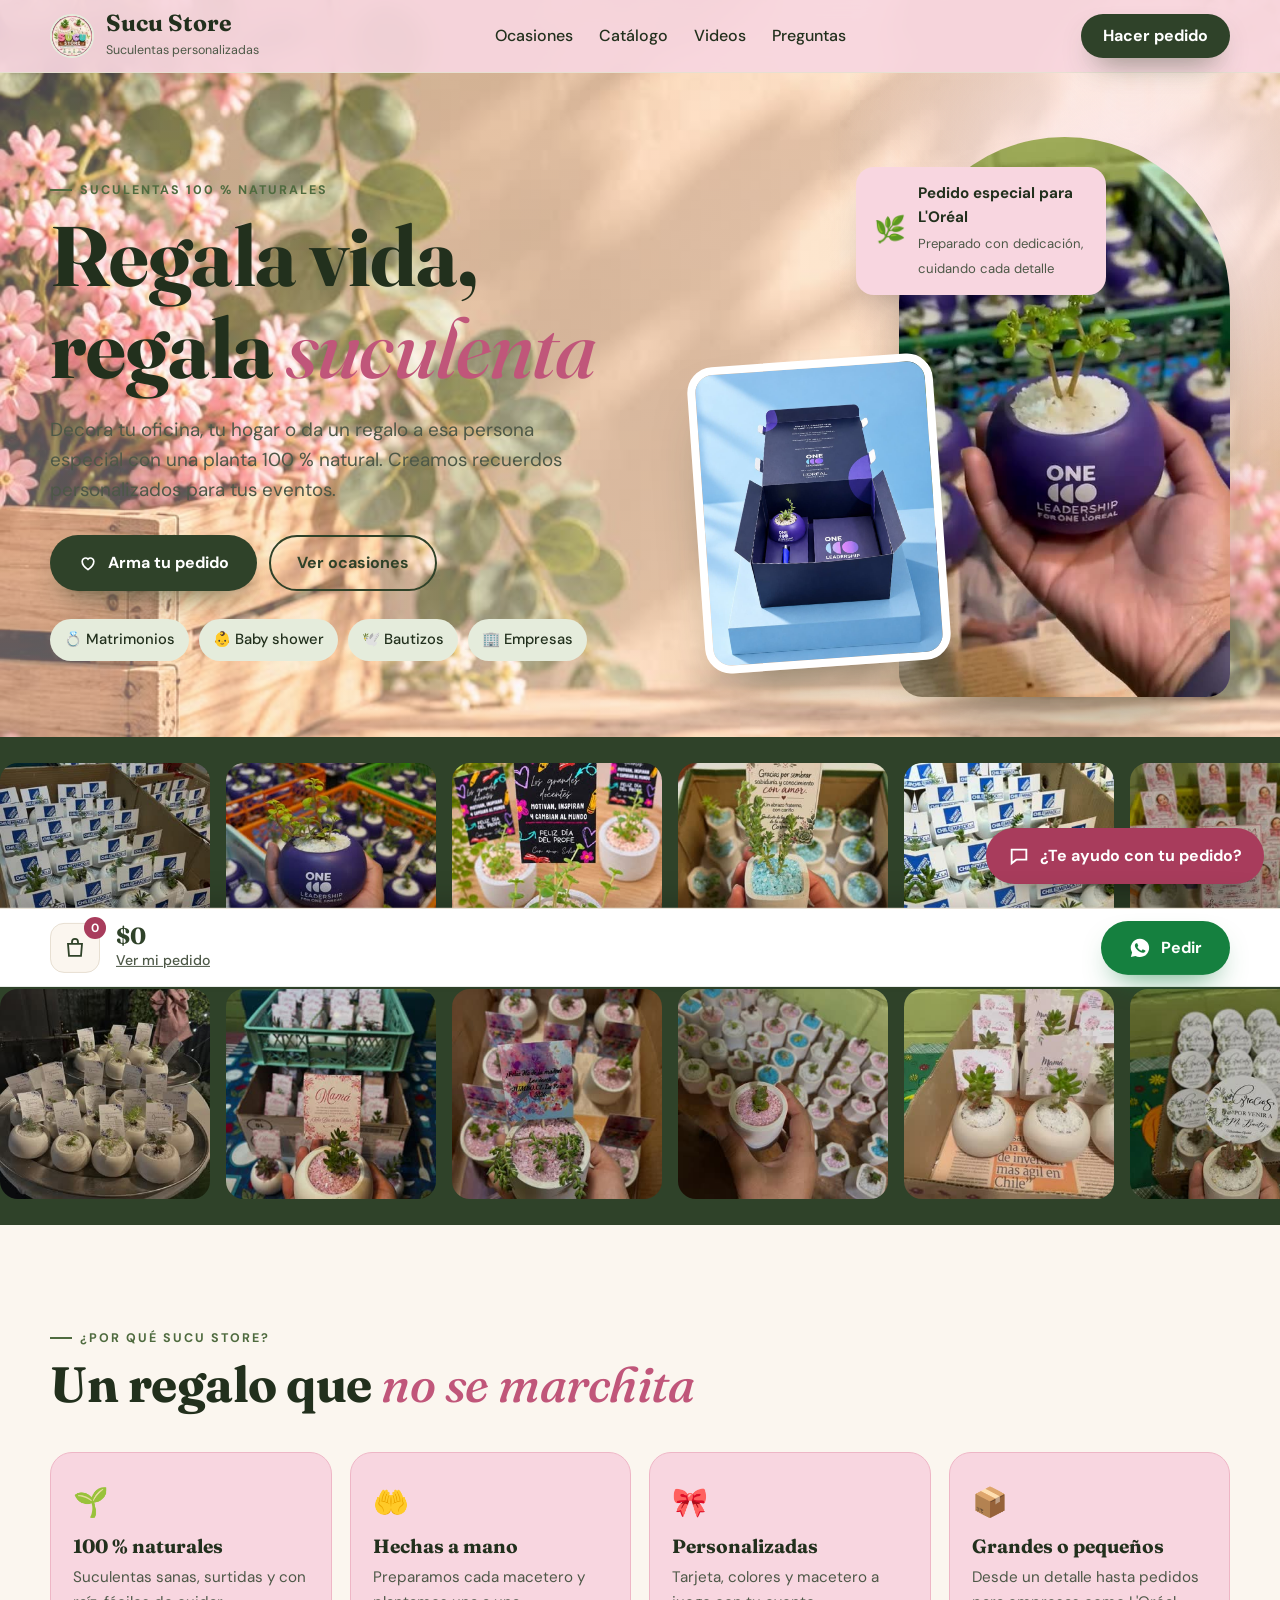
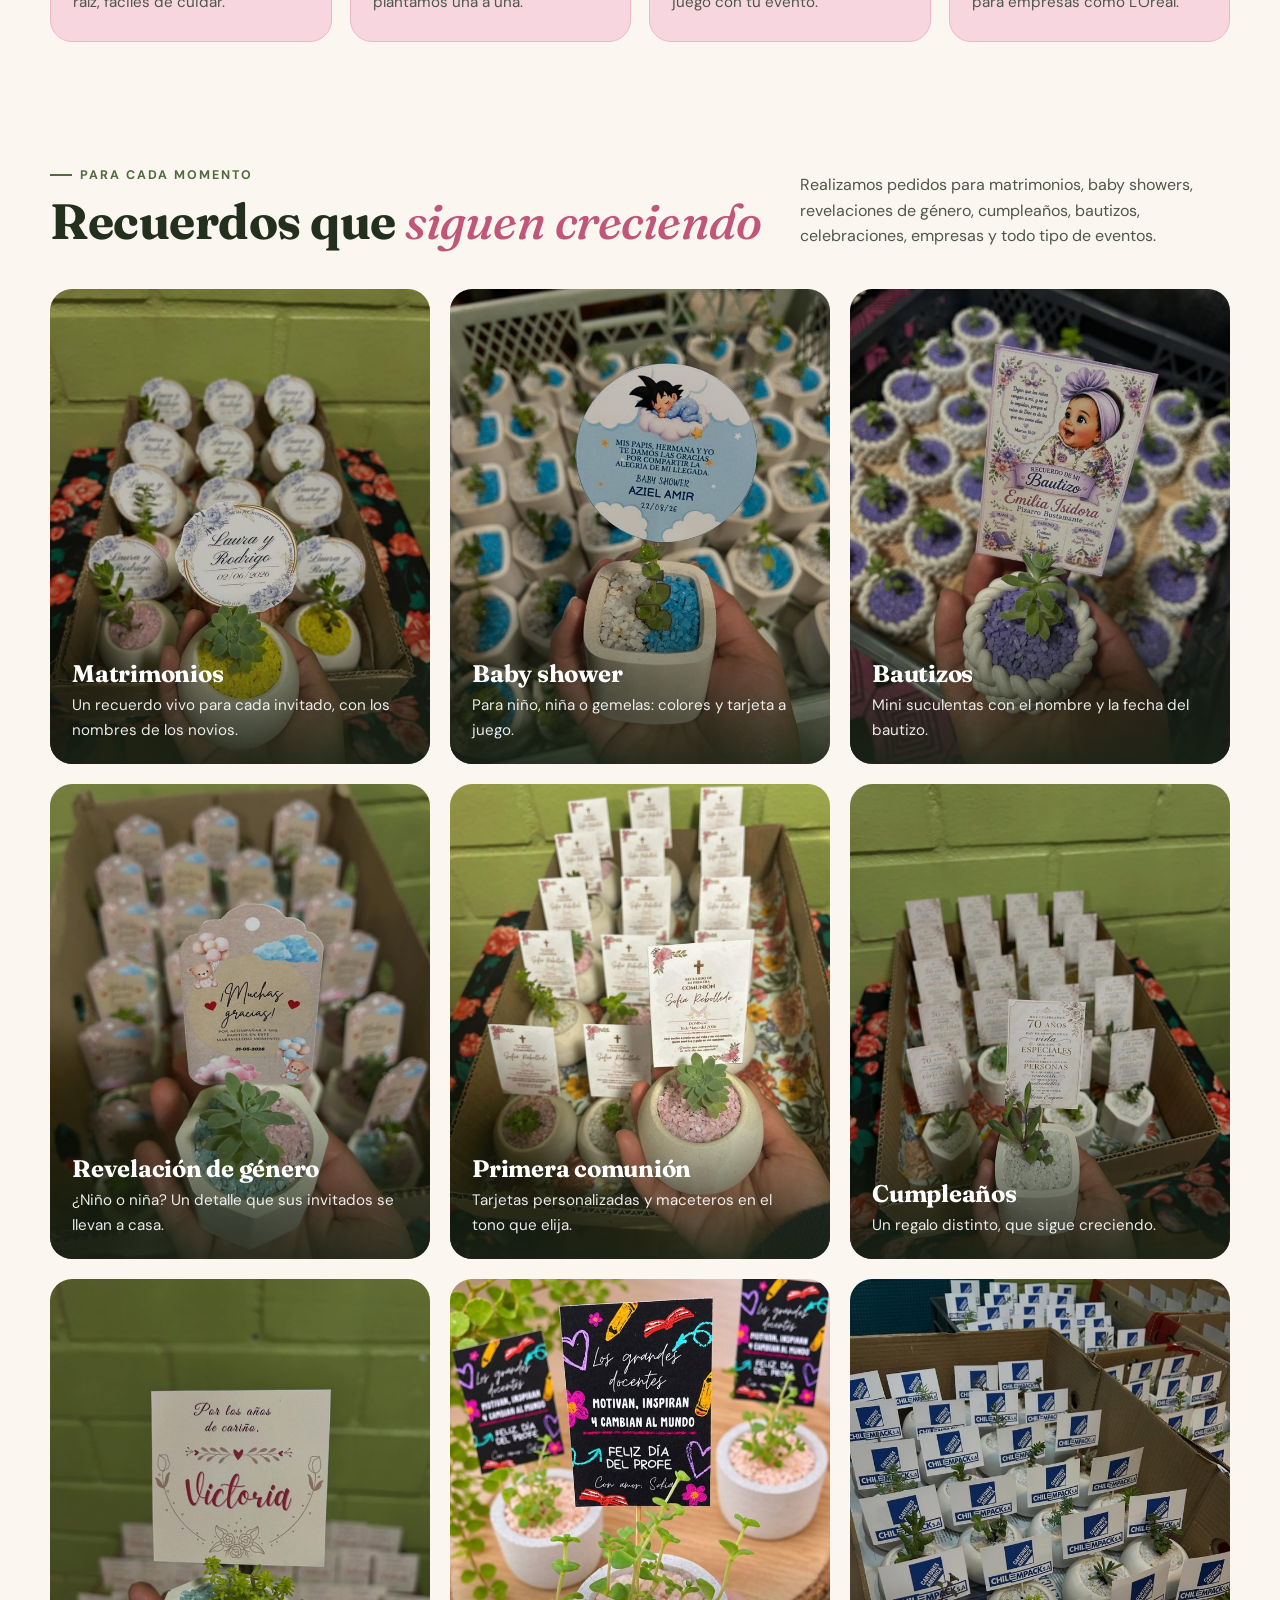
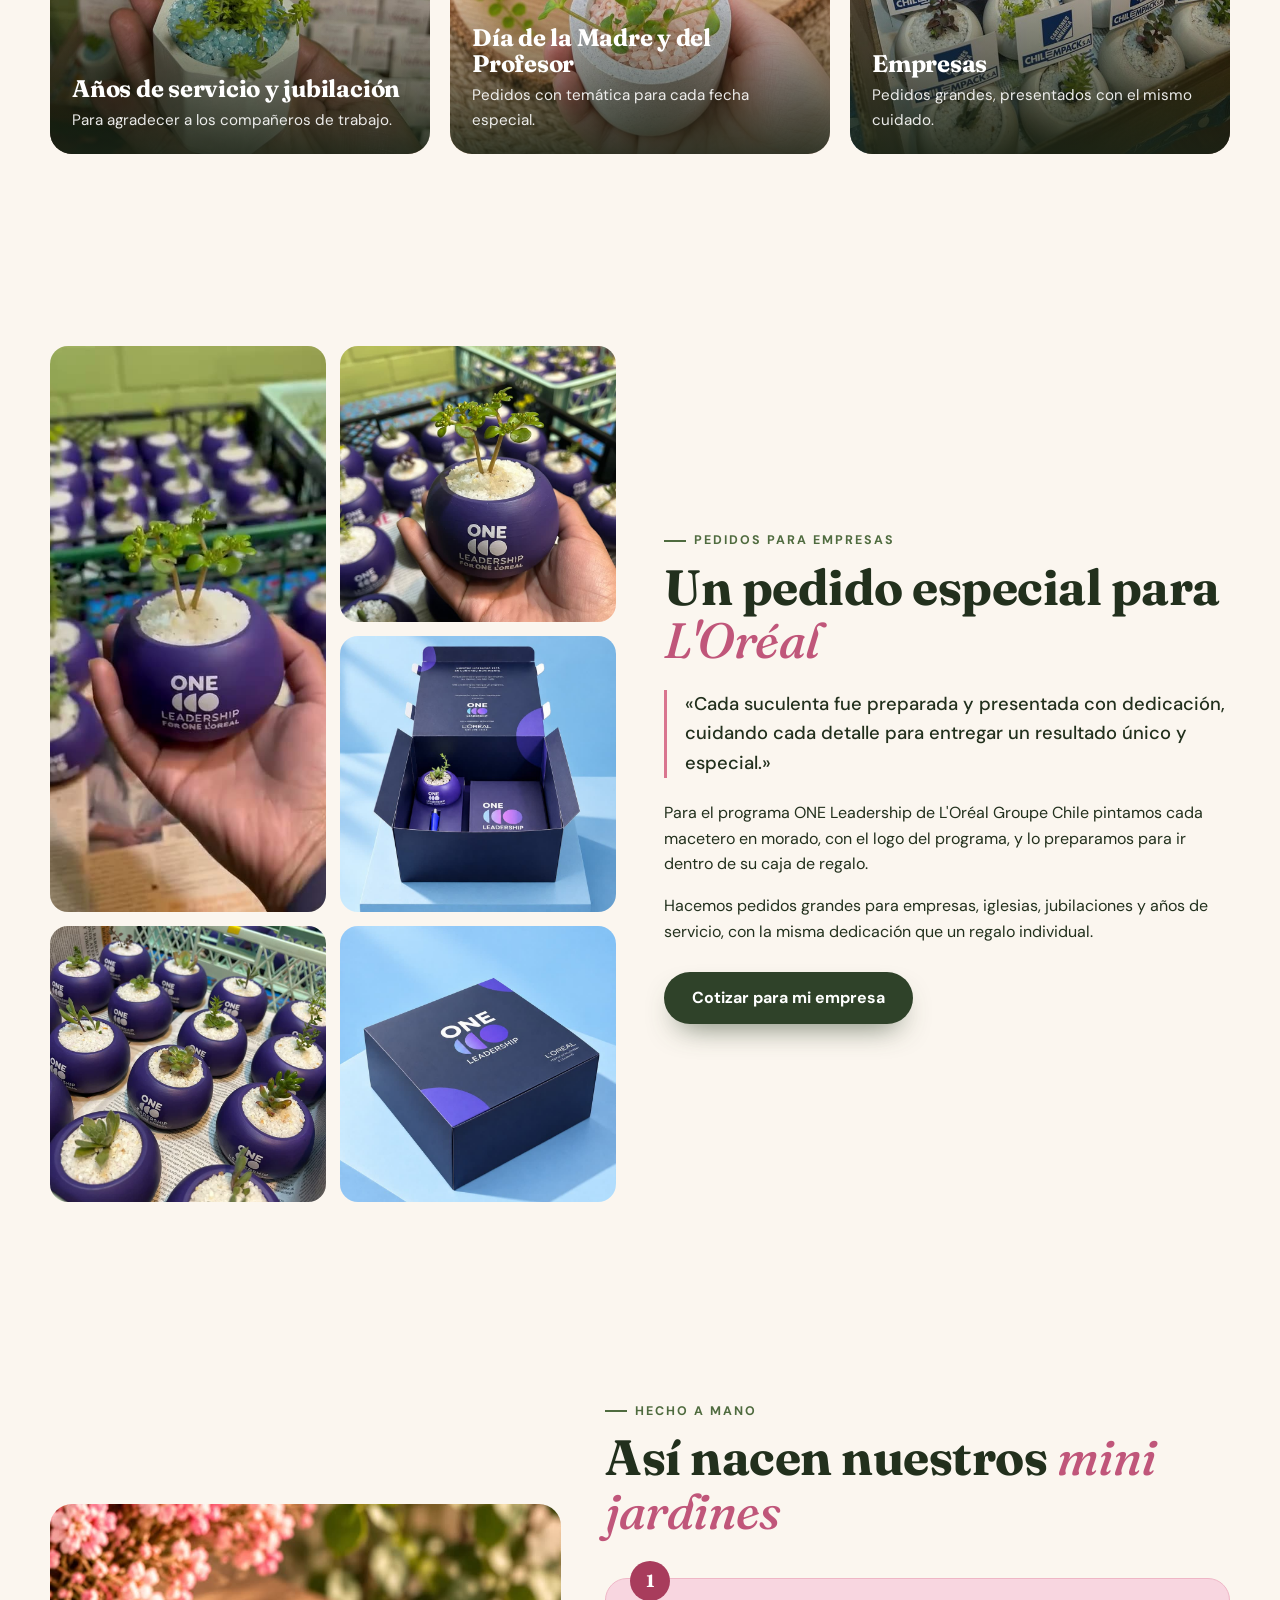
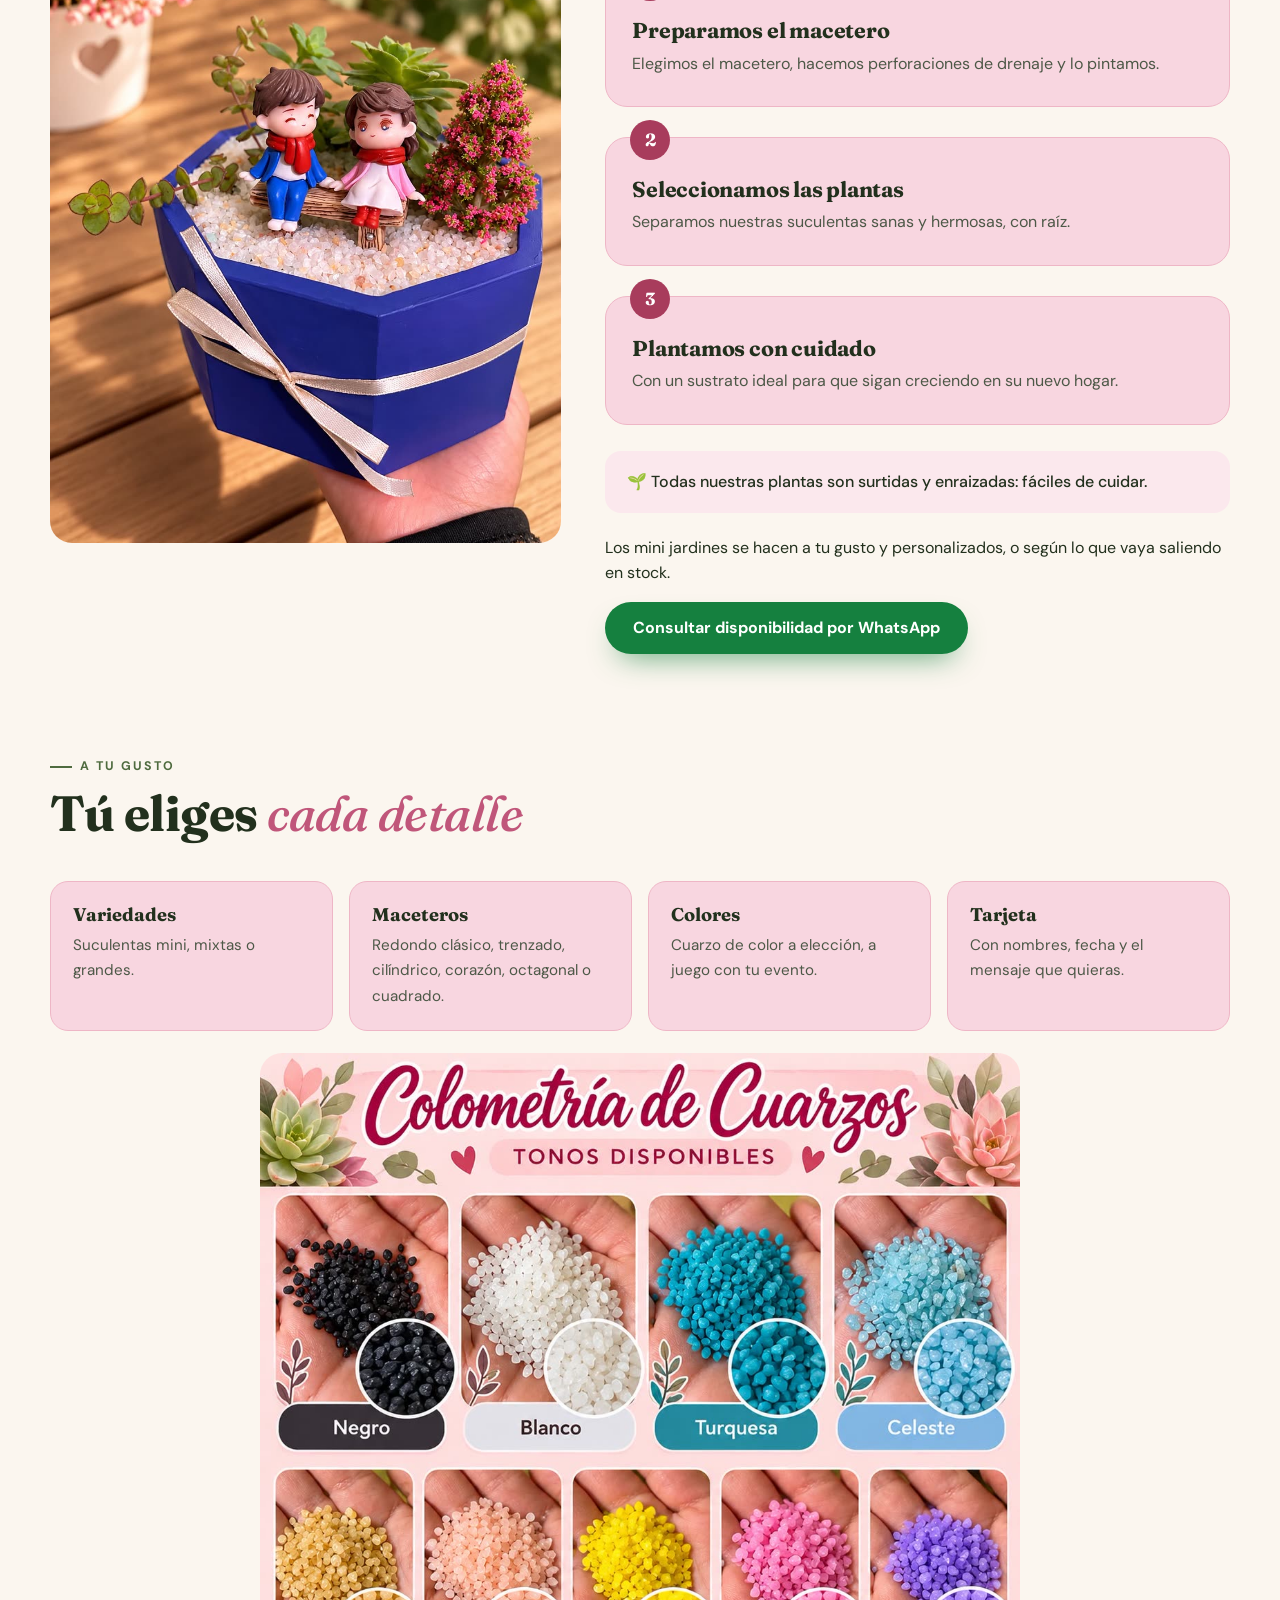
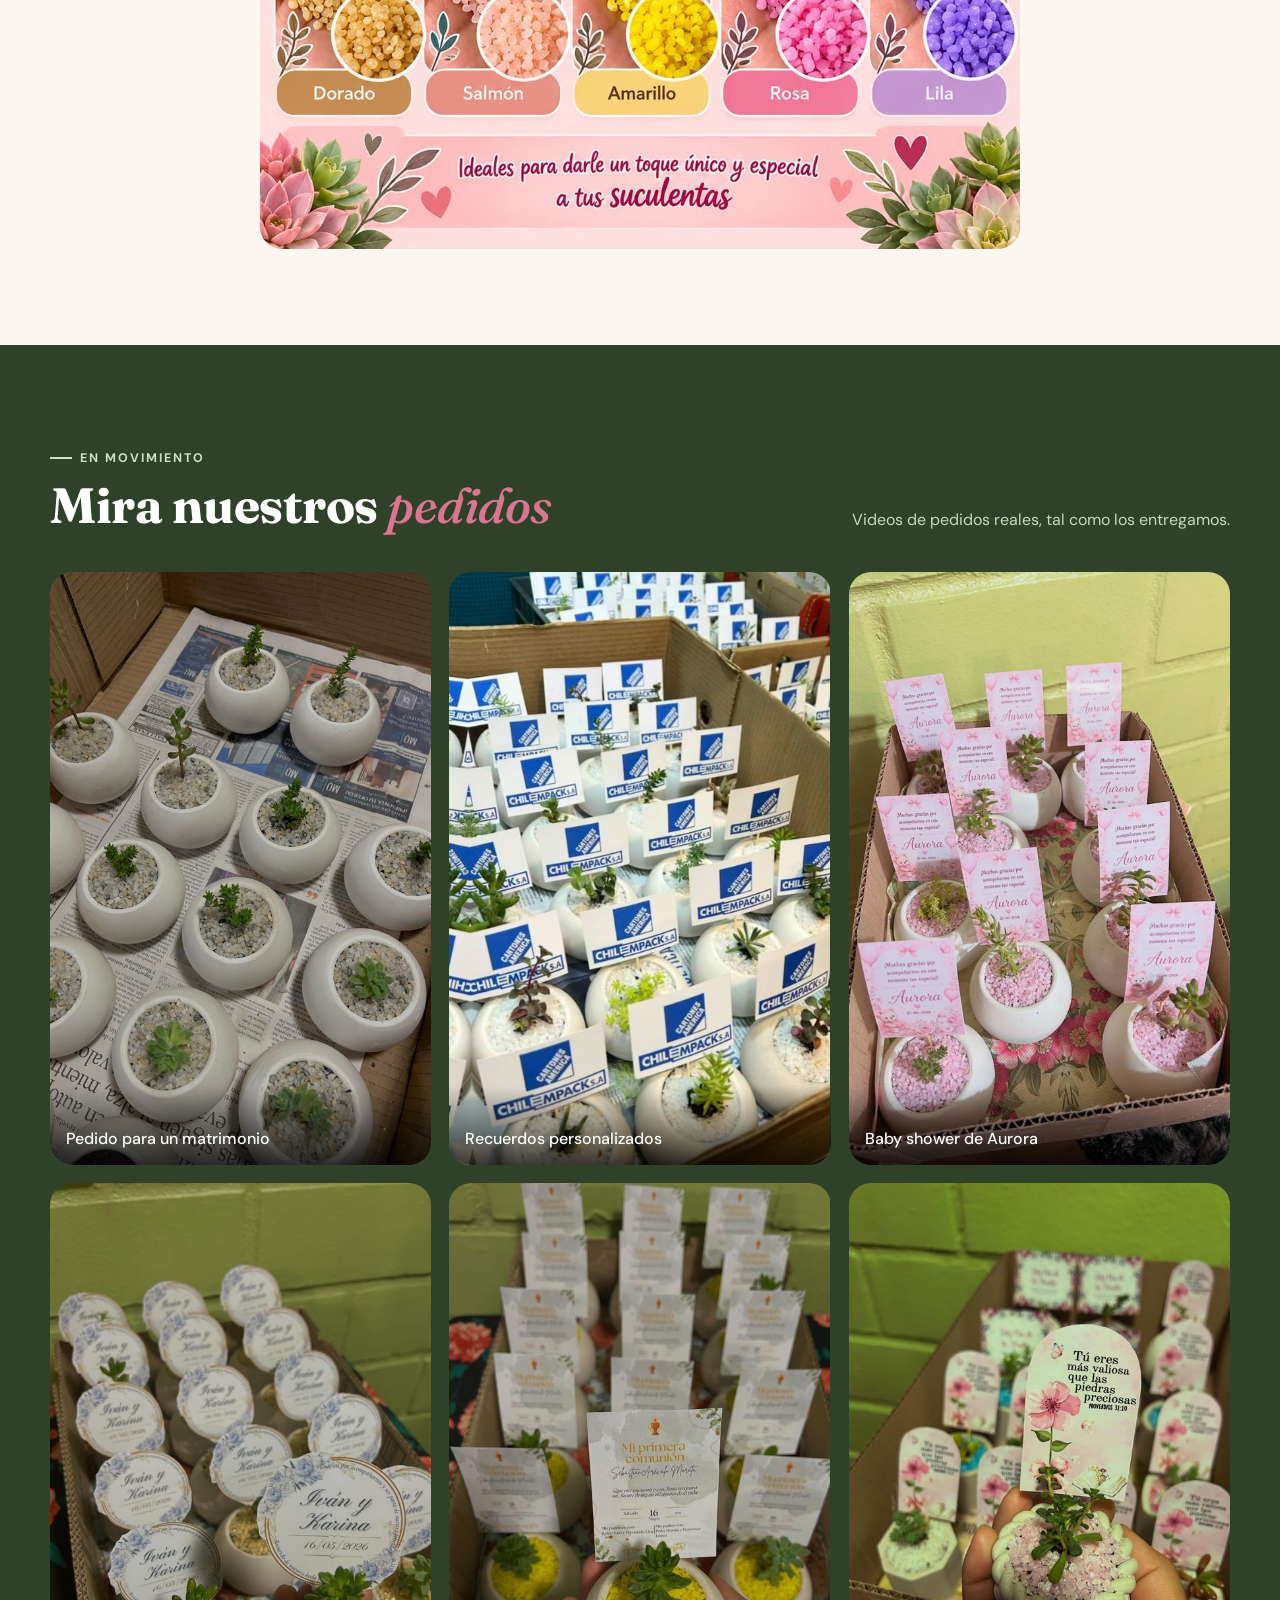
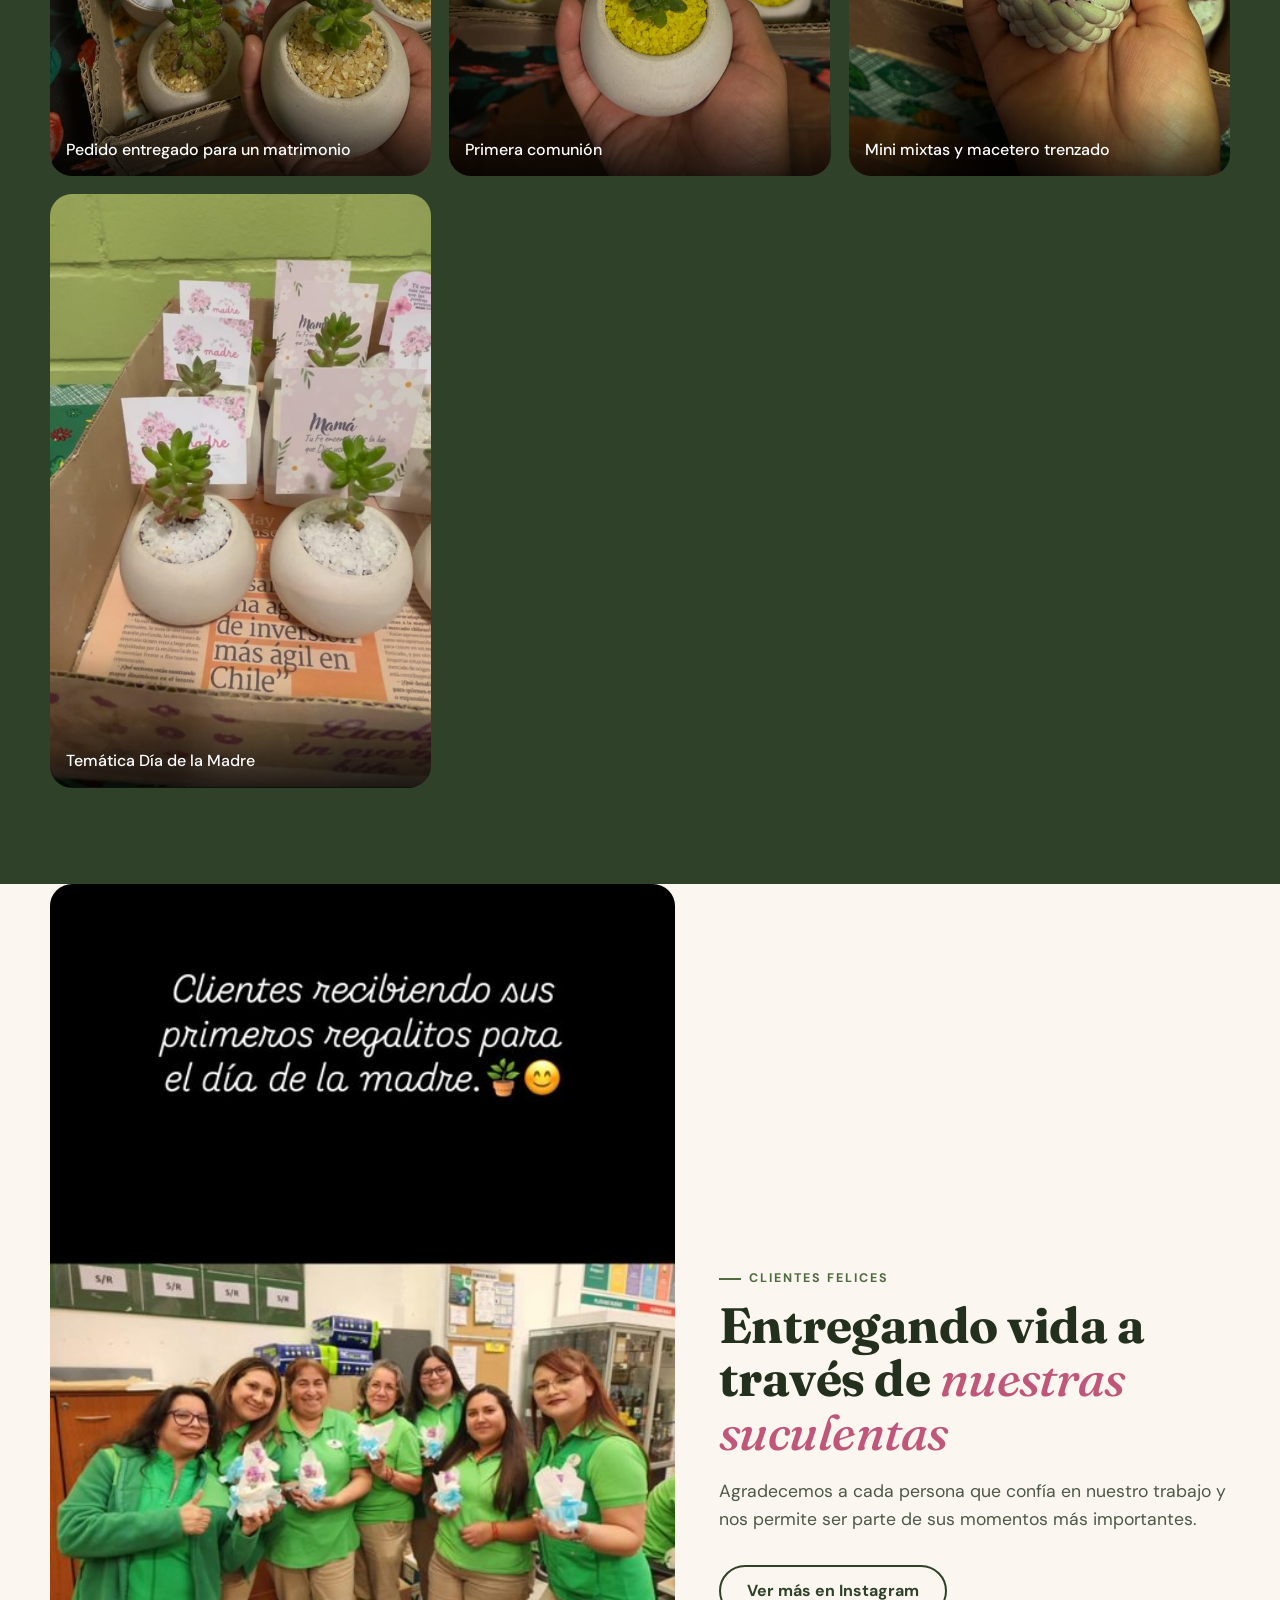
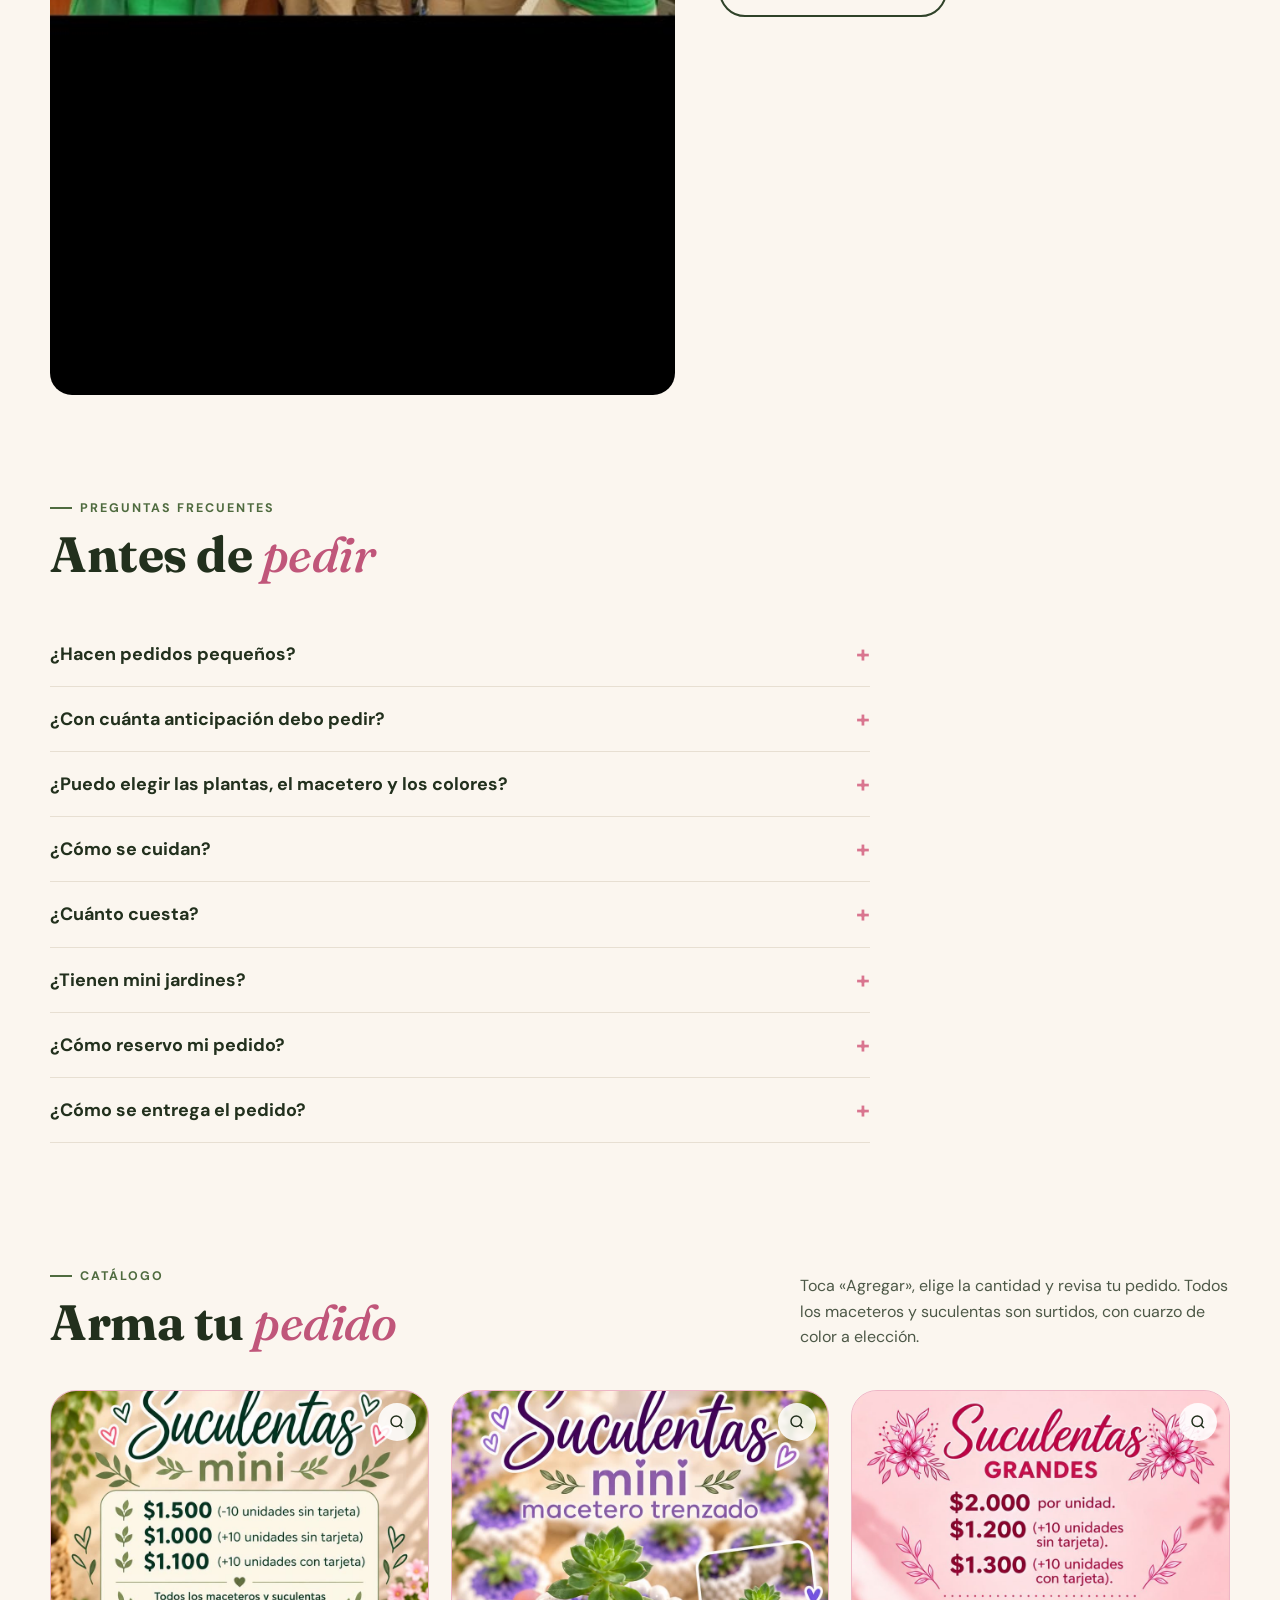
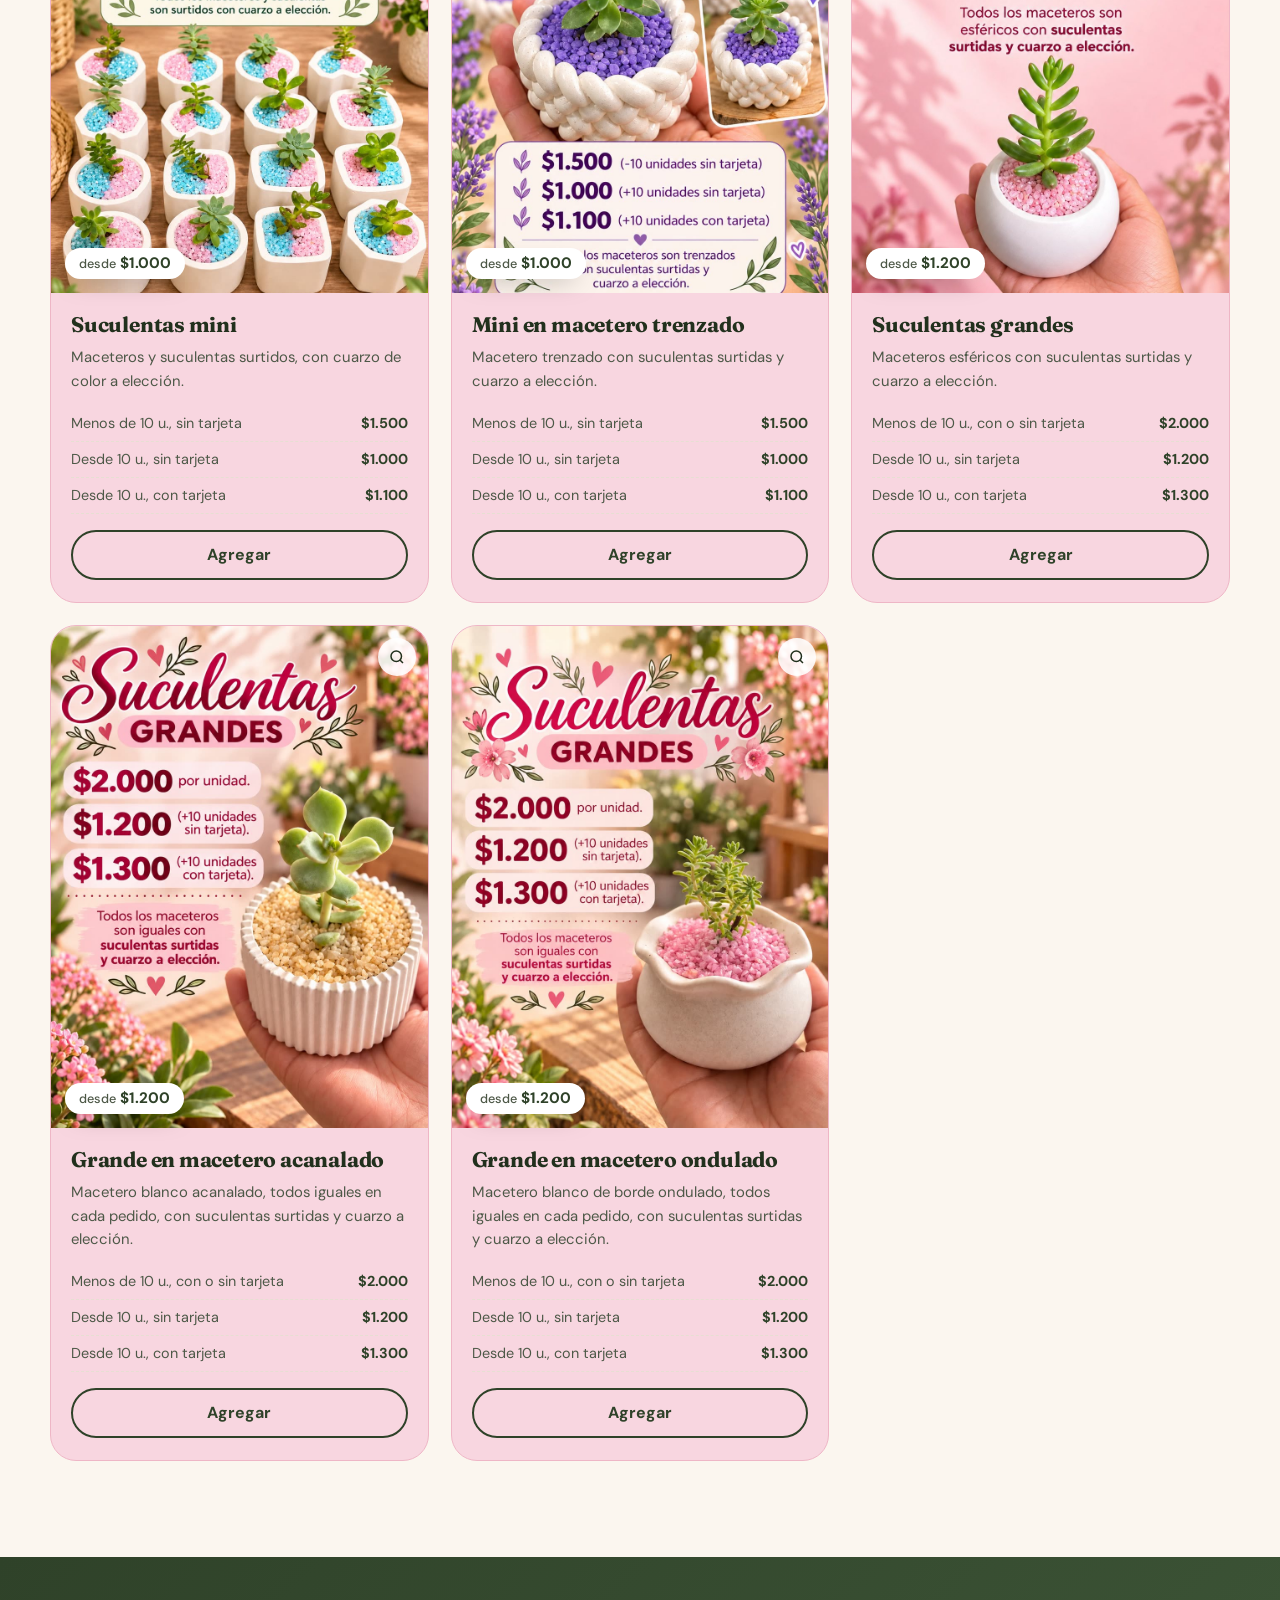
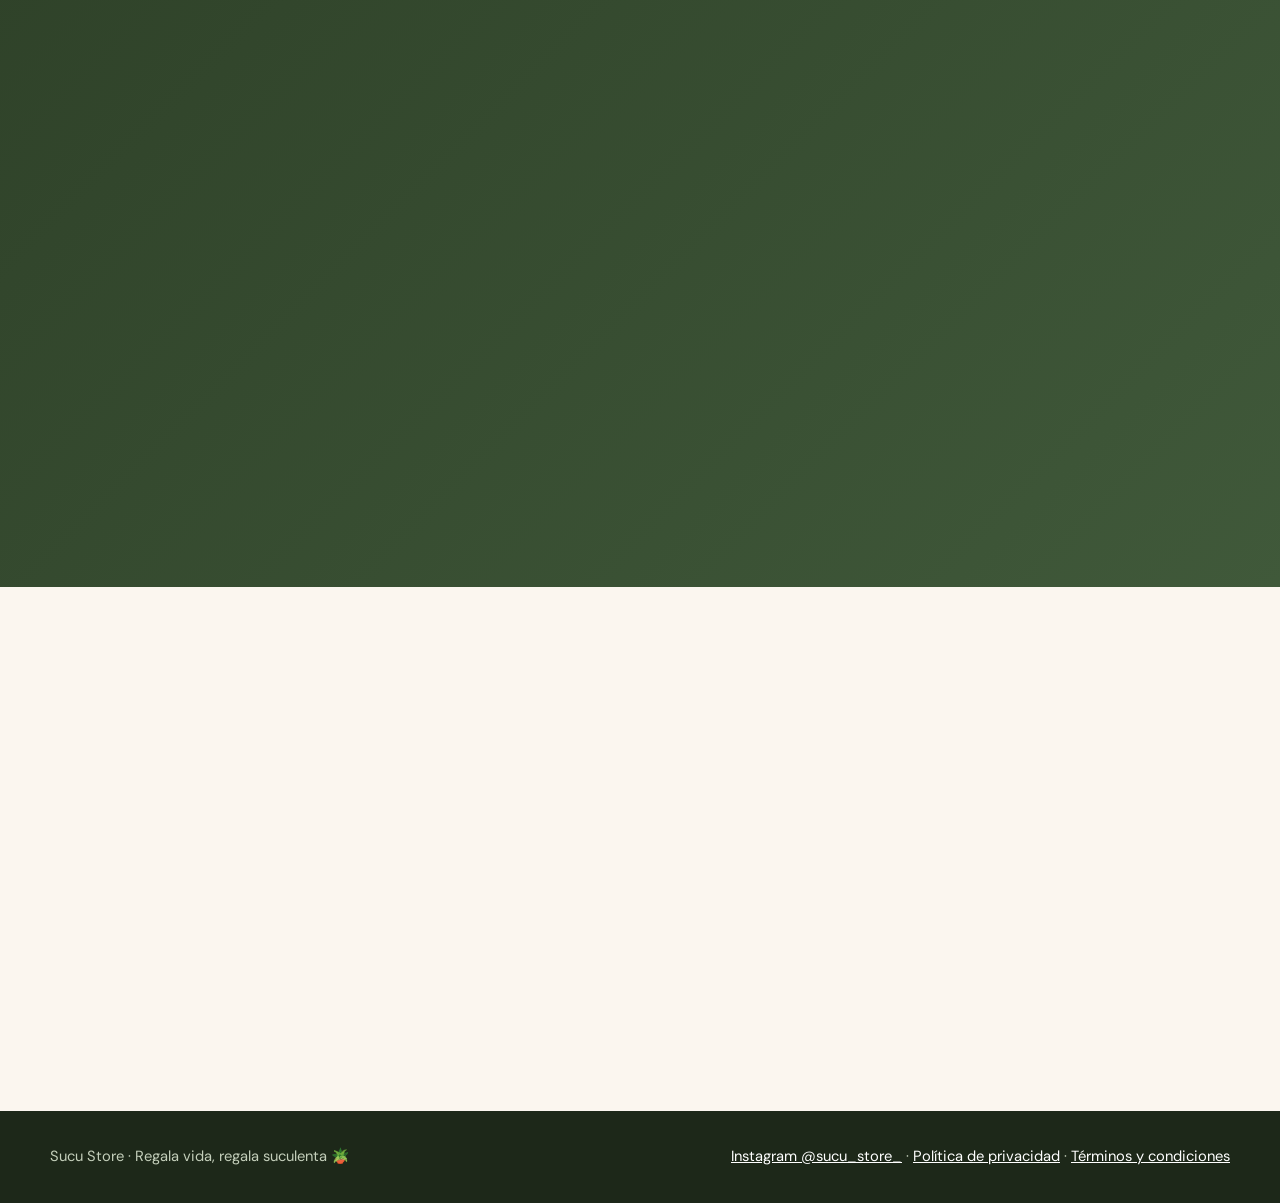
==== index.html @ db745874 "Sucu Store: bajo 10 unidades la tarjeta va incluida (mini $1.500, grandes $2.000) Co-Authored-By: Cl" ====
<!doctype html>
<html lang="es-CL">
<head>
<meta charset="utf-8">
<meta name="viewport" content="width=device-width,initial-scale=1">
<title>Sucu Store · Suculentas personalizadas para regalar y para eventos</title>
<meta name="description" content="Regala vida, regala suculenta. Recuerdos personalizados con suculentas 100 % naturales para matrimonios, baby showers, bautizos, cumpleaños y empresas.">
<meta property="og:title" content="Sucu Store · Regala vida, regala suculenta">
<meta property="og:description" content="Recuerdos personalizados con suculentas 100 % naturales para matrimonios, baby showers, bautizos, cumpleaños y empresas.">
<meta property="og:image" content="https://sucustore.cl/assets/vista-previa.jpg"><meta property="og:image:width" content="1200"><meta property="og:image:height" content="630"><meta property="og:image:alt" content="Sucu Store: suculentas personalizadas para regalar y para eventos"><meta property="og:locale" content="es_CL"><meta property="og:site_name" content="Sucu Store">
<meta property="og:url" content="https://sucustore.cl/">
<meta property="og:type" content="website">
<meta name="twitter:card" content="summary_large_image">
<meta name="theme-color" content="#2f4229">
<link rel="icon" href="favicon.ico" sizes="any"><link rel="icon" type="image/png" sizes="48x48" href="assets/favicon-48.png"><link rel="apple-touch-icon" href="assets/apple-touch-icon.png">
<link rel="canonical" href="https://sucustore.cl/">
<link rel="preconnect" href="https://fonts.googleapis.com"><link rel="preconnect" href="https://fonts.gstatic.com" crossorigin>
<link href="https://fonts.googleapis.com/css2?family=Fraunces:ital,opsz,wght@0,9..144,500;0,9..144,700;1,9..144,500&family=DM+Sans:wght@400;500;700&display=swap" rel="stylesheet">
<link rel="stylesheet" href="assets/asistente.css">
<style>
:root{--bg:#fbf6ef;--surface:#f8d6e0;--text:#22301d;--muted:#4d5847;--accent:#4f6b3f;--line:#e7dfd2;--font:"DM Sans",system-ui,sans-serif;--display:"Fraunces",Georgia,serif;
--verde:#4f6b3f;--verde-osc:#2f4229;--salvia:#e5ecdc;--rosa:#d9758f;--tarjeta:#f8d6e0;--rosa-osc:#a83c5c;--borde-rosa:#eeb6c6;--rosa-cl:#fbe8ed;--crema:#fbf6ef;--r:22px}
*{box-sizing:border-box}html{scroll-behavior:smooth}
body{margin:0;font:400 1rem/1.6 var(--font);color:var(--text);background:var(--bg)}
/* fondo de la página (foto que eligió la dueña, 26-10-2026), aclarado para que se lea el texto */
body::before{content:"";position:fixed;inset:0;z-index:-1;background:linear-gradient(rgba(251,238,242,.28),rgba(251,238,242,.42)),url(assets/fondo.jpg) center/cover no-repeat}
img,video{max-width:100%;display:block}a{color:inherit}
.wrap{width:min(1180px,100% - 36px);margin:0 auto}
h1,h2,h3{font-family:var(--display);font-weight:700;line-height:1.08;margin:0;letter-spacing:-.01em}
h2{font-size:clamp(2rem,4.4vw,3.1rem)}h2 em,h1 em{font-style:italic;font-weight:500;color:#c0567a}.videos h2 em{color:var(--rosa)}
.ojo{display:inline-flex;align-items:center;gap:8px;font:700 .78rem/1 var(--font);letter-spacing:.16em;text-transform:uppercase;color:var(--verde);margin-bottom:14px}
.ojo::before{content:"";width:22px;height:2px;background:currentColor}
.btn{display:inline-flex;align-items:center;justify-content:center;gap:10px;padding:16px 26px;border-radius:999px;font:700 1rem/1 var(--font);text-decoration:none;border:2px solid transparent;cursor:pointer;transition:transform .2s,box-shadow .2s,background .2s}
.btn:hover{transform:translateY(-2px)}
.btn-p{background:var(--verde-osc);color:#fff;box-shadow:0 14px 30px -14px rgba(47,66,41,.8)}.btn-p:hover{background:var(--verde)}
.btn-s{background:transparent;border-color:var(--verde-osc);color:var(--verde-osc)}
.btn svg{width:20px;height:20px}
/* cabecera */
.top{position:sticky;top:0;z-index:50;background:rgba(248,214,224,.92);backdrop-filter:blur(10px);border-bottom:1px solid var(--line)}
.top .wrap{display:flex;align-items:center;justify-content:space-between;height:72px;gap:16px}
.marca{display:flex;align-items:center;gap:12px;text-decoration:none}
.marca img{width:44px;height:44px;border-radius:50%;object-fit:cover;border:2px solid var(--salvia)}
.marca b{font:700 1.45rem/1 var(--display)}.marca span{display:block;font-size:.78rem;color:var(--muted);margin-top:3px}
.top nav{display:flex;gap:26px}.top nav a{text-decoration:none;font-weight:500}.top nav a:hover{color:var(--rosa)}
@media (max-width:900px){.top nav{display:none}}
/* portada */
.hero{padding:64px 0 40px;position:relative;overflow:hidden}
.hero::before{content:"";position:absolute;width:620px;height:620px;right:-160px;top:-180px;border-radius:50%;background:radial-gradient(circle,var(--rosa-cl),transparent 70%)}
.hero .wrap{display:grid;grid-template-columns:1.05fr .95fr;gap:56px;align-items:center;position:relative}
.hero h1{font-size:clamp(2.9rem,6.6vw,5.4rem)}
.hero p.lead{font-size:1.18rem;color:var(--muted);max-width:520px;margin:22px 0 30px}
.acciones{display:flex;flex-wrap:wrap;gap:12px}
.chips{display:flex;flex-wrap:wrap;gap:10px;margin-top:28px}
.chips span{padding:9px 14px;border-radius:999px;background:var(--salvia);font-weight:500;font-size:.92rem}
.collage{position:relative;height:560px}
.collage .v{position:absolute;right:0;top:0;width:62%;height:100%;border-radius:200px 200px 28px 28px;overflow:hidden;box-shadow:0 40px 70px -40px rgba(34,48,29,.7)}
.collage .v video{width:100%;height:100%;object-fit:cover}
.collage .f{position:absolute;left:0;bottom:30px;width:46%;aspect-ratio:4/5;border-radius:26px;overflow:hidden;border:8px solid #fff;box-shadow:0 30px 60px -30px rgba(34,48,29,.6);transform:rotate(-4deg)}
.collage .f img{width:100%;height:100%;object-fit:cover}
.sello{position:absolute;left:30%;top:30px;background:var(--tarjeta);border-radius:18px;padding:14px 18px;box-shadow:0 20px 40px -20px rgba(0,0,0,.35);display:flex;gap:12px;align-items:center;max-width:250px}
.sello i{font-style:normal;font-size:1.6rem}.sello b{display:block;font-size:.95rem}.sello span{font-size:.82rem;color:var(--muted)}
@media (max-width:900px){.hero .wrap{grid-template-columns:1fr}.collage{height:460px}.hero{padding-top:36px}}
/* carruseles en movimiento */
.cinta{padding:26px 0;overflow:hidden;display:grid;gap:16px;background:var(--verde-osc)}
.pista{display:flex;gap:16px;width:max-content;animation:correr 90s linear infinite}
.pista.inv{animation-direction:reverse;animation-duration:110s}
.pista img{width:210px;height:210px;object-fit:cover;border-radius:18px;flex:none}
.cinta:hover .pista{animation-play-state:paused}
@keyframes correr{to{transform:translateX(-50%)}}
@media (prefers-reduced-motion:reduce){.pista{animation:none}}
@media (max-width:600px){.pista img{width:150px;height:150px}}
section{padding:96px 0}
.cab{display:flex;justify-content:space-between;align-items:end;gap:24px;flex-wrap:wrap;margin-bottom:40px}
.cab p{max-width:430px;color:var(--muted);margin:0}
/* ocasiones */
.ocs{display:grid;grid-template-columns:repeat(3,1fr);gap:20px}
.oc{position:relative;border-radius:var(--r);overflow:hidden;aspect-ratio:4/5;background:#ddd}
.oc img{width:100%;height:100%;object-fit:cover;transition:transform .6s}
.oc:hover img{transform:scale(1.06)}
.oc div{position:absolute;inset:auto 0 0 0;padding:70px 22px 22px;background:linear-gradient(transparent,rgba(26,36,22,.88));color:#fff}
.oc h3{font-size:1.5rem}.oc p{margin:6px 0 0;font-size:.95rem;opacity:.9}
@media (max-width:900px){.ocs{grid-template-columns:repeat(2,1fr)}}@media (max-width:560px){.ocs{grid-template-columns:1fr}.oc{aspect-ratio:5/4}}
/* empresa */
.empresa{background:transparent}
.empresa .wrap{display:grid;grid-template-columns:1fr 1fr;gap:48px;align-items:center}
.emp-fotos{display:grid;grid-template-columns:1fr 1fr;gap:14px}
.emp-fotos img,.emp-fotos video{border-radius:18px;aspect-ratio:1;object-fit:cover;width:100%;height:100%;background:#000}
.emp-fotos video{grid-row:span 2;aspect-ratio:auto}
/* abono */
.abono .wrap{display:grid;grid-template-columns:1fr 1fr;gap:44px;align-items:start}
.abono .caja{background:var(--tarjeta);border:1px solid var(--borde-rosa);border-radius:var(--r);padding:26px}
.abono .caja h3{font:700 .8rem/1 var(--font);letter-spacing:.14em;text-transform:uppercase;color:var(--rosa-osc);margin-bottom:12px}
.abono ul{list-style:none;margin:0 0 18px;padding:0}
.abono li{display:flex;justify-content:space-between;gap:12px;flex-wrap:wrap;padding:10px 0;border-bottom:1px dashed var(--line)}
.abono li span{color:var(--muted)}.abono li b{overflow-wrap:anywhere}
.abono .grande{font:500 1.25rem/1.55 var(--font);margin:18px 0}.abono .grande b{color:var(--rosa-osc)}
@media (max-width:900px){.abono .wrap{grid-template-columns:1fr}}
.cuarzos{margin-top:22px;border-radius:var(--r);width:100%;max-width:760px;margin-inline:auto}
.empresa blockquote{margin:22px 0;padding-left:18px;border-left:3px solid var(--rosa);font:500 1.15rem/1.6 var(--font);color:var(--text)}
@media (max-width:900px){.empresa .wrap{grid-template-columns:1fr}}
/* proceso */
.pasos{display:grid;grid-template-columns:repeat(3,1fr);gap:22px;counter-reset:p}
.paso{background:var(--tarjeta);border:1px solid var(--borde-rosa);border-radius:var(--r);padding:30px 26px;position:relative}
.paso::before{counter-increment:p;content:counter(p);position:absolute;top:-18px;left:24px;width:40px;height:40px;border-radius:50%;background:var(--rosa-osc);color:#fff;display:grid;place-items:center;font:700 1.1rem/1 var(--display)}
.paso h3{font-size:1.35rem;margin:10px 0 8px}.paso p{margin:0;color:var(--muted)}
.proceso-g{display:grid;grid-template-columns:.9fr 1.1fr;gap:44px;align-items:center}
.proceso-g img{border-radius:var(--r);width:100%;aspect-ratio:4/5;object-fit:cover}
.pasos.v{grid-template-columns:1fr;gap:30px}
.nota{margin-top:26px;padding:18px 22px;border-radius:16px;background:var(--rosa-cl);font-weight:500}
@media (max-width:900px){.proceso-g{grid-template-columns:1fr}}
/* personaliza */
.pers{display:grid;grid-template-columns:repeat(4,1fr);gap:16px}
.pers div{background:var(--tarjeta);border:1px solid var(--borde-rosa);border-radius:18px;padding:22px}
.pers b{display:block;font:700 1.15rem/1.2 var(--display);margin-bottom:6px}.pers span{color:var(--muted);font-size:.95rem}
@media (max-width:900px){.pers{grid-template-columns:1fr 1fr}}
/* videos */
.videos{background:var(--verde-osc);color:#fff}.videos .ojo{color:#cfe0bf}.videos .cab p{color:#cad6c0}
.vids{display:grid;grid-template-columns:repeat(3,1fr);gap:18px}
.vid{margin:0;border-radius:22px;overflow:hidden;position:relative;background:#000;aspect-ratio:9/14}
.vid video{width:100%;height:100%;object-fit:cover}
.vid figcaption{position:absolute;left:0;right:0;bottom:0;padding:40px 16px 14px;background:linear-gradient(transparent,rgba(0,0,0,.75));font-weight:500}
@media (max-width:900px){.vids{grid-template-columns:repeat(2,1fr)}}
/* catálogo y «Tu pedido» */
.catalogo{padding-top:20px}
.prods{display:grid;grid-template-columns:repeat(3,1fr);gap:22px}
.prod{background:var(--tarjeta);border:1px solid var(--borde-rosa);border-radius:26px;overflow:hidden;display:flex;flex-direction:column;transition:transform .25s,box-shadow .25s}
.prod:hover{transform:translateY(-4px);box-shadow:0 26px 50px -30px rgba(34,48,29,.55)}
.prod .foto{position:relative;background:var(--salvia)}
.prod .foto img{width:100%;aspect-ratio:3/4;}.prod .foto img.ancha{aspect-ratio:4/3}.prod .foto img{object-fit:cover;display:block;cursor:zoom-in}
.prod .desde{position:absolute;left:14px;bottom:14px;background:#fff;color:var(--verde-osc);border-radius:999px;padding:8px 14px;font:700 .95rem/1 var(--font);box-shadow:0 10px 24px -12px rgba(0,0,0,.5)}
.prod .desde small{font-weight:500;color:var(--muted);margin-right:4px}
.prod .lupa{position:absolute;right:12px;top:12px;width:38px;height:38px;border-radius:50%;background:rgba(255,255,255,.88);display:grid;place-items:center;pointer-events:none}
.prod .lupa svg{width:18px;height:18px}
.prod .info{padding:20px 20px 22px;display:flex;flex-direction:column;gap:10px;flex:1}
.prod h3{font-size:1.32rem}.prod p{margin:0;color:var(--muted);font-size:.93rem}
.prod .tabla{list-style:none;margin:2px 0 6px;padding:0;font-size:.9rem}
.prod .tabla li{display:flex;justify-content:space-between;gap:10px;padding:6px 0;border-bottom:1px dashed var(--line)}
.prod .tabla li span{color:var(--muted)}.prod .tabla li b{color:var(--verde-osc);white-space:nowrap}
.prod .accion{margin-top:auto}
.agregar{width:100%;height:50px;border-radius:999px;border:2px solid var(--verde-osc);background:transparent;color:var(--verde-osc);font:700 1rem/1 var(--font);cursor:pointer;transition:background .2s,color .2s}
.agregar:hover{background:var(--verde-osc);color:#fff}
.paso-c{display:flex;align-items:center;justify-content:space-between;height:50px;border-radius:999px;background:var(--verde-osc);color:#fff;padding:0 6px}
.paso-c button{width:38px;height:38px;border-radius:50%;border:0;background:rgba(255,255,255,.14);color:#fff;font:600 1.3rem/1 var(--font);cursor:pointer}
.paso-c button:hover{background:rgba(255,255,255,.26)}
.paso-c input{width:70px;min-width:0;text-align:center;border:0;background:transparent;color:inherit;font:700 1.15rem/1 var(--font)}
.paso-c input::-webkit-inner-spin-button{display:none}
.prod .foto + .foto{border-top:6px solid var(--tarjeta)}
.prod .minis{position:absolute;right:12px;bottom:12px;display:flex;gap:6px}
.prod .minis button{width:42px;height:52px;padding:0;border-radius:8px;overflow:hidden;border:2px solid #fff;cursor:pointer;opacity:.75;background:#fff}
.prod .minis button.si{opacity:1;border-color:var(--rosa)}
.prod .minis img{width:100%;height:100%;object-fit:cover;aspect-ratio:auto;cursor:pointer}
.prod a.consultar{display:flex;align-items:center;justify-content:center;text-decoration:none;text-align:center}
.prod .nota-min{font-size:.8rem;color:var(--muted);text-align:center;margin-top:8px}
/* cómo pedir */
.como{display:grid;grid-template-columns:repeat(3,1fr);gap:20px;margin-top:6px}
.como div{background:rgba(255,255,255,.08);border:1px solid rgba(255,255,255,.16);border-radius:22px;padding:26px}
.como i{font-style:normal;display:grid;place-items:center;width:46px;height:46px;border-radius:50%;background:#f6b8c7;color:var(--verde-osc);font:700 1.2rem/1 var(--display);margin-bottom:14px}
.como b{display:block;font:700 1.25rem/1.2 var(--display);margin-bottom:6px}.como span{color:#d9e4cf}
.pedido .wrap{max-width:1100px}.pedido .cab p{color:#d9e4cf}
.pedido .btn-wa{margin-top:28px}
@media (max-width:800px){.como{grid-template-columns:1fr}}
.btn-wa{background:#15803f;color:#fff;box-shadow:0 14px 30px -14px rgba(21,128,63,.8)}.btn-wa:hover{background:#116a34}.btn-wa svg{width:22px;height:22px}
/* barra inferior */
.barra-carro{position:fixed;left:0;right:0;bottom:0;z-index:70;background:#fff;border-top:1px solid var(--line);box-shadow:0 -16px 40px -24px rgba(0,0,0,.45);transform:translateY(110%);transition:transform .35s}
.barra-carro.si{transform:none}
.barra-carro .wrap{display:flex;align-items:center;gap:16px;padding-top:12px;padding-bottom:12px}
.bolsa{position:relative;width:50px;height:50px;border-radius:14px;border:1px solid var(--line);display:grid;place-items:center;color:var(--verde-osc);background:var(--bg);cursor:pointer}
.bolsa svg{width:24px;height:24px}.bolsa em{position:absolute;top:-7px;right:-7px;min-width:22px;height:22px;padding:0 6px;border-radius:999px;background:var(--rosa-osc);color:#fff;font:700 .75rem/22px var(--font);font-style:normal;text-align:center}
.barra-carro .tot b{display:block;font:700 1.45rem/1 var(--display);color:var(--verde-osc)}
.barra-carro .tot button{border:0;background:none;padding:0;margin-top:4px;color:var(--muted);text-decoration:underline;font:500 .88rem/1 var(--font);cursor:pointer}
.barra-carro .btn-wa{margin-left:auto;padding:14px 26px}
body.con-carro .fab{display:none}body.con-carro #quien-hizo-btn{bottom:92px}body.con-carro footer{padding-bottom:110px}
@media (max-width:700px){body.con-carro #quien-hizo-btn{display:none}}
/* ventana «Tu pedido» */
.mp{position:fixed;inset:0;z-index:100;background:rgba(20,28,17,.55);backdrop-filter:blur(3px);display:none;align-items:center;justify-content:center;padding:16px}
.mp.si{display:flex}
.mp-caja{width:min(560px,100%);max-height:92vh;overflow:auto;background:var(--bg);border-radius:26px;box-shadow:0 40px 90px -30px rgba(0,0,0,.7);animation:sube .3s ease}
@keyframes sube{from{transform:translateY(24px);opacity:0}}
.mp-cab{position:sticky;top:0;z-index:1;display:flex;align-items:center;gap:12px;padding:18px 22px;background:var(--bg);border-bottom:1px solid var(--line)}
.mp-cab img{width:42px;height:42px;border-radius:50%;object-fit:cover}
.mp-cab h3{font-size:1.5rem;flex:1}
.mp-cab button{width:40px;height:40px;border-radius:50%;border:1px solid var(--line);background:#fff;font-size:1.2rem;cursor:pointer;color:var(--text)}
.mp-cuerpo{padding:8px 22px 24px}
.mp-item{display:grid;grid-template-columns:58px 1fr auto;gap:14px;align-items:center;padding:16px 0;border-bottom:1px dashed var(--line)}
.mp-item img{width:58px;height:58px;border-radius:14px;object-fit:cover}
.mp-item b{display:block;font-size:.98rem}.mp-item small{color:var(--muted)}
.mp-item .der{display:grid;justify-items:end;gap:6px}
.mp-item .der strong{font:700 1.05rem/1 var(--display);color:var(--verde-osc)}
.mp-item .paso-c{height:38px;padding:0 4px}.mp-item .paso-c button{width:30px;height:30px;font-size:1.1rem}.mp-item .paso-c input{width:46px;font-size:1rem}
.mp-vaciar{display:block;margin:14px auto 4px;border:0;background:none;color:var(--muted);text-decoration:underline;cursor:pointer;font:500 .9rem/1 var(--font)}
.mp-vacio{text-align:center;padding:30px 10px;color:var(--muted)}.mp-vacio i{display:block;font-size:2.4rem;font-style:normal;margin-bottom:8px}
.mp h4{font:700 1.08rem/1.2 var(--display);margin:22px 0 10px}
.chips-op{display:flex;flex-wrap:wrap;gap:8px}
.chips-op button{border:1px solid var(--line);background:#fff;border-radius:999px;padding:9px 14px;font:500 .9rem/1 var(--font);cursor:pointer;color:var(--text)}
.chips-op button.si{background:var(--verde-osc);border-color:var(--verde-osc);color:#fff}
.interruptor{display:flex;align-items:center;justify-content:space-between;gap:14px;margin-top:18px;padding:16px 18px;border-radius:18px;background:var(--rosa-cl);cursor:pointer}
.interruptor b{display:block}.interruptor small{color:var(--muted)}
.interruptor input{appearance:none;width:50px;height:30px;border-radius:999px;background:#d9cfc3;position:relative;cursor:pointer;flex:none;transition:background .2s}
.interruptor input::after{content:"";position:absolute;top:3px;left:3px;width:24px;height:24px;border-radius:50%;background:#fff;transition:transform .2s}
.interruptor input:checked{background:var(--verde)}.interruptor input:checked::after{transform:translateX(20px)}
.mp-total{display:flex;justify-content:space-between;align-items:center;gap:12px;margin-top:20px;padding:18px 20px;border-radius:18px;border:2px solid var(--verde-osc)}
.mp-total span{font-weight:700}.mp-total b{font:700 1.8rem/1 var(--display);color:var(--verde-osc);text-align:right}
.mp-total b small{display:block;font:600 .8rem/1.4 var(--font);color:var(--muted)}
.mp-aviso{font-size:.86rem;color:var(--muted);margin:12px 0 0}
.mp .btn-wa{width:100%;margin-top:18px;padding:18px;font-size:1.08rem}
@media (max-width:600px){.mp{align-items:flex-end;padding:0}.mp-caja{border-radius:26px 26px 0 0;max-height:94vh}.barra-carro .btn-wa{padding:13px 18px}.barra-carro .tot b{font-size:1.25rem}}
@media (max-width:1000px){.prods{grid-template-columns:repeat(2,1fr)}}@media (max-width:540px){.prods{grid-template-columns:1fr}}
/* clientes */
.felices .wrap{display:grid;grid-template-columns:1.1fr .9fr;gap:44px;align-items:center}
.felices img{border-radius:var(--r);width:100%}
@media (max-width:900px){.felices .wrap{grid-template-columns:1fr}}
/* preguntas */
.faq{max-width:820px}
.faq details{border-bottom:1px solid var(--line);padding:20px 0}
.faq summary{cursor:pointer;list-style:none;display:flex;justify-content:space-between;gap:16px;font:700 1.12rem/1.35 var(--font)}
.faq summary::-webkit-details-marker{display:none}.faq summary::after{content:"+";font-size:1.5rem;color:var(--rosa);line-height:1}.faq details[open] summary::after{content:"–"}
.faq p{color:var(--muted);margin:10px 0 0}
/* pedido */
.pedido{background:linear-gradient(135deg,var(--verde-osc),#40593a);color:#fff}
.pedido .wrap{display:block}
.pedido h2 em{color:#f6b8c7}.pedido .ojo{color:#cfe0bf}.pedido p{color:#d9e4cf}
form.f{background:#fff;color:var(--text);border-radius:26px;padding:30px;display:grid;grid-template-columns:1fr 1fr;gap:14px;box-shadow:0 40px 80px -40px rgba(0,0,0,.6)}
form.f label{display:grid;gap:6px;font-weight:700;font-size:.9rem}
form.f .ancho{grid-column:1/-1}
form.f input,form.f select,form.f textarea{font:inherit;padding:13px 14px;border:1px solid var(--line);border-radius:12px;background:var(--bg);color:var(--text)}
form.f textarea{min-height:90px;resize:vertical}
form.f small{grid-column:1/-1;color:var(--muted)}
@media (max-width:900px){.pedido .wrap{grid-template-columns:1fr}form.f{grid-template-columns:1fr}}
footer{background:#1d2819;color:#c4cfbb;padding:34px 0;font-size:.92rem}
footer .wrap{display:flex;justify-content:space-between;gap:16px;flex-wrap:wrap}footer a{color:#fff}
/* botón del asistente */
.fab{position:fixed;right:16px;bottom:16px;z-index:60;display:inline-flex;align-items:center;gap:10px;min-height:56px;padding:0 22px;border-radius:999px;background:var(--rosa-osc);color:#fff;text-decoration:none;font-weight:700;box-shadow:0 16px 30px -12px rgba(0,0,0,.55)}
.fab svg{width:22px;height:22px;fill:none;stroke:currentColor;stroke-width:2}
.aparece{opacity:0;transform:translateY(26px);transition:opacity .8s,transform .8s}.aparece.si{opacity:1;transform:none}
@media (prefers-reduced-motion:reduce){.aparece{opacity:1;transform:none}}
.porque{padding-bottom:20px}
.motivos{display:grid;grid-template-columns:repeat(4,1fr);gap:18px}
.motivos div{background:var(--tarjeta);border:1px solid var(--borde-rosa);border-radius:var(--r);padding:26px 22px}
.motivos i{font-style:normal;font-size:1.8rem;display:block;margin-bottom:10px}.motivos b{display:block;font:700 1.2rem/1.2 var(--display);margin-bottom:6px}.motivos span{color:var(--muted);font-size:.95rem}
@media (max-width:900px){.motivos{grid-template-columns:1fr 1fr}}@media (max-width:480px){.motivos{grid-template-columns:1fr}}
form.f label.acepto{display:flex;flex-direction:row;align-items:flex-start;gap:10px;font-weight:500}
form.f label.acepto input{width:20px;height:20px;margin:2px 0 0;padding:0;flex:none;accent-color:var(--verde)}
form.f label.acepto a{color:var(--verde)}
.precios{padding-top:20px}
.tarifas{display:grid;grid-template-columns:1fr 1fr;gap:22px}
.tarifas article{display:grid;grid-template-columns:200px 1fr;background:var(--surface);border:1px solid var(--line);border-radius:var(--r);overflow:hidden}
.tarifas img{width:100%;height:100%;object-fit:cover}
.tarifas article>div{padding:24px}.tarifas h3{font-size:1.5rem;margin-bottom:12px}
.tarifas ul{list-style:none;margin:0;padding:0}.tarifas li{display:flex;justify-content:space-between;gap:12px;padding:9px 0;border-bottom:1px dashed var(--line)}
.tarifas li b{font:700 1.25rem/1 var(--display);color:var(--verde-osc);white-space:nowrap}.tarifas li span{color:var(--muted)}
.tarifas p{margin:12px 0 0;font-size:.92rem;color:var(--muted)}
@media (max-width:900px){.tarifas{grid-template-columns:1fr}}@media (max-width:520px){.tarifas article{grid-template-columns:1fr}.tarifas img{aspect-ratio:16/9}}
</style>
</head>
<body>
<header class="top"><div class="wrap">
  <a class="marca" href="#inicio"><img src="assets/logo.jpg" alt="Logo de Sucu Store"><div><b>Sucu Store</b><span>Suculentas personalizadas</span></div></a>
  <nav><a href="#ocasiones">Ocasiones</a><a href="#catalogo">Catálogo</a><a href="#videos">Videos</a><a href="#preguntas">Preguntas</a></nav>
  <a class="btn btn-p" href="#catalogo" style="padding:12px 20px">Hacer pedido</a>
</div></header>

<section class="hero" id="inicio"><div class="wrap">
  <div>
    <span class="ojo">Suculentas 100 % naturales</span>
    <h1>Regala vida, regala <em>suculenta</em></h1>
    <p class="lead">Decora tu oficina, tu hogar o da un regalo a esa persona especial con una planta 100 % natural. Creamos recuerdos personalizados para tus eventos.</p>
    <div class="acciones">
      <a class="btn btn-p" href="#catalogo"><svg viewBox="0 0 24 24" fill="none" stroke="currentColor" stroke-width="2"><path d="M12 20s-7-4.4-7-10a4 4 0 0 1 7-2.6A4 4 0 0 1 19 10c0 5.6-7 10-7 10Z"/></svg>Arma tu pedido</a>
      <a class="btn btn-s" href="#ocasiones">Ver ocasiones</a>
    </div>
    <div class="chips"><span>💍 Matrimonios</span><span>👶 Baby shower</span><span>🕊️ Bautizos</span><span>🏢 Empresas</span></div>
  </div>
  <div class="collage">
    <div class="v"><video src="assets/loreal-portada.mp4" poster="assets/loreal.jpg" autoplay muted loop playsinline aria-label="Video del pedido para L'Oréal"></video></div>
    <div class="f"><img src="assets/loreal-2.jpg" alt="Caja de regalo de L'Oréal con la suculenta en macetero morado"></div>
    <div class="sello"><i>🌿</i><div><b>Pedido especial para L'Oréal</b><span>Preparado con dedicación, cuidando cada detalle</span></div></div>
  </div>
</div></section>

<div class="cinta" aria-label="Algunos de nuestros pedidos">
  <div class="pista"><img src="assets/mini/ig-00.jpg" alt="Pedido de Sucu Store" width="210" height="210" loading="lazy"><img src="assets/mini/ig-01.jpg" alt="Pedido de Sucu Store" width="210" height="210" loading="lazy"><img src="assets/mini/ig-02.jpg" alt="Pedido de Sucu Store" width="210" height="210" loading="lazy"><img src="assets/mini/ig-03.jpg" alt="Pedido de Sucu Store" width="210" height="210" loading="lazy"><img src="assets/mini/ig-05.jpg" alt="Pedido de Sucu Store" width="210" height="210" loading="lazy"><img src="assets/mini/ig-06.jpg" alt="Pedido de Sucu Store" width="210" height="210" loading="lazy"><img src="assets/mini/ig-07.jpg" alt="Pedido de Sucu Store" width="210" height="210" loading="lazy"><img src="assets/mini/ig-08.jpg" alt="Pedido de Sucu Store" width="210" height="210" loading="lazy"><img src="assets/mini/ig-09.jpg" alt="Pedido de Sucu Store" width="210" height="210" loading="lazy"><img src="assets/mini/ig-10.jpg" alt="Pedido de Sucu Store" width="210" height="210" loading="lazy"><img src="assets/mini/ig-11.jpg" alt="Pedido de Sucu Store" width="210" height="210" loading="lazy"><img src="assets/mini/ig-12.jpg" alt="Pedido de Sucu Store" width="210" height="210" loading="lazy"><img src="assets/mini/ig-13.jpg" alt="Pedido de Sucu Store" width="210" height="210" loading="lazy"><img src="assets/mini/ig-14.jpg" alt="Pedido de Sucu Store" width="210" height="210" loading="lazy"><img src="assets/mini/ig-15.jpg" alt="Pedido de Sucu Store" width="210" height="210" loading="lazy"><img src="assets/mini/ig-16.jpg" alt="Pedido de Sucu Store" width="210" height="210" loading="lazy"><img src="assets/mini/ig-17.jpg" alt="Pedido de Sucu Store" width="210" height="210" loading="lazy"><img src="assets/mini/ig-18.jpg" alt="Pedido de Sucu Store" width="210" height="210" loading="lazy"><img src="assets/mini/ig-19.jpg" alt="Pedido de Sucu Store" width="210" height="210" loading="lazy"><img src="assets/mini/ig-20.jpg" alt="Pedido de Sucu Store" width="210" height="210" loading="lazy"><img src="assets/mini/ig-21.jpg" alt="Pedido de Sucu Store" width="210" height="210" loading="lazy"><img src="assets/mini/ig-22.jpg" alt="Pedido de Sucu Store" width="210" height="210" loading="lazy"><img src="assets/mini/ig-23.jpg" alt="Pedido de Sucu Store" width="210" height="210" loading="lazy"><img src="assets/mini/ig-24.jpg" alt="Pedido de Sucu Store" width="210" height="210" loading="lazy"><img src="assets/mini/ig-25.jpg" alt="Pedido de Sucu Store" width="210" height="210" loading="lazy"><img src="assets/mini/ig-26.jpg" alt="Pedido de Sucu Store" width="210" height="210" loading="lazy"><img src="assets/mini/ig-27.jpg" alt="Pedido de Sucu Store" width="210" height="210" loading="lazy"><img src="assets/mini/ig-28.jpg" alt="Pedido de Sucu Store" width="210" height="210" loading="lazy"><img src="assets/mini/ig-29.jpg" alt="Pedido de Sucu Store" width="210" height="210" loading="lazy"><img src="assets/mini/ig-30.jpg" alt="Pedido de Sucu Store" width="210" height="210" loading="lazy"><img src="assets/mini/ig-31.jpg" alt="Pedido de Sucu Store" width="210" height="210" loading="lazy"><img src="assets/mini/ig-32.jpg" alt="Pedido de Sucu Store" width="210" height="210" loading="lazy"><img src="assets/mini/ig-33.jpg" alt="Pedido de Sucu Store" width="210" height="210" loading="lazy"><img src="assets/mini/ig-00.jpg" alt="Pedido de Sucu Store" width="210" height="210" loading="lazy"><img src="assets/mini/ig-01.jpg" alt="Pedido de Sucu Store" width="210" height="210" loading="lazy"><img src="assets/mini/ig-02.jpg" alt="Pedido de Sucu Store" width="210" height="210" loading="lazy"><img src="assets/mini/ig-03.jpg" alt="Pedido de Sucu Store" width="210" height="210" loading="lazy"><img src="assets/mini/ig-05.jpg" alt="Pedido de Sucu Store" width="210" height="210" loading="lazy"><img src="assets/mini/ig-06.jpg" alt="Pedido de Sucu Store" width="210" height="210" loading="lazy"><img src="assets/mini/ig-07.jpg" alt="Pedido de Sucu Store" width="210" height="210" loading="lazy"><img src="assets/mini/ig-08.jpg" alt="Pedido de Sucu Store" width="210" height="210" loading="lazy"><img src="assets/mini/ig-09.jpg" alt="Pedido de Sucu Store" width="210" height="210" loading="lazy"><img src="assets/mini/ig-10.jpg" alt="Pedido de Sucu Store" width="210" height="210" loading="lazy"><img src="assets/mini/ig-11.jpg" alt="Pedido de Sucu Store" width="210" height="210" loading="lazy"><img src="assets/mini/ig-12.jpg" alt="Pedido de Sucu Store" width="210" height="210" loading="lazy"><img src="assets/mini/ig-13.jpg" alt="Pedido de Sucu Store" width="210" height="210" loading="lazy"><img src="assets/mini/ig-14.jpg" alt="Pedido de Sucu Store" width="210" height="210" loading="lazy"><img src="assets/mini/ig-15.jpg" alt="Pedido de Sucu Store" width="210" height="210" loading="lazy"><img src="assets/mini/ig-16.jpg" alt="Pedido de Sucu Store" width="210" height="210" loading="lazy"><img src="assets/mini/ig-17.jpg" alt="Pedido de Sucu Store" width="210" height="210" loading="lazy"><img src="assets/mini/ig-18.jpg" alt="Pedido de Sucu Store" width="210" height="210" loading="lazy"><img src="assets/mini/ig-19.jpg" alt="Pedido de Sucu Store" width="210" height="210" loading="lazy"><img src="assets/mini/ig-20.jpg" alt="Pedido de Sucu Store" width="210" height="210" loading="lazy"><img src="assets/mini/ig-21.jpg" alt="Pedido de Sucu Store" width="210" height="210" loading="lazy"><img src="assets/mini/ig-22.jpg" alt="Pedido de Sucu Store" width="210" height="210" loading="lazy"><img src="assets/mini/ig-23.jpg" alt="Pedido de Sucu Store" width="210" height="210" loading="lazy"><img src="assets/mini/ig-24.jpg" alt="Pedido de Sucu Store" width="210" height="210" loading="lazy"><img src="assets/mini/ig-25.jpg" alt="Pedido de Sucu Store" width="210" height="210" loading="lazy"><img src="assets/mini/ig-26.jpg" alt="Pedido de Sucu Store" width="210" height="210" loading="lazy"><img src="assets/mini/ig-27.jpg" alt="Pedido de Sucu Store" width="210" height="210" loading="lazy"><img src="assets/mini/ig-28.jpg" alt="Pedido de Sucu Store" width="210" height="210" loading="lazy"><img src="assets/mini/ig-29.jpg" alt="Pedido de Sucu Store" width="210" height="210" loading="lazy"><img src="assets/mini/ig-30.jpg" alt="Pedido de Sucu Store" width="210" height="210" loading="lazy"><img src="assets/mini/ig-31.jpg" alt="Pedido de Sucu Store" width="210" height="210" loading="lazy"><img src="assets/mini/ig-32.jpg" alt="Pedido de Sucu Store" width="210" height="210" loading="lazy"><img src="assets/mini/ig-33.jpg" alt="Pedido de Sucu Store" width="210" height="210" loading="lazy"></div>
  <div class="pista inv"><img src="assets/mini/ig-33.jpg" alt="Pedido de Sucu Store" width="210" height="210" loading="lazy"><img src="assets/mini/ig-32.jpg" alt="Pedido de Sucu Store" width="210" height="210" loading="lazy"><img src="assets/mini/ig-31.jpg" alt="Pedido de Sucu Store" width="210" height="210" loading="lazy"><img src="assets/mini/ig-30.jpg" alt="Pedido de Sucu Store" width="210" height="210" loading="lazy"><img src="assets/mini/ig-29.jpg" alt="Pedido de Sucu Store" width="210" height="210" loading="lazy"><img src="assets/mini/ig-28.jpg" alt="Pedido de Sucu Store" width="210" height="210" loading="lazy"><img src="assets/mini/ig-27.jpg" alt="Pedido de Sucu Store" width="210" height="210" loading="lazy"><img src="assets/mini/ig-26.jpg" alt="Pedido de Sucu Store" width="210" height="210" loading="lazy"><img src="assets/mini/ig-25.jpg" alt="Pedido de Sucu Store" width="210" height="210" loading="lazy"><img src="assets/mini/ig-24.jpg" alt="Pedido de Sucu Store" width="210" height="210" loading="lazy"><img src="assets/mini/ig-23.jpg" alt="Pedido de Sucu Store" width="210" height="210" loading="lazy"><img src="assets/mini/ig-22.jpg" alt="Pedido de Sucu Store" width="210" height="210" loading="lazy"><img src="assets/mini/ig-21.jpg" alt="Pedido de Sucu Store" width="210" height="210" loading="lazy"><img src="assets/mini/ig-20.jpg" alt="Pedido de Sucu Store" width="210" height="210" loading="lazy"><img src="assets/mini/ig-19.jpg" alt="Pedido de Sucu Store" width="210" height="210" loading="lazy"><img src="assets/mini/ig-18.jpg" alt="Pedido de Sucu Store" width="210" height="210" loading="lazy"><img src="assets/mini/ig-17.jpg" alt="Pedido de Sucu Store" width="210" height="210" loading="lazy"><img src="assets/mini/ig-16.jpg" alt="Pedido de Sucu Store" width="210" height="210" loading="lazy"><img src="assets/mini/ig-15.jpg" alt="Pedido de Sucu Store" width="210" height="210" loading="lazy"><img src="assets/mini/ig-14.jpg" alt="Pedido de Sucu Store" width="210" height="210" loading="lazy"><img src="assets/mini/ig-13.jpg" alt="Pedido de Sucu Store" width="210" height="210" loading="lazy"><img src="assets/mini/ig-12.jpg" alt="Pedido de Sucu Store" width="210" height="210" loading="lazy"><img src="assets/mini/ig-11.jpg" alt="Pedido de Sucu Store" width="210" height="210" loading="lazy"><img src="assets/mini/ig-10.jpg" alt="Pedido de Sucu Store" width="210" height="210" loading="lazy"><img src="assets/mini/ig-09.jpg" alt="Pedido de Sucu Store" width="210" height="210" loading="lazy"><img src="assets/mini/ig-08.jpg" alt="Pedido de Sucu Store" width="210" height="210" loading="lazy"><img src="assets/mini/ig-07.jpg" alt="Pedido de Sucu Store" width="210" height="210" loading="lazy"><img src="assets/mini/ig-06.jpg" alt="Pedido de Sucu Store" width="210" height="210" loading="lazy"><img src="assets/mini/ig-05.jpg" alt="Pedido de Sucu Store" width="210" height="210" loading="lazy"><img src="assets/mini/ig-03.jpg" alt="Pedido de Sucu Store" width="210" height="210" loading="lazy"><img src="assets/mini/ig-02.jpg" alt="Pedido de Sucu Store" width="210" height="210" loading="lazy"><img src="assets/mini/ig-01.jpg" alt="Pedido de Sucu Store" width="210" height="210" loading="lazy"><img src="assets/mini/ig-00.jpg" alt="Pedido de Sucu Store" width="210" height="210" loading="lazy"><img src="assets/mini/ig-33.jpg" alt="Pedido de Sucu Store" width="210" height="210" loading="lazy"><img src="assets/mini/ig-32.jpg" alt="Pedido de Sucu Store" width="210" height="210" loading="lazy"><img src="assets/mini/ig-31.jpg" alt="Pedido de Sucu Store" width="210" height="210" loading="lazy"><img src="assets/mini/ig-30.jpg" alt="Pedido de Sucu Store" width="210" height="210" loading="lazy"><img src="assets/mini/ig-29.jpg" alt="Pedido de Sucu Store" width="210" height="210" loading="lazy"><img src="assets/mini/ig-28.jpg" alt="Pedido de Sucu Store" width="210" height="210" loading="lazy"><img src="assets/mini/ig-27.jpg" alt="Pedido de Sucu Store" width="210" height="210" loading="lazy"><img src="assets/mini/ig-26.jpg" alt="Pedido de Sucu Store" width="210" height="210" loading="lazy"><img src="assets/mini/ig-25.jpg" alt="Pedido de Sucu Store" width="210" height="210" loading="lazy"><img src="assets/mini/ig-24.jpg" alt="Pedido de Sucu Store" width="210" height="210" loading="lazy"><img src="assets/mini/ig-23.jpg" alt="Pedido de Sucu Store" width="210" height="210" loading="lazy"><img src="assets/mini/ig-22.jpg" alt="Pedido de Sucu Store" width="210" height="210" loading="lazy"><img src="assets/mini/ig-21.jpg" alt="Pedido de Sucu Store" width="210" height="210" loading="lazy"><img src="assets/mini/ig-20.jpg" alt="Pedido de Sucu Store" width="210" height="210" loading="lazy"><img src="assets/mini/ig-19.jpg" alt="Pedido de Sucu Store" width="210" height="210" loading="lazy"><img src="assets/mini/ig-18.jpg" alt="Pedido de Sucu Store" width="210" height="210" loading="lazy"><img src="assets/mini/ig-17.jpg" alt="Pedido de Sucu Store" width="210" height="210" loading="lazy"><img src="assets/mini/ig-16.jpg" alt="Pedido de Sucu Store" width="210" height="210" loading="lazy"><img src="assets/mini/ig-15.jpg" alt="Pedido de Sucu Store" width="210" height="210" loading="lazy"><img src="assets/mini/ig-14.jpg" alt="Pedido de Sucu Store" width="210" height="210" loading="lazy"><img src="assets/mini/ig-13.jpg" alt="Pedido de Sucu Store" width="210" height="210" loading="lazy"><img src="assets/mini/ig-12.jpg" alt="Pedido de Sucu Store" width="210" height="210" loading="lazy"><img src="assets/mini/ig-11.jpg" alt="Pedido de Sucu Store" width="210" height="210" loading="lazy"><img src="assets/mini/ig-10.jpg" alt="Pedido de Sucu Store" width="210" height="210" loading="lazy"><img src="assets/mini/ig-09.jpg" alt="Pedido de Sucu Store" width="210" height="210" loading="lazy"><img src="assets/mini/ig-08.jpg" alt="Pedido de Sucu Store" width="210" height="210" loading="lazy"><img src="assets/mini/ig-07.jpg" alt="Pedido de Sucu Store" width="210" height="210" loading="lazy"><img src="assets/mini/ig-06.jpg" alt="Pedido de Sucu Store" width="210" height="210" loading="lazy"><img src="assets/mini/ig-05.jpg" alt="Pedido de Sucu Store" width="210" height="210" loading="lazy"><img src="assets/mini/ig-03.jpg" alt="Pedido de Sucu Store" width="210" height="210" loading="lazy"><img src="assets/mini/ig-02.jpg" alt="Pedido de Sucu Store" width="210" height="210" loading="lazy"><img src="assets/mini/ig-01.jpg" alt="Pedido de Sucu Store" width="210" height="210" loading="lazy"><img src="assets/mini/ig-00.jpg" alt="Pedido de Sucu Store" width="210" height="210" loading="lazy"></div>
</div>

<section class="porque"><div class="wrap">
  <div class="cab aparece"><div><span class="ojo">¿Por qué Sucu Store?</span><h2>Un regalo que <em>no se marchita</em></h2></div></div>
  <div class="motivos aparece">
    <div><i>🌱</i><b>100 % naturales</b><span>Suculentas sanas, surtidas y con raíz, fáciles de cuidar.</span></div>
    <div><i>🤲</i><b>Hechas a mano</b><span>Preparamos cada macetero y plantamos una a una.</span></div>
    <div><i>🎀</i><b>Personalizadas</b><span>Tarjeta, colores y macetero a juego con tu evento.</span></div>
    <div><i>📦</i><b>Grandes o pequeños</b><span>Desde un detalle hasta pedidos para empresas como L'Oréal.</span></div>
  </div>
</div></section>

<section id="ocasiones"><div class="wrap">
  <div class="cab aparece"><div><span class="ojo">Para cada momento</span><h2>Recuerdos que <em>siguen creciendo</em></h2></div><p>Realizamos pedidos para matrimonios, baby showers, revelaciones de género, cumpleaños, bautizos, celebraciones, empresas y todo tipo de eventos.</p></div>
  <div class="ocs aparece"><article class="oc"><img src="assets/ig-19.jpg" alt="Suculentas para Matrimonios" loading="lazy"><div><h3>Matrimonios</h3><p>Un recuerdo vivo para cada invitado, con los nombres de los novios.</p></div></article><article class="oc"><img src="assets/ig-09.jpg" alt="Suculentas para Baby shower" loading="lazy"><div><h3>Baby shower</h3><p>Para niño, niña o gemelas: colores y tarjeta a juego.</p></div></article><article class="oc"><img src="assets/ig-08.jpg" alt="Suculentas para Bautizos" loading="lazy"><div><h3>Bautizos</h3><p>Mini suculentas con el nombre y la fecha del bautizo.</p></div></article><article class="oc"><img src="assets/ig-16.jpg" alt="Suculentas para Revelación de género" loading="lazy"><div><h3>Revelación de género</h3><p>¿Niño o niña? Un detalle que sus invitados se llevan a casa.</p></div></article><article class="oc"><img src="assets/ig-17.jpg" alt="Suculentas para Primera comunión" loading="lazy"><div><h3>Primera comunión</h3><p>Tarjetas personalizadas y maceteros en el tono que elija.</p></div></article><article class="oc"><img src="assets/ig-18.jpg" alt="Suculentas para Cumpleaños" loading="lazy"><div><h3>Cumpleaños</h3><p>Un regalo distinto, que sigue creciendo.</p></div></article><article class="oc"><img src="assets/ig-15.jpg" alt="Suculentas para Años de servicio y jubilación" loading="lazy"><div><h3>Años de servicio y jubilación</h3><p>Para agradecer a los compañeros de trabajo.</p></div></article><article class="oc"><img src="assets/ig-02.jpg" alt="Suculentas para Día de la Madre y del Profesor" loading="lazy"><div><h3>Día de la Madre y del Profesor</h3><p>Pedidos con temática para cada fecha especial.</p></div></article><article class="oc"><img src="assets/ig-00.jpg" alt="Suculentas para Empresas" loading="lazy"><div><h3>Empresas</h3><p>Pedidos grandes, presentados con el mismo cuidado.</p></div></article></div>
</div></section>

<section class="empresa"><div class="wrap">
  <div class="emp-fotos aparece">
    <video src="assets/loreal.mp4" poster="assets/loreal.jpg" muted loop playsinline preload="none" aria-label="Video del pedido para L'Oréal"></video>
    <img src="assets/loreal-4.jpg" alt="Macetero morado con el logo ONE Leadership de L'Oréal" loading="lazy">
    <img src="assets/loreal-2.jpg" alt="Caja de regalo de L'Oréal con la suculenta, un cuaderno y un lápiz" loading="lazy">
    <img src="assets/loreal-1.jpg" alt="Maceteros morados del pedido para L'Oréal" loading="lazy">
    <img src="assets/loreal-3.jpg" alt="Caja ONE Leadership de L'Oréal" loading="lazy">
  </div>
  <div class="aparece">
    <span class="ojo">Pedidos para empresas</span>
    <h2>Un pedido especial para <em>L'Oréal</em></h2>
    <blockquote>«Cada suculenta fue preparada y presentada con dedicación, cuidando cada detalle para entregar un resultado único y especial.»</blockquote>
    <p>Para el programa ONE Leadership de L'Oréal Groupe Chile pintamos cada macetero en morado, con el logo del programa, y lo preparamos para ir dentro de su caja de regalo.</p>
    <p>Hacemos pedidos grandes para empresas, iglesias, jubilaciones y años de servicio, con la misma dedicación que un regalo individual.</p>
    <a class="btn btn-p" href="#pedido" style="margin-top:12px">Cotizar para mi empresa</a>
  </div>
</div></section>

<section><div class="wrap proceso-g">
  <img class="aparece" src="assets/jardin-pareja.jpg" alt="Mini jardín de suculentas en macetero azul, con dos muñequitos en una banca" loading="lazy">
  <div class="aparece">
    <span class="ojo">Hecho a mano</span>
    <h2>Así nacen nuestros <em>mini jardines</em></h2>
    <div class="pasos v" style="margin-top:40px">
      <div class="paso"><h3>Preparamos el macetero</h3><p>Elegimos el macetero, hacemos perforaciones de drenaje y lo pintamos.</p></div>
      <div class="paso"><h3>Seleccionamos las plantas</h3><p>Separamos nuestras suculentas sanas y hermosas, con raíz.</p></div>
      <div class="paso"><h3>Plantamos con cuidado</h3><p>Con un sustrato ideal para que sigan creciendo en su nuevo hogar.</p></div>
    </div>
    <div class="nota">🌱 Todas nuestras plantas son surtidas y enraizadas: fáciles de cuidar.</div>
    <p style="margin-top:22px">Los mini jardines se hacen a tu gusto y personalizados, o según lo que vaya saliendo en stock.</p>
    <a class="btn btn-wa" href="https://wa.me/56982474576?text=Hola%20Sucu%20Store%20%F0%9F%AA%B4%2C%20vi%20su%20p%C3%A1gina%20web%20y%20quiero%20consultar%20la%20disponibilidad%20de%20mini%20jardines." target="_blank" rel="noopener">Consultar disponibilidad por WhatsApp</a>
  </div>
</div></section>

<section style="padding-top:0"><div class="wrap">
  <div class="cab aparece"><div><span class="ojo">A tu gusto</span><h2>Tú eliges <em>cada detalle</em></h2></div></div>
  <div class="pers aparece">
    <div><b>Variedades</b><span>Suculentas mini, mixtas o grandes.</span></div>
    <div><b>Maceteros</b><span>Redondo clásico, trenzado, cilíndrico, corazón, octagonal o cuadrado.</span></div>
    <div><b>Colores</b><span>Cuarzo de color a elección, a juego con tu evento.</span></div>
    <div><b>Tarjeta</b><span>Con nombres, fecha y el mensaje que quieras.</span></div>
  </div>
  <img class="cuarzos aparece" src="assets/cuarzos.jpg" alt="Colores de cuarzo disponibles: negro, blanco, turquesa, celeste, dorado, salmón, amarillo, rosa y lila" loading="lazy">
</div></section>

<section class="videos" id="videos"><div class="wrap">
  <div class="cab aparece"><div><span class="ojo">En movimiento</span><h2>Mira nuestros <em>pedidos</em></h2></div><p>Videos de pedidos reales, tal como los entregamos.</p></div>
  <div class="vids"><figure class="vid"><video src="assets/ig-07.mp4" poster="assets/ig-07.jpg" muted loop playsinline preload="none"></video><figcaption>Pedido para un matrimonio</figcaption></figure><figure class="vid"><video src="assets/ig-05.mp4" poster="assets/ig-05.jpg" muted loop playsinline preload="none"></video><figcaption>Recuerdos personalizados</figcaption></figure><figure class="vid"><video src="assets/ig-13.mp4" poster="assets/ig-13.jpg" muted loop playsinline preload="none"></video><figcaption>Baby shower de Aurora</figcaption></figure><figure class="vid"><video src="assets/ig-20.mp4" poster="assets/ig-20.jpg" muted loop playsinline preload="none"></video><figcaption>Pedido entregado para un matrimonio</figcaption></figure><figure class="vid"><video src="assets/ig-21.mp4" poster="assets/ig-21.jpg" muted loop playsinline preload="none"></video><figcaption>Primera comunión</figcaption></figure><figure class="vid"><video src="assets/ig-24.mp4" poster="assets/ig-24.jpg" muted loop playsinline preload="none"></video><figcaption>Mini mixtas y macetero trenzado</figcaption></figure><figure class="vid"><video src="assets/ig-29.mp4" poster="assets/ig-29.jpg" muted loop playsinline preload="none"></video><figcaption>Temática Día de la Madre</figcaption></figure></div>
</div></section>

<section class="felices" style="padding-top:0"><div class="wrap">
  <img class="aparece" src="assets/ig-22.jpg" alt="Clientas felices con sus suculentas" loading="lazy">
  <div class="aparece"><span class="ojo">Clientes felices</span><h2>Entregando vida a través de <em>nuestras suculentas</em></h2>
  <p style="color:var(--muted);font-size:1.1rem">Agradecemos a cada persona que confía en nuestro trabajo y nos permite ser parte de sus momentos más importantes.</p>
  <a class="btn btn-s" href="https://www.instagram.com/sucu_store_/" target="_blank" rel="noopener" style="margin-top:14px">Ver más en Instagram</a></div>
</div></section>

<section id="preguntas" style="padding-top:0"><div class="wrap">
  <div class="cab aparece"><div><span class="ojo">Preguntas frecuentes</span><h2>Antes de <em>pedir</em></h2></div></div>
  <div class="faq aparece"><details><summary>¿Hacen pedidos pequeños?</summary><p>Sí. También hacemos pedidos pequeños y suculentas al detalle: consúltanos por la cantidad que necesitas.</p></details><details><summary>¿Con cuánta anticipación debo pedir?</summary><p>Para pedidos de 5 a 50 unidades basta con pedir con algunos días de anticipación; si son más de 50 unidades, idealmente con una semana de anticipación. Según la cantidad de pedidos que tengamos, podemos hacer excepciones: consúltanos.</p></details><details><summary>¿Puedo elegir las plantas, el macetero y los colores?</summary><p>Sí. Puedes elegir entre distintas variedades de suculentas, maceteros, colores y detalles, adaptando cada recuerdo a la ocasión y a tu gusto.</p></details><details><summary>¿Cómo se cuidan?</summary><p>Todas nuestras plantas son surtidas y enraizadas, fáciles de cuidar. Siguen creciendo si las riegas los días correspondientes y las dejas un ratito al sol.</p></details><details><summary>¿Cuánto cuesta?</summary><p>Las suculentas mini cuestan $1.500 c/u en pedidos de menos de 10 (con o sin tarjeta), y $1.000 desde 10 unidades ($1.100 con tarjeta). Las grandes cuestan $2.000 c/u en pedidos de menos de 10 (con o sin tarjeta), y $1.200 desde 10 unidades ($1.300 con tarjeta). Arma tu pedido en el catálogo y te respondemos por WhatsApp.</p></details><details><summary>¿Tienen mini jardines?</summary><p>Sí. Los hacemos a tu gusto y personalizados, o según lo que vaya saliendo en stock. Consulta la disponibilidad por WhatsApp.</p></details><details><summary>¿Cómo reservo mi pedido?</summary><p>Como cada pedido es totalmente personalizado, para agendarlo pedimos un abono del 50 % del monto total. Así aseguramos tu pedido en nuestra agenda, y te enviamos fotos y videos de los avances.</p></details><details><summary>¿Cómo se entrega el pedido?</summary><p>Puedes retirar tu pedido en nuestro domicilio, recibirlo gratis en el metro Las Mercedes o pedir envío a tu dirección, con un recargo adicional según la comuna que te informamos antes de confirmar.</p></details></div>
</div></section>

<section class="catalogo" id="catalogo"><div class="wrap">
  <div class="cab aparece"><div><span class="ojo">Catálogo</span><h2>Arma tu <em>pedido</em></h2></div><p>Toca «Agregar», elige la cantidad y revisa tu pedido. Todos los maceteros y suculentas son surtidos, con cuarzo de color a elección.</p></div>
  <div class="prods aparece"><article class="prod" data-k="mini"><div class="foto"><img src="assets/cat-mini.jpg" alt="Suculentas mini: ver en grande" loading="lazy"><span class="lupa"><svg viewBox="0 0 24 24" fill="none" stroke="currentColor" stroke-width="2"><circle cx="11" cy="11" r="7"/><path d="m20 20-4-4"/></svg></span><span class="desde"><small>desde</small>$1.000</span></div><div class="info"><h3>Suculentas mini</h3><p>Maceteros y suculentas surtidos, con cuarzo de color a elección.</p><ul class="tabla"><li><span>Menos de 10 u., sin tarjeta</span><b>$1.500</b></li><li><span>Desde 10 u., sin tarjeta</span><b>$1.000</b></li><li><span>Desde 10 u., con tarjeta</span><b>$1.100</b></li></ul><div class="accion"><button class="agregar" type="button">Agregar</button></div></div></article><article class="prod" data-k="trenzado"><div class="foto"><img src="assets/cat-trenzado.jpg" alt="Mini en macetero trenzado: ver en grande" loading="lazy"><span class="lupa"><svg viewBox="0 0 24 24" fill="none" stroke="currentColor" stroke-width="2"><circle cx="11" cy="11" r="7"/><path d="m20 20-4-4"/></svg></span><span class="desde"><small>desde</small>$1.000</span></div><div class="info"><h3>Mini en macetero trenzado</h3><p>Macetero trenzado con suculentas surtidas y cuarzo a elección.</p><ul class="tabla"><li><span>Menos de 10 u., sin tarjeta</span><b>$1.500</b></li><li><span>Desde 10 u., sin tarjeta</span><b>$1.000</b></li><li><span>Desde 10 u., con tarjeta</span><b>$1.100</b></li></ul><div class="accion"><button class="agregar" type="button">Agregar</button></div></div></article><article class="prod" data-k="grandes"><div class="foto"><img src="assets/cat-grandes.jpg" alt="Suculentas grandes: ver en grande" loading="lazy"><span class="lupa"><svg viewBox="0 0 24 24" fill="none" stroke="currentColor" stroke-width="2"><circle cx="11" cy="11" r="7"/><path d="m20 20-4-4"/></svg></span><span class="desde"><small>desde</small>$1.200</span></div><div class="info"><h3>Suculentas grandes</h3><p>Maceteros esféricos con suculentas surtidas y cuarzo a elección.</p><ul class="tabla"><li><span>Menos de 10 u., con o sin tarjeta</span><b>$2.000</b></li><li><span>Desde 10 u., sin tarjeta</span><b>$1.200</b></li><li><span>Desde 10 u., con tarjeta</span><b>$1.300</b></li></ul><div class="accion"><button class="agregar" type="button">Agregar</button></div></div></article><article class="prod" data-k="acanalado"><div class="foto"><img src="assets/cat-grandes-2.jpg" alt="Grande en macetero acanalado: ver en grande" loading="lazy"><span class="lupa"><svg viewBox="0 0 24 24" fill="none" stroke="currentColor" stroke-width="2"><circle cx="11" cy="11" r="7"/><path d="m20 20-4-4"/></svg></span><span class="desde"><small>desde</small>$1.200</span></div><div class="info"><h3>Grande en macetero acanalado</h3><p>Macetero blanco acanalado, todos iguales en cada pedido, con suculentas surtidas y cuarzo a elección.</p><ul class="tabla"><li><span>Menos de 10 u., con o sin tarjeta</span><b>$2.000</b></li><li><span>Desde 10 u., sin tarjeta</span><b>$1.200</b></li><li><span>Desde 10 u., con tarjeta</span><b>$1.300</b></li></ul><div class="accion"><button class="agregar" type="button">Agregar</button></div></div></article><article class="prod" data-k="ondulado"><div class="foto"><img src="assets/cat-grandes-3.jpg" alt="Grande en macetero ondulado: ver en grande" loading="lazy"><span class="lupa"><svg viewBox="0 0 24 24" fill="none" stroke="currentColor" stroke-width="2"><circle cx="11" cy="11" r="7"/><path d="m20 20-4-4"/></svg></span><span class="desde"><small>desde</small>$1.200</span></div><div class="info"><h3>Grande en macetero ondulado</h3><p>Macetero blanco de borde ondulado, todos iguales en cada pedido, con suculentas surtidas y cuarzo a elección.</p><ul class="tabla"><li><span>Menos de 10 u., con o sin tarjeta</span><b>$2.000</b></li><li><span>Desde 10 u., sin tarjeta</span><b>$1.200</b></li><li><span>Desde 10 u., con tarjeta</span><b>$1.300</b></li></ul><div class="accion"><button class="agregar" type="button">Agregar</button></div></div></article></div>
</div></section>

<section class="pedido" id="pedido"><div class="wrap">
  <div class="cab aparece"><div><span class="ojo">Así de fácil</span><h2>Tu pedido en <em>3 pasos</em></h2></div><p>Sin formularios: tu pedido llega escrito a nuestro WhatsApp y coordinamos contigo los detalles.</p></div>
  <div class="como aparece">
    <div><i>1</i><b>Elige tus suculentas</b><span>Toca «Agregar» en el catálogo y ajusta la cantidad.</span></div>
    <div><i>2</i><b>Revisa tu pedido</b><span>Ve el total al instante, con o sin tarjeta personalizada.</span></div>
    <div><i>3</i><b>Envíalo por WhatsApp</b><span>Te respondemos para coordinar colores, tarjeta y entrega, y lo agendas con el 50&nbsp;% de abono.</span></div>
  </div>
  <button class="btn btn-wa aparece" type="button" data-abrir><svg viewBox="0 0 24 24" aria-hidden="true"><path fill="currentColor" d="M12 2a10 10 0 0 0-8.6 15.1L2 22l5-1.3A10 10 0 1 0 12 2Zm5.3 14.1c-.2.6-1.3 1.2-1.8 1.2-.5.1-1 .1-3.3-.8-2.8-1.1-4.5-3.9-4.7-4.1-.1-.2-1.1-1.5-1.1-2.9s.7-2 1-2.3c.2-.3.5-.3.7-.3h.5c.2 0 .4 0 .6.5l.8 2c.1.2.1.3 0 .5l-.3.5-.4.4c-.1.1-.3.3-.1.6.2.3.8 1.3 1.7 2.1 1.2 1 2.1 1.3 2.4 1.5.3.1.5.1.6-.1l.9-1.1c.2-.3.4-.2.6-.1l1.9.9c.3.1.5.2.5.3.1.2.1.6-.1 1.2Z"/></svg>Ver mi pedido</button>
</div></section>

<section class="abono" id="abono" style="padding-top:0"><div class="wrap">
  <div class="aparece">
    <span class="ojo">Agenda tu pedido</span>
    <h2>Asegura tu fecha <em>con un abono</em></h2>
    <p class="grande">Para agendar tu pedido de suculentas pedimos un <b>abono del 50&nbsp;%</b> del monto total, ya que es un trabajo totalmente personalizado. Así aseguramos tu pedido en nuestra agenda.</p>
    <div class="nota">📸 Te enviamos fotos y videos de los avances de tu pedido, para tu confianza y tranquilidad.</div>
  </div>
  <div class="caja aparece">
    <h3>Datos para el abono</h3>
    <ul><li><span>Titular</span><b>Dafny Haydée Cerda Cancino</b></li><li><span>RUT</span><b>20.136.933-9</b></li><li><span>Medio de pago</span><b>Mercado Pago</b></li><li><span>Tipo de cuenta</span><b>Cuenta Vista</b></li><li><span>Número de cuenta</span><b>1005200398</b></li><li><span>Correo</span><b>dafnyhaydeecc@gmail.com</b></li></ul>
    <button class="btn btn-s" type="button" id="copiar-abono" data-t="Titular: Dafny Haydée Cerda Cancino
RUT: 20.136.933-9
Medio de pago: Mercado Pago
Tipo de cuenta: Cuenta Vista
Número de cuenta: 1005200398
Correo: dafnyhaydeecc@gmail.com">Copiar datos</button>
  </div>
</div></section>

<div class="barra-carro" id="c-barra" aria-live="polite"><div class="wrap">
  <button class="bolsa" type="button" data-abrir aria-label="Ver mi pedido"><svg viewBox="0 0 24 24" aria-hidden="true" fill="none" stroke="currentColor" stroke-width="1.8"><path d="M5 8h14l-1 12H6L5 8Z"/><path d="M9 8V6a3 3 0 0 1 6 0v2"/></svg><em id="c-n">0</em></button>
  <div class="tot"><b id="c-barra-t">$0</b><button type="button" data-abrir>Ver mi pedido</button></div>
  <button class="btn btn-wa" type="button" data-abrir><svg viewBox="0 0 24 24" aria-hidden="true"><path fill="currentColor" d="M12 2a10 10 0 0 0-8.6 15.1L2 22l5-1.3A10 10 0 1 0 12 2Zm5.3 14.1c-.2.6-1.3 1.2-1.8 1.2-.5.1-1 .1-3.3-.8-2.8-1.1-4.5-3.9-4.7-4.1-.1-.2-1.1-1.5-1.1-2.9s.7-2 1-2.3c.2-.3.5-.3.7-.3h.5c.2 0 .4 0 .6.5l.8 2c.1.2.1.3 0 .5l-.3.5-.4.4c-.1.1-.3.3-.1.6.2.3.8 1.3 1.7 2.1 1.2 1 2.1 1.3 2.4 1.5.3.1.5.1.6-.1l.9-1.1c.2-.3.4-.2.6-.1l1.9.9c.3.1.5.2.5.3.1.2.1.6-.1 1.2Z"/></svg>Pedir</button>
</div></div>

<div class="mp" id="mp" role="dialog" aria-modal="true" aria-labelledby="mp-t"><div class="mp-caja">
  <div class="mp-cab"><img src="assets/logo.jpg" alt=""><h3 id="mp-t">Tu pedido</h3><button type="button" id="mp-x" aria-label="Cerrar">✕</button></div>
  <div class="mp-cuerpo">
    <div id="mp-lista"></div>
    <div id="mp-resto">
      <button class="mp-vaciar" type="button" id="mp-vaciar">Vaciar pedido</button>
      <label class="interruptor"><span><b>Con tarjeta personalizada</b><small>+$100 por unidad en pedidos de 10 o más; con menos de 10 va incluida</small></span><input type="checkbox" id="c-tarjeta"></label>
      <h4>¿Para qué ocasión? <small style="font:500 .85rem var(--font);color:var(--muted)">(opcional)</small></h4>
      <div class="chips-op" id="mp-ocasion"><button type="button">Matrimonio</button><button type="button">Baby shower</button><button type="button">Bautizo</button><button type="button">Cumpleaños</button><button type="button">Empresa</button><button type="button">Regalo</button></div>
      <h4>Color del cuarzo <small style="font:500 .85rem var(--font);color:var(--muted)">(opcional, puedes elegir varios)</small></h4>
      <div class="chips-op" id="mp-cuarzo"><button type="button">Negro</button><button type="button">Blanco</button><button type="button">Turquesa</button><button type="button">Celeste</button><button type="button">Dorado</button><button type="button">Salmón</button><button type="button">Amarillo</button><button type="button">Rosa</button><button type="button">Lila</button></div>
      <div class="mp-total"><span>Total estimado</span><b id="c-total">$0</b></div>
      <p class="mp-aviso">Fecha, texto de la tarjeta y entrega los coordinamos contigo por WhatsApp. El pedido se agenda con un abono del 50&nbsp;%.</p>
      <button class="btn btn-wa" type="button" id="c-enviar"><svg viewBox="0 0 24 24" aria-hidden="true"><path fill="currentColor" d="M12 2a10 10 0 0 0-8.6 15.1L2 22l5-1.3A10 10 0 1 0 12 2Zm5.3 14.1c-.2.6-1.3 1.2-1.8 1.2-.5.1-1 .1-3.3-.8-2.8-1.1-4.5-3.9-4.7-4.1-.1-.2-1.1-1.5-1.1-2.9s.7-2 1-2.3c.2-.3.5-.3.7-.3h.5c.2 0 .4 0 .6.5l.8 2c.1.2.1.3 0 .5l-.3.5-.4.4c-.1.1-.3.3-.1.6.2.3.8 1.3 1.7 2.1 1.2 1 2.1 1.3 2.4 1.5.3.1.5.1.6-.1l.9-1.1c.2-.3.4-.2.6-.1l1.9.9c.3.1.5.2.5.3.1.2.1.6-.1 1.2Z"/></svg>Enviar pedido por WhatsApp</button>
    </div>
  </div>
</div></div>

<footer><div class="wrap"><span>Sucu Store · Regala vida, regala suculenta 🪴</span><span><a href="https://www.instagram.com/sucu_store_/" target="_blank" rel="noopener">Instagram @sucu_store_</a> · <a href="privacidad.html">Política de privacidad</a> · <a href="terminos.html">Términos y condiciones</a></span></div></footer>

<a class="fab" href="https://wa.me/56982474576?text=Hola%20Sucu%20Store%2C%20vi%20su%20p%C3%A1gina%20web%20y%20quiero%20cotizar%20un%20pedido%20de%20suculentas%20%F0%9F%AA%B4" target="_blank" rel="noopener"><svg viewBox="0 0 24 24" aria-hidden="true"><path d="M4 5h16v11H9l-5 4V5Z"/></svg><span class="fab-txt">¿Cotizamos tu pedido?</span></a>

<script>window.ASISTENTE = {"negocio": "Sucu Store", "persona": "Sucu Store", "wa": "56982474576", "ig": "sucu_store_", "boton": "¿Te ayudo con tu pedido?", "saludo": "¡Hola! Soy el asistente de Sucu Store 🪴 ¿Para qué ocasión buscas tus suculentas?", "cuando": [{"t": "Este mes", "m": "El evento es este mes."}, {"t": "En 1 a 3 meses", "m": "El evento es en 1 a 3 meses."}, {"t": "Más adelante", "m": "El evento es más adelante."}, {"t": "Solo quiero cotizar", "m": "Por ahora solo quiero cotizar."}], "servicios": [{"n": "Matrimonio", "info": "Recuerdos con los nombres de los novios y la fecha, en el macetero y los colores que elijas.", "opts": [], "kw": "matrimonio|boda|novios|casamiento"}, {"n": "Baby shower o bautizo", "info": "Mini suculentas con tarjeta personalizada, en los colores del evento.", "opts": [], "kw": "baby|shower|bautizo|bebe|guagua|revelacion|genero"}, {"n": "Cumpleaños o regalo", "info": "Un regalo 100 % natural que sigue creciendo. También hacemos pedidos pequeños.", "opts": [], "kw": "cumple|regalo|aniversario|mama|madre|profesor"}, {"n": "Empresa o evento", "info": "Pedidos grandes para empresas, jubilaciones y celebraciones, como el que preparamos para L'Oréal.", "opts": [], "kw": "empresa|evento|jubilacion|servicio|corporativ|iglesia|comunion"}], "faq": [{"pri": true, "kw": "precio|valor|cuanto|costo|cobra|sale|cotiz", "r": "Mini (también en macetero trenzado): $1.500 c/u si son menos de 10, con o sin tarjeta; desde 10, $1.000 sin tarjeta o $1.100 con tarjeta. Grandes: $2.000 c/u si son menos de 10, con o sin tarjeta; desde 10, $1.200 sin tarjeta o $1.300 con tarjeta. Cuéntame la ocasión y te dejo el mensaje listo para cotizar."}, {"pri": true, "kw": "jardin|jardines", "r": "Los mini jardines se hacen a tu gusto y personalizados, o según lo que vaya saliendo en stock. Consúltanos la disponibilidad por WhatsApp."}, {"kw": "abono|reserva|reservar|agendar|transferencia|pago|pagar", "r": "Para agendar tu pedido pedimos un abono del 50 % del total, porque cada pedido es personalizado. Si anulas el pedido, te devolvemos el abono. Los datos están en la sección «Agenda tu pedido» de esta página."}, {"kw": "color|colores|cuarzo", "r": "El cuarzo puede ser negro, blanco, turquesa, celeste, dorado, salmón, amarillo, rosa o lila. Puedes elegirlo al armar tu pedido."}, {"kw": "pequeno|pocas|una sola|detalle|unidad", "r": "Sí, también hacemos pedidos pequeños y suculentas al detalle."}, {"kw": "cuidado|cuidar|regar|riego|sol|agua", "r": "Son surtidas y enraizadas, fáciles de cuidar: riégalas los días correspondientes y déjalas un ratito al sol."}, {"kw": "anticipacion|cuando pedir|plazo|demora|tiempo", "r": "De 5 a 50 unidades, con algunos días de anticipación; más de 50, idealmente con una semana. Según la demanda podemos hacer excepciones."}, {"kw": "entrega|despacho|envio|retiro|donde", "r": "Puedes retirar en nuestro domicilio, recibirlo gratis en el metro Las Mercedes o pedir envío con recargo según la comuna."}]};</script>
<script src="assets/asistente.js" defer></script>
<script>
const WA = "56982474576", P = [{"k": "mini", "n": "Suculentas mini", "img": "cat-mini", "p": {"unidad": 1500, "sin": 1000, "con": 1100}, "ini": 1, "paso": 1, "min": 1}, {"k": "trenzado", "n": "Mini en macetero trenzado", "img": "cat-trenzado", "p": {"unidad": 1500, "sin": 1000, "con": 1100}, "ini": 1, "paso": 1, "min": 1}, {"k": "grandes", "n": "Suculentas grandes", "img": "cat-grandes", "p": {"unidad": 2000, "sin": 1200, "con": 1300}, "ini": 1, "paso": 1, "min": 1}, {"k": "acanalado", "n": "Grande en macetero acanalado", "img": "cat-grandes-2", "p": {"unidad": 2000, "sin": 1200, "con": 1300}, "ini": 1, "paso": 1, "min": 1}, {"k": "ondulado", "n": "Grande en macetero ondulado", "img": "cat-grandes-3", "p": {"unidad": 2000, "sin": 1200, "con": 1300}, "ini": 1, "paso": 1, "min": 1}];
const $ = id => document.getElementById(id), clp = n => '$' + n.toLocaleString('es-CL');
const cant = {}; P.forEach(x => cant[x.k] = 0); let ocasion = '';
/* precio por línea según la cantidad y la tarjeta (catálogo de Sucu Store) */
function linea(x, q, t) {
  if (!x.p) return {sub: null, txt: 'precio a cotizar'};
  if (q >= 10) { const u = t ? x.p.con : x.p.sin; return {sub: u * q, txt: q + ' × ' + clp(u)}; }
  /* bajo 10 unidades el precio por unidad ya incluye la tarjeta (confirmado por la dueña el 26-10-2026) */
  if (x.p.unidad) return {sub: x.p.unidad * q, txt: q + ' × ' + clp(x.p.unidad)};
  return {sub: null, txt: 'menos de 10: precio a confirmar'};
}
const fijar = (k, q) => { const x = P.find(y => y.k === k); q = Math.min(9999, Math.max(0, q | 0)); if (q && q < x.min) q = cant[k] > q ? 0 : x.min; cant[k] = q; pintar(); };
const contador = (k, q, cls = '') => `<div class="paso-c ${cls}" data-k="${k}"><button type="button" data-d="-1" aria-label="Quitar">−</button><input type="number" min="0" max="9999" step="1" value="${q}" inputmode="numeric" aria-label="Cantidad"><button type="button" data-d="1" aria-label="Agregar">+</button></div>`;
function calcular() {
  const t = $('c-tarjeta').checked; let total = 0, pend = false, n = 0;
  const filas = P.filter(x => cant[x.k]).map(x => { const l = linea(x, cant[x.k], t); n += cant[x.k]; if (l.sub == null || l.extra) pend = true; if (l.sub != null) total += l.sub; return {x, l}; });
  return {t, total, pend, n, filas};
}
function pintar() {
  const c = calcular();
  document.querySelectorAll('.prod:not([data-consulta])').forEach(el => {
    const k = el.dataset.k, q = cant[k], acc = el.querySelector('.accion');
    if (!q && !acc.querySelector('.agregar')) acc.innerHTML = '<button class="agregar" type="button">Agregar</button>';
    else if (q && !acc.querySelector('.paso-c')) acc.innerHTML = contador(k, q);
    else if (q) acc.querySelector('input').value = q;
  });
  const totTxt = clp(c.total) + (c.pend ? ' + por confirmar' : '');
  $('c-n').textContent = c.n; $('c-barra-t').textContent = totTxt;
  $('c-barra').classList.toggle('si', c.n > 0); document.body.classList.toggle('con-carro', c.n > 0);
  $('c-total').innerHTML = clp(c.total) + (c.pend ? '<small>+ por confirmar</small>' : '');
  $('mp-resto').hidden = !c.n;
  $('mp-lista').innerHTML = c.n ? c.filas.map(({x, l}) => `<div class="mp-item"><img src="assets/${x.img}.jpg" alt=""><div><b>${x.n}</b><small>${l.txt}</small></div><div class="der"><strong>${l.sub == null ? '—' : clp(l.sub)}</strong>${contador(x.k, cant[x.k])}</div></div>`).join('')
    : '<div class="mp-vacio"><i>🪴</i>Aún no agregas suculentas.<br>Elige las tuyas en el catálogo.</div>';
}
/* un solo manejador para «Agregar», − / + y los números escritos (catálogo y ventana) */
document.addEventListener('click', e => {
  const mi = e.target.closest('.minis button'); if (mi) { const f = mi.closest('.foto'); f.querySelector(':scope > img').src = 'assets/' + mi.dataset.img + '.jpg';
    f.querySelectorAll('.minis button').forEach(b => b.classList.toggle('si', b === mi)); return; }
  const ag = e.target.closest('button.agregar'); if (ag) { const k = ag.closest('.prod').dataset.k; fijar(k, P.find(y => y.k === k).ini); return; }
  const b = e.target.closest('.paso-c button'); if (b) { const k = b.parentNode.dataset.k, x = P.find(y => y.k === k); fijar(k, cant[k] + (+b.dataset.d) * x.paso); return; }
  if (e.target.closest('[data-abrir]')) abrir();
});
/* el cambio llega al salir del campo: se aplica después, para no reemplazar el campo mientras pierde el foco */
document.addEventListener('change', e => { const i = e.target.closest('.paso-c input'); if (i) { const k = i.parentNode.dataset.k, v = parseInt(i.value) || 0; setTimeout(() => fijar(k, v)); } });
const mp = $('mp'); let antes = null;
function abrir() { antes = document.activeElement; pintar(); mp.classList.add('si'); document.body.style.overflow = 'hidden'; $('mp-x').focus(); }
function cerrar() { mp.classList.remove('si'); document.body.style.overflow = ''; antes && antes.focus && antes.focus(); }
$('mp-x').onclick = cerrar; mp.onclick = e => { if (e.target === mp) cerrar(); };
document.addEventListener('keydown', e => { if (e.key === 'Escape' && mp.classList.contains('si')) cerrar(); });
$('mp-vaciar').onclick = () => { P.forEach(x => cant[x.k] = 0); pintar(); };
$('c-tarjeta').onchange = pintar;
$('mp-ocasion').onclick = e => { const b = e.target.closest('button'); if (!b) return; const ya = b.classList.contains('si');
  document.querySelectorAll('#mp-ocasion button').forEach(x => x.classList.remove('si')); if (!ya) b.classList.add('si'); ocasion = ya ? '' : b.textContent; };
$('mp-cuarzo').onclick = e => { const b = e.target.closest('button'); if (b) b.classList.toggle('si'); };
const cuarzos = () => [...document.querySelectorAll('#mp-cuarzo button.si')].map(b => b.textContent);
$('copiar-abono').onclick = e => { const b = e.currentTarget, t = b.dataset.t, listo = () => { b.textContent = '¡Datos copiados!'; setTimeout(() => b.textContent = 'Copiar datos', 2200); };
  (navigator.clipboard ? navigator.clipboard.writeText(t) : Promise.reject()).then(listo).catch(() => { const a = document.createElement('textarea'); a.value = t; document.body.appendChild(a); a.select(); try { document.execCommand('copy'); listo(); } catch (_) {} a.remove(); }); };
$('c-enviar').onclick = () => {
  const c = calcular(); if (!c.n) return;
  const items = c.filas.map(({x, l}) => `• ${x.n}: ${cant[x.k]} u. (${l.txt})` + (l.sub == null ? '' : ` = ${clp(l.sub)}`)).join('\n');
  const msg = `Hola Sucu Store 🪴, quiero hacer este pedido desde su página web:\n${items}\n• Tarjeta personalizada: ${c.t ? 'sí' : 'no'}` + (ocasion ? `\n• Ocasión: ${ocasion}` : '') + (cuarzos().length ? `\n• Color del cuarzo: ${cuarzos().join(', ')}` : '') +
    `\n*Total estimado: ${clp(c.total)}${c.pend ? ' + por confirmar' : ''}*\n\nMi nombre es: `;
  window.open('https://wa.me/' + WA + '?text=' + encodeURIComponent(msg), '_blank', 'noopener');
};
/* ver el afiche en grande */
const z = document.createElement('div'); z.className = 'zoom'; z.innerHTML = '<img alt="">'; document.body.appendChild(z);
z.onclick = () => z.classList.remove('si');
document.querySelectorAll('.prod .foto > img').forEach(i => i.onclick = () => { z.firstChild.src = i.src; z.firstChild.alt = i.alt; z.classList.add('si'); });
pintar();
/* animaciones al bajar y videos que se reproducen solos al verse */
const io = new IntersectionObserver(es => es.forEach(x => { if (x.isIntersecting) { x.target.classList.add('si'); io.unobserve(x.target); } }), {threshold: .12});
document.querySelectorAll('.aparece').forEach(el => io.observe(el));
const vio = new IntersectionObserver(es => es.forEach(x => { const vd = x.target; if (x.isIntersecting) { vd.preload = 'auto'; vd.play().catch(()=>{}); } else vd.pause(); }), {threshold: .4});
document.querySelectorAll('.vid video, .emp-fotos video').forEach(vd => vio.observe(vd));
</script>
</body>
</html>
---- assets/asistente.css ----
/* Asistente de reservas — hereda los colores y la tipografía de la página (--bg, --surface, --text, --muted, --accent, --line, --font) */
.asis{--asis-ink:var(--asis-tone,color-mix(in srgb,var(--accent) 62%,#1a1208));position:fixed;right:18px;bottom:82px;z-index:61;width:min(390px,calc(100vw - 24px));max-height:min(580px,calc(100dvh - 106px));display:flex;flex-direction:column;background:var(--bg);color:var(--text);font-family:var(--font);border:1px solid var(--line);border-radius:var(--asis-radius,10px);box-shadow:0 2px 6px rgba(0,0,0,.06),0 22px 48px -12px rgba(0,0,0,.28);opacity:0;transform:translateY(14px) scale(.98);transform-origin:bottom right}
.asis[hidden]{display:none}
@media (prefers-reduced-motion:no-preference){.asis{transition:opacity .28s cubic-bezier(.16,1,.3,1),transform .28s cubic-bezier(.16,1,.3,1)}}
.asis.is-open{opacity:1;transform:none}
.asis ::selection{background:color-mix(in srgb,var(--accent) 30%,transparent)}
.asis-head{display:flex;justify-content:space-between;align-items:flex-start;gap:12px;padding:16px 16px 13px 20px;border-bottom:1px solid var(--line)}
.asis-head strong{display:block;font-family:var(--display,var(--font));font-weight:600;font-size:1.2rem;line-height:1.4}
.asis-head span{display:block;margin-top:3px;font-size:.78rem;line-height:1.4;color:var(--muted)}
.asis-x{flex:none;width:44px;height:44px;display:grid;place-items:center;background:none;border:0;border-radius:50%;color:var(--muted);cursor:pointer}
.asis-x:hover{background:var(--surface);color:var(--text)}
.asis-x svg,.asis-form svg{width:18px;height:18px;fill:none;stroke:currentColor;stroke-width:1.8;stroke-linecap:round;stroke-linejoin:round}
.asis-log{flex:1 1 auto;min-height:120px;overflow-y:auto;padding:18px 20px 6px;scrollbar-width:thin;scrollbar-color:var(--line) transparent}
.asis-log p{margin:0 0 12px;font-size:.98rem;line-height:1.5}
.asis-log .a{max-width:34ch}
.asis-log .asis-dots{color:var(--muted);letter-spacing:.3em}
.asis-log .me{margin-left:auto;width:fit-content;max-width:88%;text-align:right;font-style:italic;color:var(--asis-ink);border-bottom:1px solid var(--accent);padding-bottom:2px}
.asis-log .quote{padding:12px 14px;background:var(--surface);border:1px solid var(--line);border-radius:var(--asis-radius,6px);font-size:.92rem;color:var(--text)}
.asis-opts{display:flex;flex-wrap:wrap;gap:8px;padding:4px 20px 14px}
.asis-opts:empty{display:none}
.asis-chip{font:inherit;font-size:.92rem;line-height:1.4;min-height:44px;display:inline-flex;align-items:center;padding:9px 15px;background:transparent;color:var(--asis-ink);border:1px solid var(--accent);border-radius:var(--asis-radius,6px);cursor:pointer;text-decoration:none;transition:background .15s ease,color .15s ease}
.asis-chip:hover{background:color-mix(in srgb,var(--accent) 14%,transparent)}
.asis-chip.is-primary{background:var(--asis-ink);border-color:var(--asis-ink);color:var(--asis-on,#fff);font-weight:600}
.asis-chip.is-primary:hover{filter:brightness(1.12);background:var(--asis-ink)}
.asis-form{display:flex;gap:8px;padding:12px 14px 14px 20px;border-top:1px solid var(--line)}
.asis-form input{flex:1;min-width:0;font:inherit;font-size:16px;color:var(--text);background:transparent;border:0;border-bottom:1px solid var(--line);padding:8px 2px;border-radius:0;caret-color:var(--accent)}
.asis-form input::placeholder{color:var(--muted)}
.asis-form input:focus{outline:none;border-bottom-color:var(--accent)}
.asis-form button{flex:none;width:44px;height:44px;display:grid;place-items:center;background:var(--asis-ink);color:var(--asis-on,#fff);border:0;border-radius:50%;cursor:pointer}
.asis-form button:hover{filter:brightness(1.12)}
.asis :focus-visible,.fab:focus-visible{outline:2px solid var(--asis-ink,var(--accent));outline-offset:2px}
.asis-sr{position:absolute;width:1px;height:1px;overflow:hidden;clip:rect(0 0 0 0);white-space:nowrap}
@media (max-width:560px){.asis{right:10px;left:10px;width:auto;bottom:78px}.fab .fab-txt{display:inline}}
.asis-direct{display:inline-flex;align-items:center;min-height:32px;margin-top:2px;font-size:.82rem;color:var(--asis-ink);text-decoration:underline;text-underline-offset:3px}
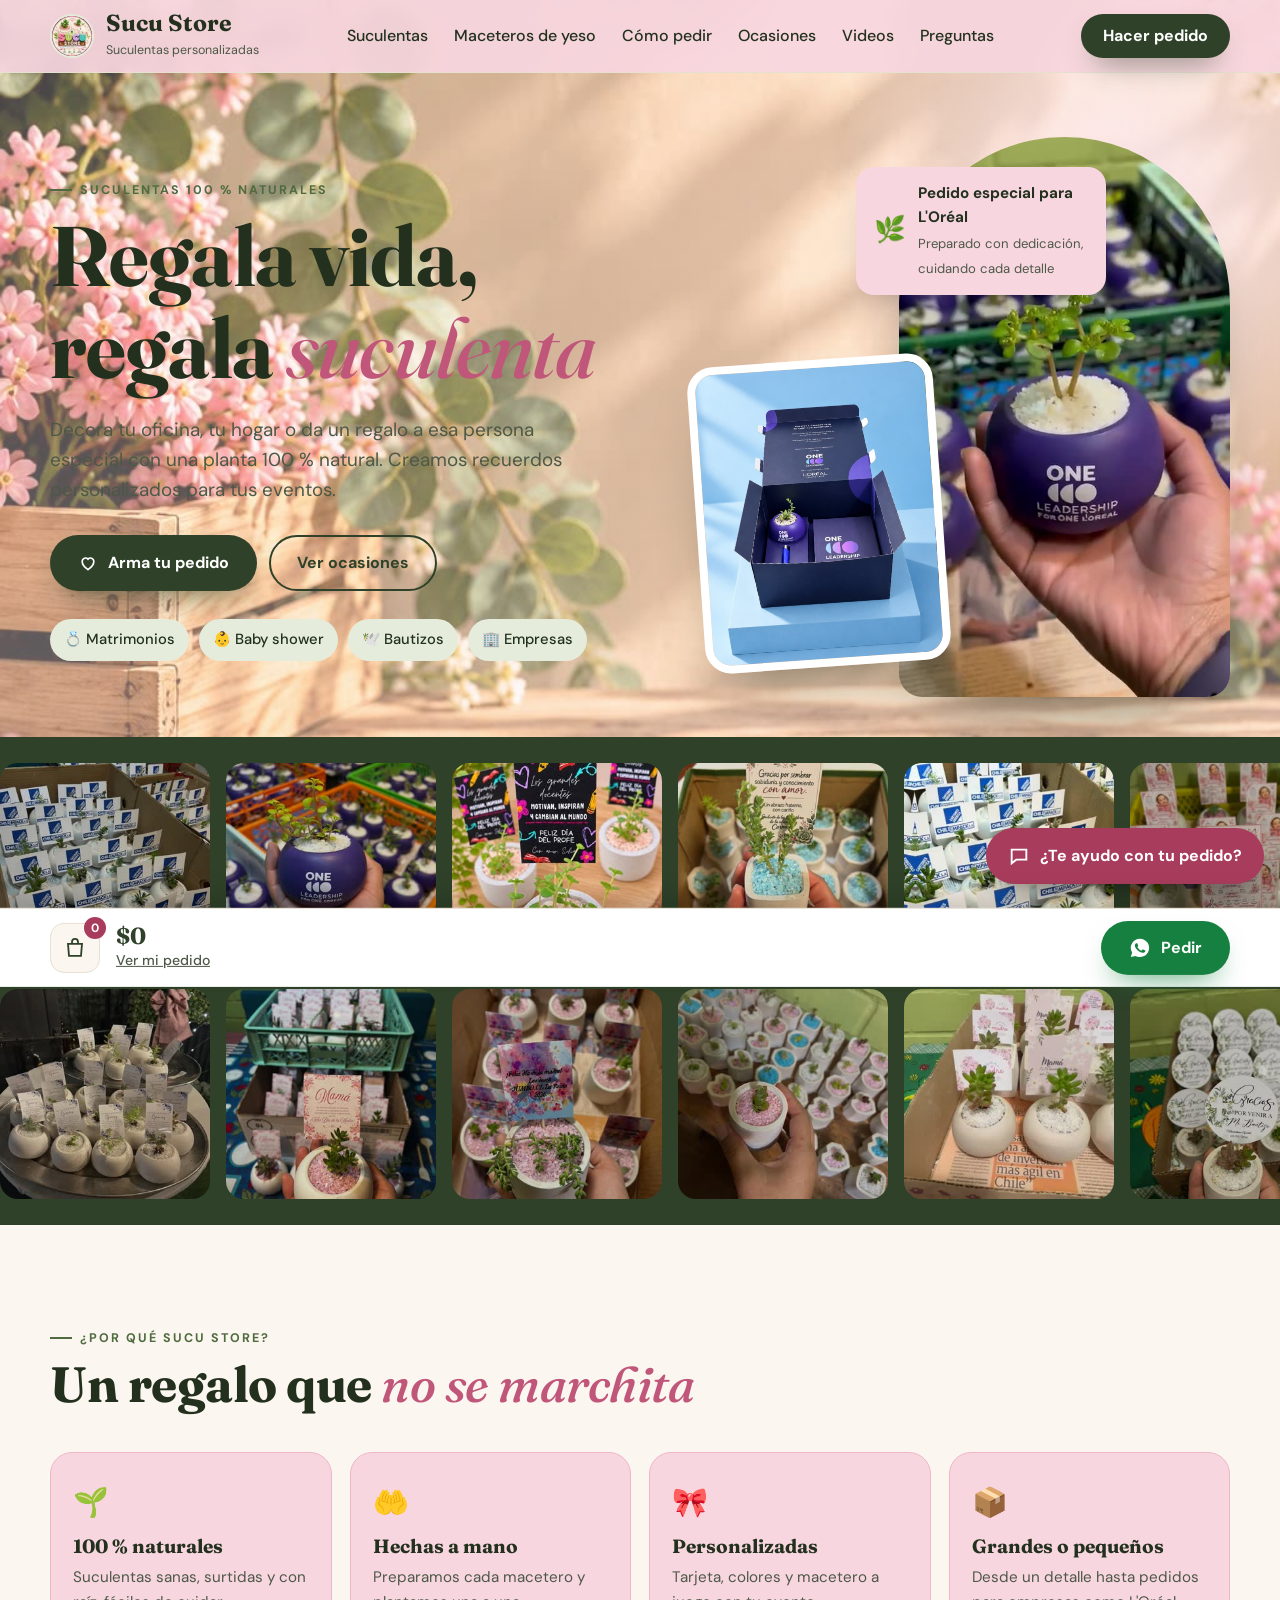
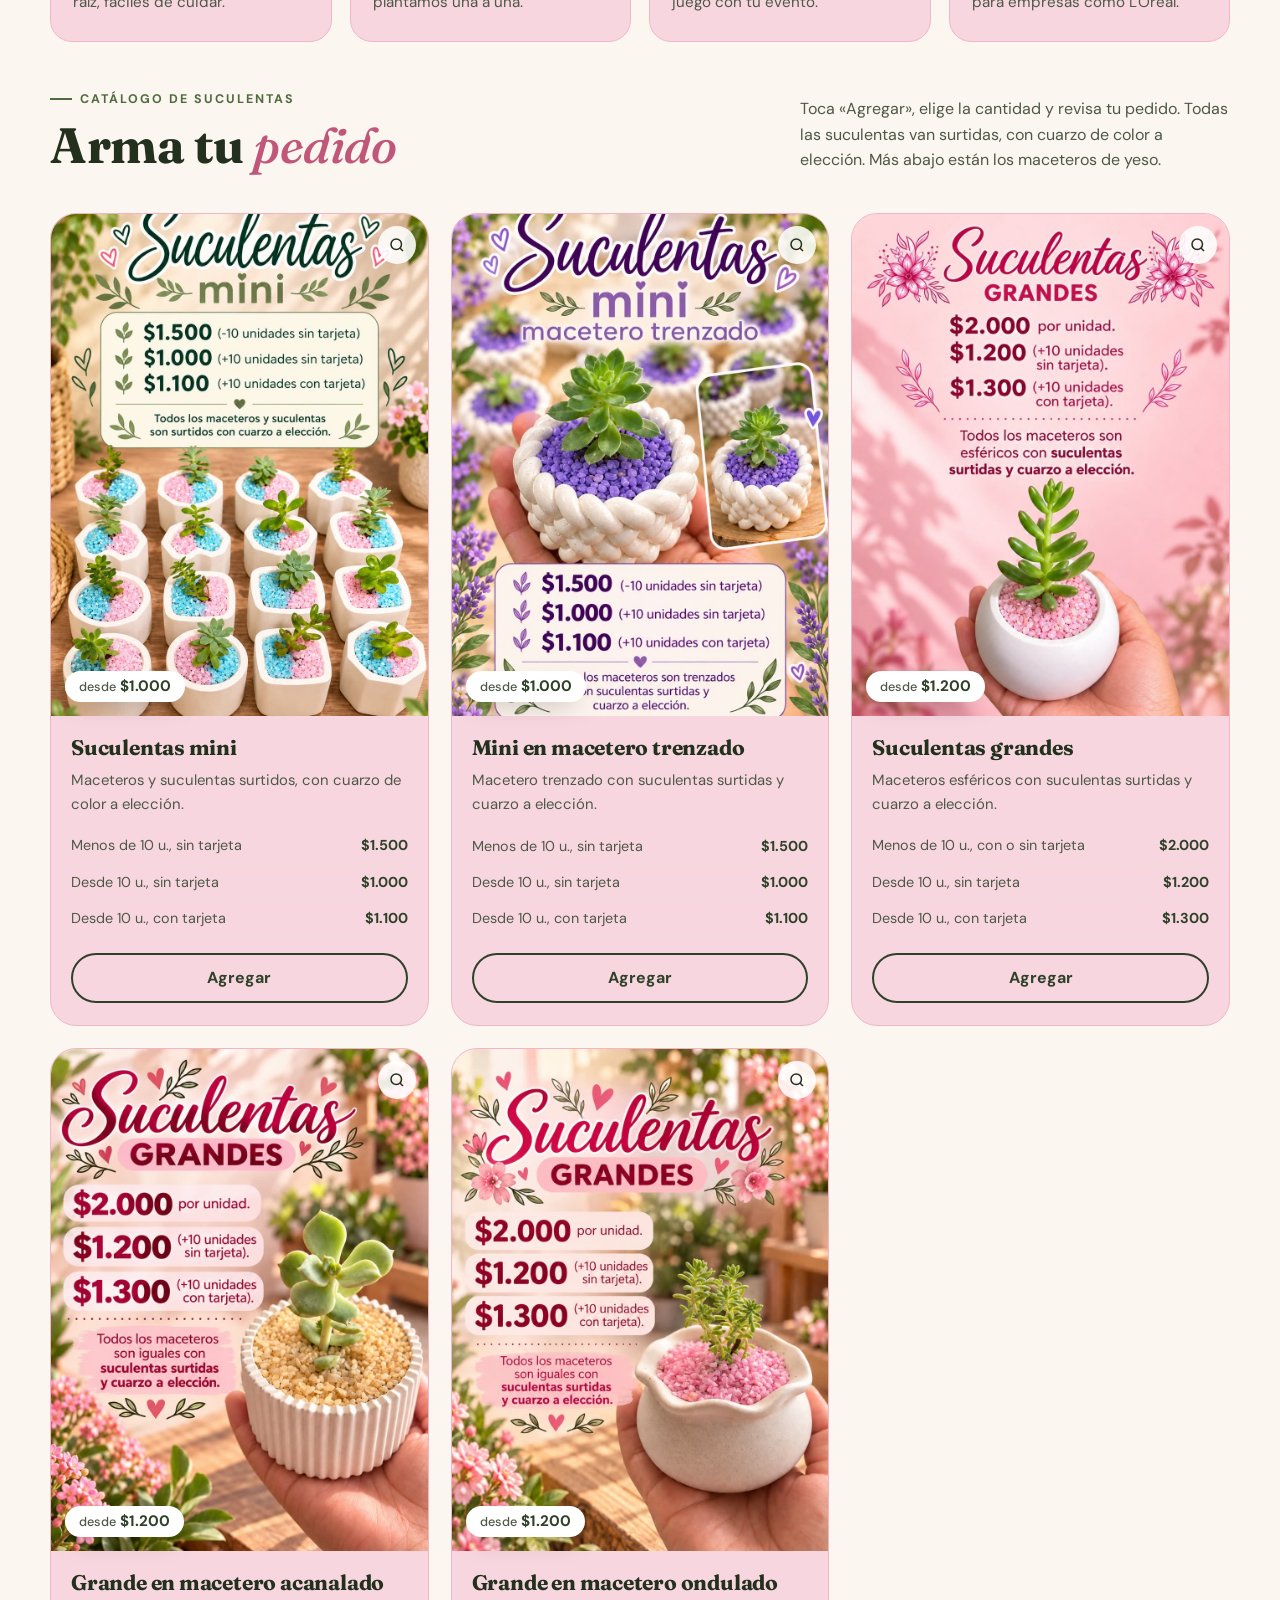
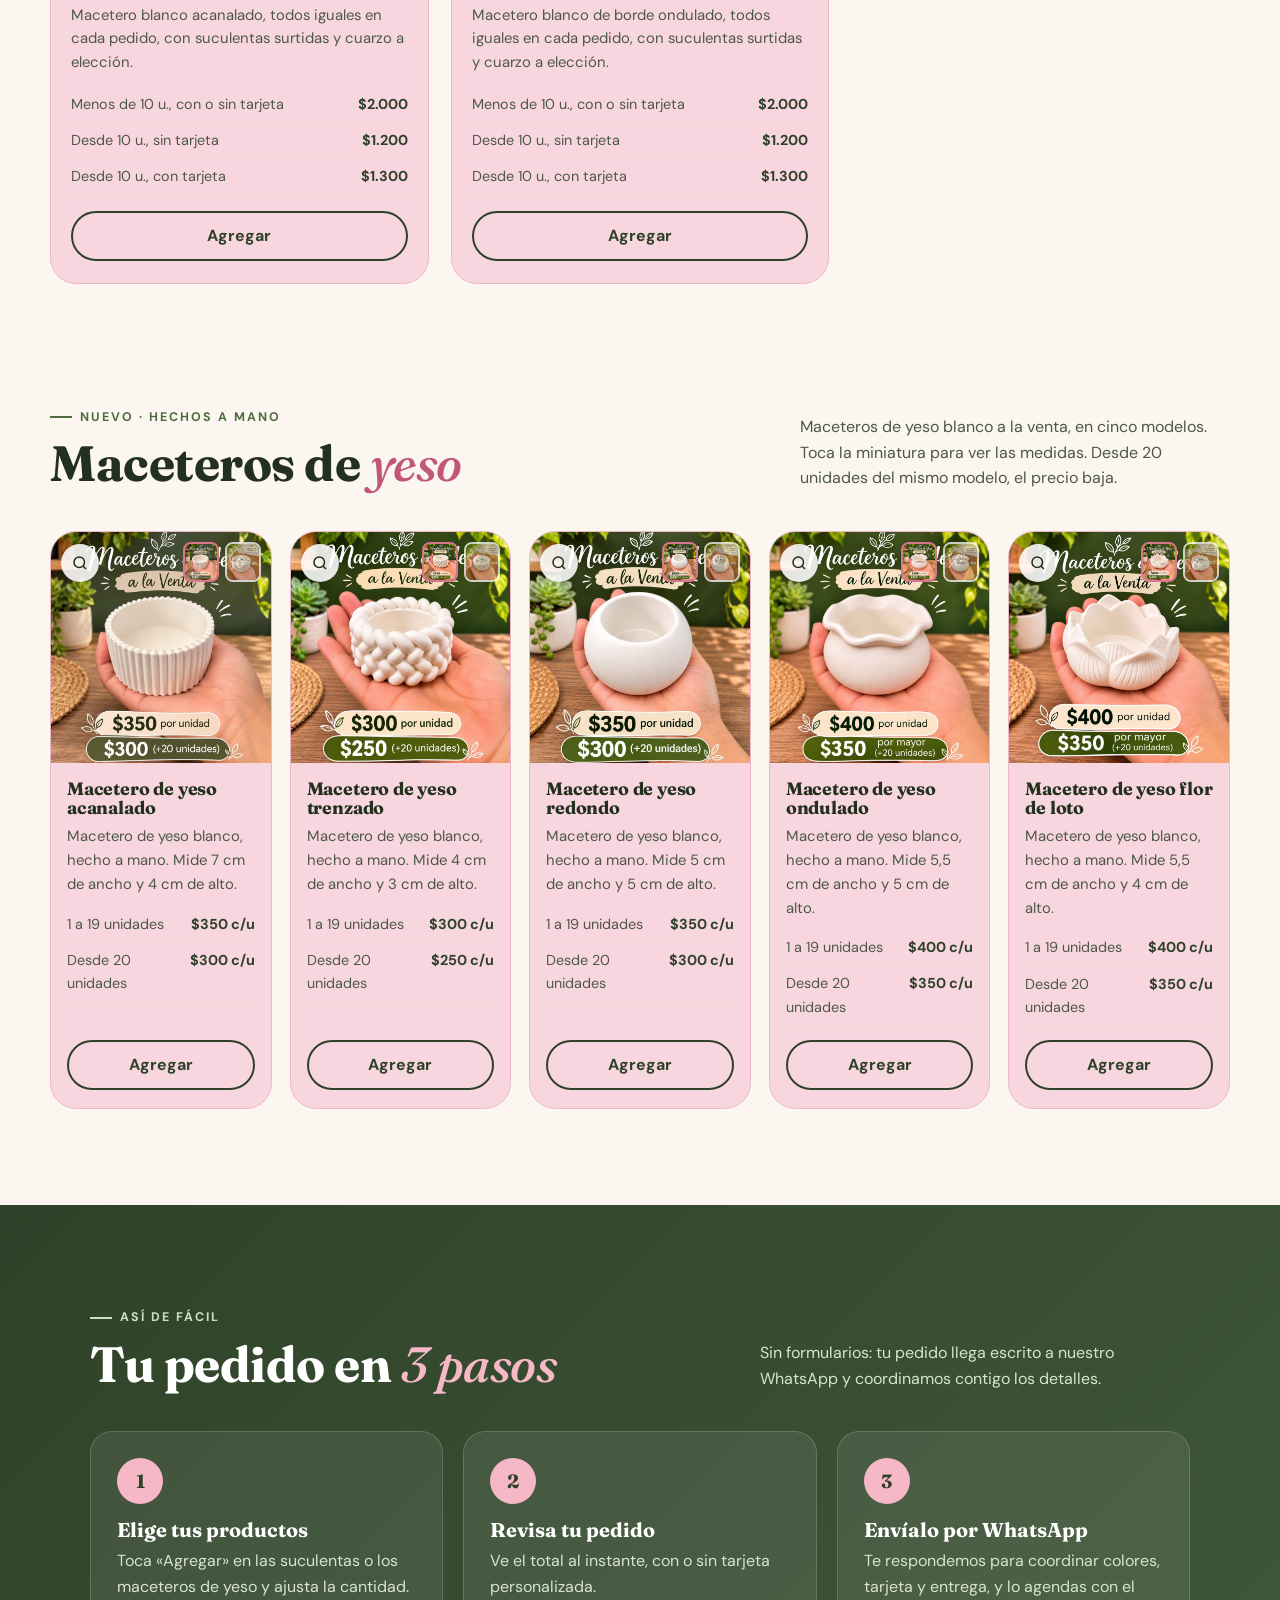
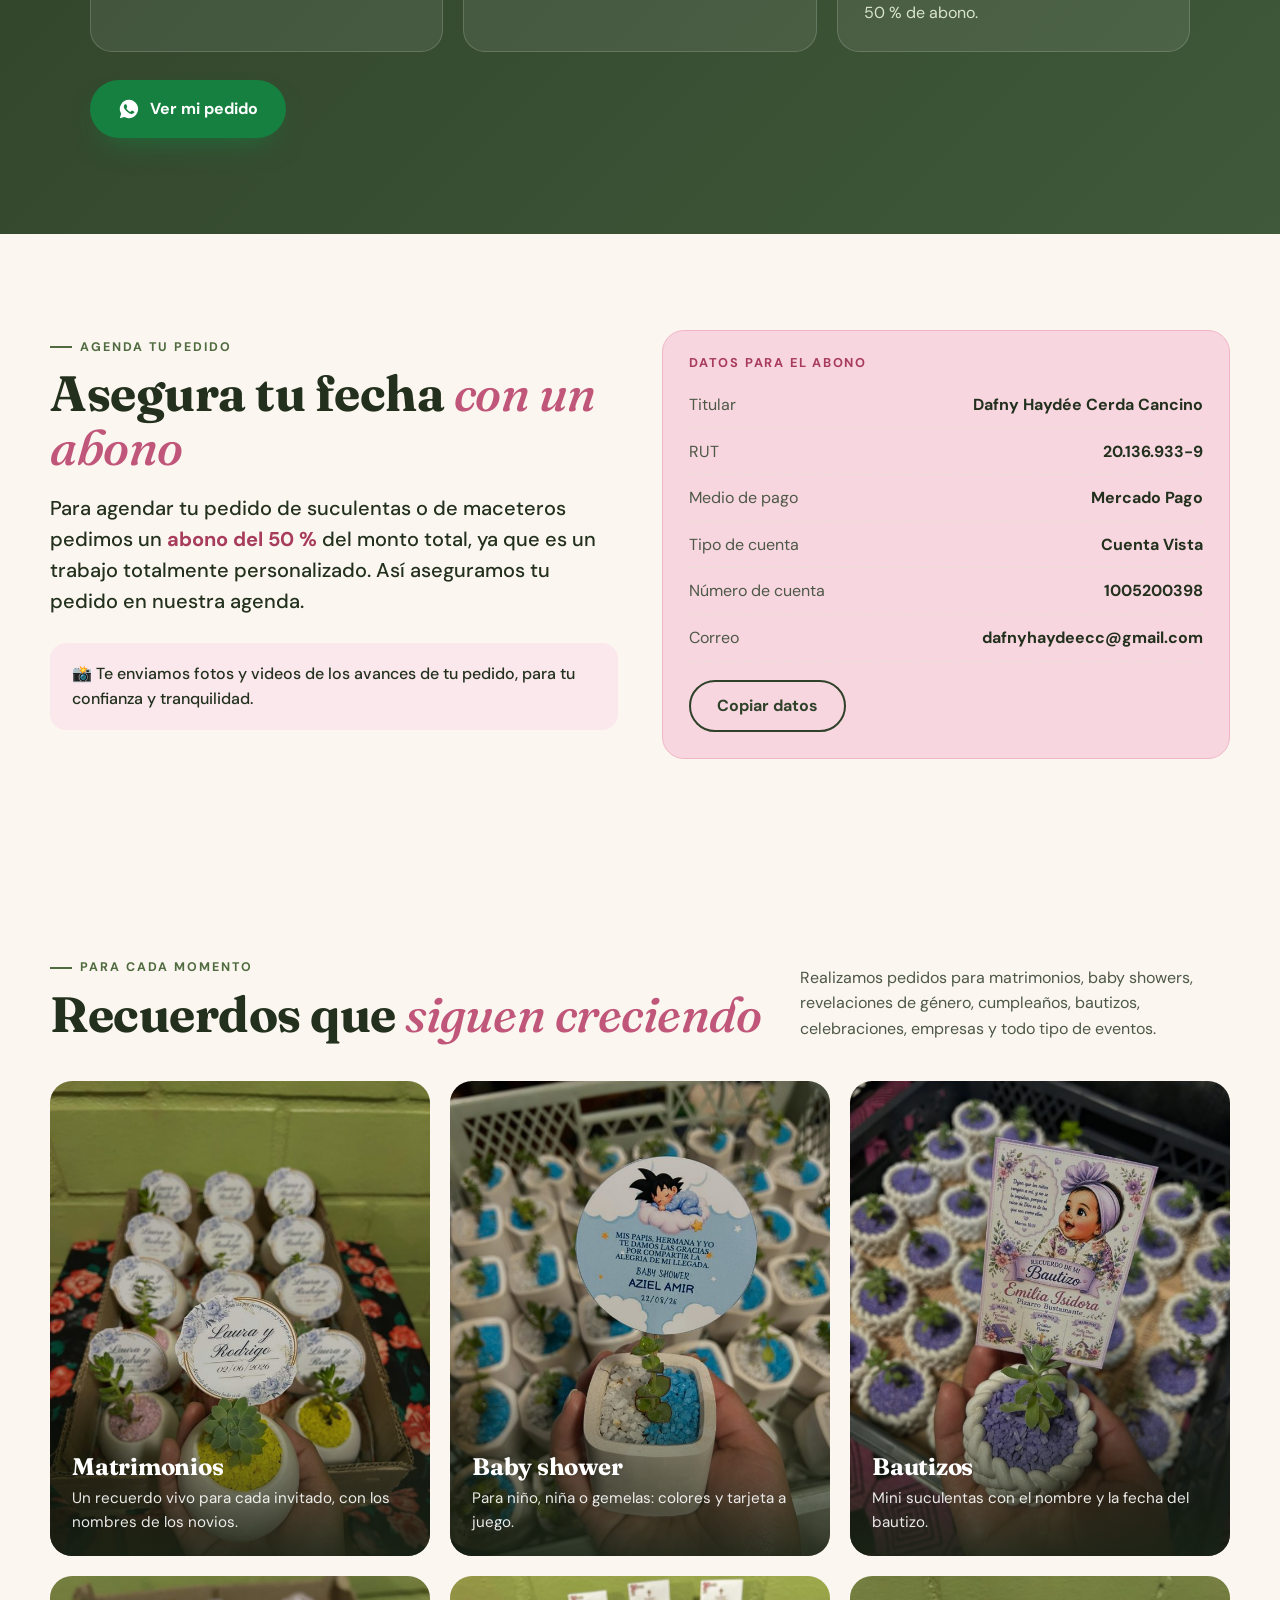
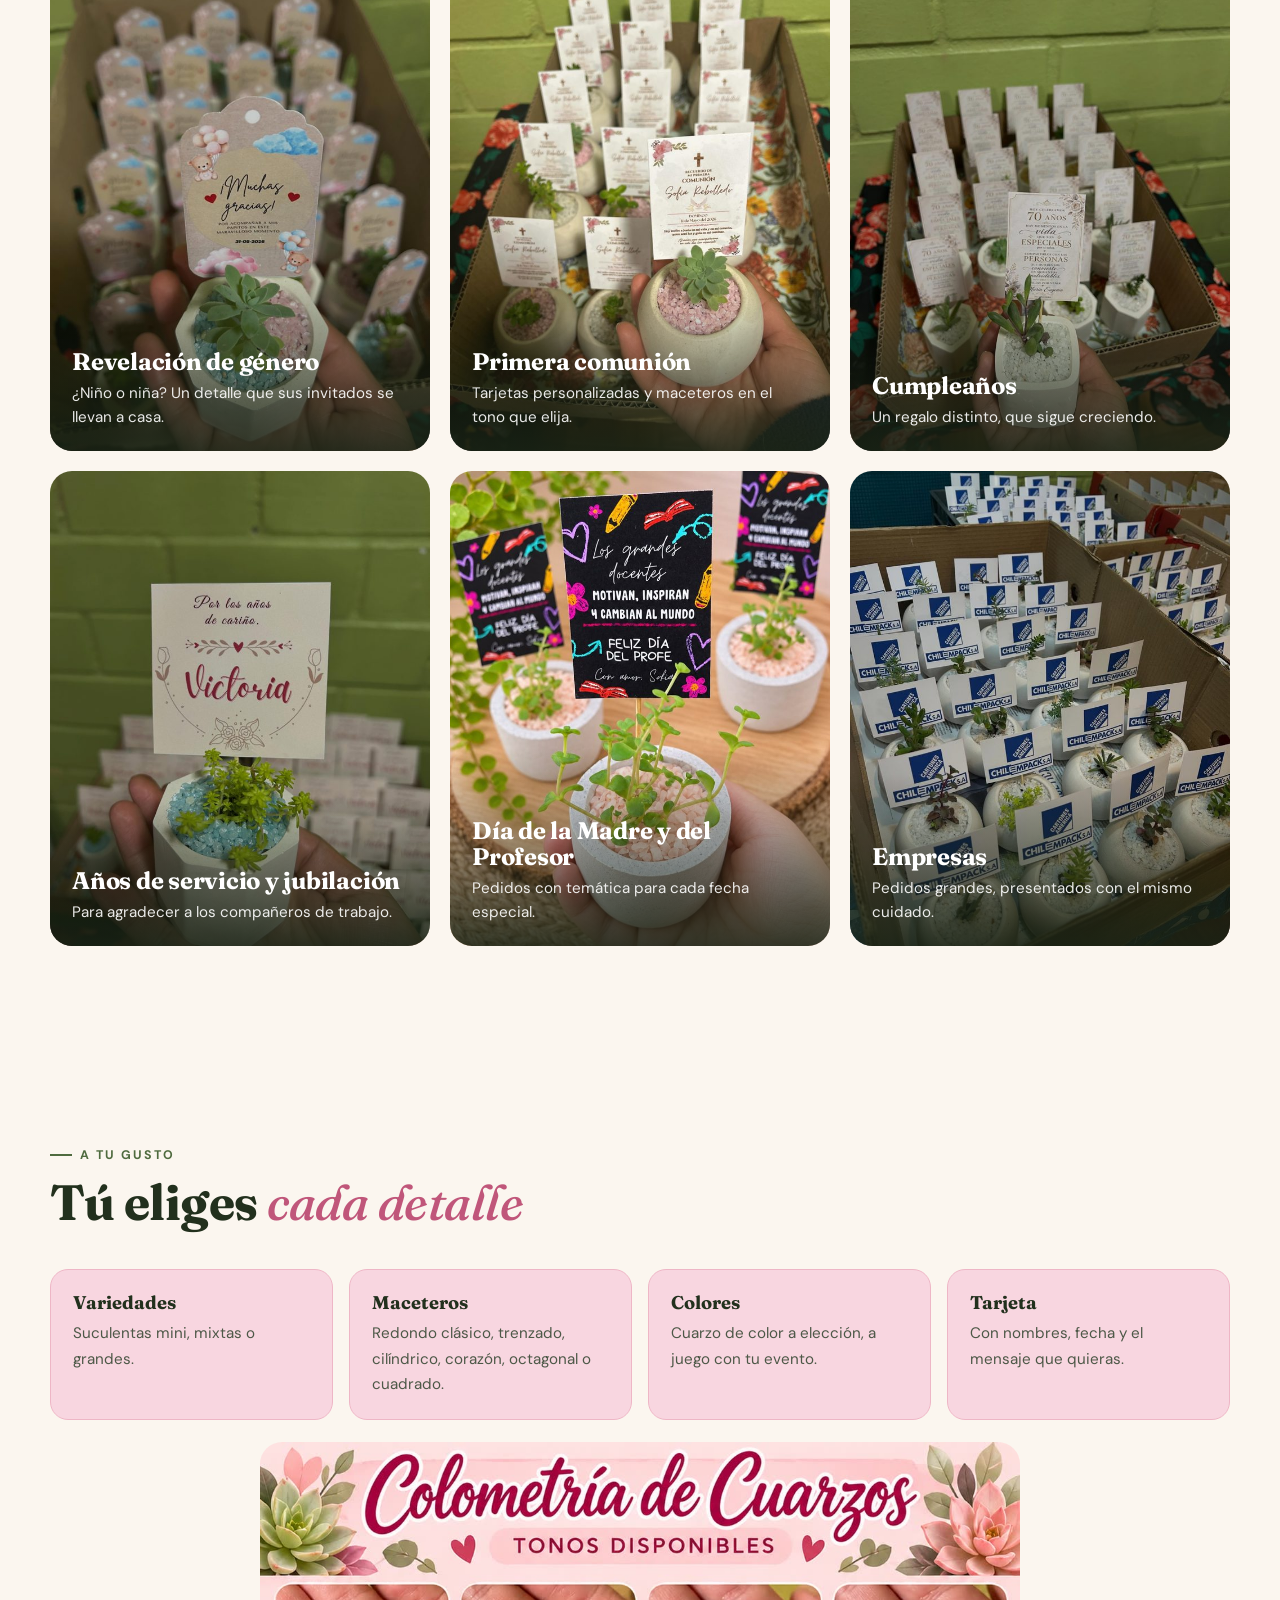
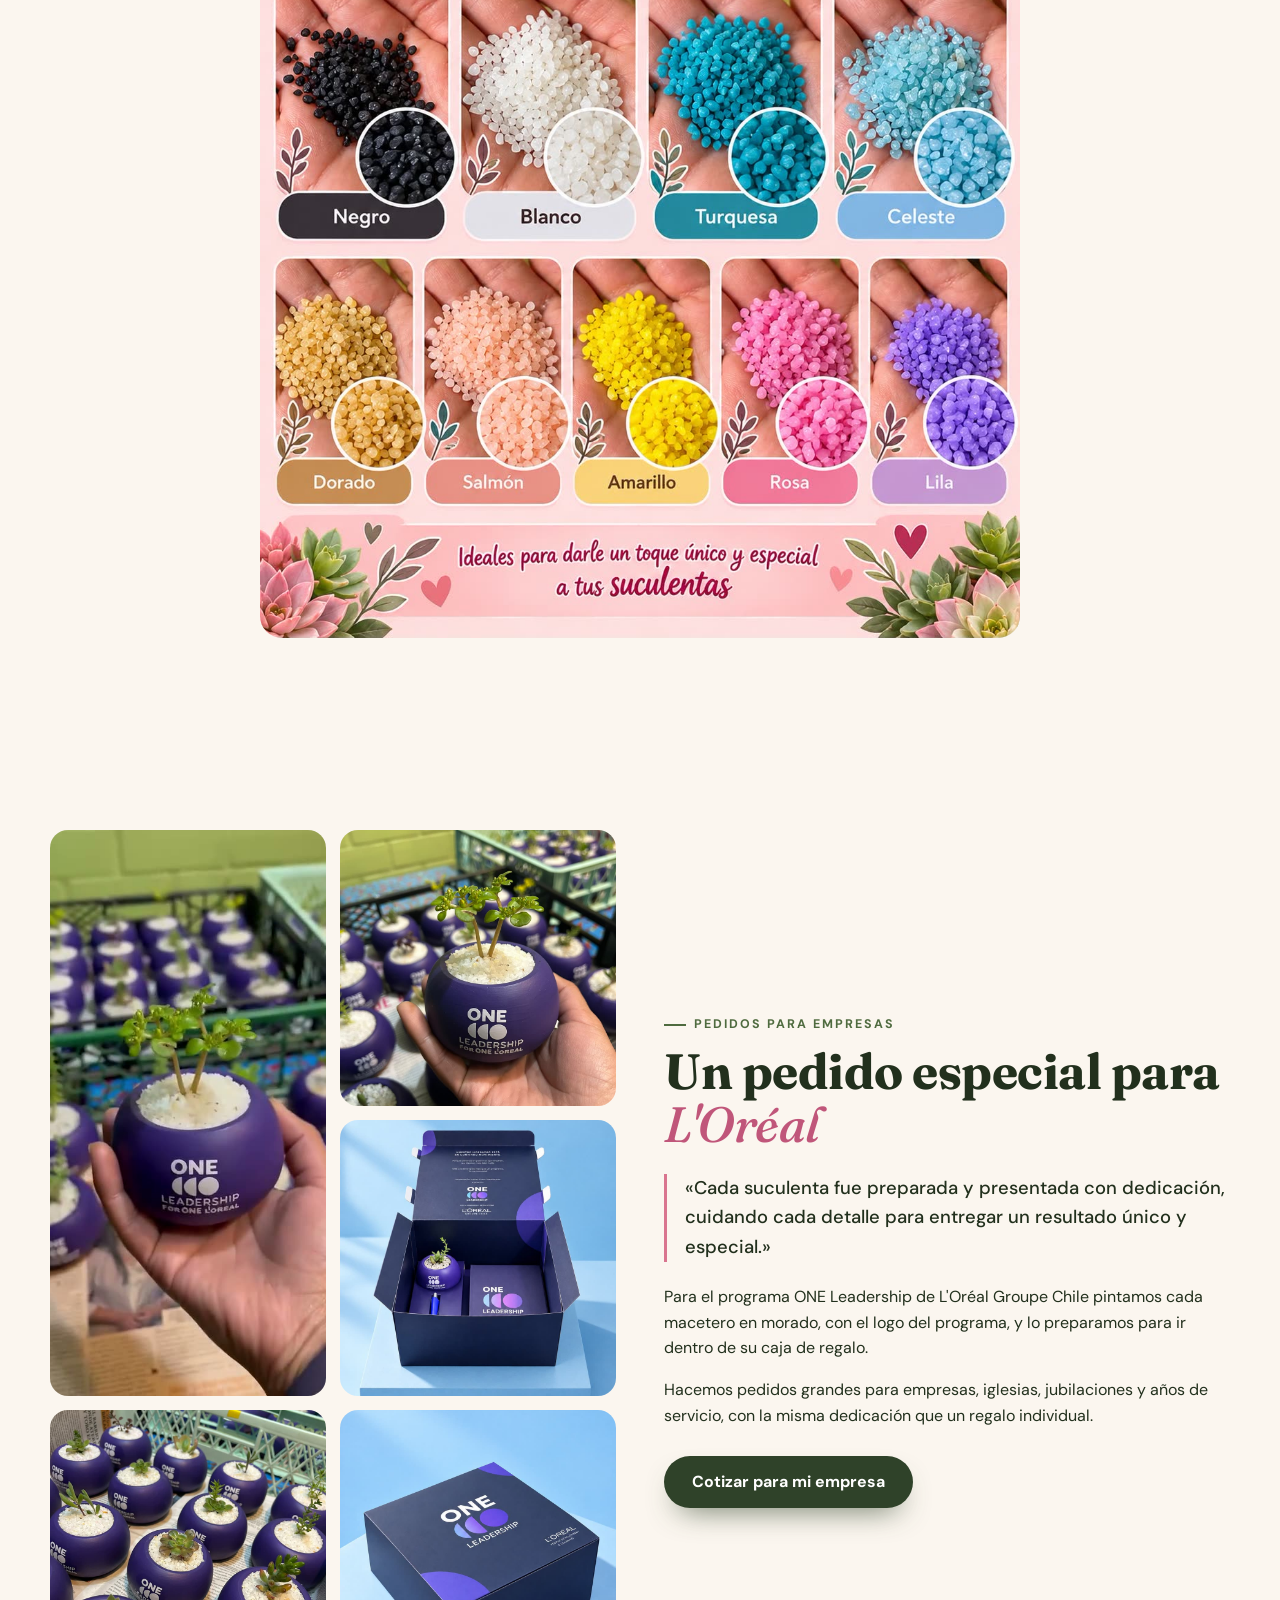
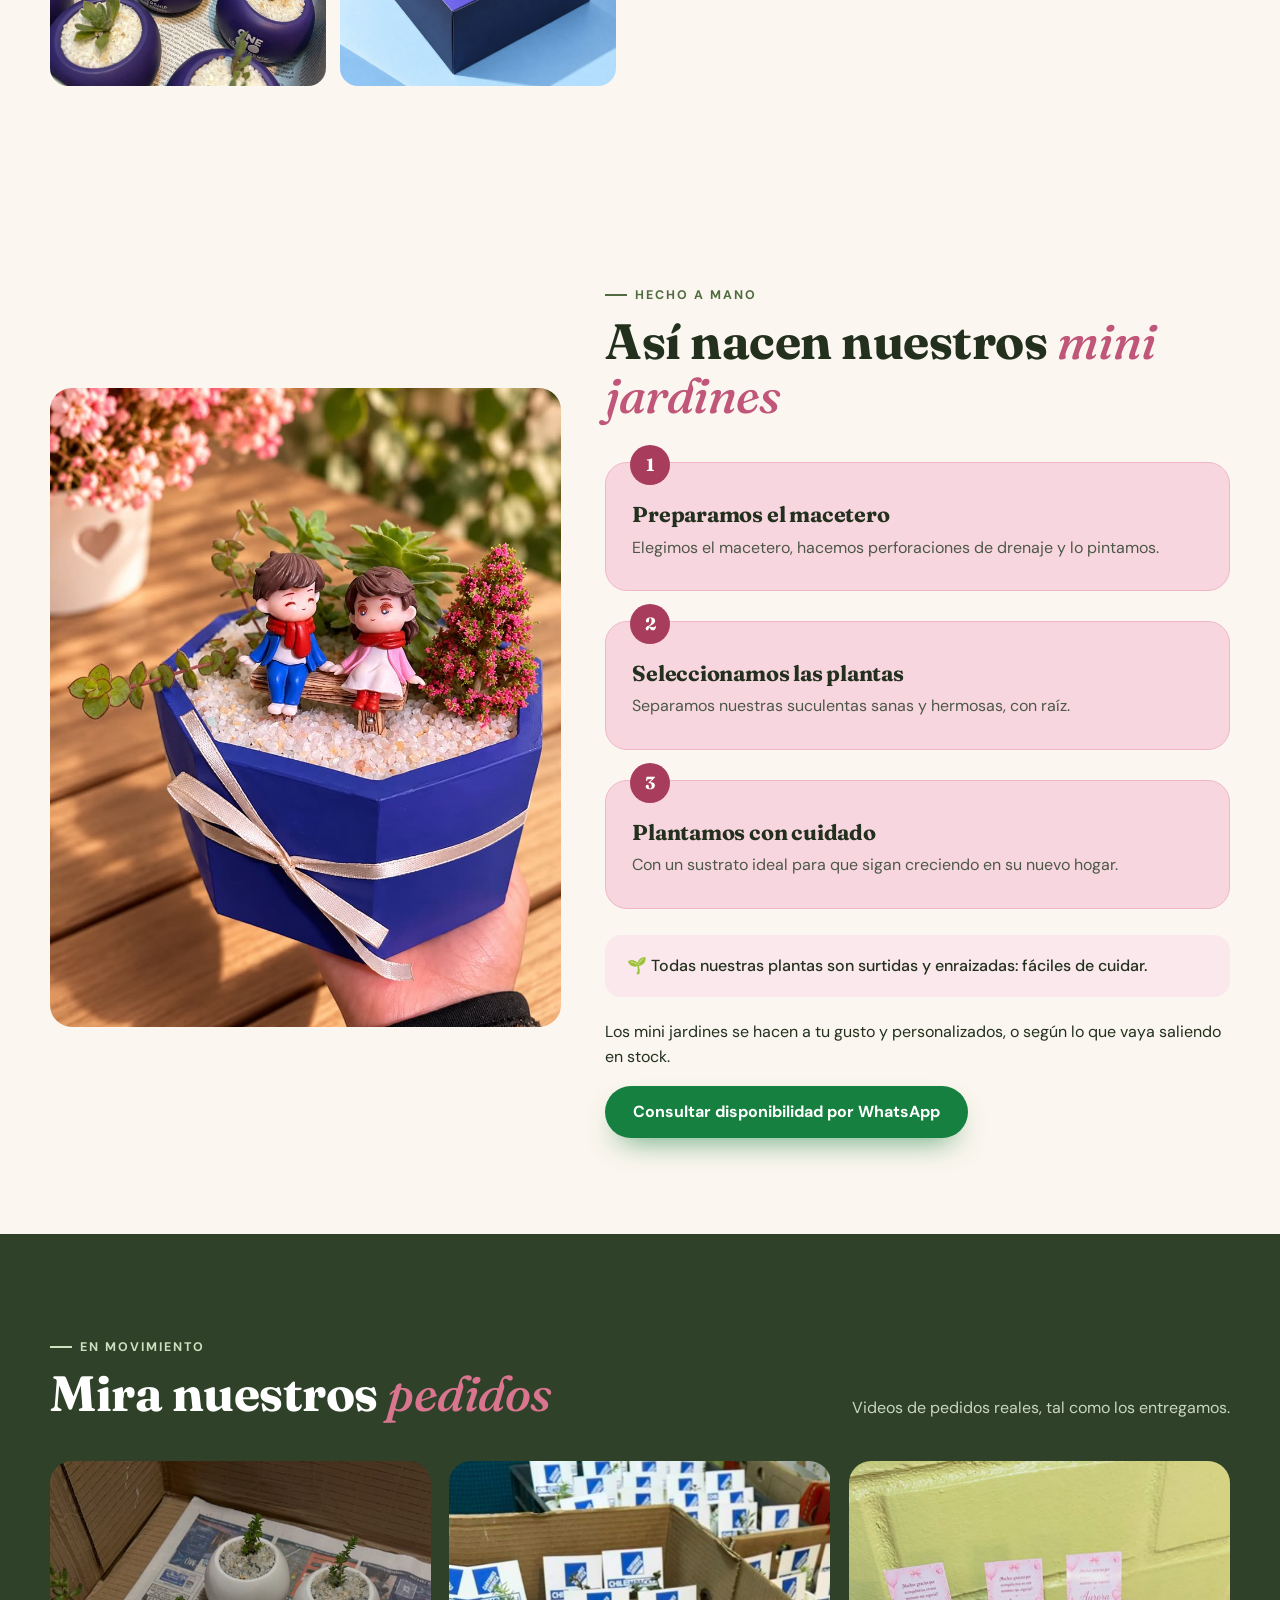
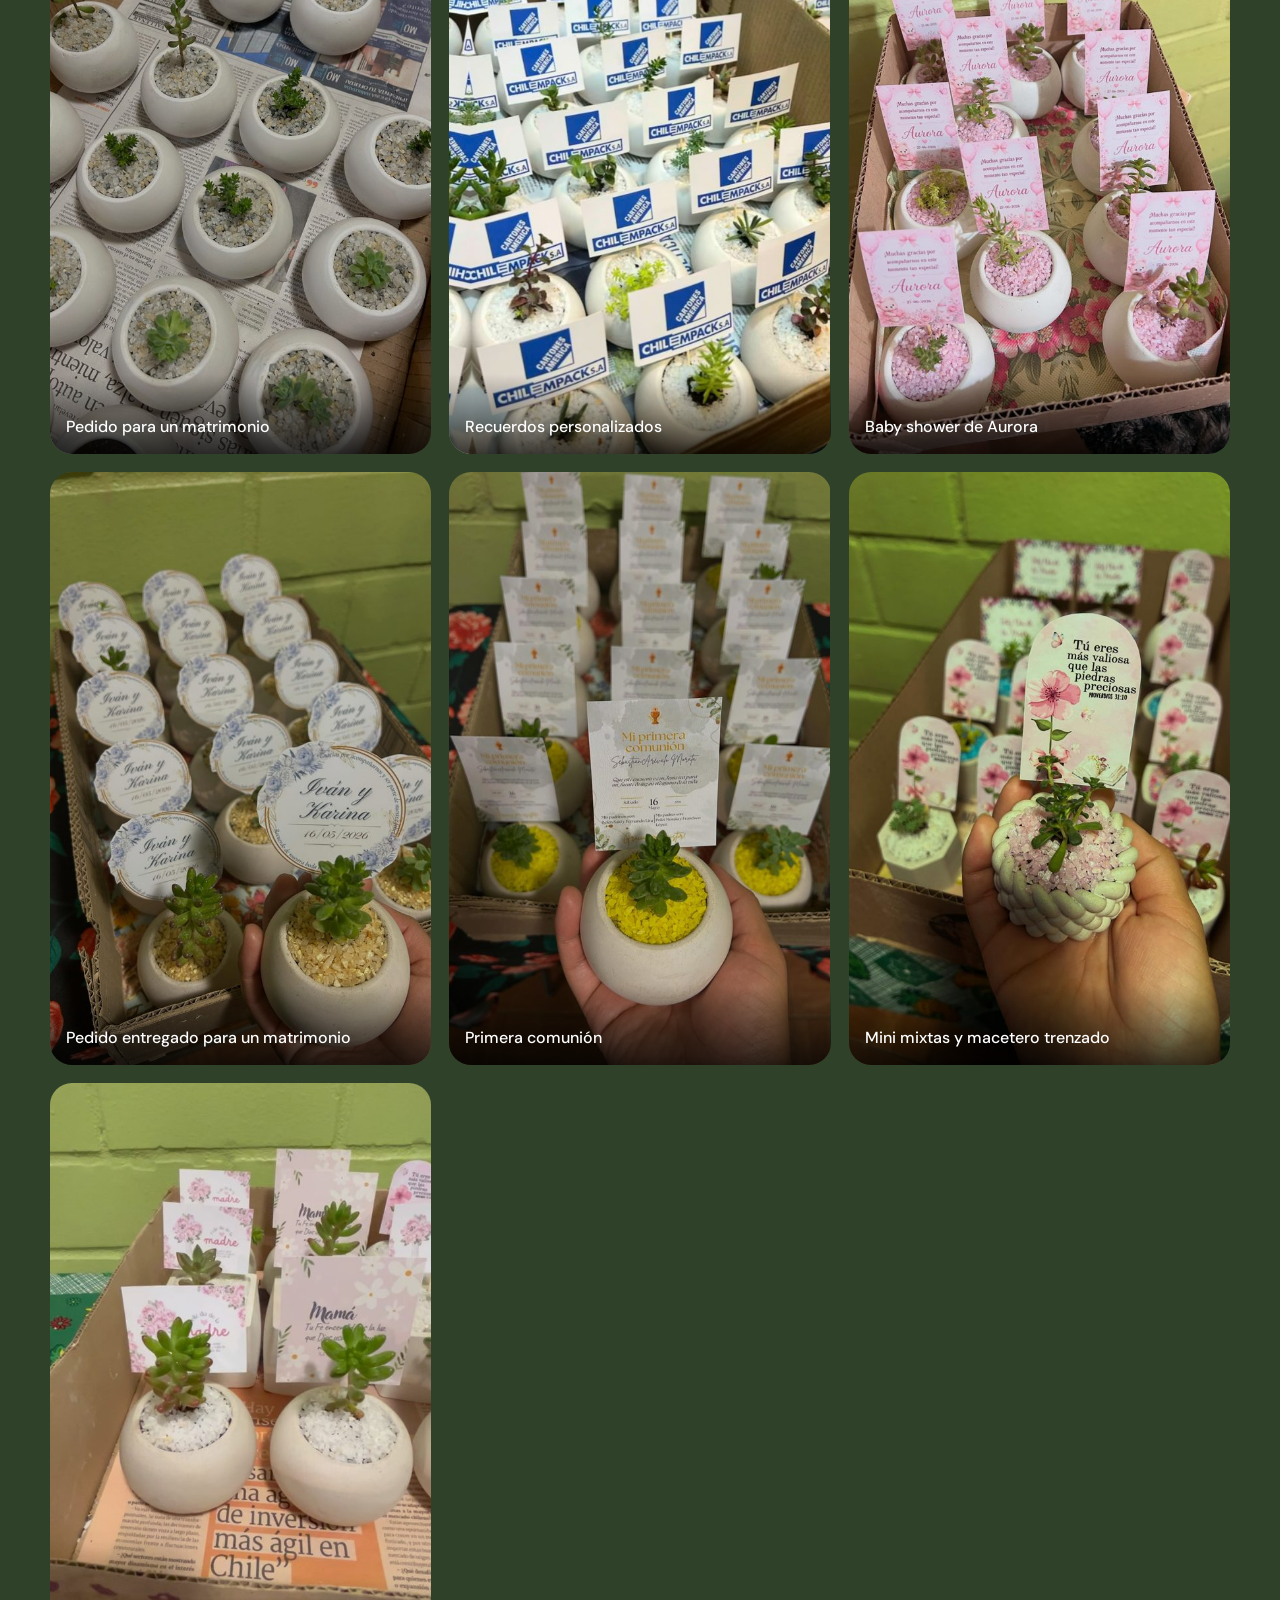
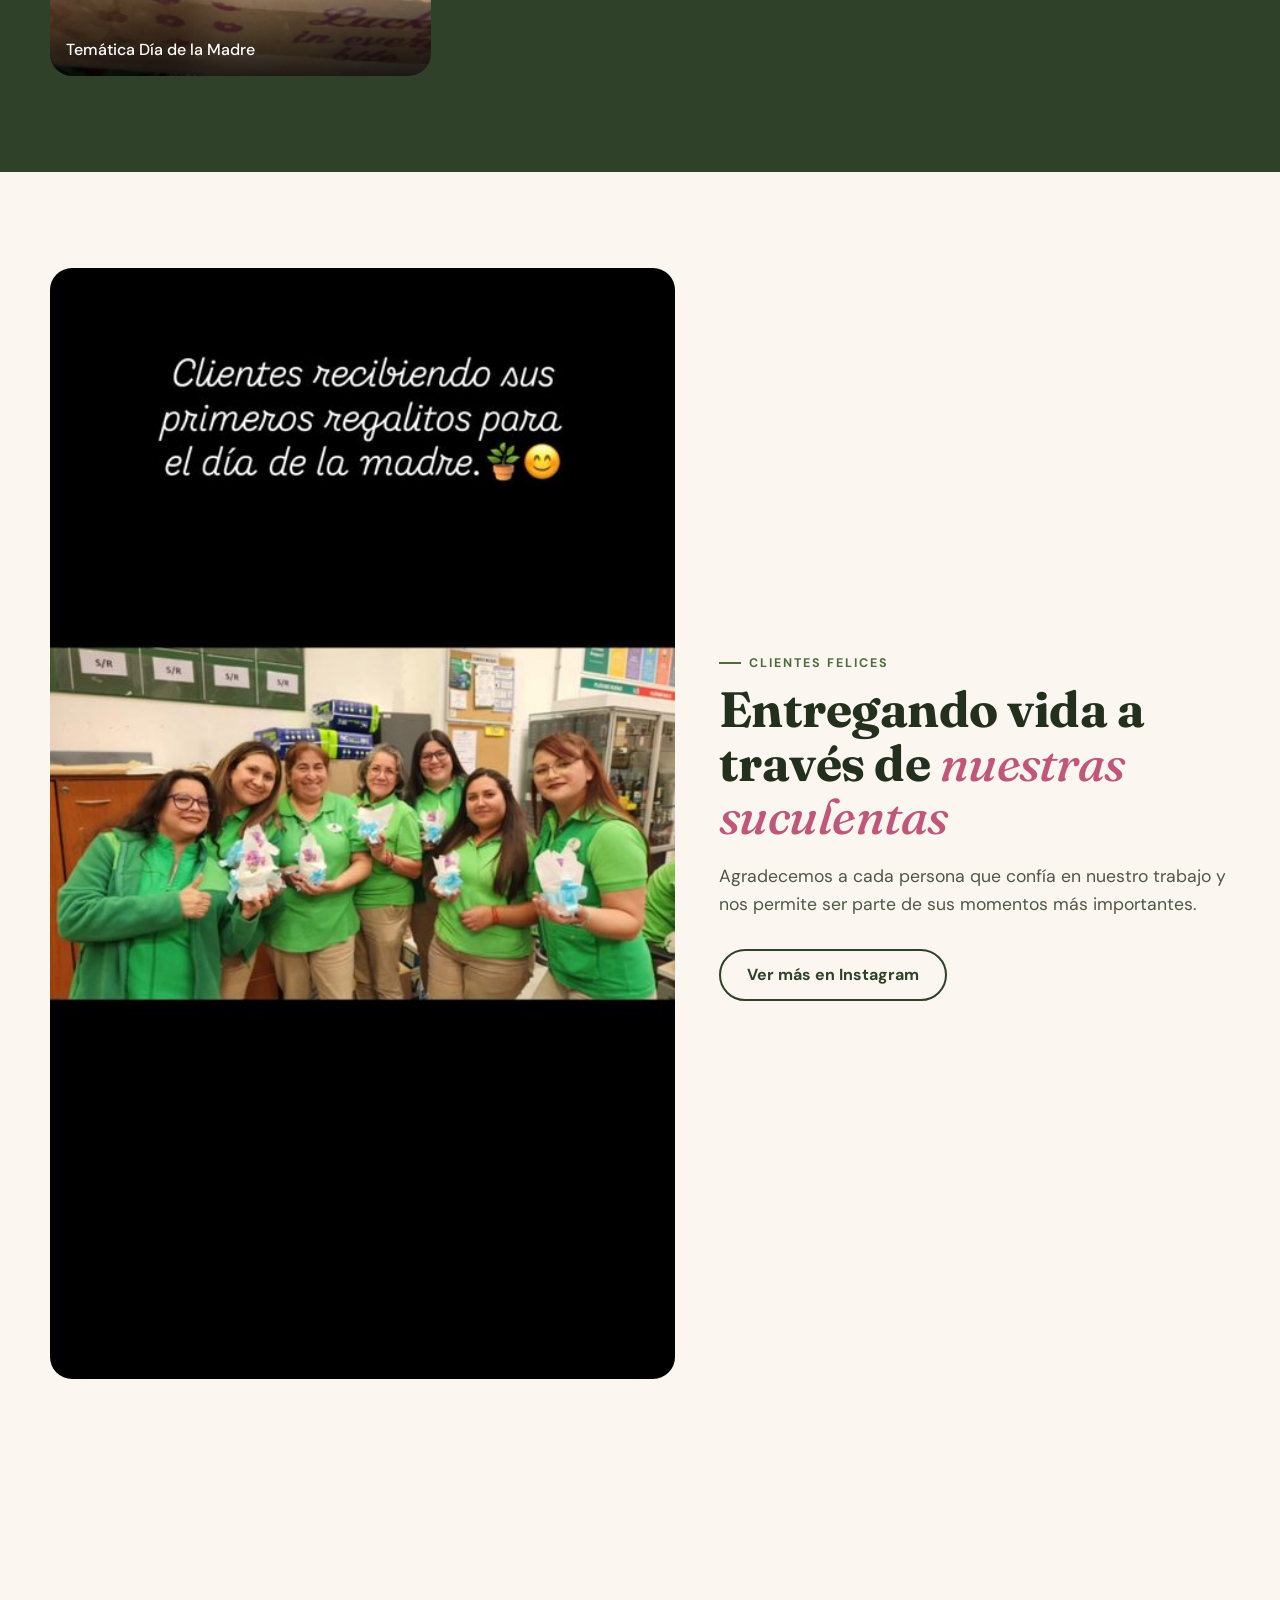
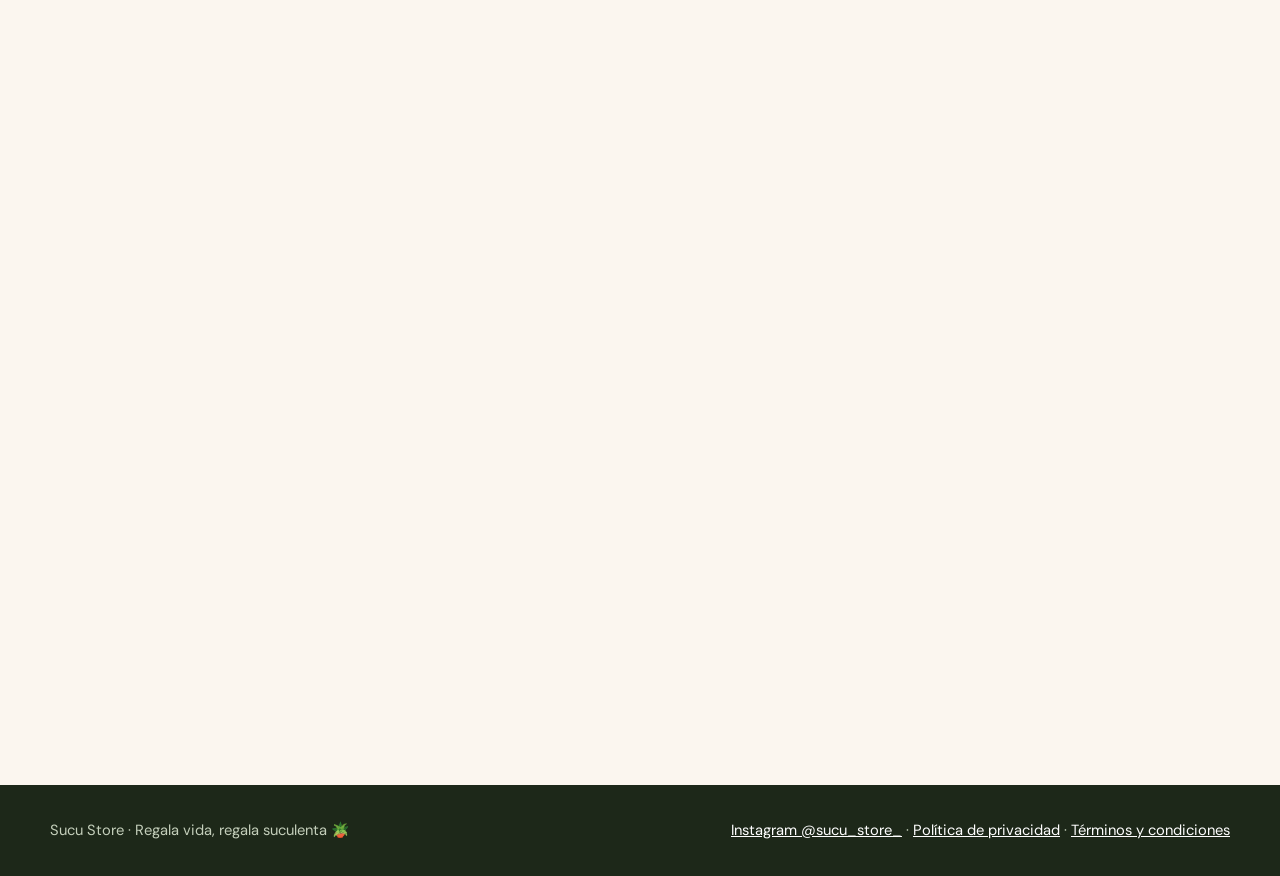
==== commit 8bcb3898: "Sucu Store: maceteros de yeso (5 modelos con precio por mayor desde 20 u.), menú para celular y secc" ====
--- a/index.html
+++ b/index.html
@@ -42,7 +42,24 @@
 .marca img{width:44px;height:44px;border-radius:50%;object-fit:cover;border:2px solid var(--salvia)}
 .marca b{font:700 1.45rem/1 var(--display)}.marca span{display:block;font-size:.78rem;color:var(--muted);margin-top:3px}
 .top nav{display:flex;gap:26px}.top nav a{text-decoration:none;font-weight:500}.top nav a:hover{color:var(--rosa)}
-@media (max-width:900px){.top nav{display:none}}
+[hidden]{display:none!important}
+.pedir-top{padding:12px 20px;white-space:nowrap}.marca b{white-space:nowrap}
+.hamb{display:none;width:46px;height:46px;border-radius:14px;border:1px solid var(--borde-rosa);background:#fff;cursor:pointer;padding:0;flex:none;align-content:center;justify-items:center;gap:5px}
+.hamb span{display:block;width:20px;height:2px;border-radius:2px;background:var(--verde-osc);transition:transform .25s,opacity .25s}
+.hamb[aria-expanded="true"] span:nth-child(1){transform:translateY(7px) rotate(45deg)}.hamb[aria-expanded="true"] span:nth-child(2){opacity:0}.hamb[aria-expanded="true"] span:nth-child(3){transform:translateY(-7px) rotate(-45deg)}
+section[id]{scroll-margin-top:84px}
+@media (max-width:1100px){.top nav{gap:18px;font-size:.95rem}}
+/* celular: menú desplegable bajo la cabecera */
+@media (max-width:900px){
+  .hamb{display:grid}
+  .top .wrap{height:64px;gap:10px}.marca img{width:40px;height:40px}.marca b{font-size:1.25rem}
+  .pedir-top{margin-left:auto;padding:11px 16px;font-size:.92rem}
+  .top nav{display:none;position:absolute;left:0;right:0;top:100%;flex-direction:column;gap:0;background:var(--bg);border-bottom:1px solid var(--line);box-shadow:0 24px 40px -24px rgba(0,0,0,.45);padding:6px max(16px,env(safe-area-inset-right,0px)) 14px max(16px,env(safe-area-inset-left,0px))}
+  .top nav.si{display:flex}
+  .top nav a{padding:15px 4px;border-bottom:1px solid var(--line);font-size:1.05rem;font-weight:700}
+  .top nav a:last-child{border-bottom:0}
+}
+@media (max-width:420px){.marca span{display:none}.marca{gap:8px}.marca b{font-size:1.15rem}.pedir-top{padding:10px 13px;font-size:.86rem}}
 /* portada */
 .hero{padding:64px 0 40px;position:relative;overflow:hidden}
 .hero::before{content:"";position:absolute;width:620px;height:620px;right:-160px;top:-180px;border-radius:50%;background:radial-gradient(circle,var(--rosa-cl),transparent 70%)}
@@ -205,6 +222,35 @@
 .mp .btn-wa{width:100%;margin-top:18px;padding:18px;font-size:1.08rem}
 @media (max-width:600px){.mp{align-items:flex-end;padding:0}.mp-caja{border-radius:26px 26px 0 0;max-height:94vh}.barra-carro .btn-wa{padding:13px 18px}.barra-carro .tot b{font-size:1.25rem}}
 @media (max-width:1000px){.prods{grid-template-columns:repeat(2,1fr)}}@media (max-width:540px){.prods{grid-template-columns:1fr}}
+/* maceteros de yeso: tarjetas más chicas, dos por fila en el celular */
+.maceteros{padding-top:20px}
+.prods.yeso-g{grid-template-columns:repeat(5,1fr);gap:18px}
+.yeso-g .prod .foto img{aspect-ratio:1/1.05}
+.yeso-g .prod h3{font-size:1.12rem}.yeso-g .prod .info{padding:16px 16px 18px;gap:8px}
+.yeso-g .prod .minis button{width:36px;height:40px}
+/* el afiche ya muestra el precio: sin etiqueta «desde» y miniaturas arriba para no taparlo */
+.yeso-g .prod .desde{display:none}.yeso-g .prod .minis{top:10px;bottom:auto;right:10px}.yeso-g .prod .lupa{left:10px;right:auto}
+@media (max-width:1100px){.prods.yeso-g{grid-template-columns:repeat(3,1fr)}}
+@media (max-width:700px){.prods.yeso-g{grid-template-columns:repeat(2,1fr);gap:12px}
+  .yeso-g .prod{border-radius:20px}.yeso-g .prod .info{padding:12px 12px 14px}.yeso-g .prod h3{font-size:1rem}.yeso-g .prod p{font-size:.82rem}
+  .yeso-g .prod .tabla{font-size:.8rem}.yeso-g .prod .tabla li{flex-direction:column;gap:0;padding:5px 0}
+  .yeso-g .prod .desde{left:8px;bottom:8px;padding:6px 10px;font-size:.82rem}.yeso-g .prod .lupa{display:none}
+  .yeso-g .prod .minis{right:6px;top:6px}.yeso-g .prod .minis button{width:28px;height:32px}
+  .yeso-g .agregar,.yeso-g .paso-c{height:44px}.yeso-g .paso-c button{width:32px;height:32px}.yeso-g .paso-c input{width:44px}}
+.desliza{display:none}
+/* celular: secciones largas en fila que se desliza, para que la página no sea tan larga */
+@media (max-width:700px){
+  section{padding:64px 0}
+  .ocs,.vids{display:flex;overflow-x:auto;scroll-snap-type:x mandatory;gap:14px;padding-bottom:10px;margin-inline:calc(-1*max(16px,env(safe-area-inset-left,0px)));padding-inline:max(16px,env(safe-area-inset-left,0px));scrollbar-width:none}
+  .ocs::-webkit-scrollbar,.vids::-webkit-scrollbar{display:none}
+  .oc{flex:0 0 78%;aspect-ratio:4/5;scroll-snap-align:center}
+  .vid{flex:0 0 66%;scroll-snap-align:center}
+  .desliza{display:block;font-size:.85rem;color:var(--muted);margin-top:-24px;margin-bottom:14px}.videos .desliza{color:#cad6c0}
+  .motivos{grid-template-columns:1fr 1fr;gap:12px}.motivos div{padding:18px 16px}.motivos b{font-size:1.05rem}.motivos span{font-size:.86rem}
+  .collage{height:380px}.sello{left:auto;right:8px;top:auto;bottom:0;max-width:230px}
+  .pers{grid-template-columns:1fr 1fr;gap:12px}.pers div{padding:16px}
+  .emp-fotos img:nth-of-type(n+3){display:none}
+}
 /* clientes */
 .felices .wrap{display:grid;grid-template-columns:1.1fr .9fr;gap:44px;align-items:center}
 .felices img{border-radius:var(--r);width:100%}
@@ -255,8 +301,9 @@
 <body>
 <header class="top"><div class="wrap">
   <a class="marca" href="#inicio"><img src="assets/logo.jpg" alt="Logo de Sucu Store"><div><b>Sucu Store</b><span>Suculentas personalizadas</span></div></a>
-  <nav><a href="#ocasiones">Ocasiones</a><a href="#catalogo">Catálogo</a><a href="#videos">Videos</a><a href="#preguntas">Preguntas</a></nav>
-  <a class="btn btn-p" href="#catalogo" style="padding:12px 20px">Hacer pedido</a>
+  <nav id="menu" aria-label="Secciones"><a href="#catalogo">Suculentas</a><a href="#maceteros">Maceteros de yeso</a><a href="#pedido">Cómo pedir</a><a href="#ocasiones">Ocasiones</a><a href="#videos">Videos</a><a href="#preguntas">Preguntas</a></nav>
+  <a class="btn btn-p pedir-top" href="#catalogo">Hacer pedido</a>
+  <button class="hamb" type="button" id="hamb" aria-expanded="false" aria-controls="menu" aria-label="Abrir menú"><span></span><span></span><span></span></button>
 </div></header>
 
 <section class="hero" id="inicio"><div class="wrap">
@@ -292,9 +339,60 @@
   </div>
 </div></section>
 
+<section class="catalogo" id="catalogo"><div class="wrap">
+  <div class="cab aparece"><div><span class="ojo">Catálogo de suculentas</span><h2>Arma tu <em>pedido</em></h2></div><p>Toca «Agregar», elige la cantidad y revisa tu pedido. Todas las suculentas van surtidas, con cuarzo de color a elección. Más abajo están los maceteros de yeso.</p></div>
+  <div class="prods aparece"><article class="prod" data-k="mini"><div class="foto"><img src="assets/cat-mini.jpg" alt="Suculentas mini: ver en grande" loading="lazy"><span class="lupa"><svg viewBox="0 0 24 24" fill="none" stroke="currentColor" stroke-width="2"><circle cx="11" cy="11" r="7"/><path d="m20 20-4-4"/></svg></span><span class="desde"><small>desde</small>$1.000</span></div><div class="info"><h3>Suculentas mini</h3><p>Maceteros y suculentas surtidos, con cuarzo de color a elección.</p><ul class="tabla"><li><span>Menos de 10 u., sin tarjeta</span><b>$1.500</b></li><li><span>Desde 10 u., sin tarjeta</span><b>$1.000</b></li><li><span>Desde 10 u., con tarjeta</span><b>$1.100</b></li></ul><div class="accion"><button class="agregar" type="button">Agregar</button></div></div></article><article class="prod" data-k="trenzado"><div class="foto"><img src="assets/cat-trenzado.jpg" alt="Mini en macetero trenzado: ver en grande" loading="lazy"><span class="lupa"><svg viewBox="0 0 24 24" fill="none" stroke="currentColor" stroke-width="2"><circle cx="11" cy="11" r="7"/><path d="m20 20-4-4"/></svg></span><span class="desde"><small>desde</small>$1.000</span></div><div class="info"><h3>Mini en macetero trenzado</h3><p>Macetero trenzado con suculentas surtidas y cuarzo a elección.</p><ul class="tabla"><li><span>Menos de 10 u., sin tarjeta</span><b>$1.500</b></li><li><span>Desde 10 u., sin tarjeta</span><b>$1.000</b></li><li><span>Desde 10 u., con tarjeta</span><b>$1.100</b></li></ul><div class="accion"><button class="agregar" type="button">Agregar</button></div></div></article><article class="prod" data-k="grandes"><div class="foto"><img src="assets/cat-grandes.jpg" alt="Suculentas grandes: ver en grande" loading="lazy"><span class="lupa"><svg viewBox="0 0 24 24" fill="none" stroke="currentColor" stroke-width="2"><circle cx="11" cy="11" r="7"/><path d="m20 20-4-4"/></svg></span><span class="desde"><small>desde</small>$1.200</span></div><div class="info"><h3>Suculentas grandes</h3><p>Maceteros esféricos con suculentas surtidas y cuarzo a elección.</p><ul class="tabla"><li><span>Menos de 10 u., con o sin tarjeta</span><b>$2.000</b></li><li><span>Desde 10 u., sin tarjeta</span><b>$1.200</b></li><li><span>Desde 10 u., con tarjeta</span><b>$1.300</b></li></ul><div class="accion"><button class="agregar" type="button">Agregar</button></div></div></article><article class="prod" data-k="acanalado"><div class="foto"><img src="assets/cat-grandes-2.jpg" alt="Grande en macetero acanalado: ver en grande" loading="lazy"><span class="lupa"><svg viewBox="0 0 24 24" fill="none" stroke="currentColor" stroke-width="2"><circle cx="11" cy="11" r="7"/><path d="m20 20-4-4"/></svg></span><span class="desde"><small>desde</small>$1.200</span></div><div class="info"><h3>Grande en macetero acanalado</h3><p>Macetero blanco acanalado, todos iguales en cada pedido, con suculentas surtidas y cuarzo a elección.</p><ul class="tabla"><li><span>Menos de 10 u., con o sin tarjeta</span><b>$2.000</b></li><li><span>Desde 10 u., sin tarjeta</span><b>$1.200</b></li><li><span>Desde 10 u., con tarjeta</span><b>$1.300</b></li></ul><div class="accion"><button class="agregar" type="button">Agregar</button></div></div></article><article class="prod" data-k="ondulado"><div class="foto"><img src="assets/cat-grandes-3.jpg" alt="Grande en macetero ondulado: ver en grande" loading="lazy"><span class="lupa"><svg viewBox="0 0 24 24" fill="none" stroke="currentColor" stroke-width="2"><circle cx="11" cy="11" r="7"/><path d="m20 20-4-4"/></svg></span><span class="desde"><small>desde</small>$1.200</span></div><div class="info"><h3>Grande en macetero ondulado</h3><p>Macetero blanco de borde ondulado, todos iguales en cada pedido, con suculentas surtidas y cuarzo a elección.</p><ul class="tabla"><li><span>Menos de 10 u., con o sin tarjeta</span><b>$2.000</b></li><li><span>Desde 10 u., sin tarjeta</span><b>$1.200</b></li><li><span>Desde 10 u., con tarjeta</span><b>$1.300</b></li></ul><div class="accion"><button class="agregar" type="button">Agregar</button></div></div></article></div>
+</div></section>
+
+<section class="maceteros" id="maceteros"><div class="wrap">
+  <div class="cab aparece"><div><span class="ojo">Nuevo · Hechos a mano</span><h2>Maceteros de <em>yeso</em></h2></div><p>Maceteros de yeso blanco a la venta, en cinco modelos. Toca la miniatura para ver las medidas. Desde 20 unidades del mismo modelo, el precio baja.</p></div>
+  <div class="prods yeso-g aparece"><article class="prod" data-k="yeso-acanalado"><div class="foto"><img src="assets/yeso-acanalado.jpg" alt="Macetero de yeso acanalado: ver en grande" loading="lazy"><span class="lupa"><svg viewBox="0 0 24 24" fill="none" stroke="currentColor" stroke-width="2"><circle cx="11" cy="11" r="7"/><path d="m20 20-4-4"/></svg></span><span class="desde"><small>desde</small>$300</span><div class="minis"><button type="button" data-img="yeso-acanalado" class="si" aria-label="Ver afiche 1"><img src="assets/yeso-acanalado.jpg" alt="" loading="lazy"></button><button type="button" data-img="yeso-acanalado-medidas" aria-label="Ver afiche 2"><img src="assets/yeso-acanalado-medidas.jpg" alt="" loading="lazy"></button></div></div><div class="info"><h3>Macetero de yeso acanalado</h3><p>Macetero de yeso blanco, hecho a mano. Mide 7 cm de ancho y 4 cm de alto.</p><ul class="tabla"><li><span>1 a 19 unidades</span><b>$350 c/u</b></li><li><span>Desde 20 unidades</span><b>$300 c/u</b></li></ul><div class="accion"><button class="agregar" type="button">Agregar</button></div></div></article><article class="prod" data-k="yeso-trenzado"><div class="foto"><img src="assets/yeso-trenzado.jpg" alt="Macetero de yeso trenzado: ver en grande" loading="lazy"><span class="lupa"><svg viewBox="0 0 24 24" fill="none" stroke="currentColor" stroke-width="2"><circle cx="11" cy="11" r="7"/><path d="m20 20-4-4"/></svg></span><span class="desde"><small>desde</small>$250</span><div class="minis"><button type="button" data-img="yeso-trenzado" class="si" aria-label="Ver afiche 1"><img src="assets/yeso-trenzado.jpg" alt="" loading="lazy"></button><button type="button" data-img="yeso-trenzado-medidas" aria-label="Ver afiche 2"><img src="assets/yeso-trenzado-medidas.jpg" alt="" loading="lazy"></button></div></div><div class="info"><h3>Macetero de yeso trenzado</h3><p>Macetero de yeso blanco, hecho a mano. Mide 4 cm de ancho y 3 cm de alto.</p><ul class="tabla"><li><span>1 a 19 unidades</span><b>$300 c/u</b></li><li><span>Desde 20 unidades</span><b>$250 c/u</b></li></ul><div class="accion"><button class="agregar" type="button">Agregar</button></div></div></article><article class="prod" data-k="yeso-redondo"><div class="foto"><img src="assets/yeso-redondo.jpg" alt="Macetero de yeso redondo: ver en grande" loading="lazy"><span class="lupa"><svg viewBox="0 0 24 24" fill="none" stroke="currentColor" stroke-width="2"><circle cx="11" cy="11" r="7"/><path d="m20 20-4-4"/></svg></span><span class="desde"><small>desde</small>$300</span><div class="minis"><button type="button" data-img="yeso-redondo" class="si" aria-label="Ver afiche 1"><img src="assets/yeso-redondo.jpg" alt="" loading="lazy"></button><button type="button" data-img="yeso-redondo-medidas" aria-label="Ver afiche 2"><img src="assets/yeso-redondo-medidas.jpg" alt="" loading="lazy"></button></div></div><div class="info"><h3>Macetero de yeso redondo</h3><p>Macetero de yeso blanco, hecho a mano. Mide 5 cm de ancho y 5 cm de alto.</p><ul class="tabla"><li><span>1 a 19 unidades</span><b>$350 c/u</b></li><li><span>Desde 20 unidades</span><b>$300 c/u</b></li></ul><div class="accion"><button class="agregar" type="button">Agregar</button></div></div></article><article class="prod" data-k="yeso-ondulado"><div class="foto"><img src="assets/yeso-ondulado.jpg" alt="Macetero de yeso ondulado: ver en grande" loading="lazy"><span class="lupa"><svg viewBox="0 0 24 24" fill="none" stroke="currentColor" stroke-width="2"><circle cx="11" cy="11" r="7"/><path d="m20 20-4-4"/></svg></span><span class="desde"><small>desde</small>$350</span><div class="minis"><button type="button" data-img="yeso-ondulado" class="si" aria-label="Ver afiche 1"><img src="assets/yeso-ondulado.jpg" alt="" loading="lazy"></button><button type="button" data-img="yeso-ondulado-medidas" aria-label="Ver afiche 2"><img src="assets/yeso-ondulado-medidas.jpg" alt="" loading="lazy"></button></div></div><div class="info"><h3>Macetero de yeso ondulado</h3><p>Macetero de yeso blanco, hecho a mano. Mide 5,5 cm de ancho y 5 cm de alto.</p><ul class="tabla"><li><span>1 a 19 unidades</span><b>$400 c/u</b></li><li><span>Desde 20 unidades</span><b>$350 c/u</b></li></ul><div class="accion"><button class="agregar" type="button">Agregar</button></div></div></article><article class="prod" data-k="yeso-loto"><div class="foto"><img src="assets/yeso-loto.jpg" alt="Macetero de yeso flor de loto: ver en grande" loading="lazy"><span class="lupa"><svg viewBox="0 0 24 24" fill="none" stroke="currentColor" stroke-width="2"><circle cx="11" cy="11" r="7"/><path d="m20 20-4-4"/></svg></span><span class="desde"><small>desde</small>$350</span><div class="minis"><button type="button" data-img="yeso-loto" class="si" aria-label="Ver afiche 1"><img src="assets/yeso-loto.jpg" alt="" loading="lazy"></button><button type="button" data-img="yeso-loto-medidas" aria-label="Ver afiche 2"><img src="assets/yeso-loto-medidas.jpg" alt="" loading="lazy"></button></div></div><div class="info"><h3>Macetero de yeso flor de loto</h3><p>Macetero de yeso blanco, hecho a mano. Mide 5,5 cm de ancho y 4 cm de alto.</p><ul class="tabla"><li><span>1 a 19 unidades</span><b>$400 c/u</b></li><li><span>Desde 20 unidades</span><b>$350 c/u</b></li></ul><div class="accion"><button class="agregar" type="button">Agregar</button></div></div></article></div>
+</div></section>
+
+<section class="pedido" id="pedido"><div class="wrap">
+  <div class="cab aparece"><div><span class="ojo">Así de fácil</span><h2>Tu pedido en <em>3 pasos</em></h2></div><p>Sin formularios: tu pedido llega escrito a nuestro WhatsApp y coordinamos contigo los detalles.</p></div>
+  <div class="como aparece">
+    <div><i>1</i><b>Elige tus productos</b><span>Toca «Agregar» en las suculentas o los maceteros de yeso y ajusta la cantidad.</span></div>
+    <div><i>2</i><b>Revisa tu pedido</b><span>Ve el total al instante, con o sin tarjeta personalizada.</span></div>
+    <div><i>3</i><b>Envíalo por WhatsApp</b><span>Te respondemos para coordinar colores, tarjeta y entrega, y lo agendas con el 50&nbsp;% de abono.</span></div>
+  </div>
+  <button class="btn btn-wa aparece" type="button" data-abrir><svg viewBox="0 0 24 24" aria-hidden="true"><path fill="currentColor" d="M12 2a10 10 0 0 0-8.6 15.1L2 22l5-1.3A10 10 0 1 0 12 2Zm5.3 14.1c-.2.6-1.3 1.2-1.8 1.2-.5.1-1 .1-3.3-.8-2.8-1.1-4.5-3.9-4.7-4.1-.1-.2-1.1-1.5-1.1-2.9s.7-2 1-2.3c.2-.3.5-.3.7-.3h.5c.2 0 .4 0 .6.5l.8 2c.1.2.1.3 0 .5l-.3.5-.4.4c-.1.1-.3.3-.1.6.2.3.8 1.3 1.7 2.1 1.2 1 2.1 1.3 2.4 1.5.3.1.5.1.6-.1l.9-1.1c.2-.3.4-.2.6-.1l1.9.9c.3.1.5.2.5.3.1.2.1.6-.1 1.2Z"/></svg>Ver mi pedido</button>
+</div></section>
+
+<section class="abono" id="abono"><div class="wrap">
+  <div class="aparece">
+    <span class="ojo">Agenda tu pedido</span>
+    <h2>Asegura tu fecha <em>con un abono</em></h2>
+    <p class="grande">Para agendar tu pedido de suculentas o de maceteros pedimos un <b>abono del 50&nbsp;%</b> del monto total, ya que es un trabajo totalmente personalizado. Así aseguramos tu pedido en nuestra agenda.</p>
+    <div class="nota">📸 Te enviamos fotos y videos de los avances de tu pedido, para tu confianza y tranquilidad.</div>
+  </div>
+  <div class="caja aparece">
+    <h3>Datos para el abono</h3>
+    <ul><li><span>Titular</span><b>Dafny Haydée Cerda Cancino</b></li><li><span>RUT</span><b>20.136.933-9</b></li><li><span>Medio de pago</span><b>Mercado Pago</b></li><li><span>Tipo de cuenta</span><b>Cuenta Vista</b></li><li><span>Número de cuenta</span><b>1005200398</b></li><li><span>Correo</span><b>dafnyhaydeecc@gmail.com</b></li></ul>
+    <button class="btn btn-s" type="button" id="copiar-abono" data-t="Titular: Dafny Haydée Cerda Cancino
+RUT: 20.136.933-9
+Medio de pago: Mercado Pago
+Tipo de cuenta: Cuenta Vista
+Número de cuenta: 1005200398
+Correo: dafnyhaydeecc@gmail.com">Copiar datos</button>
+  </div>
+</div></section>
+
 <section id="ocasiones"><div class="wrap">
   <div class="cab aparece"><div><span class="ojo">Para cada momento</span><h2>Recuerdos que <em>siguen creciendo</em></h2></div><p>Realizamos pedidos para matrimonios, baby showers, revelaciones de género, cumpleaños, bautizos, celebraciones, empresas y todo tipo de eventos.</p></div>
+  <span class="desliza">Desliza para ver más →</span>
   <div class="ocs aparece"><article class="oc"><img src="assets/ig-19.jpg" alt="Suculentas para Matrimonios" loading="lazy"><div><h3>Matrimonios</h3><p>Un recuerdo vivo para cada invitado, con los nombres de los novios.</p></div></article><article class="oc"><img src="assets/ig-09.jpg" alt="Suculentas para Baby shower" loading="lazy"><div><h3>Baby shower</h3><p>Para niño, niña o gemelas: colores y tarjeta a juego.</p></div></article><article class="oc"><img src="assets/ig-08.jpg" alt="Suculentas para Bautizos" loading="lazy"><div><h3>Bautizos</h3><p>Mini suculentas con el nombre y la fecha del bautizo.</p></div></article><article class="oc"><img src="assets/ig-16.jpg" alt="Suculentas para Revelación de género" loading="lazy"><div><h3>Revelación de género</h3><p>¿Niño o niña? Un detalle que sus invitados se llevan a casa.</p></div></article><article class="oc"><img src="assets/ig-17.jpg" alt="Suculentas para Primera comunión" loading="lazy"><div><h3>Primera comunión</h3><p>Tarjetas personalizadas y maceteros en el tono que elija.</p></div></article><article class="oc"><img src="assets/ig-18.jpg" alt="Suculentas para Cumpleaños" loading="lazy"><div><h3>Cumpleaños</h3><p>Un regalo distinto, que sigue creciendo.</p></div></article><article class="oc"><img src="assets/ig-15.jpg" alt="Suculentas para Años de servicio y jubilación" loading="lazy"><div><h3>Años de servicio y jubilación</h3><p>Para agradecer a los compañeros de trabajo.</p></div></article><article class="oc"><img src="assets/ig-02.jpg" alt="Suculentas para Día de la Madre y del Profesor" loading="lazy"><div><h3>Día de la Madre y del Profesor</h3><p>Pedidos con temática para cada fecha especial.</p></div></article><article class="oc"><img src="assets/ig-00.jpg" alt="Suculentas para Empresas" loading="lazy"><div><h3>Empresas</h3><p>Pedidos grandes, presentados con el mismo cuidado.</p></div></article></div>
+</div></section>
+
+<section class="personaliza"><div class="wrap">
+  <div class="cab aparece"><div><span class="ojo">A tu gusto</span><h2>Tú eliges <em>cada detalle</em></h2></div></div>
+  <div class="pers aparece">
+    <div><b>Variedades</b><span>Suculentas mini, mixtas o grandes.</span></div>
+    <div><b>Maceteros</b><span>Redondo clásico, trenzado, cilíndrico, corazón, octagonal o cuadrado.</span></div>
+    <div><b>Colores</b><span>Cuarzo de color a elección, a juego con tu evento.</span></div>
+    <div><b>Tarjeta</b><span>Con nombres, fecha y el mensaje que quieras.</span></div>
+  </div>
+  <img class="cuarzos aparece" src="assets/cuarzos.jpg" alt="Colores de cuarzo disponibles: negro, blanco, turquesa, celeste, dorado, salmón, amarillo, rosa y lila" loading="lazy">
 </div></section>
 
 <section class="empresa"><div class="wrap">
@@ -331,66 +429,22 @@
   </div>
 </div></section>
 
-<section style="padding-top:0"><div class="wrap">
-  <div class="cab aparece"><div><span class="ojo">A tu gusto</span><h2>Tú eliges <em>cada detalle</em></h2></div></div>
-  <div class="pers aparece">
-    <div><b>Variedades</b><span>Suculentas mini, mixtas o grandes.</span></div>
-    <div><b>Maceteros</b><span>Redondo clásico, trenzado, cilíndrico, corazón, octagonal o cuadrado.</span></div>
-    <div><b>Colores</b><span>Cuarzo de color a elección, a juego con tu evento.</span></div>
-    <div><b>Tarjeta</b><span>Con nombres, fecha y el mensaje que quieras.</span></div>
-  </div>
-  <img class="cuarzos aparece" src="assets/cuarzos.jpg" alt="Colores de cuarzo disponibles: negro, blanco, turquesa, celeste, dorado, salmón, amarillo, rosa y lila" loading="lazy">
-</div></section>
-
 <section class="videos" id="videos"><div class="wrap">
   <div class="cab aparece"><div><span class="ojo">En movimiento</span><h2>Mira nuestros <em>pedidos</em></h2></div><p>Videos de pedidos reales, tal como los entregamos.</p></div>
+  <span class="desliza">Desliza para ver más →</span>
   <div class="vids"><figure class="vid"><video src="assets/ig-07.mp4" poster="assets/ig-07.jpg" muted loop playsinline preload="none"></video><figcaption>Pedido para un matrimonio</figcaption></figure><figure class="vid"><video src="assets/ig-05.mp4" poster="assets/ig-05.jpg" muted loop playsinline preload="none"></video><figcaption>Recuerdos personalizados</figcaption></figure><figure class="vid"><video src="assets/ig-13.mp4" poster="assets/ig-13.jpg" muted loop playsinline preload="none"></video><figcaption>Baby shower de Aurora</figcaption></figure><figure class="vid"><video src="assets/ig-20.mp4" poster="assets/ig-20.jpg" muted loop playsinline preload="none"></video><figcaption>Pedido entregado para un matrimonio</figcaption></figure><figure class="vid"><video src="assets/ig-21.mp4" poster="assets/ig-21.jpg" muted loop playsinline preload="none"></video><figcaption>Primera comunión</figcaption></figure><figure class="vid"><video src="assets/ig-24.mp4" poster="assets/ig-24.jpg" muted loop playsinline preload="none"></video><figcaption>Mini mixtas y macetero trenzado</figcaption></figure><figure class="vid"><video src="assets/ig-29.mp4" poster="assets/ig-29.jpg" muted loop playsinline preload="none"></video><figcaption>Temática Día de la Madre</figcaption></figure></div>
 </div></section>
 
-<section class="felices" style="padding-top:0"><div class="wrap">
+<section class="felices"><div class="wrap">
   <img class="aparece" src="assets/ig-22.jpg" alt="Clientas felices con sus suculentas" loading="lazy">
   <div class="aparece"><span class="ojo">Clientes felices</span><h2>Entregando vida a través de <em>nuestras suculentas</em></h2>
   <p style="color:var(--muted);font-size:1.1rem">Agradecemos a cada persona que confía en nuestro trabajo y nos permite ser parte de sus momentos más importantes.</p>
   <a class="btn btn-s" href="https://www.instagram.com/sucu_store_/" target="_blank" rel="noopener" style="margin-top:14px">Ver más en Instagram</a></div>
 </div></section>
 
-<section id="preguntas" style="padding-top:0"><div class="wrap">
+<section id="preguntas"><div class="wrap">
   <div class="cab aparece"><div><span class="ojo">Preguntas frecuentes</span><h2>Antes de <em>pedir</em></h2></div></div>
-  <div class="faq aparece"><details><summary>¿Hacen pedidos pequeños?</summary><p>Sí. También hacemos pedidos pequeños y suculentas al detalle: consúltanos por la cantidad que necesitas.</p></details><details><summary>¿Con cuánta anticipación debo pedir?</summary><p>Para pedidos de 5 a 50 unidades basta con pedir con algunos días de anticipación; si son más de 50 unidades, idealmente con una semana de anticipación. Según la cantidad de pedidos que tengamos, podemos hacer excepciones: consúltanos.</p></details><details><summary>¿Puedo elegir las plantas, el macetero y los colores?</summary><p>Sí. Puedes elegir entre distintas variedades de suculentas, maceteros, colores y detalles, adaptando cada recuerdo a la ocasión y a tu gusto.</p></details><details><summary>¿Cómo se cuidan?</summary><p>Todas nuestras plantas son surtidas y enraizadas, fáciles de cuidar. Siguen creciendo si las riegas los días correspondientes y las dejas un ratito al sol.</p></details><details><summary>¿Cuánto cuesta?</summary><p>Las suculentas mini cuestan $1.500 c/u en pedidos de menos de 10 (con o sin tarjeta), y $1.000 desde 10 unidades ($1.100 con tarjeta). Las grandes cuestan $2.000 c/u en pedidos de menos de 10 (con o sin tarjeta), y $1.200 desde 10 unidades ($1.300 con tarjeta). Arma tu pedido en el catálogo y te respondemos por WhatsApp.</p></details><details><summary>¿Tienen mini jardines?</summary><p>Sí. Los hacemos a tu gusto y personalizados, o según lo que vaya saliendo en stock. Consulta la disponibilidad por WhatsApp.</p></details><details><summary>¿Cómo reservo mi pedido?</summary><p>Como cada pedido es totalmente personalizado, para agendarlo pedimos un abono del 50 % del monto total. Así aseguramos tu pedido en nuestra agenda, y te enviamos fotos y videos de los avances.</p></details><details><summary>¿Cómo se entrega el pedido?</summary><p>Puedes retirar tu pedido en nuestro domicilio, recibirlo gratis en el metro Las Mercedes o pedir envío a tu dirección, con un recargo adicional según la comuna que te informamos antes de confirmar.</p></details></div>
-</div></section>
-
-<section class="catalogo" id="catalogo"><div class="wrap">
-  <div class="cab aparece"><div><span class="ojo">Catálogo</span><h2>Arma tu <em>pedido</em></h2></div><p>Toca «Agregar», elige la cantidad y revisa tu pedido. Todos los maceteros y suculentas son surtidos, con cuarzo de color a elección.</p></div>
-  <div class="prods aparece"><article class="prod" data-k="mini"><div class="foto"><img src="assets/cat-mini.jpg" alt="Suculentas mini: ver en grande" loading="lazy"><span class="lupa"><svg viewBox="0 0 24 24" fill="none" stroke="currentColor" stroke-width="2"><circle cx="11" cy="11" r="7"/><path d="m20 20-4-4"/></svg></span><span class="desde"><small>desde</small>$1.000</span></div><div class="info"><h3>Suculentas mini</h3><p>Maceteros y suculentas surtidos, con cuarzo de color a elección.</p><ul class="tabla"><li><span>Menos de 10 u., sin tarjeta</span><b>$1.500</b></li><li><span>Desde 10 u., sin tarjeta</span><b>$1.000</b></li><li><span>Desde 10 u., con tarjeta</span><b>$1.100</b></li></ul><div class="accion"><button class="agregar" type="button">Agregar</button></div></div></article><article class="prod" data-k="trenzado"><div class="foto"><img src="assets/cat-trenzado.jpg" alt="Mini en macetero trenzado: ver en grande" loading="lazy"><span class="lupa"><svg viewBox="0 0 24 24" fill="none" stroke="currentColor" stroke-width="2"><circle cx="11" cy="11" r="7"/><path d="m20 20-4-4"/></svg></span><span class="desde"><small>desde</small>$1.000</span></div><div class="info"><h3>Mini en macetero trenzado</h3><p>Macetero trenzado con suculentas surtidas y cuarzo a elección.</p><ul class="tabla"><li><span>Menos de 10 u., sin tarjeta</span><b>$1.500</b></li><li><span>Desde 10 u., sin tarjeta</span><b>$1.000</b></li><li><span>Desde 10 u., con tarjeta</span><b>$1.100</b></li></ul><div class="accion"><button class="agregar" type="button">Agregar</button></div></div></article><article class="prod" data-k="grandes"><div class="foto"><img src="assets/cat-grandes.jpg" alt="Suculentas grandes: ver en grande" loading="lazy"><span class="lupa"><svg viewBox="0 0 24 24" fill="none" stroke="currentColor" stroke-width="2"><circle cx="11" cy="11" r="7"/><path d="m20 20-4-4"/></svg></span><span class="desde"><small>desde</small>$1.200</span></div><div class="info"><h3>Suculentas grandes</h3><p>Maceteros esféricos con suculentas surtidas y cuarzo a elección.</p><ul class="tabla"><li><span>Menos de 10 u., con o sin tarjeta</span><b>$2.000</b></li><li><span>Desde 10 u., sin tarjeta</span><b>$1.200</b></li><li><span>Desde 10 u., con tarjeta</span><b>$1.300</b></li></ul><div class="accion"><button class="agregar" type="button">Agregar</button></div></div></article><article class="prod" data-k="acanalado"><div class="foto"><img src="assets/cat-grandes-2.jpg" alt="Grande en macetero acanalado: ver en grande" loading="lazy"><span class="lupa"><svg viewBox="0 0 24 24" fill="none" stroke="currentColor" stroke-width="2"><circle cx="11" cy="11" r="7"/><path d="m20 20-4-4"/></svg></span><span class="desde"><small>desde</small>$1.200</span></div><div class="info"><h3>Grande en macetero acanalado</h3><p>Macetero blanco acanalado, todos iguales en cada pedido, con suculentas surtidas y cuarzo a elección.</p><ul class="tabla"><li><span>Menos de 10 u., con o sin tarjeta</span><b>$2.000</b></li><li><span>Desde 10 u., sin tarjeta</span><b>$1.200</b></li><li><span>Desde 10 u., con tarjeta</span><b>$1.300</b></li></ul><div class="accion"><button class="agregar" type="button">Agregar</button></div></div></article><article class="prod" data-k="ondulado"><div class="foto"><img src="assets/cat-grandes-3.jpg" alt="Grande en macetero ondulado: ver en grande" loading="lazy"><span class="lupa"><svg viewBox="0 0 24 24" fill="none" stroke="currentColor" stroke-width="2"><circle cx="11" cy="11" r="7"/><path d="m20 20-4-4"/></svg></span><span class="desde"><small>desde</small>$1.200</span></div><div class="info"><h3>Grande en macetero ondulado</h3><p>Macetero blanco de borde ondulado, todos iguales en cada pedido, con suculentas surtidas y cuarzo a elección.</p><ul class="tabla"><li><span>Menos de 10 u., con o sin tarjeta</span><b>$2.000</b></li><li><span>Desde 10 u., sin tarjeta</span><b>$1.200</b></li><li><span>Desde 10 u., con tarjeta</span><b>$1.300</b></li></ul><div class="accion"><button class="agregar" type="button">Agregar</button></div></div></article></div>
-</div></section>
-
-<section class="pedido" id="pedido"><div class="wrap">
-  <div class="cab aparece"><div><span class="ojo">Así de fácil</span><h2>Tu pedido en <em>3 pasos</em></h2></div><p>Sin formularios: tu pedido llega escrito a nuestro WhatsApp y coordinamos contigo los detalles.</p></div>
-  <div class="como aparece">
-    <div><i>1</i><b>Elige tus suculentas</b><span>Toca «Agregar» en el catálogo y ajusta la cantidad.</span></div>
-    <div><i>2</i><b>Revisa tu pedido</b><span>Ve el total al instante, con o sin tarjeta personalizada.</span></div>
-    <div><i>3</i><b>Envíalo por WhatsApp</b><span>Te respondemos para coordinar colores, tarjeta y entrega, y lo agendas con el 50&nbsp;% de abono.</span></div>
-  </div>
-  <button class="btn btn-wa aparece" type="button" data-abrir><svg viewBox="0 0 24 24" aria-hidden="true"><path fill="currentColor" d="M12 2a10 10 0 0 0-8.6 15.1L2 22l5-1.3A10 10 0 1 0 12 2Zm5.3 14.1c-.2.6-1.3 1.2-1.8 1.2-.5.1-1 .1-3.3-.8-2.8-1.1-4.5-3.9-4.7-4.1-.1-.2-1.1-1.5-1.1-2.9s.7-2 1-2.3c.2-.3.5-.3.7-.3h.5c.2 0 .4 0 .6.5l.8 2c.1.2.1.3 0 .5l-.3.5-.4.4c-.1.1-.3.3-.1.6.2.3.8 1.3 1.7 2.1 1.2 1 2.1 1.3 2.4 1.5.3.1.5.1.6-.1l.9-1.1c.2-.3.4-.2.6-.1l1.9.9c.3.1.5.2.5.3.1.2.1.6-.1 1.2Z"/></svg>Ver mi pedido</button>
-</div></section>
-
-<section class="abono" id="abono" style="padding-top:0"><div class="wrap">
-  <div class="aparece">
-    <span class="ojo">Agenda tu pedido</span>
-    <h2>Asegura tu fecha <em>con un abono</em></h2>
-    <p class="grande">Para agendar tu pedido de suculentas pedimos un <b>abono del 50&nbsp;%</b> del monto total, ya que es un trabajo totalmente personalizado. Así aseguramos tu pedido en nuestra agenda.</p>
-    <div class="nota">📸 Te enviamos fotos y videos de los avances de tu pedido, para tu confianza y tranquilidad.</div>
-  </div>
-  <div class="caja aparece">
-    <h3>Datos para el abono</h3>
-    <ul><li><span>Titular</span><b>Dafny Haydée Cerda Cancino</b></li><li><span>RUT</span><b>20.136.933-9</b></li><li><span>Medio de pago</span><b>Mercado Pago</b></li><li><span>Tipo de cuenta</span><b>Cuenta Vista</b></li><li><span>Número de cuenta</span><b>1005200398</b></li><li><span>Correo</span><b>dafnyhaydeecc@gmail.com</b></li></ul>
-    <button class="btn btn-s" type="button" id="copiar-abono" data-t="Titular: Dafny Haydée Cerda Cancino
-RUT: 20.136.933-9
-Medio de pago: Mercado Pago
-Tipo de cuenta: Cuenta Vista
-Número de cuenta: 1005200398
-Correo: dafnyhaydeecc@gmail.com">Copiar datos</button>
-  </div>
+  <div class="faq aparece"><details><summary>¿Hacen pedidos pequeños?</summary><p>Sí. También hacemos pedidos pequeños y suculentas al detalle: consúltanos por la cantidad que necesitas.</p></details><details><summary>¿Con cuánta anticipación debo pedir?</summary><p>Para pedidos de 5 a 50 unidades basta con pedir con algunos días de anticipación; si son más de 50 unidades, idealmente con una semana de anticipación. Según la cantidad de pedidos que tengamos, podemos hacer excepciones: consúltanos.</p></details><details><summary>¿Puedo elegir las plantas, el macetero y los colores?</summary><p>Sí. Puedes elegir entre distintas variedades de suculentas, maceteros, colores y detalles, adaptando cada recuerdo a la ocasión y a tu gusto.</p></details><details><summary>¿Cómo se cuidan?</summary><p>Todas nuestras plantas son surtidas y enraizadas, fáciles de cuidar. Siguen creciendo si las riegas los días correspondientes y las dejas un ratito al sol.</p></details><details><summary>¿Cuánto cuesta?</summary><p>Las suculentas mini cuestan $1.500 c/u en pedidos de menos de 10 (con o sin tarjeta), y $1.000 desde 10 unidades ($1.100 con tarjeta). Las grandes cuestan $2.000 c/u en pedidos de menos de 10 (con o sin tarjeta), y $1.200 desde 10 unidades ($1.300 con tarjeta). Arma tu pedido en el catálogo y te respondemos por WhatsApp.</p></details><details><summary>¿Venden maceteros de yeso solos?</summary><p>Sí. Tenemos maceteros de yeso blanco hechos a mano: acanalado, trenzado, redondo, ondulado y flor de loto. Cuestan entre $300 y $400 por unidad, y desde 20 unidades bajan a entre $250 y $350. Puedes agregarlos al pedido en la sección «Maceteros de yeso».</p></details><details><summary>¿Tienen mini jardines?</summary><p>Sí. Los hacemos a tu gusto y personalizados, o según lo que vaya saliendo en stock. Consulta la disponibilidad por WhatsApp.</p></details><details><summary>¿Cómo reservo mi pedido?</summary><p>Como cada pedido es totalmente personalizado, para agendarlo (de suculentas o de maceteros) pedimos un abono del 50 % del monto total. Así aseguramos tu pedido en nuestra agenda, y te enviamos fotos y videos de los avances.</p></details><details><summary>¿Cómo se entrega el pedido?</summary><p>Puedes retirar tu pedido en nuestro domicilio, recibirlo gratis en el metro Las Mercedes o pedir envío a tu dirección, con un recargo adicional según la comuna que te informamos antes de confirmar.</p></details></div>
 </div></section>
 
 <div class="barra-carro" id="c-barra" aria-live="polite"><div class="wrap">
@@ -405,13 +459,13 @@
     <div id="mp-lista"></div>
     <div id="mp-resto">
       <button class="mp-vaciar" type="button" id="mp-vaciar">Vaciar pedido</button>
-      <label class="interruptor"><span><b>Con tarjeta personalizada</b><small>+$100 por unidad en pedidos de 10 o más; con menos de 10 va incluida</small></span><input type="checkbox" id="c-tarjeta"></label>
+      <label class="interruptor solo-suc"><span><b>Con tarjeta personalizada</b><small>+$100 por unidad en pedidos de 10 o más; con menos de 10 va incluida</small></span><input type="checkbox" id="c-tarjeta"></label>
       <h4>¿Para qué ocasión? <small style="font:500 .85rem var(--font);color:var(--muted)">(opcional)</small></h4>
       <div class="chips-op" id="mp-ocasion"><button type="button">Matrimonio</button><button type="button">Baby shower</button><button type="button">Bautizo</button><button type="button">Cumpleaños</button><button type="button">Empresa</button><button type="button">Regalo</button></div>
-      <h4>Color del cuarzo <small style="font:500 .85rem var(--font);color:var(--muted)">(opcional, puedes elegir varios)</small></h4>
-      <div class="chips-op" id="mp-cuarzo"><button type="button">Negro</button><button type="button">Blanco</button><button type="button">Turquesa</button><button type="button">Celeste</button><button type="button">Dorado</button><button type="button">Salmón</button><button type="button">Amarillo</button><button type="button">Rosa</button><button type="button">Lila</button></div>
+      <h4 class="solo-suc">Color del cuarzo <small style="font:500 .85rem var(--font);color:var(--muted)">(opcional, puedes elegir varios)</small></h4>
+      <div class="chips-op solo-suc" id="mp-cuarzo"><button type="button">Negro</button><button type="button">Blanco</button><button type="button">Turquesa</button><button type="button">Celeste</button><button type="button">Dorado</button><button type="button">Salmón</button><button type="button">Amarillo</button><button type="button">Rosa</button><button type="button">Lila</button></div>
       <div class="mp-total"><span>Total estimado</span><b id="c-total">$0</b></div>
-      <p class="mp-aviso">Fecha, texto de la tarjeta y entrega los coordinamos contigo por WhatsApp. El pedido se agenda con un abono del 50&nbsp;%.</p>
+      <p class="mp-aviso">Fecha, detalles y entrega los coordinamos contigo por WhatsApp. El pedido se agenda con un abono del 50&nbsp;%.</p>
       <button class="btn btn-wa" type="button" id="c-enviar"><svg viewBox="0 0 24 24" aria-hidden="true"><path fill="currentColor" d="M12 2a10 10 0 0 0-8.6 15.1L2 22l5-1.3A10 10 0 1 0 12 2Zm5.3 14.1c-.2.6-1.3 1.2-1.8 1.2-.5.1-1 .1-3.3-.8-2.8-1.1-4.5-3.9-4.7-4.1-.1-.2-1.1-1.5-1.1-2.9s.7-2 1-2.3c.2-.3.5-.3.7-.3h.5c.2 0 .4 0 .6.5l.8 2c.1.2.1.3 0 .5l-.3.5-.4.4c-.1.1-.3.3-.1.6.2.3.8 1.3 1.7 2.1 1.2 1 2.1 1.3 2.4 1.5.3.1.5.1.6-.1l.9-1.1c.2-.3.4-.2.6-.1l1.9.9c.3.1.5.2.5.3.1.2.1.6-.1 1.2Z"/></svg>Enviar pedido por WhatsApp</button>
     </div>
   </div>
@@ -421,15 +475,17 @@
 
 <a class="fab" href="https://wa.me/56982474576?text=Hola%20Sucu%20Store%2C%20vi%20su%20p%C3%A1gina%20web%20y%20quiero%20cotizar%20un%20pedido%20de%20suculentas%20%F0%9F%AA%B4" target="_blank" rel="noopener"><svg viewBox="0 0 24 24" aria-hidden="true"><path d="M4 5h16v11H9l-5 4V5Z"/></svg><span class="fab-txt">¿Cotizamos tu pedido?</span></a>
 
-<script>window.ASISTENTE = {"negocio": "Sucu Store", "persona": "Sucu Store", "wa": "56982474576", "ig": "sucu_store_", "boton": "¿Te ayudo con tu pedido?", "saludo": "¡Hola! Soy el asistente de Sucu Store 🪴 ¿Para qué ocasión buscas tus suculentas?", "cuando": [{"t": "Este mes", "m": "El evento es este mes."}, {"t": "En 1 a 3 meses", "m": "El evento es en 1 a 3 meses."}, {"t": "Más adelante", "m": "El evento es más adelante."}, {"t": "Solo quiero cotizar", "m": "Por ahora solo quiero cotizar."}], "servicios": [{"n": "Matrimonio", "info": "Recuerdos con los nombres de los novios y la fecha, en el macetero y los colores que elijas.", "opts": [], "kw": "matrimonio|boda|novios|casamiento"}, {"n": "Baby shower o bautizo", "info": "Mini suculentas con tarjeta personalizada, en los colores del evento.", "opts": [], "kw": "baby|shower|bautizo|bebe|guagua|revelacion|genero"}, {"n": "Cumpleaños o regalo", "info": "Un regalo 100 % natural que sigue creciendo. También hacemos pedidos pequeños.", "opts": [], "kw": "cumple|regalo|aniversario|mama|madre|profesor"}, {"n": "Empresa o evento", "info": "Pedidos grandes para empresas, jubilaciones y celebraciones, como el que preparamos para L'Oréal.", "opts": [], "kw": "empresa|evento|jubilacion|servicio|corporativ|iglesia|comunion"}], "faq": [{"pri": true, "kw": "precio|valor|cuanto|costo|cobra|sale|cotiz", "r": "Mini (también en macetero trenzado): $1.500 c/u si son menos de 10, con o sin tarjeta; desde 10, $1.000 sin tarjeta o $1.100 con tarjeta. Grandes: $2.000 c/u si son menos de 10, con o sin tarjeta; desde 10, $1.200 sin tarjeta o $1.300 con tarjeta. Cuéntame la ocasión y te dejo el mensaje listo para cotizar."}, {"pri": true, "kw": "jardin|jardines", "r": "Los mini jardines se hacen a tu gusto y personalizados, o según lo que vaya saliendo en stock. Consúltanos la disponibilidad por WhatsApp."}, {"kw": "abono|reserva|reservar|agendar|transferencia|pago|pagar", "r": "Para agendar tu pedido pedimos un abono del 50 % del total, porque cada pedido es personalizado. Si anulas el pedido, te devolvemos el abono. Los datos están en la sección «Agenda tu pedido» de esta página."}, {"kw": "color|colores|cuarzo", "r": "El cuarzo puede ser negro, blanco, turquesa, celeste, dorado, salmón, amarillo, rosa o lila. Puedes elegirlo al armar tu pedido."}, {"kw": "pequeno|pocas|una sola|detalle|unidad", "r": "Sí, también hacemos pedidos pequeños y suculentas al detalle."}, {"kw": "cuidado|cuidar|regar|riego|sol|agua", "r": "Son surtidas y enraizadas, fáciles de cuidar: riégalas los días correspondientes y déjalas un ratito al sol."}, {"kw": "anticipacion|cuando pedir|plazo|demora|tiempo", "r": "De 5 a 50 unidades, con algunos días de anticipación; más de 50, idealmente con una semana. Según la demanda podemos hacer excepciones."}, {"kw": "entrega|despacho|envio|retiro|donde", "r": "Puedes retirar en nuestro domicilio, recibirlo gratis en el metro Las Mercedes o pedir envío con recargo según la comuna."}]};</script>
+<script>window.ASISTENTE = {"negocio": "Sucu Store", "persona": "Sucu Store", "wa": "56982474576", "ig": "sucu_store_", "boton": "¿Te ayudo con tu pedido?", "saludo": "¡Hola! Soy el asistente de Sucu Store 🪴 ¿Para qué ocasión buscas tus suculentas?", "cuando": [{"t": "Este mes", "m": "El evento es este mes."}, {"t": "En 1 a 3 meses", "m": "El evento es en 1 a 3 meses."}, {"t": "Más adelante", "m": "El evento es más adelante."}, {"t": "Solo quiero cotizar", "m": "Por ahora solo quiero cotizar."}], "servicios": [{"n": "Matrimonio", "info": "Recuerdos con los nombres de los novios y la fecha, en el macetero y los colores que elijas.", "opts": [], "kw": "matrimonio|boda|novios|casamiento"}, {"n": "Baby shower o bautizo", "info": "Mini suculentas con tarjeta personalizada, en los colores del evento.", "opts": [], "kw": "baby|shower|bautizo|bebe|guagua|revelacion|genero"}, {"n": "Cumpleaños o regalo", "info": "Un regalo 100 % natural que sigue creciendo. También hacemos pedidos pequeños.", "opts": [], "kw": "cumple|regalo|aniversario|mama|madre|profesor"}, {"n": "Empresa o evento", "info": "Pedidos grandes para empresas, jubilaciones y celebraciones, como el que preparamos para L'Oréal.", "opts": [], "kw": "empresa|evento|jubilacion|servicio|corporativ|iglesia|comunion"}], "faq": [{"pri": true, "kw": "precio|valor|cuanto|costo|cobra|sale|cotiz", "r": "Mini (también en macetero trenzado): $1.500 c/u si son menos de 10, con o sin tarjeta; desde 10, $1.000 sin tarjeta o $1.100 con tarjeta. Grandes: $2.000 c/u si son menos de 10, con o sin tarjeta; desde 10, $1.200 sin tarjeta o $1.300 con tarjeta. Cuéntame la ocasión y te dejo el mensaje listo para cotizar."}, {"pri": true, "kw": "yeso|macetero solo|maceteros solos|macetero de yeso|maceteros de yeso", "r": "Los maceteros de yeso blanco cuestan: acanalado $350 (desde 20 u., $300), trenzado $300 (desde 20 u., $250), redondo $350 (desde 20 u., $300), ondulado $400 (desde 20 u., $350) y flor de loto $400 (desde 20 u., $350). Puedes agregarlos al pedido en la sección «Maceteros de yeso»."}, {"pri": true, "kw": "jardin|jardines", "r": "Los mini jardines se hacen a tu gusto y personalizados, o según lo que vaya saliendo en stock. Consúltanos la disponibilidad por WhatsApp."}, {"kw": "abono|reserva|reservar|agendar|transferencia|pago|pagar", "r": "Para agendar tu pedido pedimos un abono del 50 % del total, porque cada pedido es personalizado. Si anulas el pedido, te devolvemos el abono. Los datos están en la sección «Agenda tu pedido» de esta página."}, {"kw": "color|colores|cuarzo", "r": "El cuarzo puede ser negro, blanco, turquesa, celeste, dorado, salmón, amarillo, rosa o lila. Puedes elegirlo al armar tu pedido."}, {"kw": "pequeno|pocas|una sola|detalle|unidad", "r": "Sí, también hacemos pedidos pequeños y suculentas al detalle."}, {"kw": "cuidado|cuidar|regar|riego|sol|agua", "r": "Son surtidas y enraizadas, fáciles de cuidar: riégalas los días correspondientes y déjalas un ratito al sol."}, {"kw": "anticipacion|cuando pedir|plazo|demora|tiempo", "r": "De 5 a 50 unidades, con algunos días de anticipación; más de 50, idealmente con una semana. Según la demanda podemos hacer excepciones."}, {"kw": "entrega|despacho|envio|retiro|donde", "r": "Puedes retirar en nuestro domicilio, recibirlo gratis en el metro Las Mercedes o pedir envío con recargo según la comuna."}]};</script>
 <script src="assets/asistente.js" defer></script>
 <script>
-const WA = "56982474576", P = [{"k": "mini", "n": "Suculentas mini", "img": "cat-mini", "p": {"unidad": 1500, "sin": 1000, "con": 1100}, "ini": 1, "paso": 1, "min": 1}, {"k": "trenzado", "n": "Mini en macetero trenzado", "img": "cat-trenzado", "p": {"unidad": 1500, "sin": 1000, "con": 1100}, "ini": 1, "paso": 1, "min": 1}, {"k": "grandes", "n": "Suculentas grandes", "img": "cat-grandes", "p": {"unidad": 2000, "sin": 1200, "con": 1300}, "ini": 1, "paso": 1, "min": 1}, {"k": "acanalado", "n": "Grande en macetero acanalado", "img": "cat-grandes-2", "p": {"unidad": 2000, "sin": 1200, "con": 1300}, "ini": 1, "paso": 1, "min": 1}, {"k": "ondulado", "n": "Grande en macetero ondulado", "img": "cat-grandes-3", "p": {"unidad": 2000, "sin": 1200, "con": 1300}, "ini": 1, "paso": 1, "min": 1}];
+const WA = "56982474576", P = [{"k": "mini", "n": "Suculentas mini", "img": "cat-mini", "p": {"unidad": 1500, "sin": 1000, "con": 1100}, "ini": 1, "paso": 1, "min": 1, "yeso": null}, {"k": "trenzado", "n": "Mini en macetero trenzado", "img": "cat-trenzado", "p": {"unidad": 1500, "sin": 1000, "con": 1100}, "ini": 1, "paso": 1, "min": 1, "yeso": null}, {"k": "grandes", "n": "Suculentas grandes", "img": "cat-grandes", "p": {"unidad": 2000, "sin": 1200, "con": 1300}, "ini": 1, "paso": 1, "min": 1, "yeso": null}, {"k": "acanalado", "n": "Grande en macetero acanalado", "img": "cat-grandes-2", "p": {"unidad": 2000, "sin": 1200, "con": 1300}, "ini": 1, "paso": 1, "min": 1, "yeso": null}, {"k": "ondulado", "n": "Grande en macetero ondulado", "img": "cat-grandes-3", "p": {"unidad": 2000, "sin": 1200, "con": 1300}, "ini": 1, "paso": 1, "min": 1, "yeso": null}, {"k": "yeso-acanalado", "n": "Macetero de yeso acanalado", "img": "yeso-acanalado", "p": {"unidad": 350, "mayor": 300, "umbral": 20}, "ini": 1, "paso": 1, "min": 1, "yeso": true}, {"k": "yeso-trenzado", "n": "Macetero de yeso trenzado", "img": "yeso-trenzado", "p": {"unidad": 300, "mayor": 250, "umbral": 20}, "ini": 1, "paso": 1, "min": 1, "yeso": true}, {"k": "yeso-redondo", "n": "Macetero de yeso redondo", "img": "yeso-redondo", "p": {"unidad": 350, "mayor": 300, "umbral": 20}, "ini": 1, "paso": 1, "min": 1, "yeso": true}, {"k": "yeso-ondulado", "n": "Macetero de yeso ondulado", "img": "yeso-ondulado", "p": {"unidad": 400, "mayor": 350, "umbral": 20}, "ini": 1, "paso": 1, "min": 1, "yeso": true}, {"k": "yeso-loto", "n": "Macetero de yeso flor de loto", "img": "yeso-loto", "p": {"unidad": 400, "mayor": 350, "umbral": 20}, "ini": 1, "paso": 1, "min": 1, "yeso": true}];
 const $ = id => document.getElementById(id), clp = n => '$' + n.toLocaleString('es-CL');
 const cant = {}; P.forEach(x => cant[x.k] = 0); let ocasion = '';
 /* precio por línea según la cantidad y la tarjeta (catálogo de Sucu Store) */
 function linea(x, q, t) {
   if (!x.p) return {sub: null, txt: 'precio a cotizar'};
+  /* maceteros de yeso: precio por unidad, y precio por mayor desde 20 unidades (afiches de la dueña, 22-11-2026) */
+  if (x.p.mayor) { const u = q >= x.p.umbral ? x.p.mayor : x.p.unidad; return {sub: u * q, txt: q + ' × ' + clp(u) + (q >= x.p.umbral ? ' (por mayor)' : '')}; }
   if (q >= 10) { const u = t ? x.p.con : x.p.sin; return {sub: u * q, txt: q + ' × ' + clp(u)}; }
   /* bajo 10 unidades el precio por unidad ya incluye la tarjeta (confirmado por la dueña el 26-10-2026) */
   if (x.p.unidad) return {sub: x.p.unidad * q, txt: q + ' × ' + clp(x.p.unidad)};
@@ -440,7 +496,7 @@
 function calcular() {
   const t = $('c-tarjeta').checked; let total = 0, pend = false, n = 0;
   const filas = P.filter(x => cant[x.k]).map(x => { const l = linea(x, cant[x.k], t); n += cant[x.k]; if (l.sub == null || l.extra) pend = true; if (l.sub != null) total += l.sub; return {x, l}; });
-  return {t, total, pend, n, filas};
+  return {t, total, pend, n, filas, suc: filas.some(f => !f.x.yeso)};
 }
 function pintar() {
   const c = calcular();
@@ -455,8 +511,10 @@
   $('c-barra').classList.toggle('si', c.n > 0); document.body.classList.toggle('con-carro', c.n > 0);
   $('c-total').innerHTML = clp(c.total) + (c.pend ? '<small>+ por confirmar</small>' : '');
   $('mp-resto').hidden = !c.n;
+  /* tarjeta y cuarzo son solo para suculentas */
+  document.querySelectorAll('.solo-suc').forEach(el => el.hidden = !c.suc);
   $('mp-lista').innerHTML = c.n ? c.filas.map(({x, l}) => `<div class="mp-item"><img src="assets/${x.img}.jpg" alt=""><div><b>${x.n}</b><small>${l.txt}</small></div><div class="der"><strong>${l.sub == null ? '—' : clp(l.sub)}</strong>${contador(x.k, cant[x.k])}</div></div>`).join('')
-    : '<div class="mp-vacio"><i>🪴</i>Aún no agregas suculentas.<br>Elige las tuyas en el catálogo.</div>';
+    : '<div class="mp-vacio"><i>🪴</i>Aún no agregas productos.<br>Elige suculentas o maceteros en el catálogo.</div>';
 }
 /* un solo manejador para «Agregar», − / + y los números escritos (catálogo y ventana) */
 document.addEventListener('click', e => {
@@ -484,7 +542,7 @@
 $('c-enviar').onclick = () => {
   const c = calcular(); if (!c.n) return;
   const items = c.filas.map(({x, l}) => `• ${x.n}: ${cant[x.k]} u. (${l.txt})` + (l.sub == null ? '' : ` = ${clp(l.sub)}`)).join('\n');
-  const msg = `Hola Sucu Store 🪴, quiero hacer este pedido desde su página web:\n${items}\n• Tarjeta personalizada: ${c.t ? 'sí' : 'no'}` + (ocasion ? `\n• Ocasión: ${ocasion}` : '') + (cuarzos().length ? `\n• Color del cuarzo: ${cuarzos().join(', ')}` : '') +
+  const msg = `Hola Sucu Store 🪴, quiero hacer este pedido desde su página web:\n${items}` + (c.suc ? `\n• Tarjeta personalizada: ${c.t ? 'sí' : 'no'}` : '') + (ocasion ? `\n• Ocasión: ${ocasion}` : '') + (c.suc && cuarzos().length ? `\n• Color del cuarzo: ${cuarzos().join(', ')}` : '') +
     `\n*Total estimado: ${clp(c.total)}${c.pend ? ' + por confirmar' : ''}*\n\nMi nombre es: `;
   window.open('https://wa.me/' + WA + '?text=' + encodeURIComponent(msg), '_blank', 'noopener');
 };
@@ -492,6 +550,13 @@
 const z = document.createElement('div'); z.className = 'zoom'; z.innerHTML = '<img alt="">'; document.body.appendChild(z);
 z.onclick = () => z.classList.remove('si');
 document.querySelectorAll('.prod .foto > img').forEach(i => i.onclick = () => { z.firstChild.src = i.src; z.firstChild.alt = i.alt; z.classList.add('si'); });
+/* menú del celular: se cierra al elegir una sección, con Escape o al tocar fuera */
+const menu = $('menu'), hamb = $('hamb');
+const menuSi = v => { menu.classList.toggle('si', v); hamb.setAttribute('aria-expanded', v); hamb.setAttribute('aria-label', v ? 'Cerrar menú' : 'Abrir menú'); };
+hamb.onclick = () => menuSi(!menu.classList.contains('si'));
+menu.onclick = e => { if (e.target.closest('a')) menuSi(false); };
+document.addEventListener('click', e => { if (menu.classList.contains('si') && !e.target.closest('.top')) menuSi(false); });
+document.addEventListener('keydown', e => { if (e.key === 'Escape' && menu.classList.contains('si')) { menuSi(false); hamb.focus(); } });
 pintar();
 /* animaciones al bajar y videos que se reproducen solos al verse */
 const io = new IntersectionObserver(es => es.forEach(x => { if (x.isIntersecting) { x.target.classList.add('si'); io.unobserve(x.target); } }), {threshold: .12});
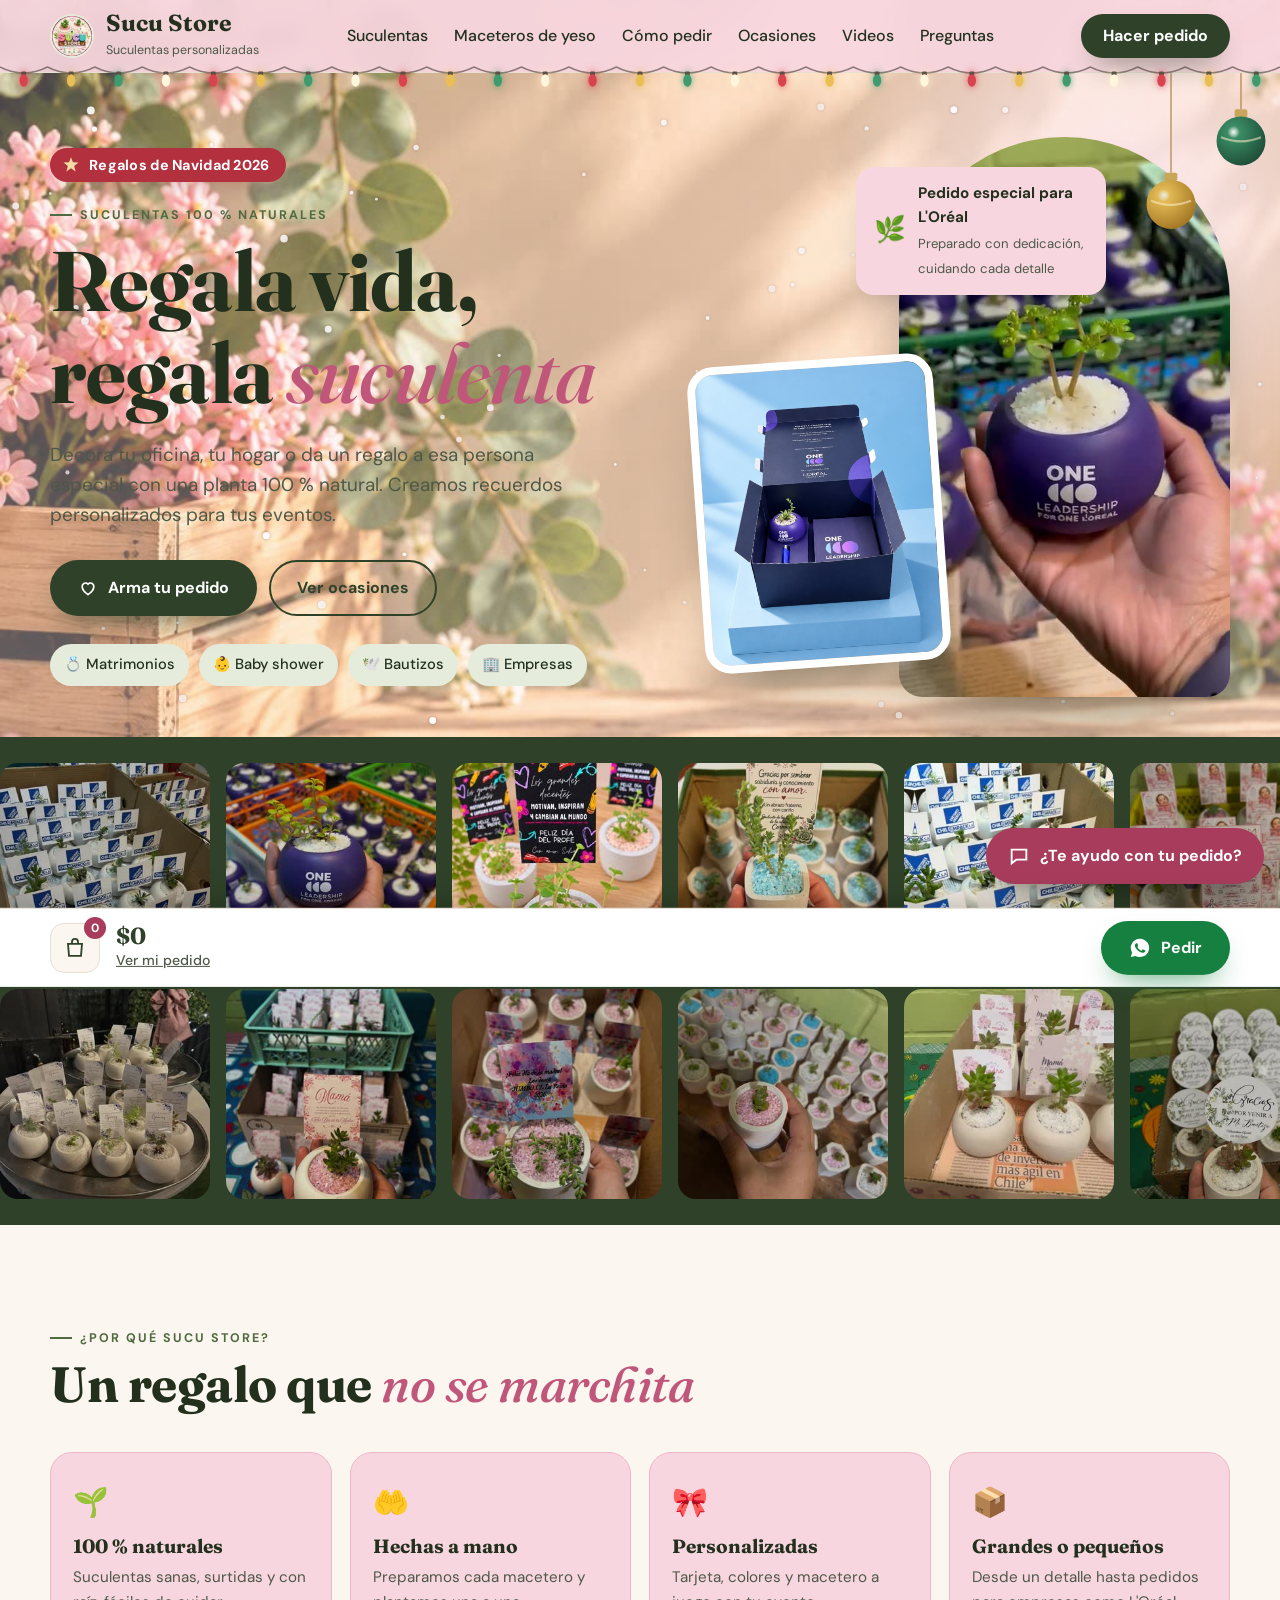
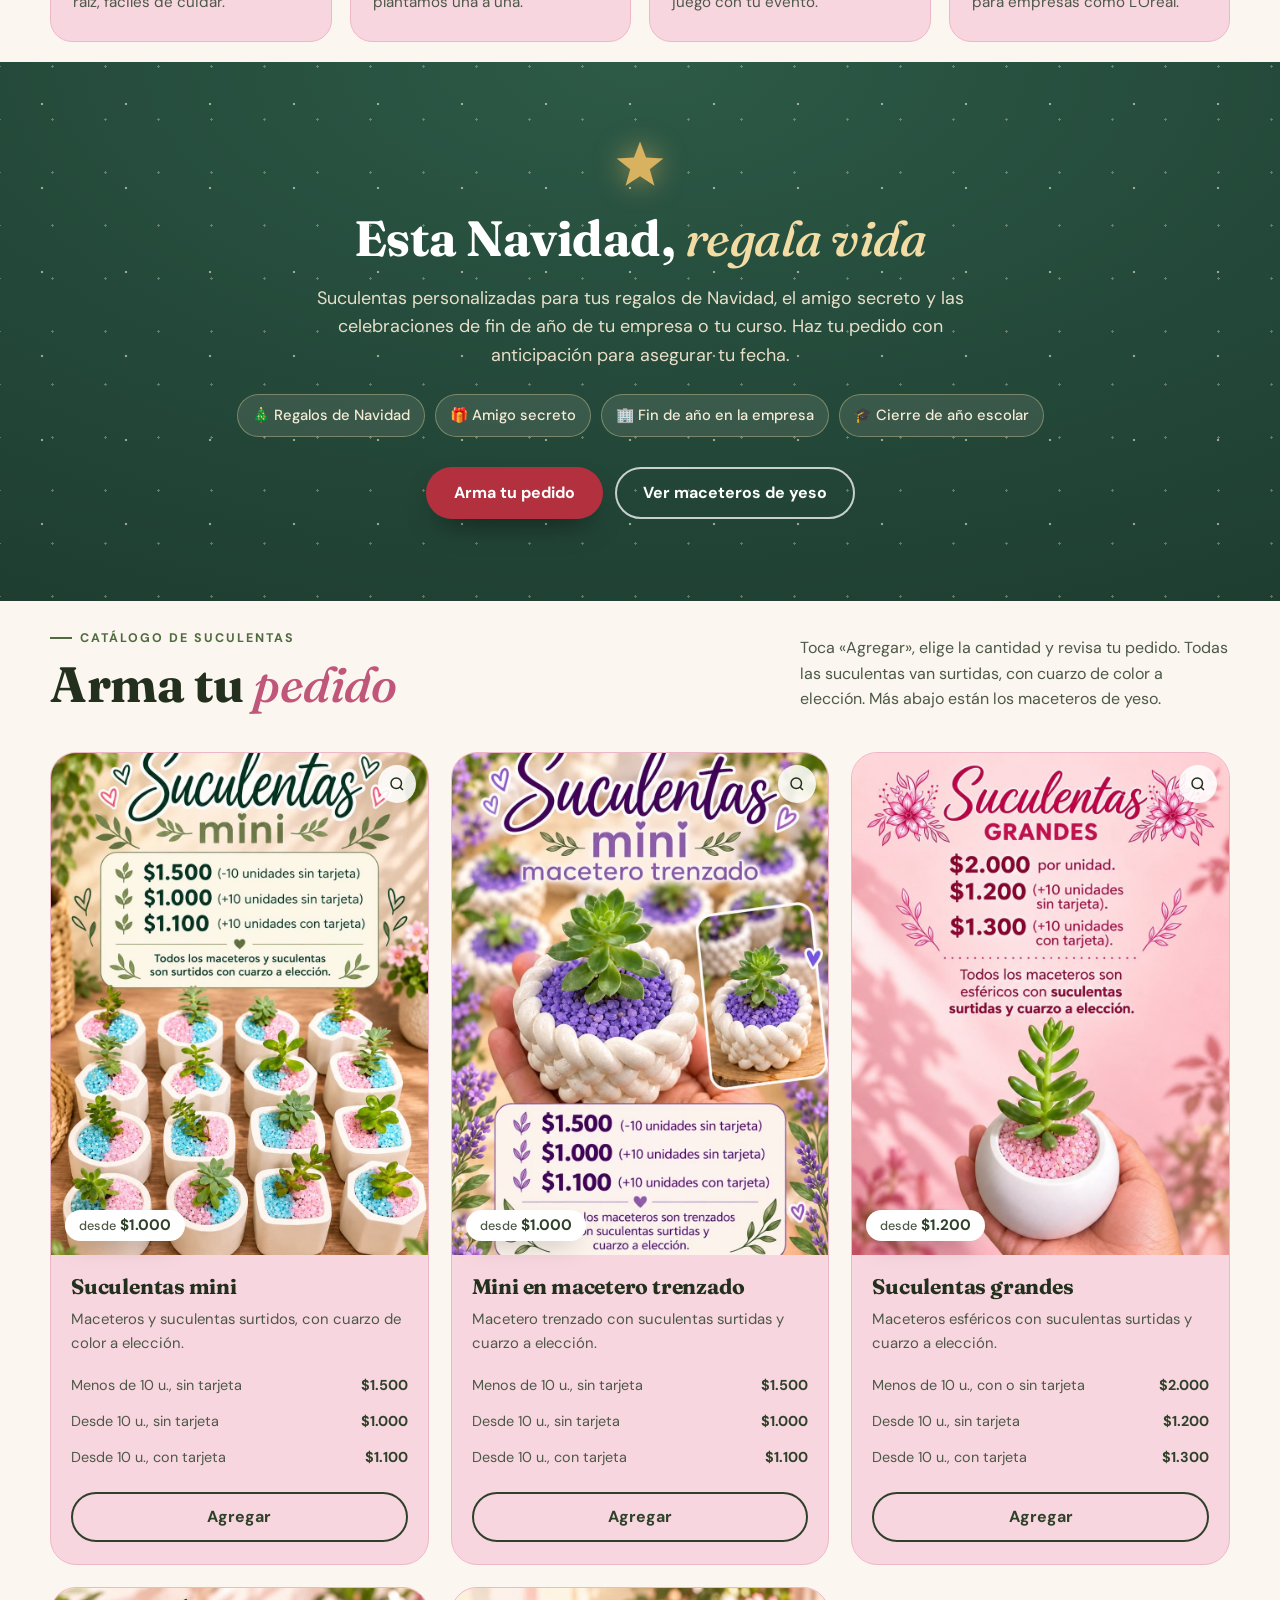
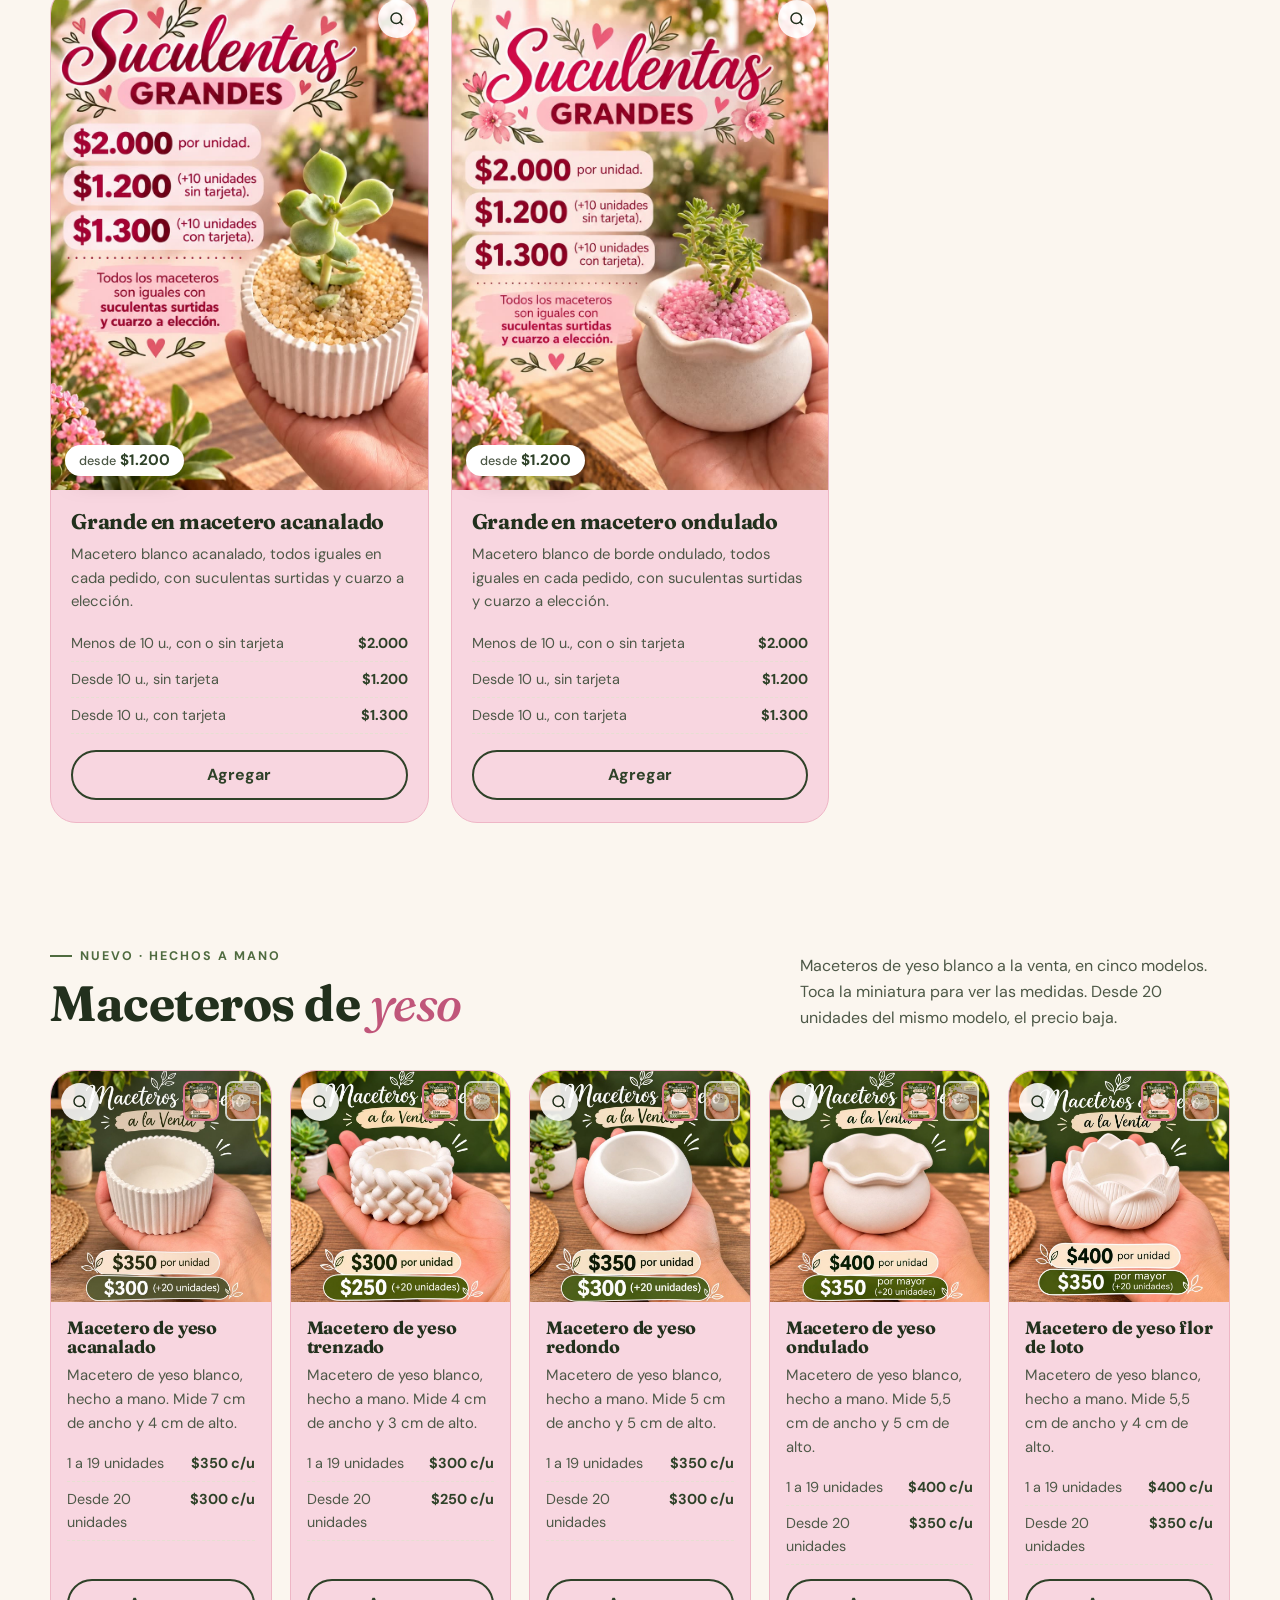
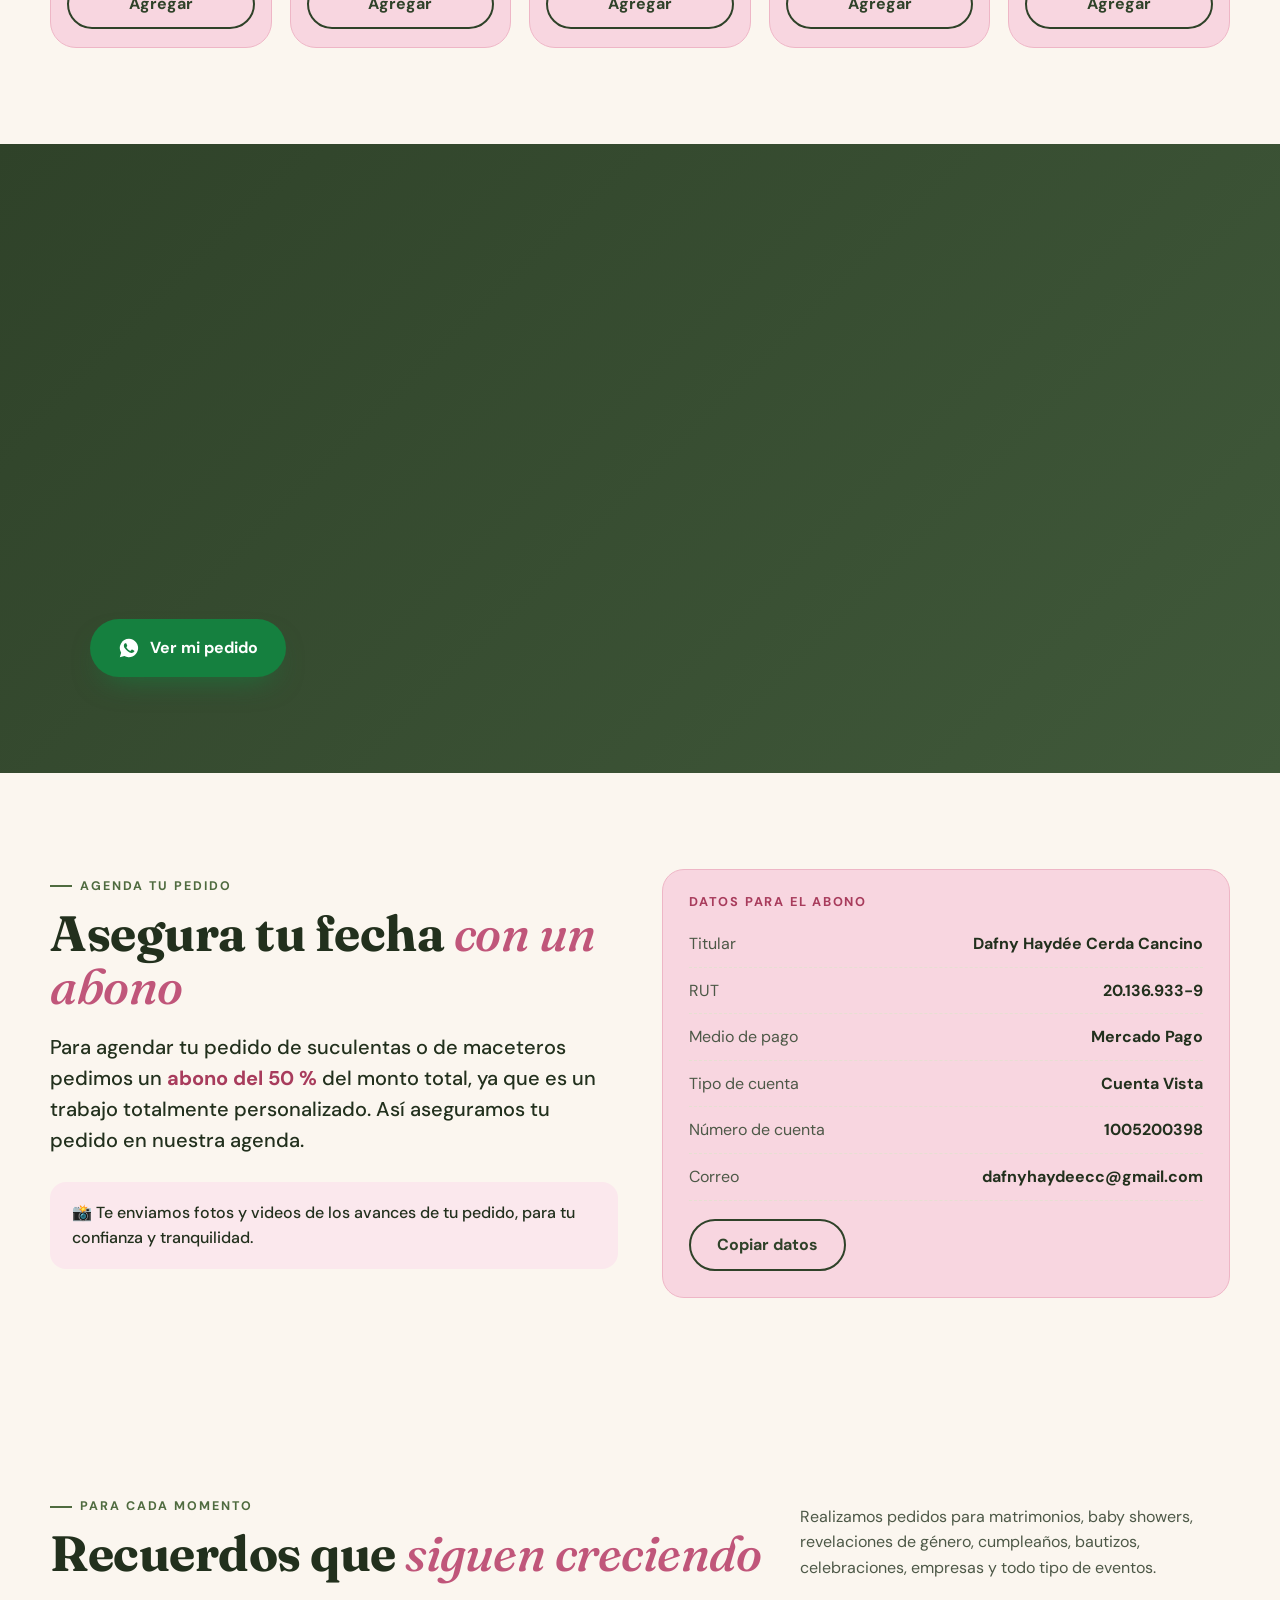
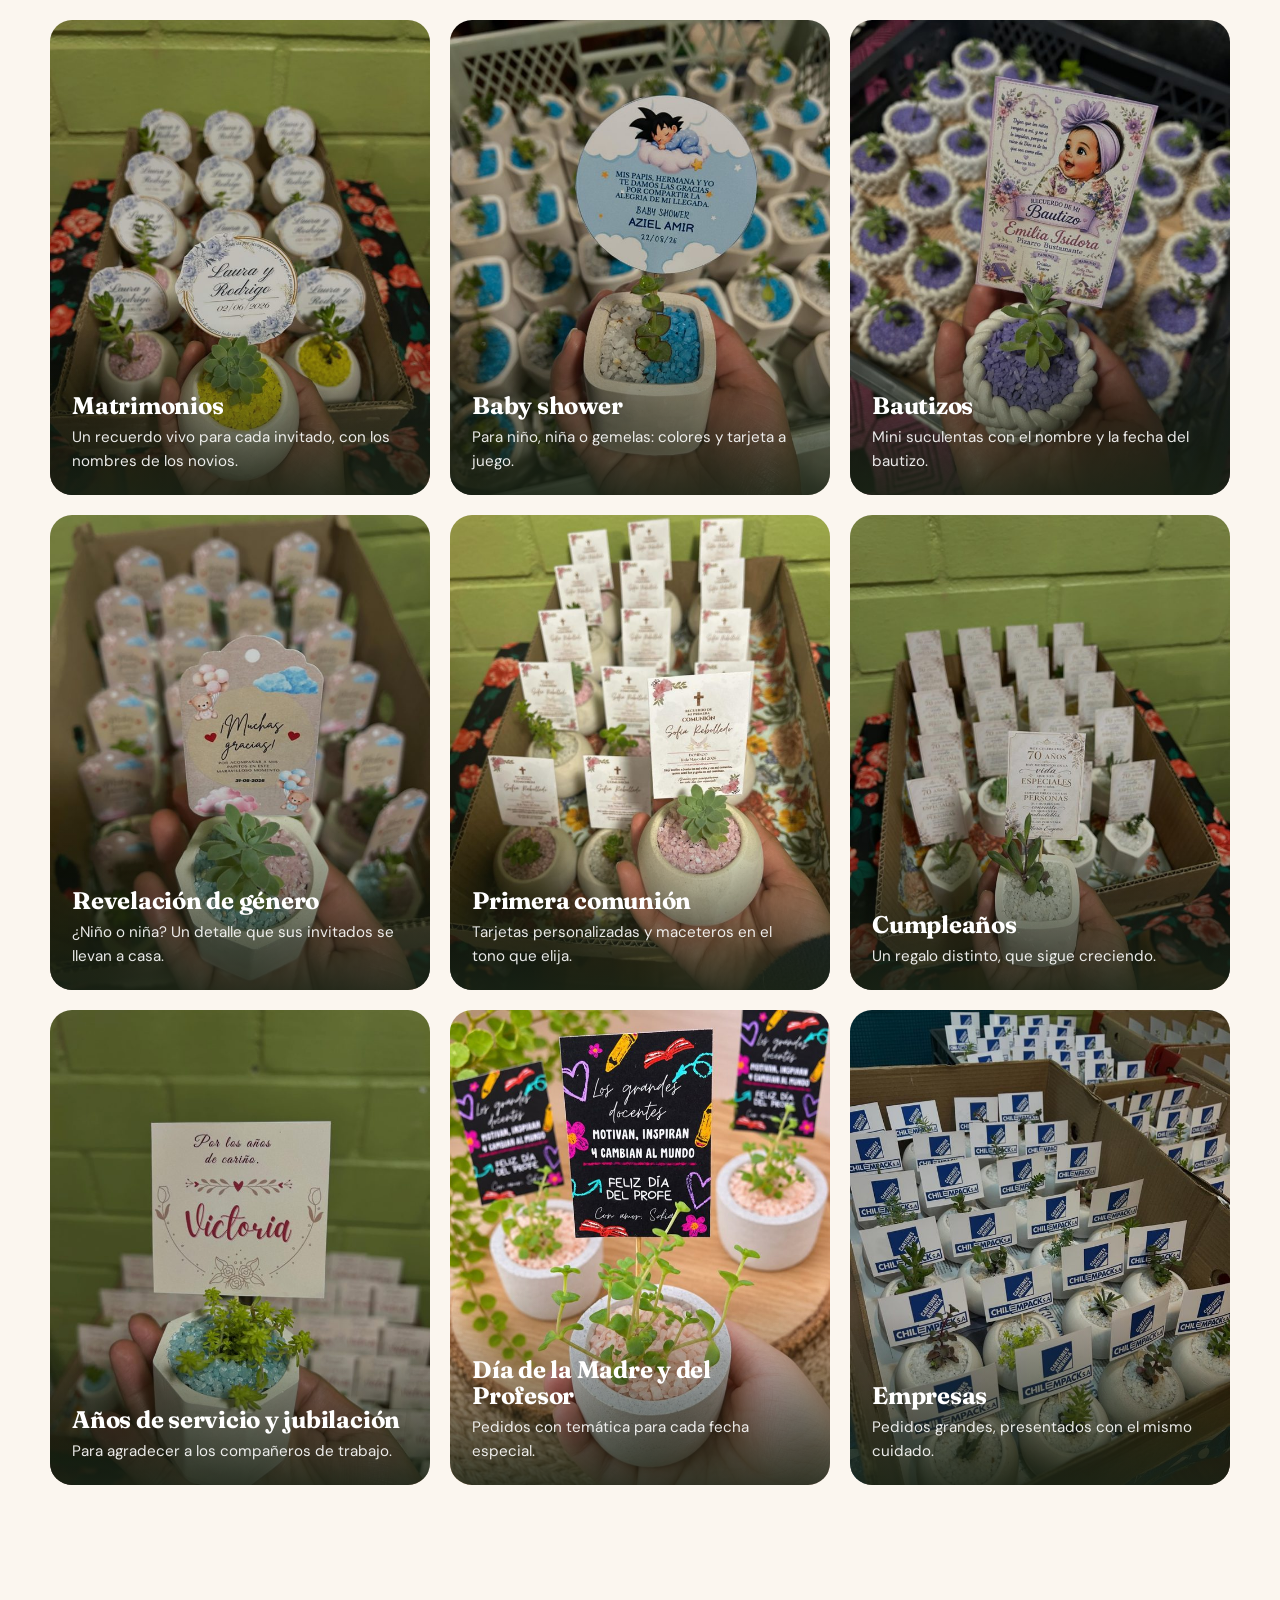
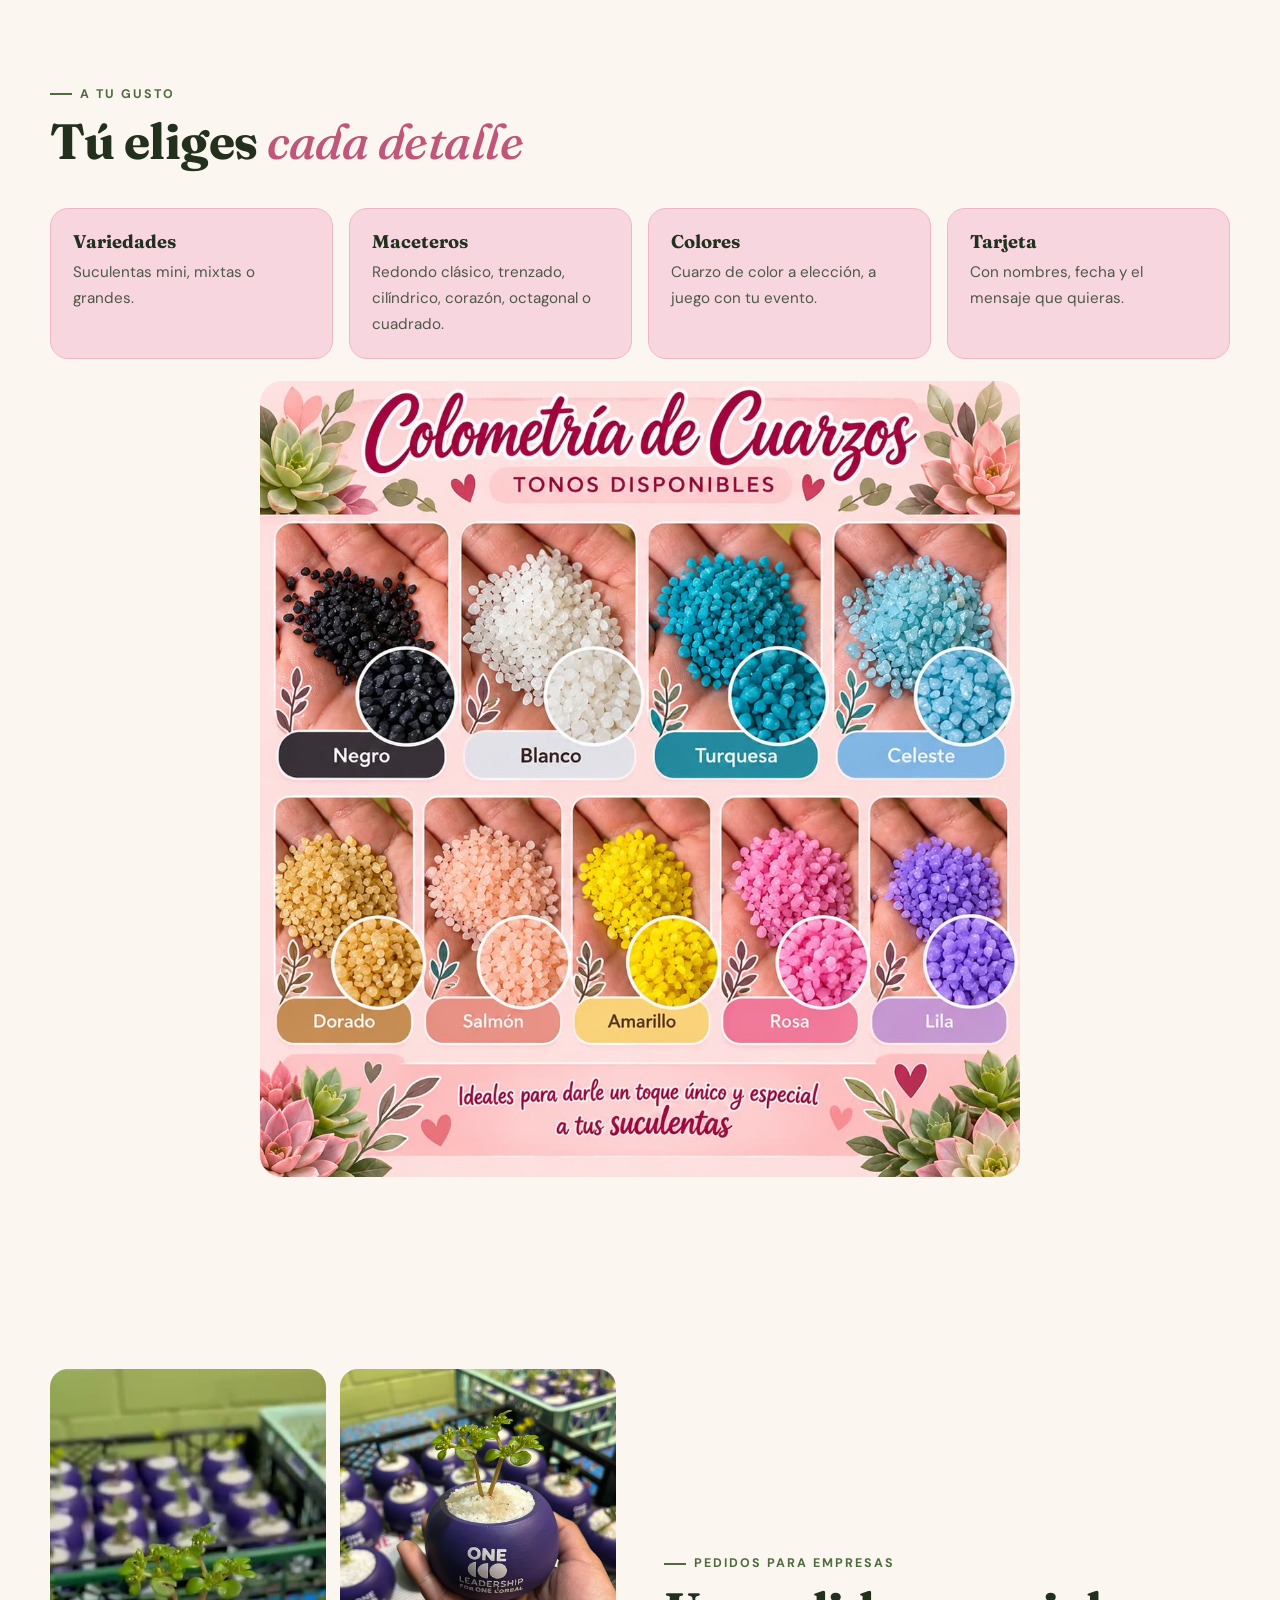
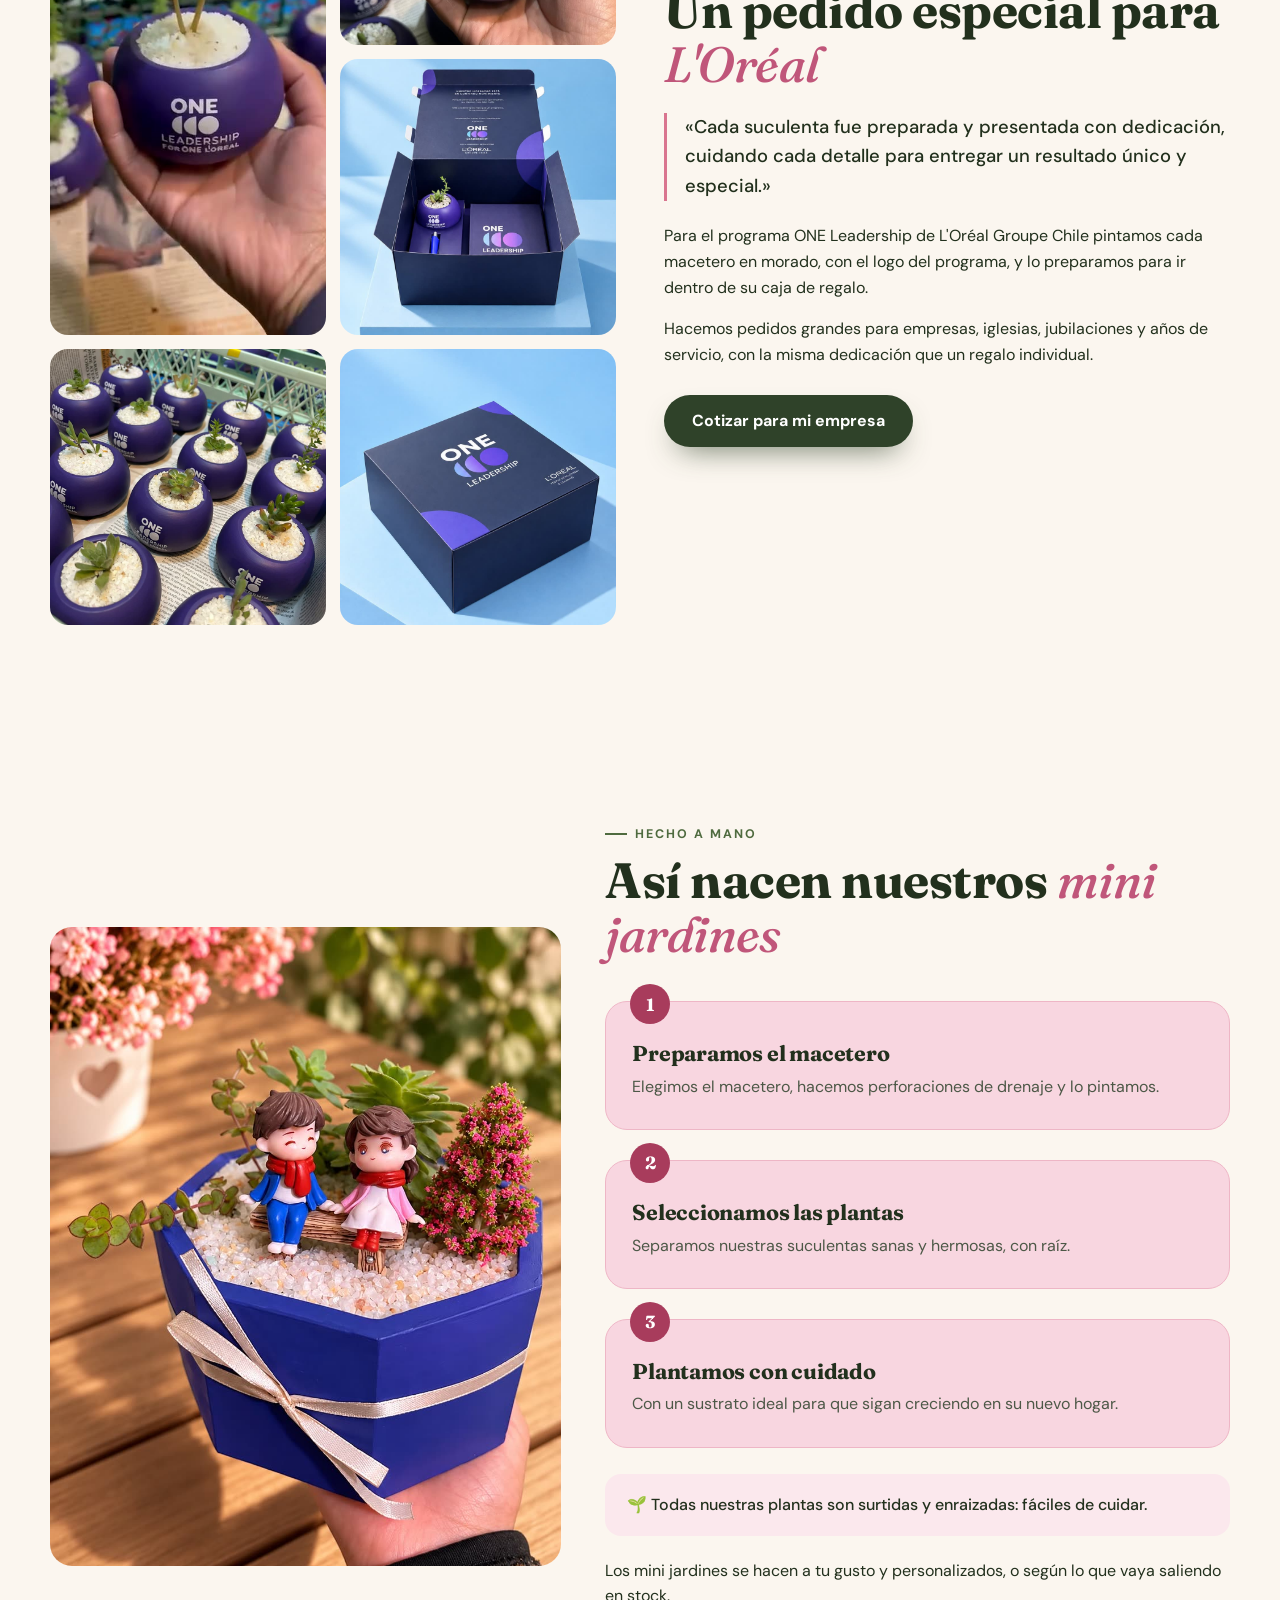
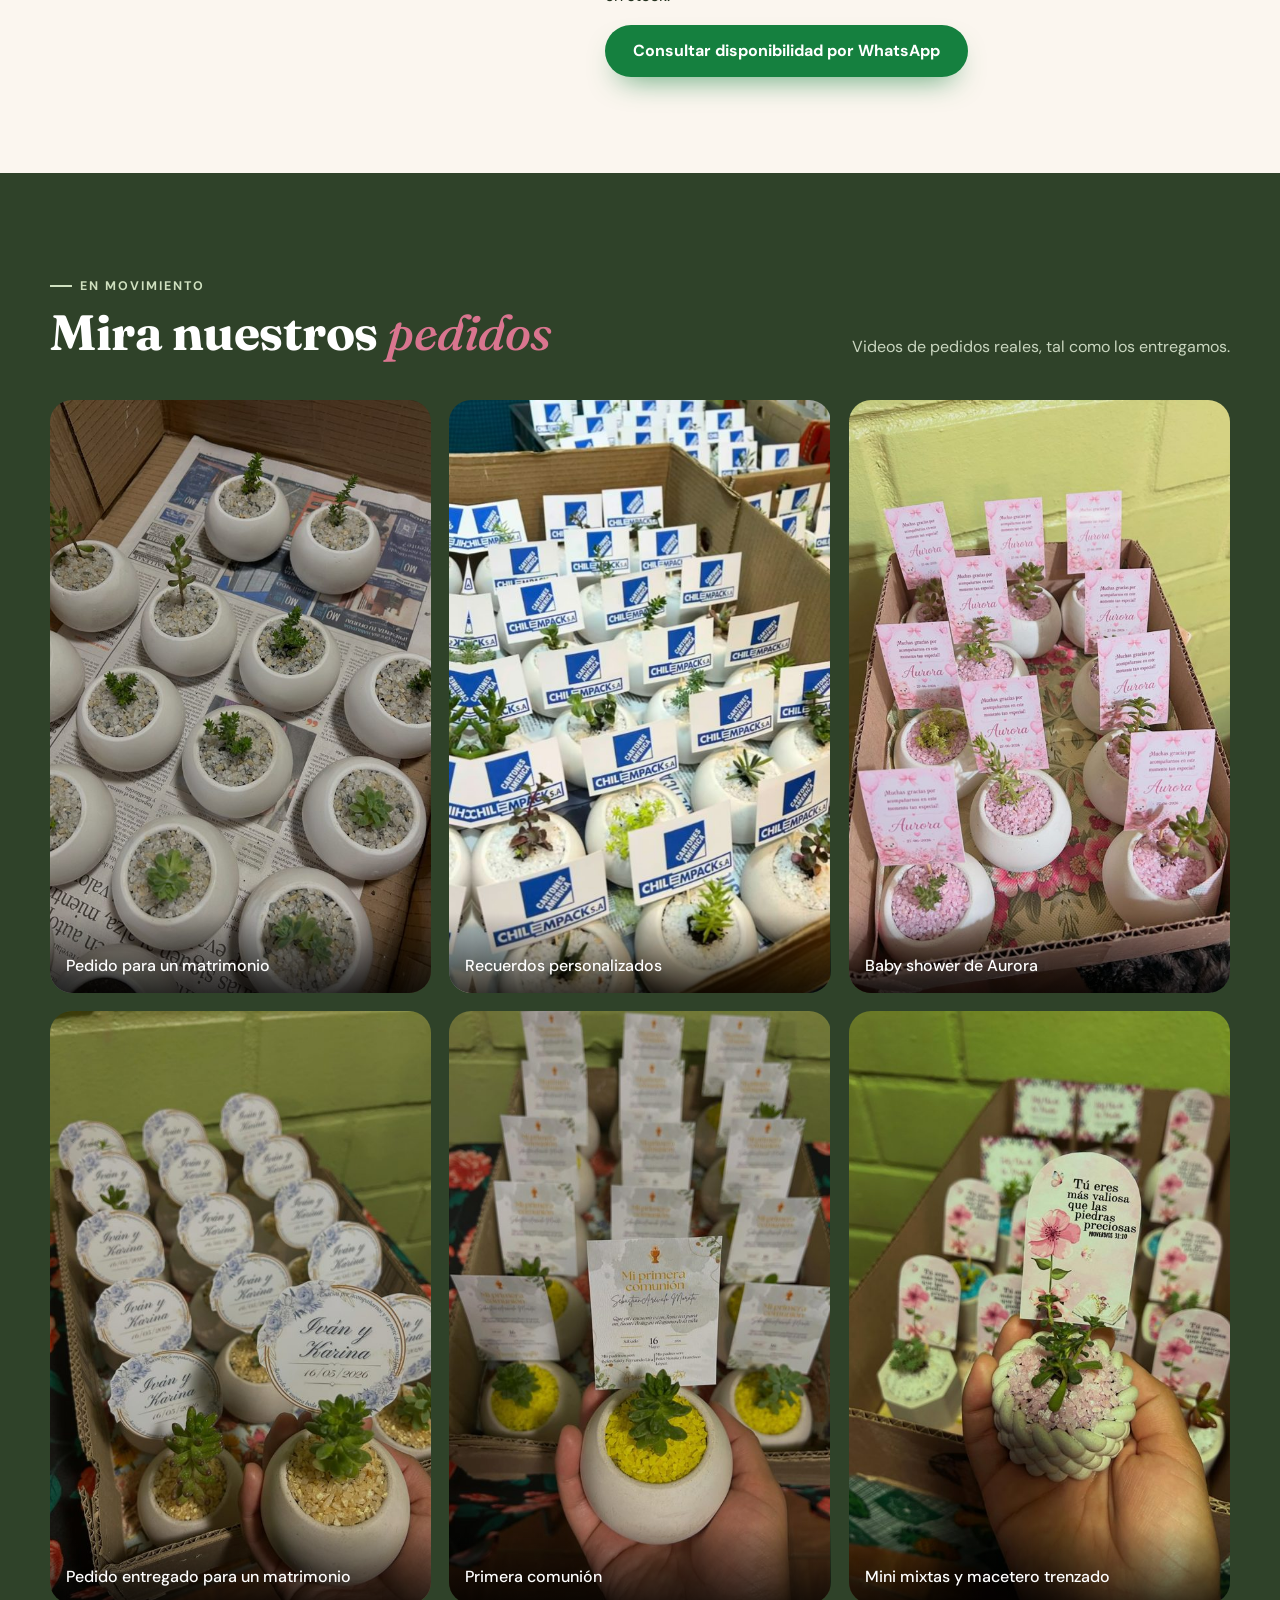
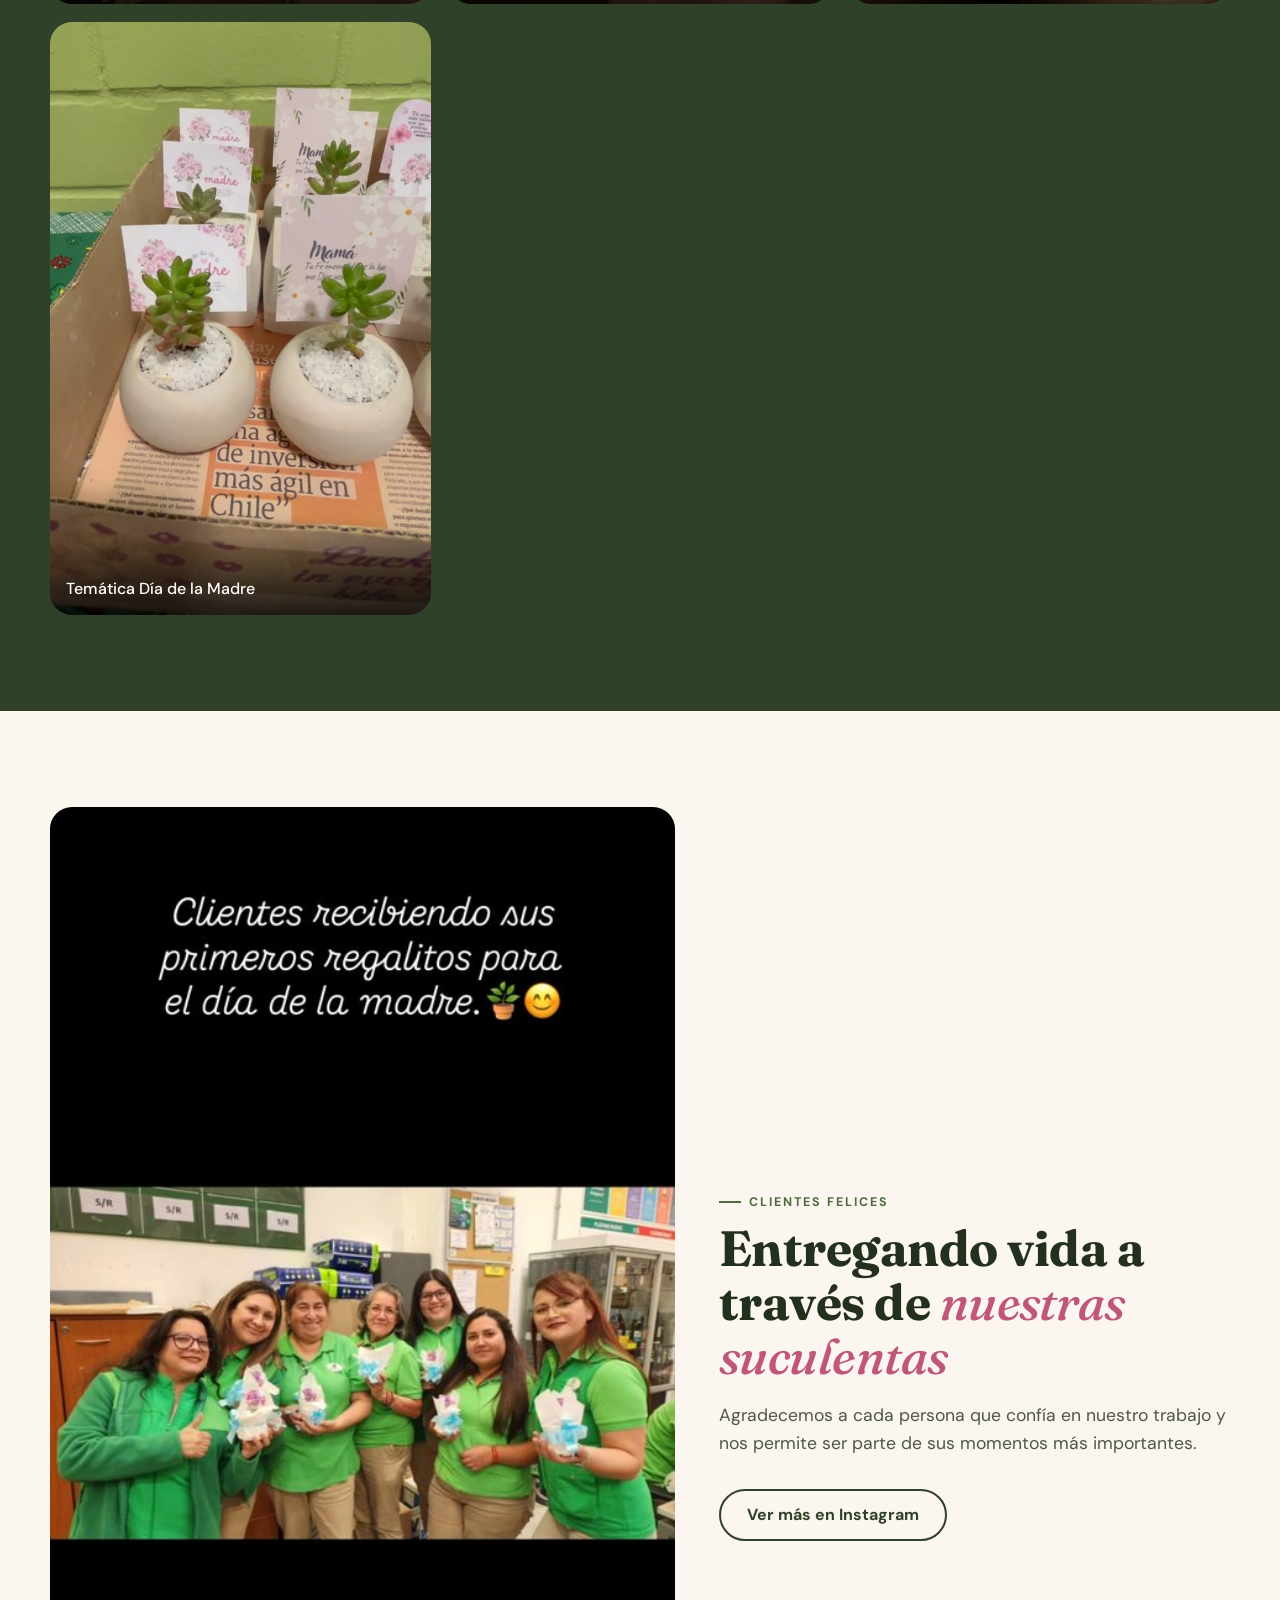
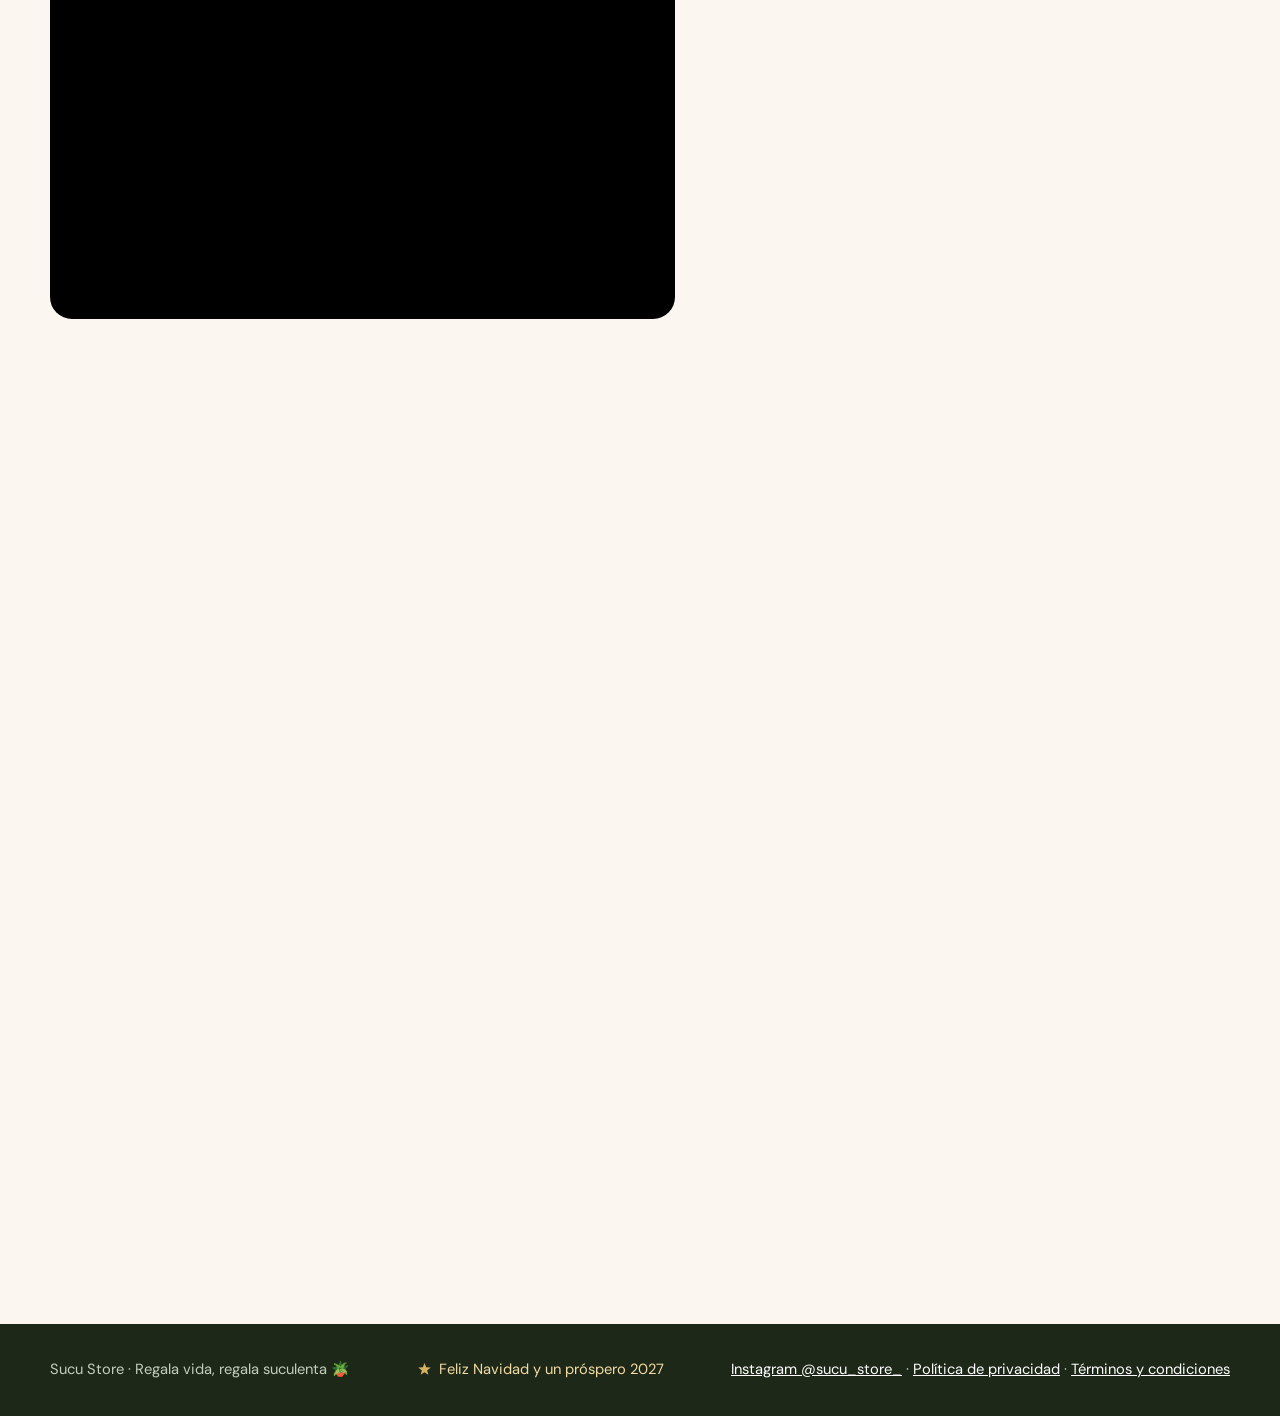
==== commit e3202368: "Sucu Store: diseño de Navidad (guirnalda, nieve, adornos, banda «Esta Navidad, regala vida»), se apa" ====
--- a/index.html
+++ b/index.html
@@ -17,6 +17,7 @@
 <link rel="preconnect" href="https://fonts.googleapis.com"><link rel="preconnect" href="https://fonts.gstatic.com" crossorigin>
 <link href="https://fonts.googleapis.com/css2?family=Fraunces:ital,opsz,wght@0,9..144,500;0,9..144,700;1,9..144,500&family=DM+Sans:wght@400;500;700&display=swap" rel="stylesheet">
 <link rel="stylesheet" href="assets/asistente.css">
+<link rel="stylesheet" href="assets/navidad.css?v=20261122">
 <style>
 :root{--bg:#fbf6ef;--surface:#f8d6e0;--text:#22301d;--muted:#4d5847;--accent:#4f6b3f;--line:#e7dfd2;--font:"DM Sans",system-ui,sans-serif;--display:"Fraunces",Georgia,serif;
 --verde:#4f6b3f;--verde-osc:#2f4229;--salvia:#e5ecdc;--rosa:#d9758f;--tarjeta:#f8d6e0;--rosa-osc:#a83c5c;--borde-rosa:#eeb6c6;--rosa-cl:#fbe8ed;--crema:#fbf6ef;--r:22px}
@@ -477,6 +478,8 @@
 
 <script>window.ASISTENTE = {"negocio": "Sucu Store", "persona": "Sucu Store", "wa": "56982474576", "ig": "sucu_store_", "boton": "¿Te ayudo con tu pedido?", "saludo": "¡Hola! Soy el asistente de Sucu Store 🪴 ¿Para qué ocasión buscas tus suculentas?", "cuando": [{"t": "Este mes", "m": "El evento es este mes."}, {"t": "En 1 a 3 meses", "m": "El evento es en 1 a 3 meses."}, {"t": "Más adelante", "m": "El evento es más adelante."}, {"t": "Solo quiero cotizar", "m": "Por ahora solo quiero cotizar."}], "servicios": [{"n": "Matrimonio", "info": "Recuerdos con los nombres de los novios y la fecha, en el macetero y los colores que elijas.", "opts": [], "kw": "matrimonio|boda|novios|casamiento"}, {"n": "Baby shower o bautizo", "info": "Mini suculentas con tarjeta personalizada, en los colores del evento.", "opts": [], "kw": "baby|shower|bautizo|bebe|guagua|revelacion|genero"}, {"n": "Cumpleaños o regalo", "info": "Un regalo 100 % natural que sigue creciendo. También hacemos pedidos pequeños.", "opts": [], "kw": "cumple|regalo|aniversario|mama|madre|profesor"}, {"n": "Empresa o evento", "info": "Pedidos grandes para empresas, jubilaciones y celebraciones, como el que preparamos para L'Oréal.", "opts": [], "kw": "empresa|evento|jubilacion|servicio|corporativ|iglesia|comunion"}], "faq": [{"pri": true, "kw": "precio|valor|cuanto|costo|cobra|sale|cotiz", "r": "Mini (también en macetero trenzado): $1.500 c/u si son menos de 10, con o sin tarjeta; desde 10, $1.000 sin tarjeta o $1.100 con tarjeta. Grandes: $2.000 c/u si son menos de 10, con o sin tarjeta; desde 10, $1.200 sin tarjeta o $1.300 con tarjeta. Cuéntame la ocasión y te dejo el mensaje listo para cotizar."}, {"pri": true, "kw": "yeso|macetero solo|maceteros solos|macetero de yeso|maceteros de yeso", "r": "Los maceteros de yeso blanco cuestan: acanalado $350 (desde 20 u., $300), trenzado $300 (desde 20 u., $250), redondo $350 (desde 20 u., $300), ondulado $400 (desde 20 u., $350) y flor de loto $400 (desde 20 u., $350). Puedes agregarlos al pedido en la sección «Maceteros de yeso»."}, {"pri": true, "kw": "jardin|jardines", "r": "Los mini jardines se hacen a tu gusto y personalizados, o según lo que vaya saliendo en stock. Consúltanos la disponibilidad por WhatsApp."}, {"kw": "abono|reserva|reservar|agendar|transferencia|pago|pagar", "r": "Para agendar tu pedido pedimos un abono del 50 % del total, porque cada pedido es personalizado. Si anulas el pedido, te devolvemos el abono. Los datos están en la sección «Agenda tu pedido» de esta página."}, {"kw": "color|colores|cuarzo", "r": "El cuarzo puede ser negro, blanco, turquesa, celeste, dorado, salmón, amarillo, rosa o lila. Puedes elegirlo al armar tu pedido."}, {"kw": "pequeno|pocas|una sola|detalle|unidad", "r": "Sí, también hacemos pedidos pequeños y suculentas al detalle."}, {"kw": "cuidado|cuidar|regar|riego|sol|agua", "r": "Son surtidas y enraizadas, fáciles de cuidar: riégalas los días correspondientes y déjalas un ratito al sol."}, {"kw": "anticipacion|cuando pedir|plazo|demora|tiempo", "r": "De 5 a 50 unidades, con algunos días de anticipación; más de 50, idealmente con una semana. Según la demanda podemos hacer excepciones."}, {"kw": "entrega|despacho|envio|retiro|donde", "r": "Puedes retirar en nuestro domicilio, recibirlo gratis en el metro Las Mercedes o pedir envío con recargo según la comuna."}]};</script>
 <script src="assets/asistente.js" defer></script>
+<!-- temporada navideña: se apaga sola el 07-01-2027 -->
+<script src="assets/navidad.js?v=20261122" defer></script>
 <script>
 const WA = "56982474576", P = [{"k": "mini", "n": "Suculentas mini", "img": "cat-mini", "p": {"unidad": 1500, "sin": 1000, "con": 1100}, "ini": 1, "paso": 1, "min": 1, "yeso": null}, {"k": "trenzado", "n": "Mini en macetero trenzado", "img": "cat-trenzado", "p": {"unidad": 1500, "sin": 1000, "con": 1100}, "ini": 1, "paso": 1, "min": 1, "yeso": null}, {"k": "grandes", "n": "Suculentas grandes", "img": "cat-grandes", "p": {"unidad": 2000, "sin": 1200, "con": 1300}, "ini": 1, "paso": 1, "min": 1, "yeso": null}, {"k": "acanalado", "n": "Grande en macetero acanalado", "img": "cat-grandes-2", "p": {"unidad": 2000, "sin": 1200, "con": 1300}, "ini": 1, "paso": 1, "min": 1, "yeso": null}, {"k": "ondulado", "n": "Grande en macetero ondulado", "img": "cat-grandes-3", "p": {"unidad": 2000, "sin": 1200, "con": 1300}, "ini": 1, "paso": 1, "min": 1, "yeso": null}, {"k": "yeso-acanalado", "n": "Macetero de yeso acanalado", "img": "yeso-acanalado", "p": {"unidad": 350, "mayor": 300, "umbral": 20}, "ini": 1, "paso": 1, "min": 1, "yeso": true}, {"k": "yeso-trenzado", "n": "Macetero de yeso trenzado", "img": "yeso-trenzado", "p": {"unidad": 300, "mayor": 250, "umbral": 20}, "ini": 1, "paso": 1, "min": 1, "yeso": true}, {"k": "yeso-redondo", "n": "Macetero de yeso redondo", "img": "yeso-redondo", "p": {"unidad": 350, "mayor": 300, "umbral": 20}, "ini": 1, "paso": 1, "min": 1, "yeso": true}, {"k": "yeso-ondulado", "n": "Macetero de yeso ondulado", "img": "yeso-ondulado", "p": {"unidad": 400, "mayor": 350, "umbral": 20}, "ini": 1, "paso": 1, "min": 1, "yeso": true}, {"k": "yeso-loto", "n": "Macetero de yeso flor de loto", "img": "yeso-loto", "p": {"unidad": 400, "mayor": 350, "umbral": 20}, "ini": 1, "paso": 1, "min": 1, "yeso": true}];
 const $ = id => document.getElementById(id), clp = n => '$' + n.toLocaleString('es-CL');
--- a/assets/navidad.css
+++ b/assets/navidad.css
@@ -0,0 +1,76 @@
+/* Temporada navideña de Sucu Store (la dueña lo aprobó el 22-11-2026).
+   Todo vive bajo html.navidad: navidad.js pone esa clase solo hasta el 06-01-2027.
+   Pasada la fecha la página vuelve sola a su diseño de siempre. Para verla fuera de fecha: ?navidad=1 */
+:root{--nv-pino:#24493a;--nv-pino-2:#1b382c;--nv-rojo:#b3313f;--nv-rojo-2:#8c2532;--nv-oro:#d9b25f;--nv-oro-2:#f2dca4}
+
+/* Guirnalda de luces bajo la cabecera */
+.nv-guirnalda{position:absolute;left:0;right:0;bottom:-19px;height:26px;pointer-events:none;z-index:2}
+.nv-guirnalda svg{width:100%;height:26px;overflow:visible;display:block}
+.nv-guirnalda .cable{fill:none;stroke:#3b3027;stroke-width:1.4;opacity:.55}
+.nv-guirnalda .foco{transform-box:fill-box;transform-origin:center top;animation:nv-foco 2.4s ease-in-out infinite}
+.nv-guirnalda .f1{fill:#d8434e;filter:drop-shadow(0 0 4px rgba(216,67,78,.85))}
+.nv-guirnalda .f2{fill:#e9be55;filter:drop-shadow(0 0 4px rgba(233,190,85,.9))}
+.nv-guirnalda .f3{fill:#3f9a6e;filter:drop-shadow(0 0 4px rgba(63,154,110,.85))}
+.nv-guirnalda .f4{fill:#fff6dc;filter:drop-shadow(0 0 5px rgba(255,240,200,.95))}
+.nv-guirnalda .casquillo{fill:#5d5046}
+@keyframes nv-foco{0%,100%{opacity:1}50%{opacity:.38}}
+.navidad .top nav{z-index:3}
+
+/* Portada: nieve, adornos colgando y sello de temporada */
+.nv-nieve{position:absolute;inset:0;width:100%;height:100%;pointer-events:none;z-index:1}
+.navidad .hero .wrap{z-index:2}
+.nv-adornos{position:absolute;top:0;right:3%;display:flex;gap:26px;pointer-events:none;z-index:3}
+.nv-adorno{display:block;transform-origin:50% 0;animation:nv-vaiven 5.5s ease-in-out infinite}
+.nv-adorno:nth-child(2){animation-duration:6.4s;animation-delay:-2s}
+.nv-adorno:nth-child(3){animation-duration:4.9s;animation-delay:-1s}
+.nv-adorno svg{width:58px;height:auto;overflow:visible;display:block}
+@keyframes nv-vaiven{0%,100%{transform:rotate(3.5deg)}50%{transform:rotate(-3.5deg)}}
+.nv-sello{display:inline-flex;align-items:center;gap:9px;margin-bottom:16px;padding:8px 16px 8px 12px;border-radius:999px;
+  background:var(--nv-rojo);color:#fff;font:700 .9rem/1 var(--font);letter-spacing:.02em;box-shadow:0 10px 22px -14px rgba(140,37,50,.9)}
+.nv-sello svg{width:18px;height:18px;color:var(--nv-oro-2);animation:nv-brillo 2.6s ease-in-out infinite}
+@keyframes nv-brillo{0%,100%{transform:scale(1) rotate(0);opacity:1}50%{transform:scale(.82) rotate(18deg);opacity:.75}}
+
+/* Botones principales con destello dorado */
+.navidad .hero .btn-p,.navidad .nv-saludo .btn-p{position:relative;overflow:hidden}
+.navidad .hero .btn-p::after,.navidad .nv-saludo .btn-p::after{content:"";position:absolute;top:0;bottom:0;left:-60%;width:40%;
+  background:linear-gradient(100deg,transparent,rgba(255,255,255,.7),transparent);transform:skewX(-20deg);animation:nv-destello 4.5s ease-in-out infinite}
+@keyframes nv-destello{0%,62%{left:-60%}100%{left:130%}}
+
+/* Banda «Esta Navidad, regala vida» antes del catálogo */
+.nv-saludo{position:relative;overflow:hidden;background:radial-gradient(120% 140% at 50% 0%,#2d5a47 0%,var(--nv-pino) 45%,var(--nv-pino-2) 100%);color:#f6ecd6;padding:76px 0 82px;text-align:center}
+.nv-saludo .wrap{position:relative;z-index:1}
+.nv-saludo .estrella-grande{width:56px;height:56px;margin:0 auto 18px;color:var(--nv-oro);filter:drop-shadow(0 0 14px rgba(217,178,95,.7));animation:nv-brillo 3.2s ease-in-out infinite;display:block}
+.nv-saludo h2{color:#fff;text-wrap:balance}
+.nv-saludo h2 em{color:var(--nv-oro-2)}
+.nv-saludo p{margin:18px auto 0;max-width:56ch;font-size:1.12rem;color:#e9dfc9}
+.nv-saludo .ideas{display:flex;flex-wrap:wrap;justify-content:center;gap:10px;margin-top:24px}
+.nv-saludo .ideas span{padding:9px 14px;border-radius:999px;background:rgba(255,246,220,.1);border:1px solid rgba(242,220,164,.35);font-weight:500;font-size:.92rem}
+.nv-saludo .acciones{justify-content:center;margin-top:30px}
+.nv-saludo .btn-p{background:var(--nv-rojo);box-shadow:0 14px 30px -14px rgba(0,0,0,.6)}.nv-saludo .btn-p:hover{background:var(--nv-rojo-2)}
+.nv-saludo .btn-s{border-color:rgba(255,255,255,.75);color:#fff}.nv-saludo .btn-s:hover{background:#fff;color:var(--nv-pino-2)}
+.nv-saludo .puntos{position:absolute;inset:0;pointer-events:none;z-index:0;
+  background-image:radial-gradient(circle,rgba(255,246,220,.55) 1.2px,transparent 1.6px),radial-gradient(circle,rgba(255,246,220,.3) 1px,transparent 1.4px);
+  background-size:84px 84px,53px 53px;background-position:0 0,26px 31px;animation:nv-caer 26s linear infinite}
+@keyframes nv-caer{to{background-position:0 840px,26px 561px}}
+
+/* Pie */
+.nv-pie-saludo{display:inline-flex;align-items:center;gap:7px;color:var(--nv-oro-2)}
+.nv-pie-saludo svg{width:15px;height:15px;color:var(--nv-oro)}
+
+/* escritorio: dos adornos en el margen derecho, sin tapar el recuadro de L'Oréal */
+@media (min-width:901px){.nv-adornos{right:10px;gap:12px}.nv-adorno:nth-child(1){display:none}}
+@media (max-width:600px){.nv-saludo .ideas{gap:8px}.nv-saludo .ideas span{font-size:.84rem;padding:8px 12px}}
+@media (max-width:900px){
+  .nv-adornos{right:2%;gap:14px}
+  .nv-adorno svg{width:42px}
+  .nv-adorno:nth-child(3){display:none}
+  .nv-saludo{padding:60px 0 64px}
+}
+@media (max-width:600px){
+  .nv-adorno:nth-child(2){display:none}
+  .nv-adorno svg{width:34px}
+}
+@media (prefers-reduced-motion:reduce){
+  .navidad *,.navidad *::before,.navidad *::after{animation:none!important}
+  .navidad .hero .btn-p::after,.navidad .nv-saludo .btn-p::after{display:none}
+}
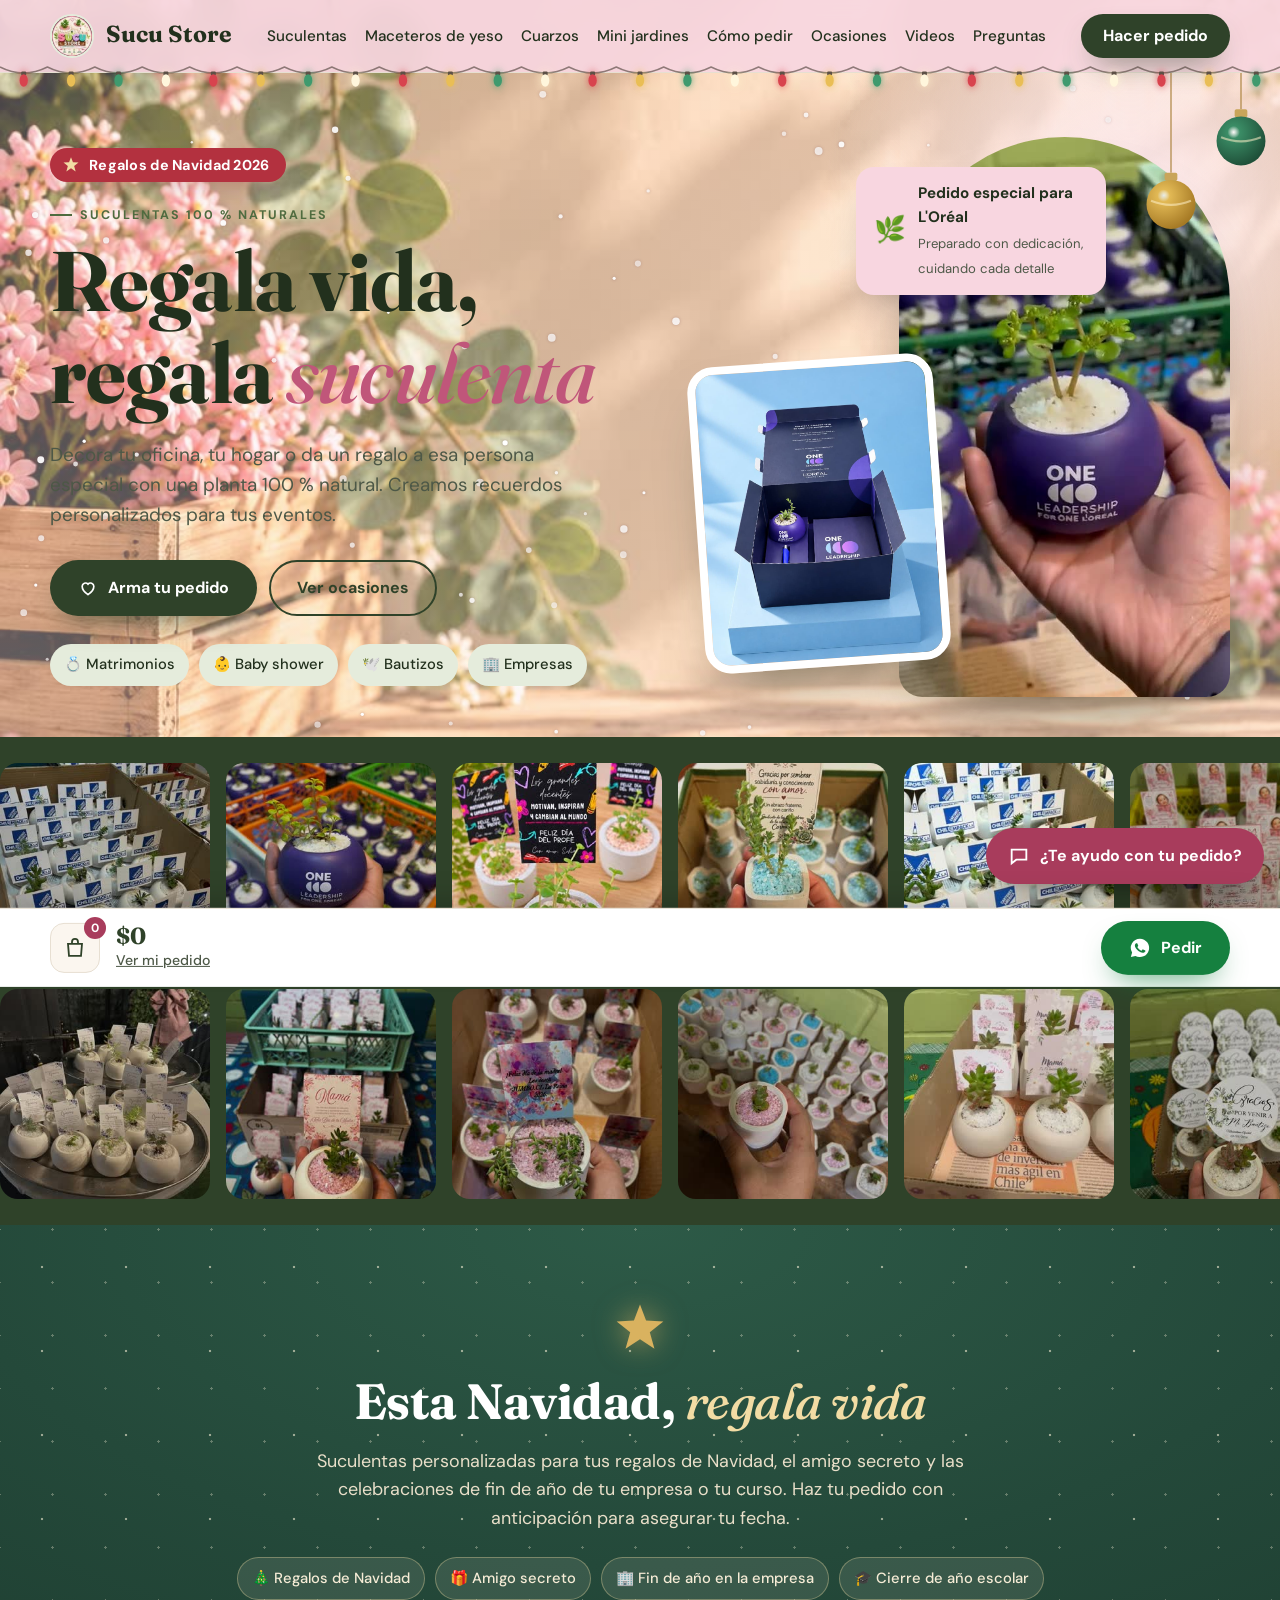
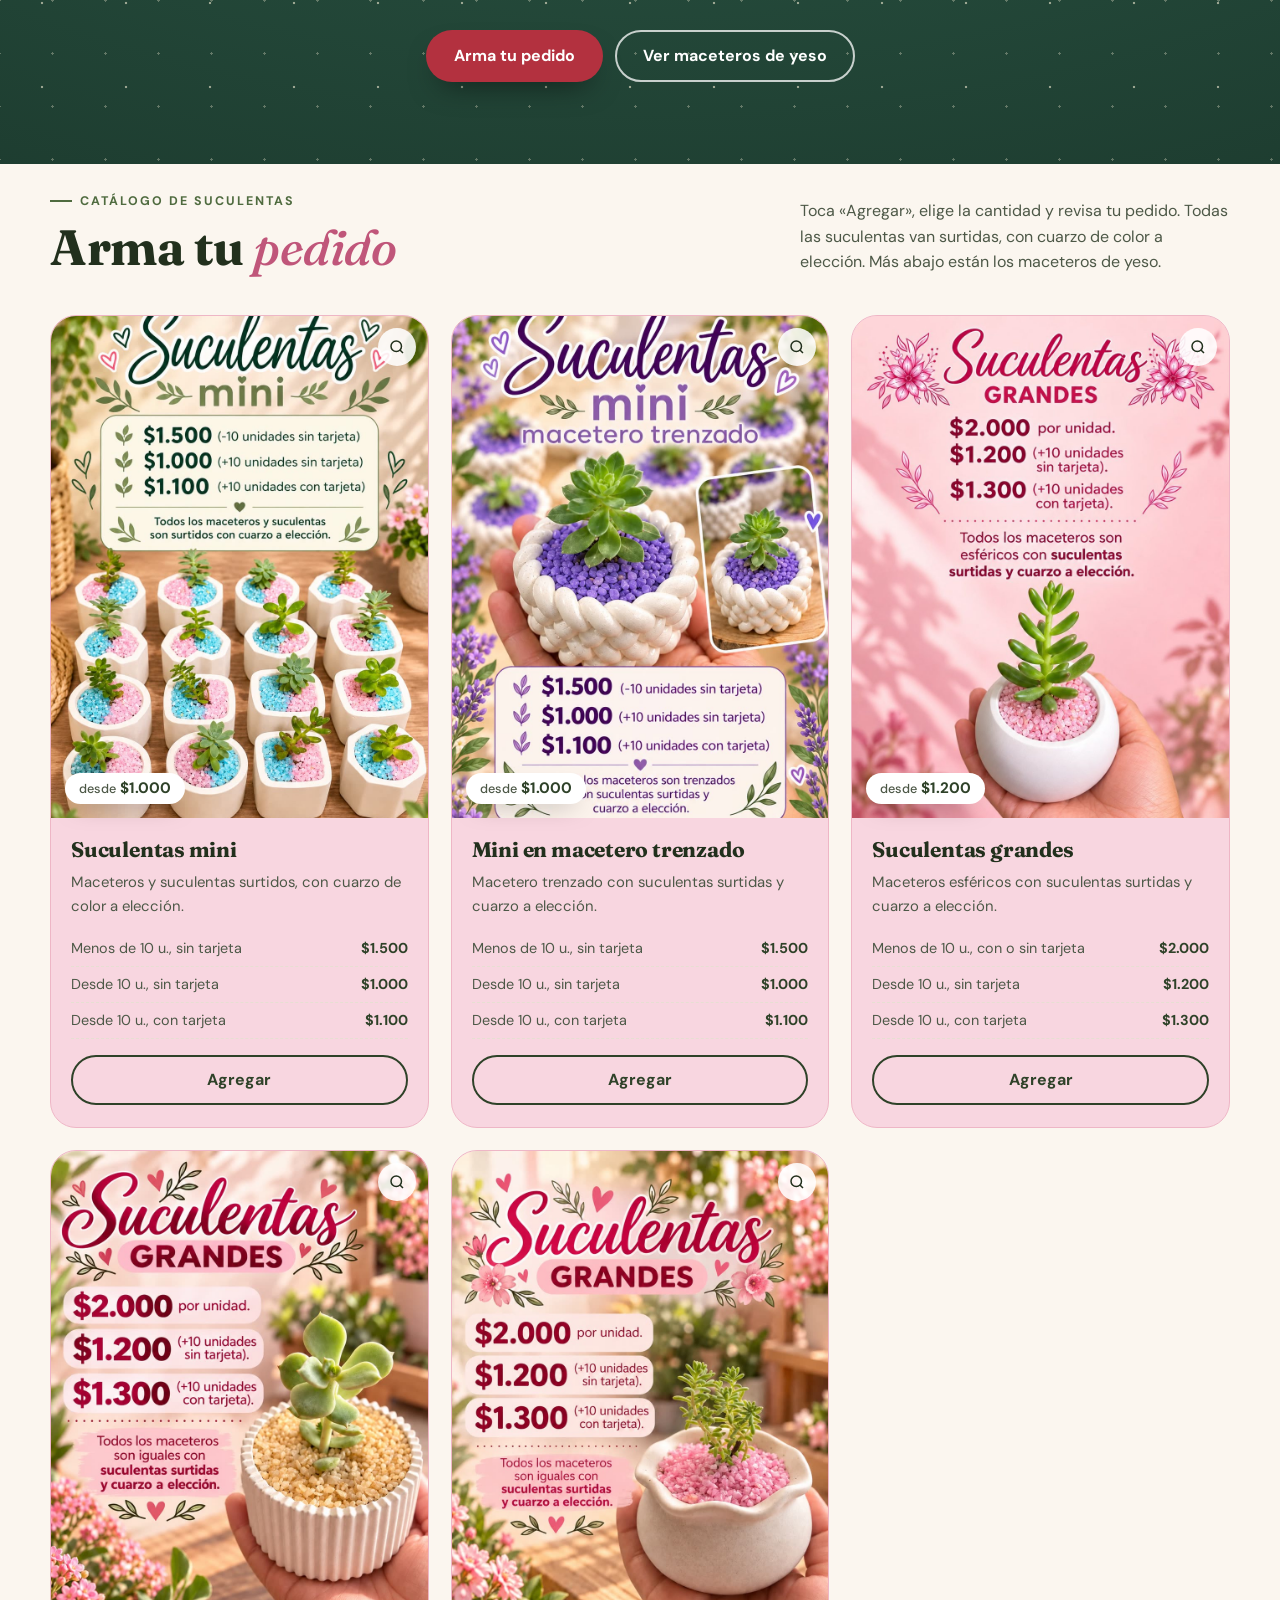
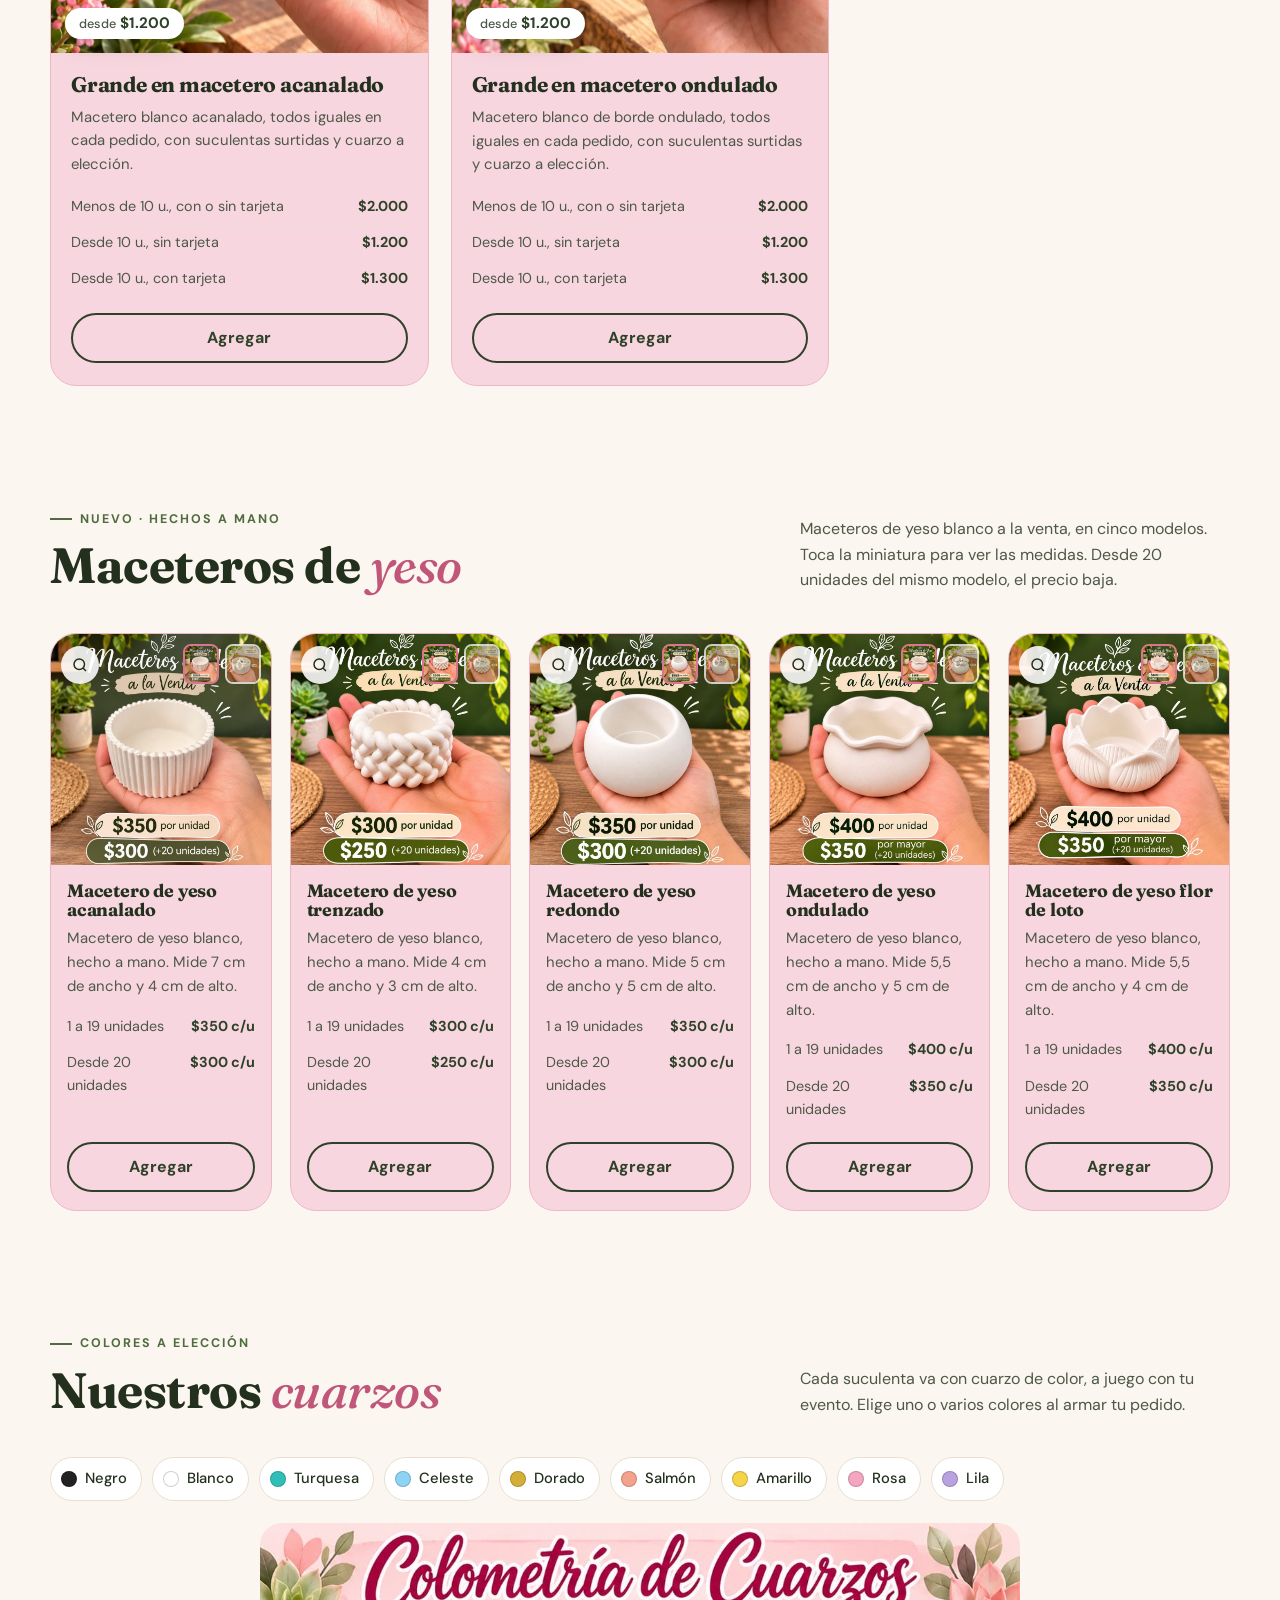
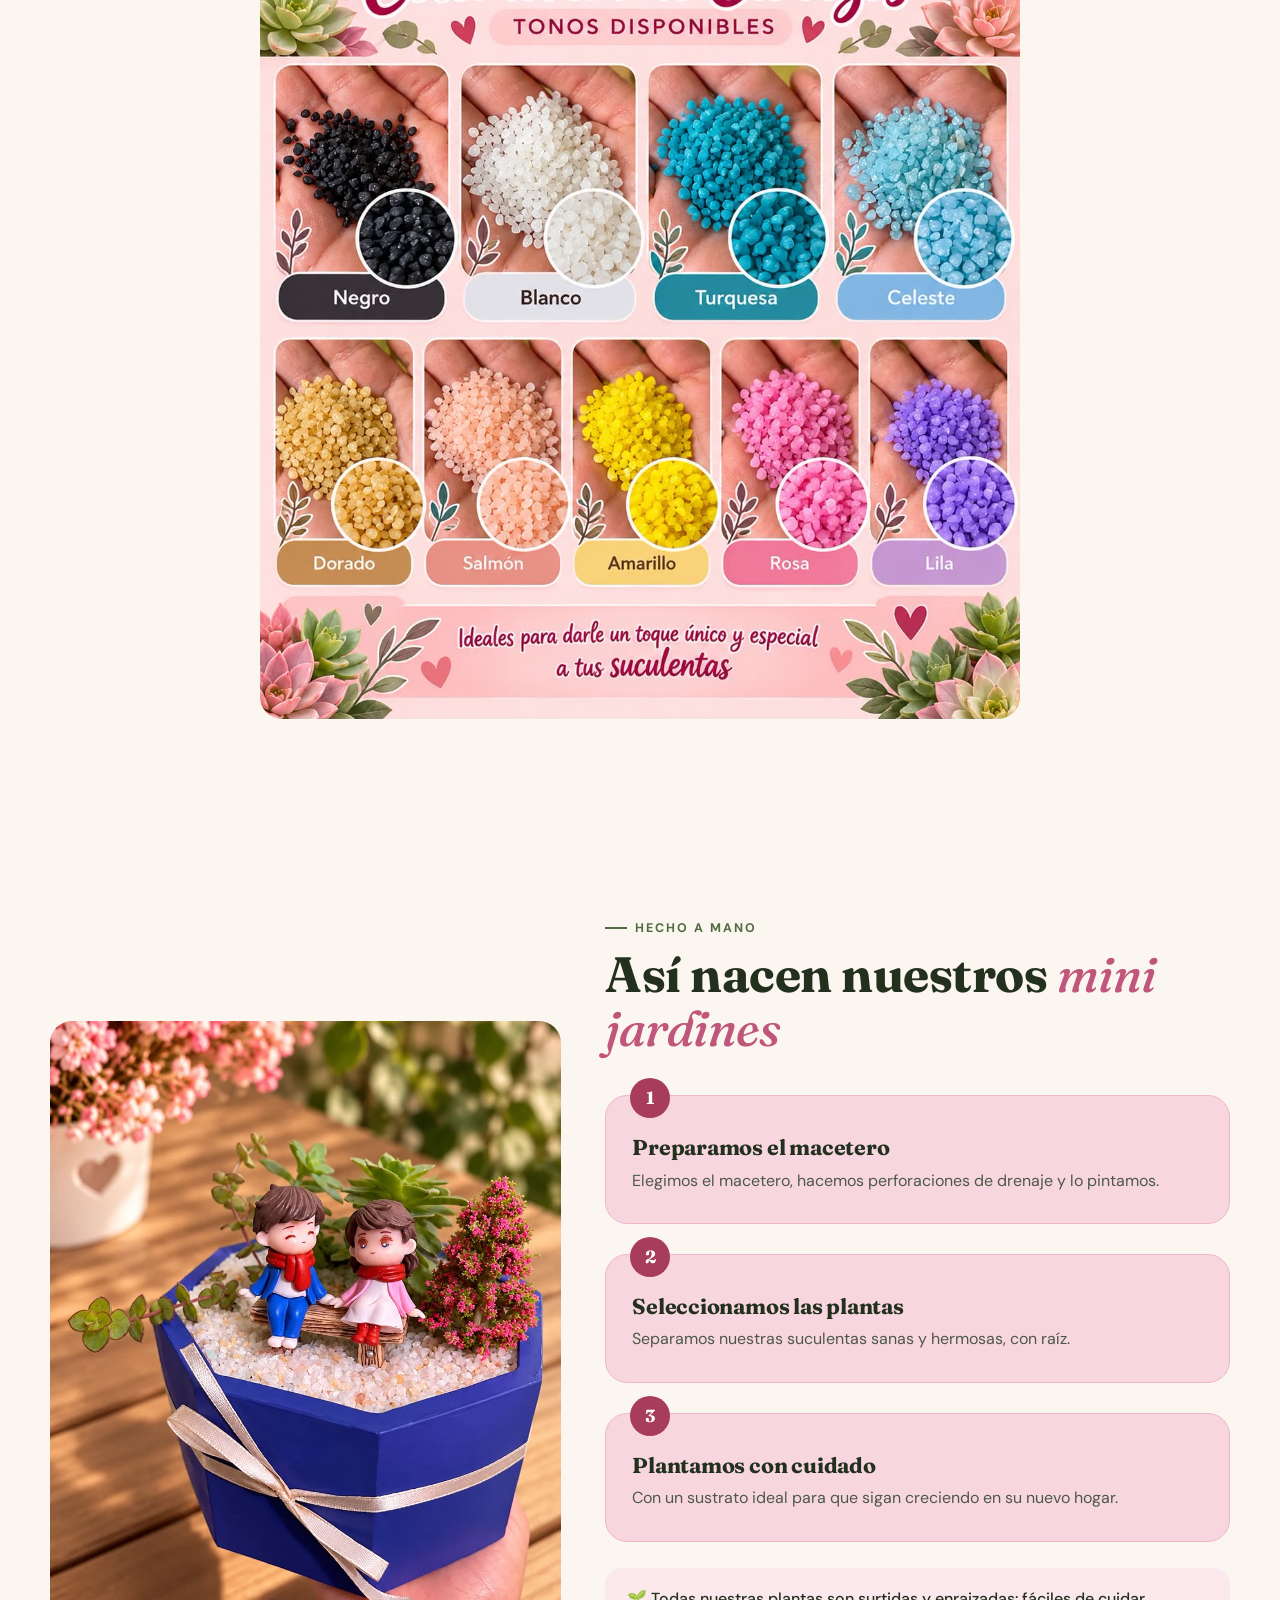
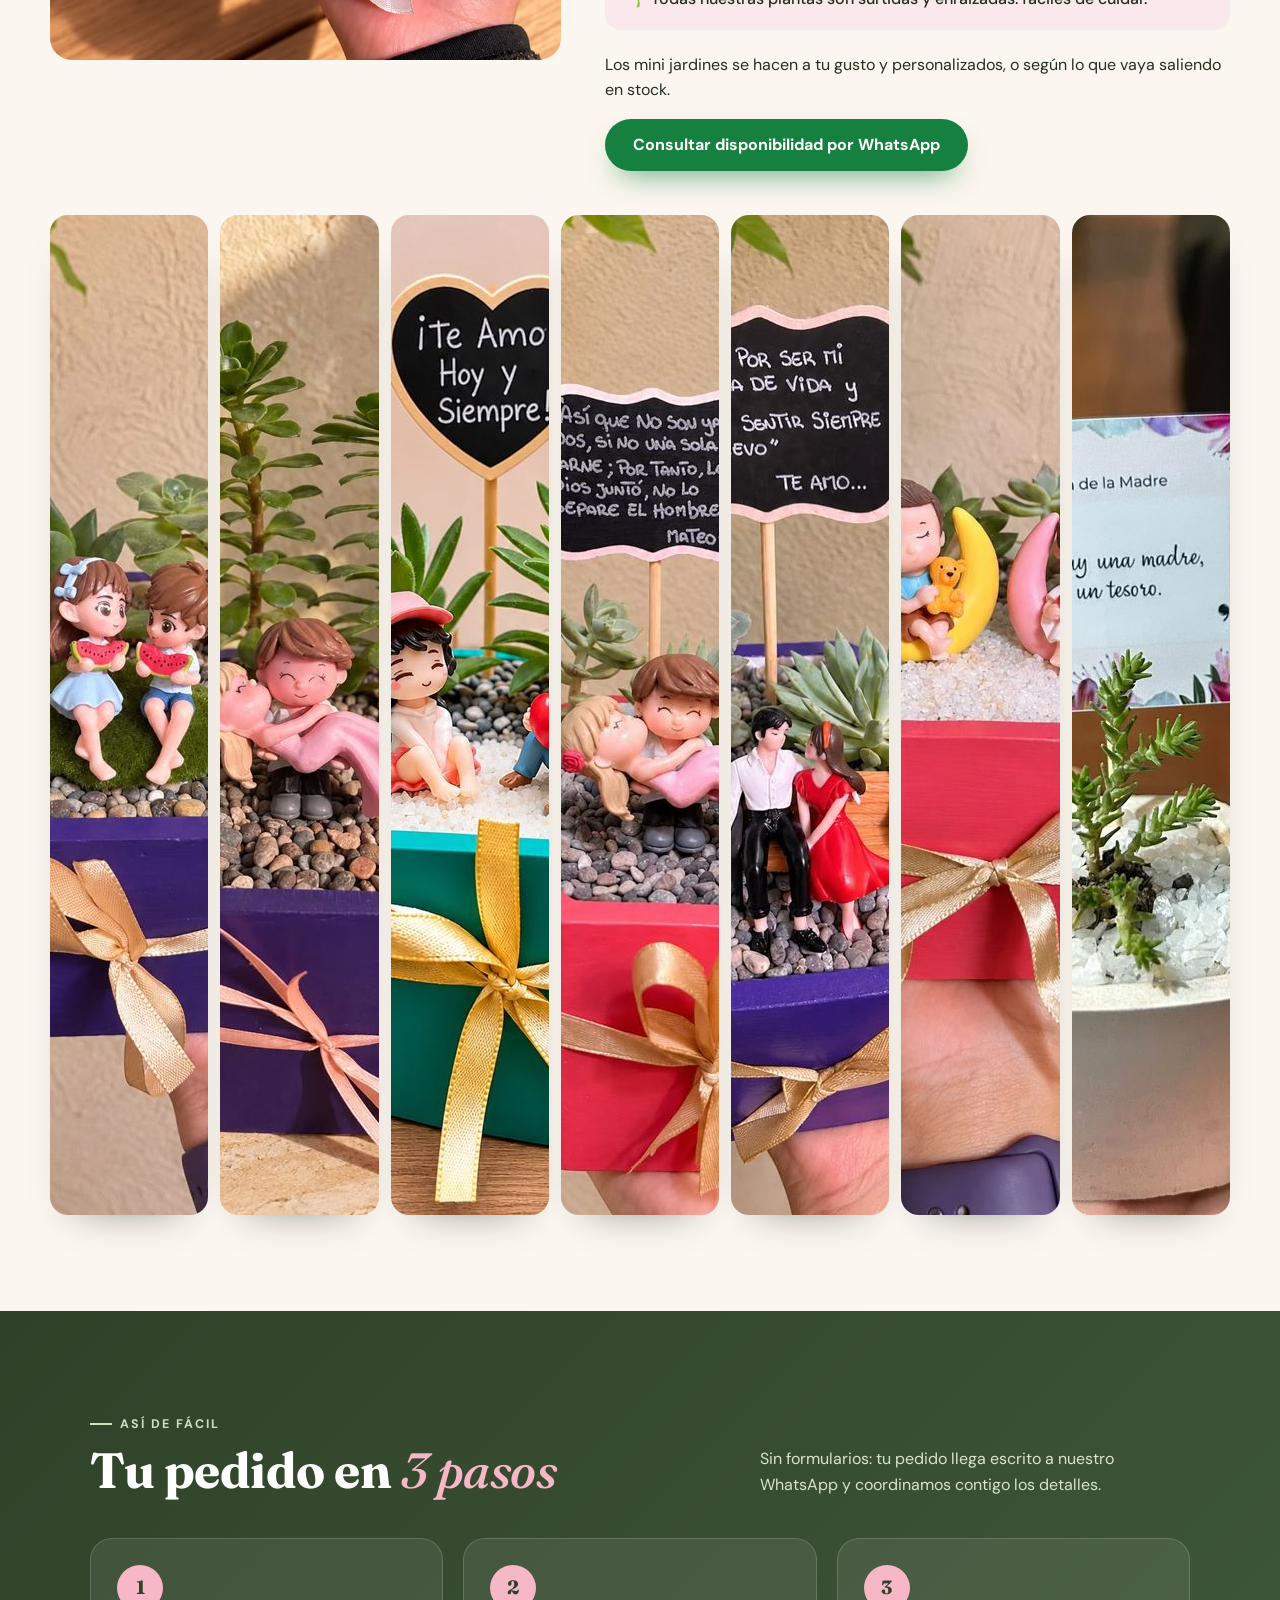
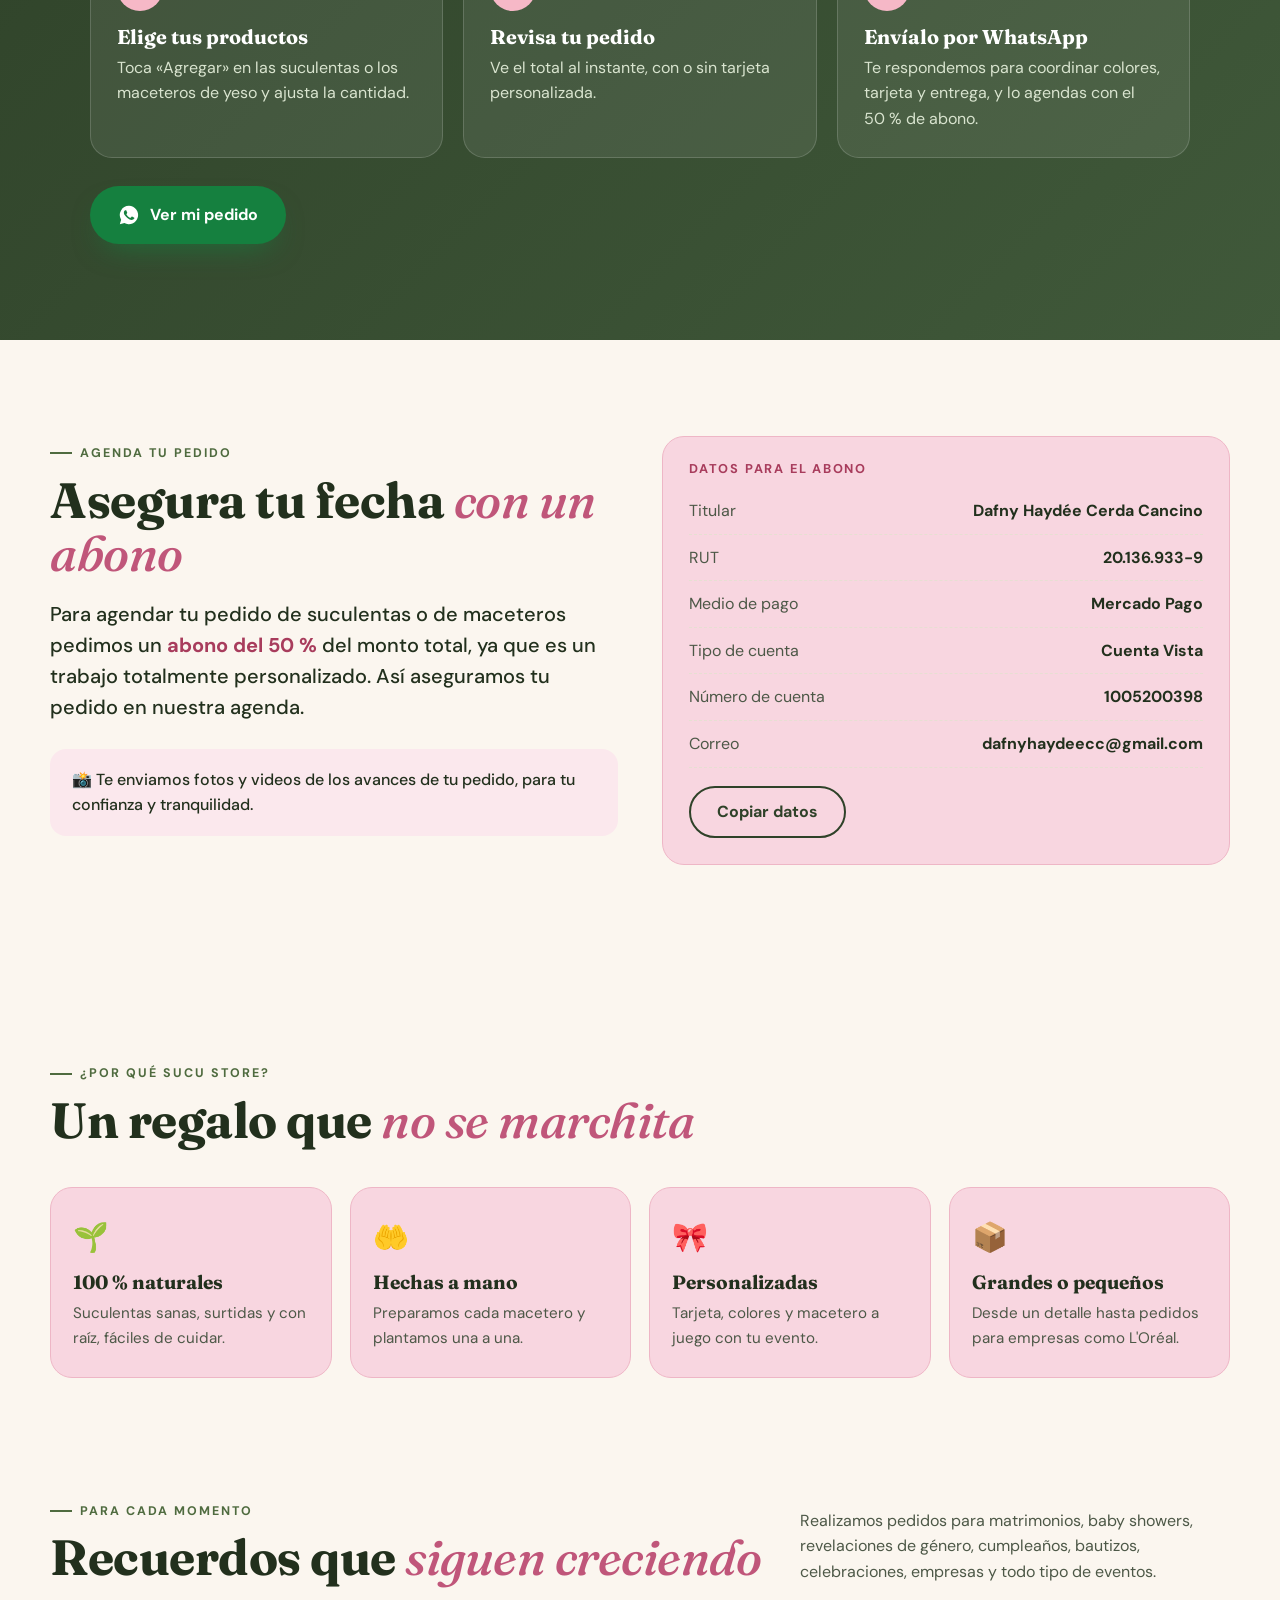
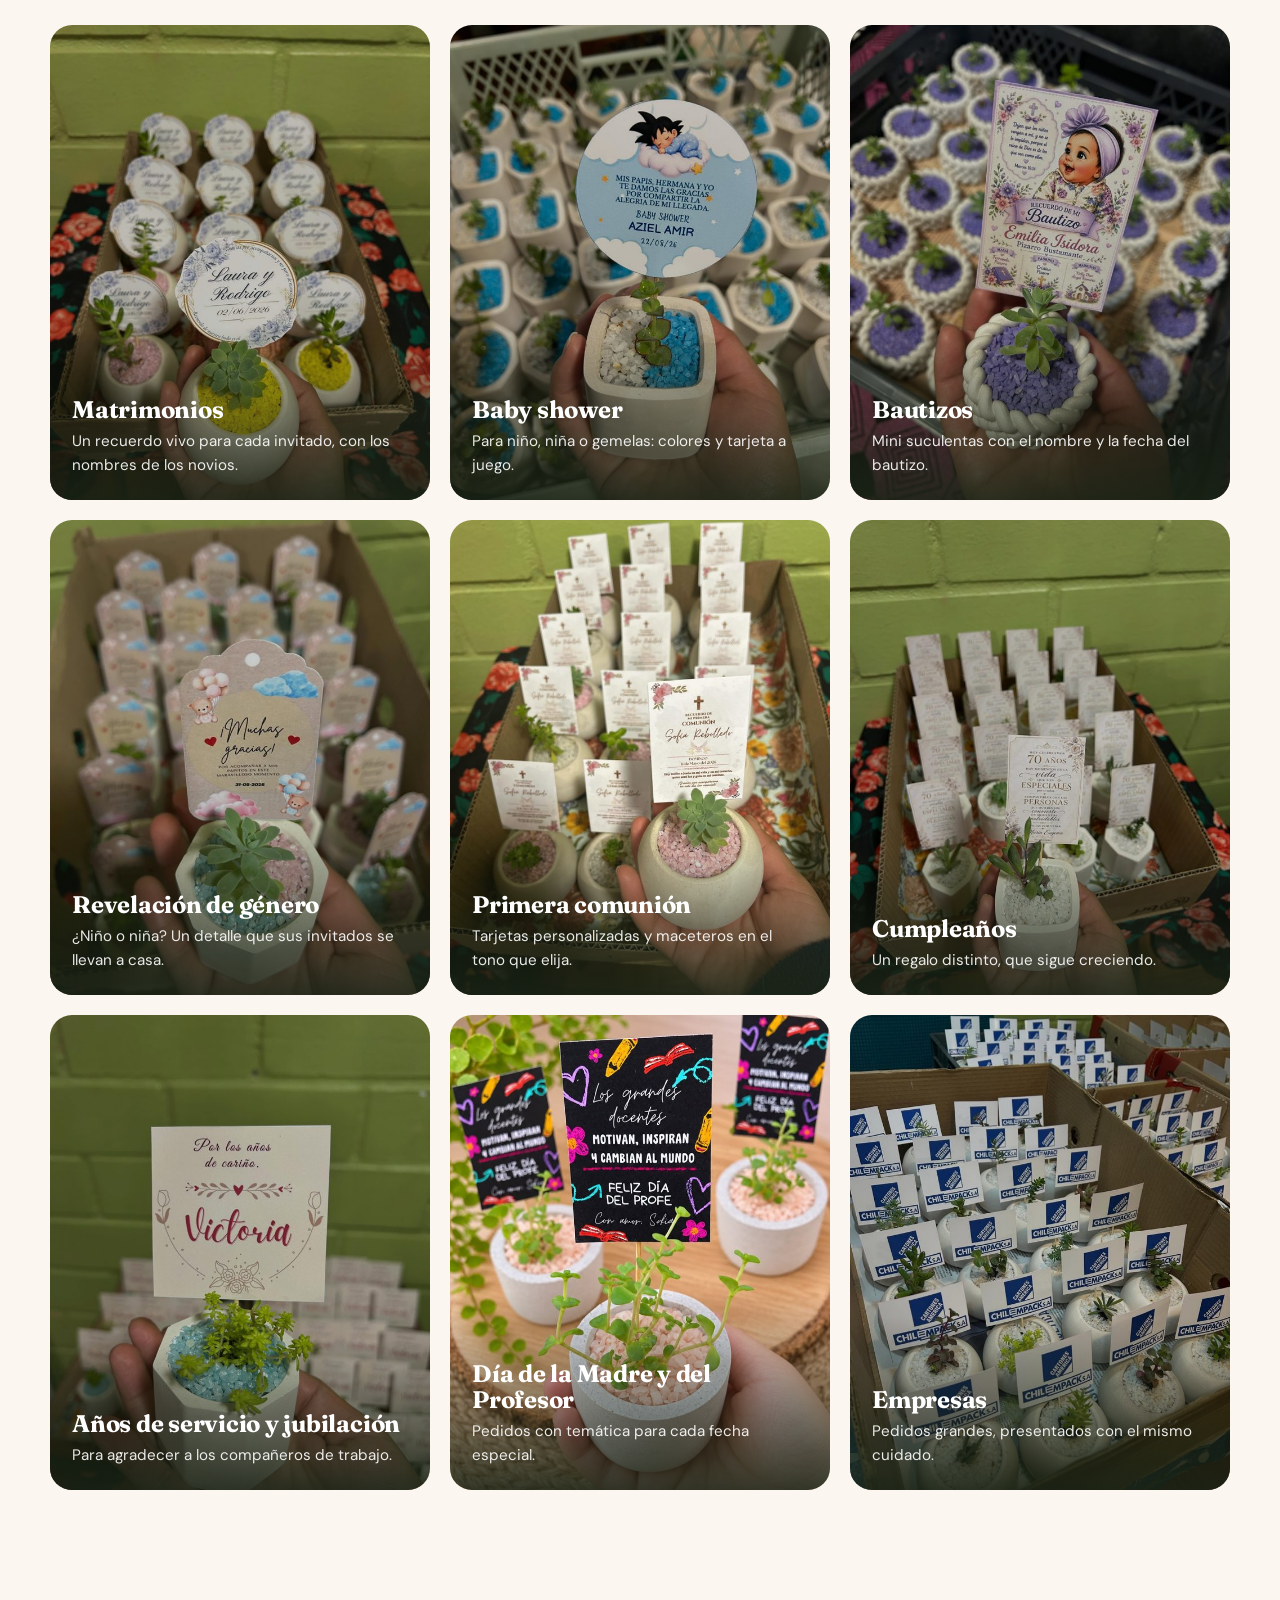
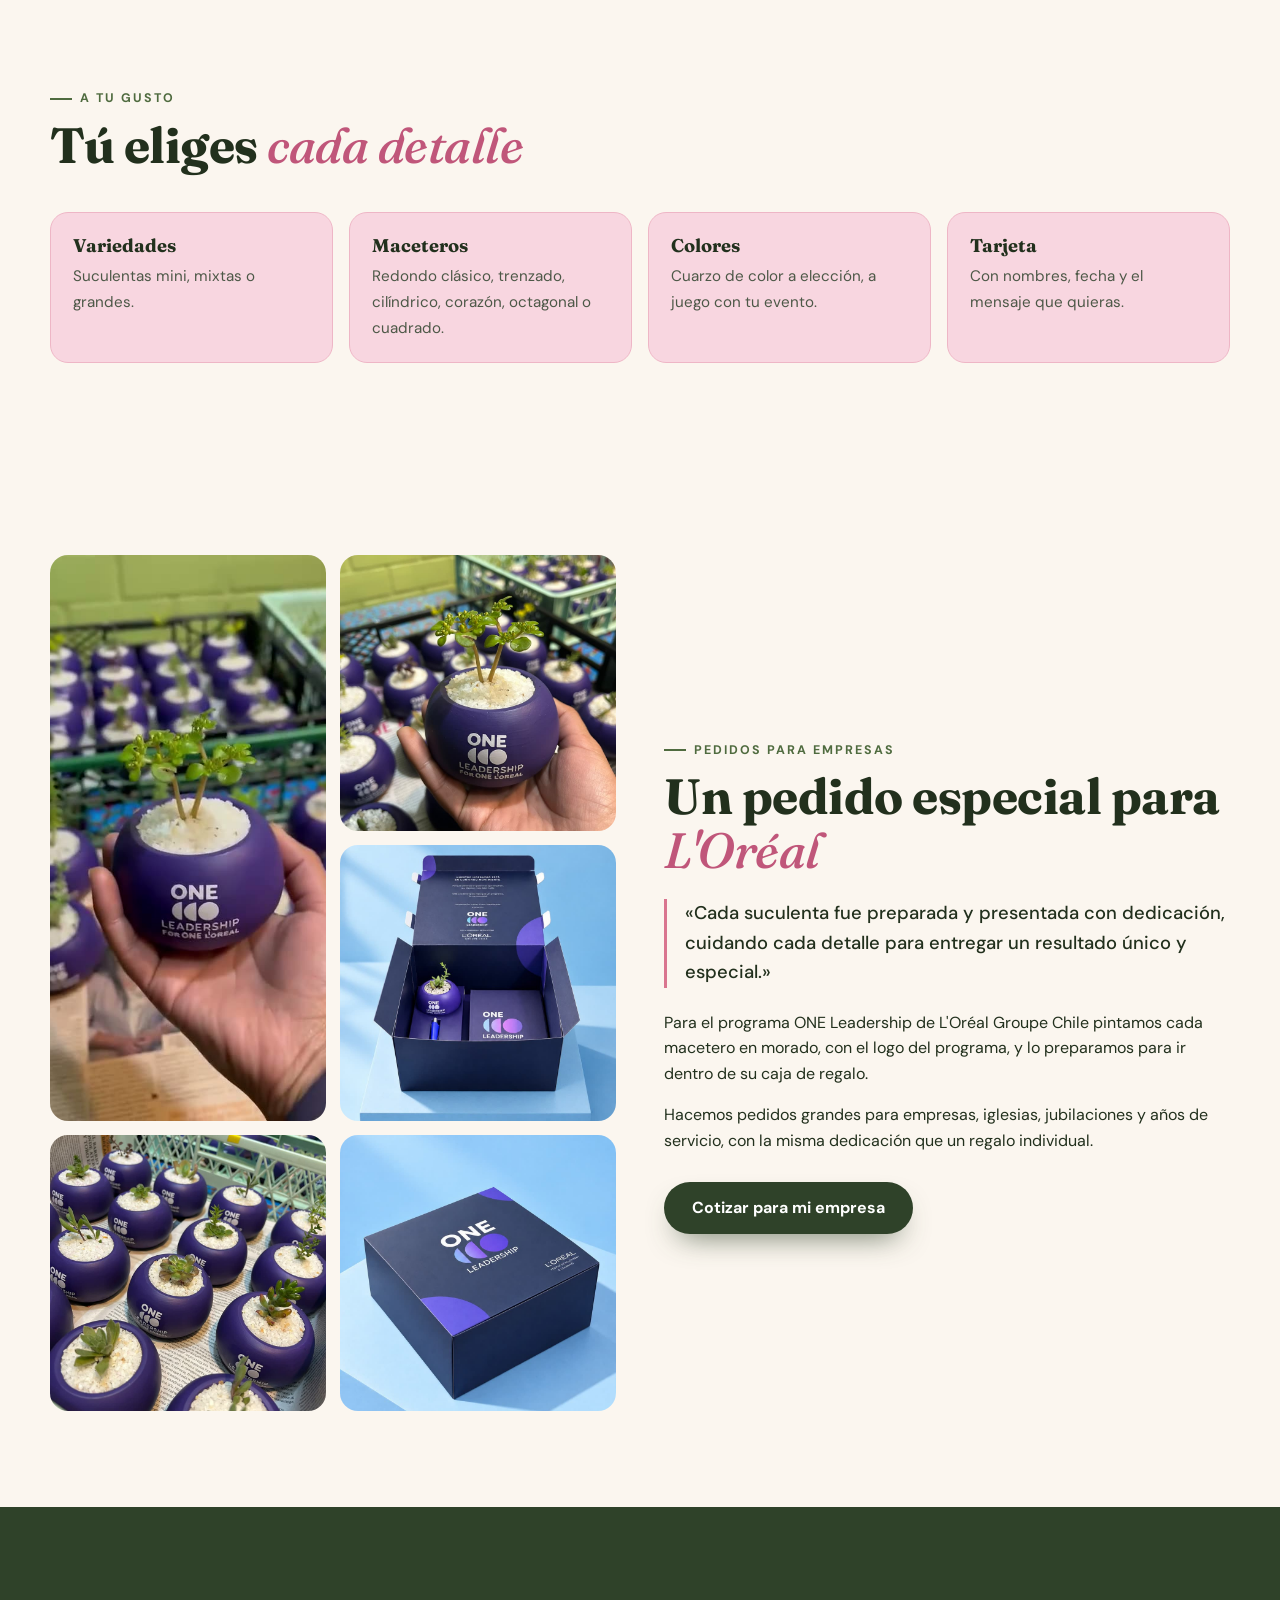
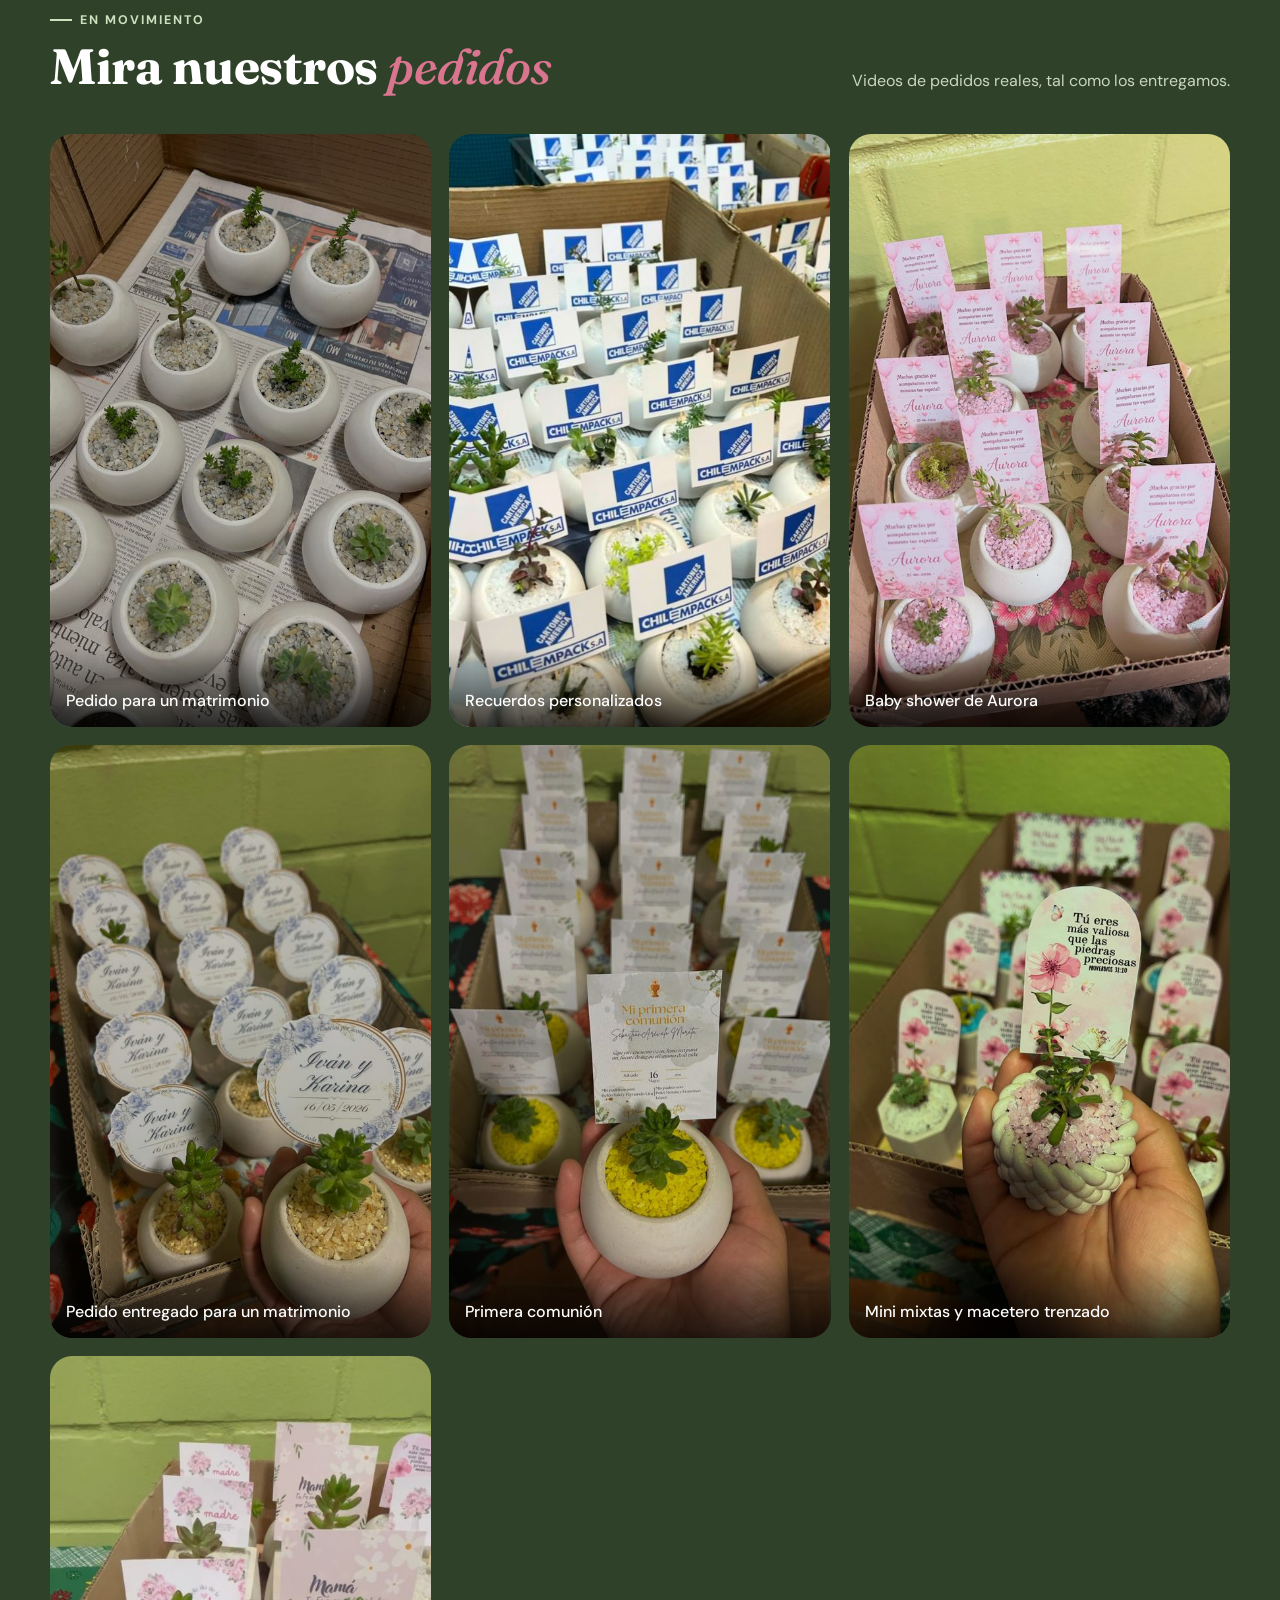
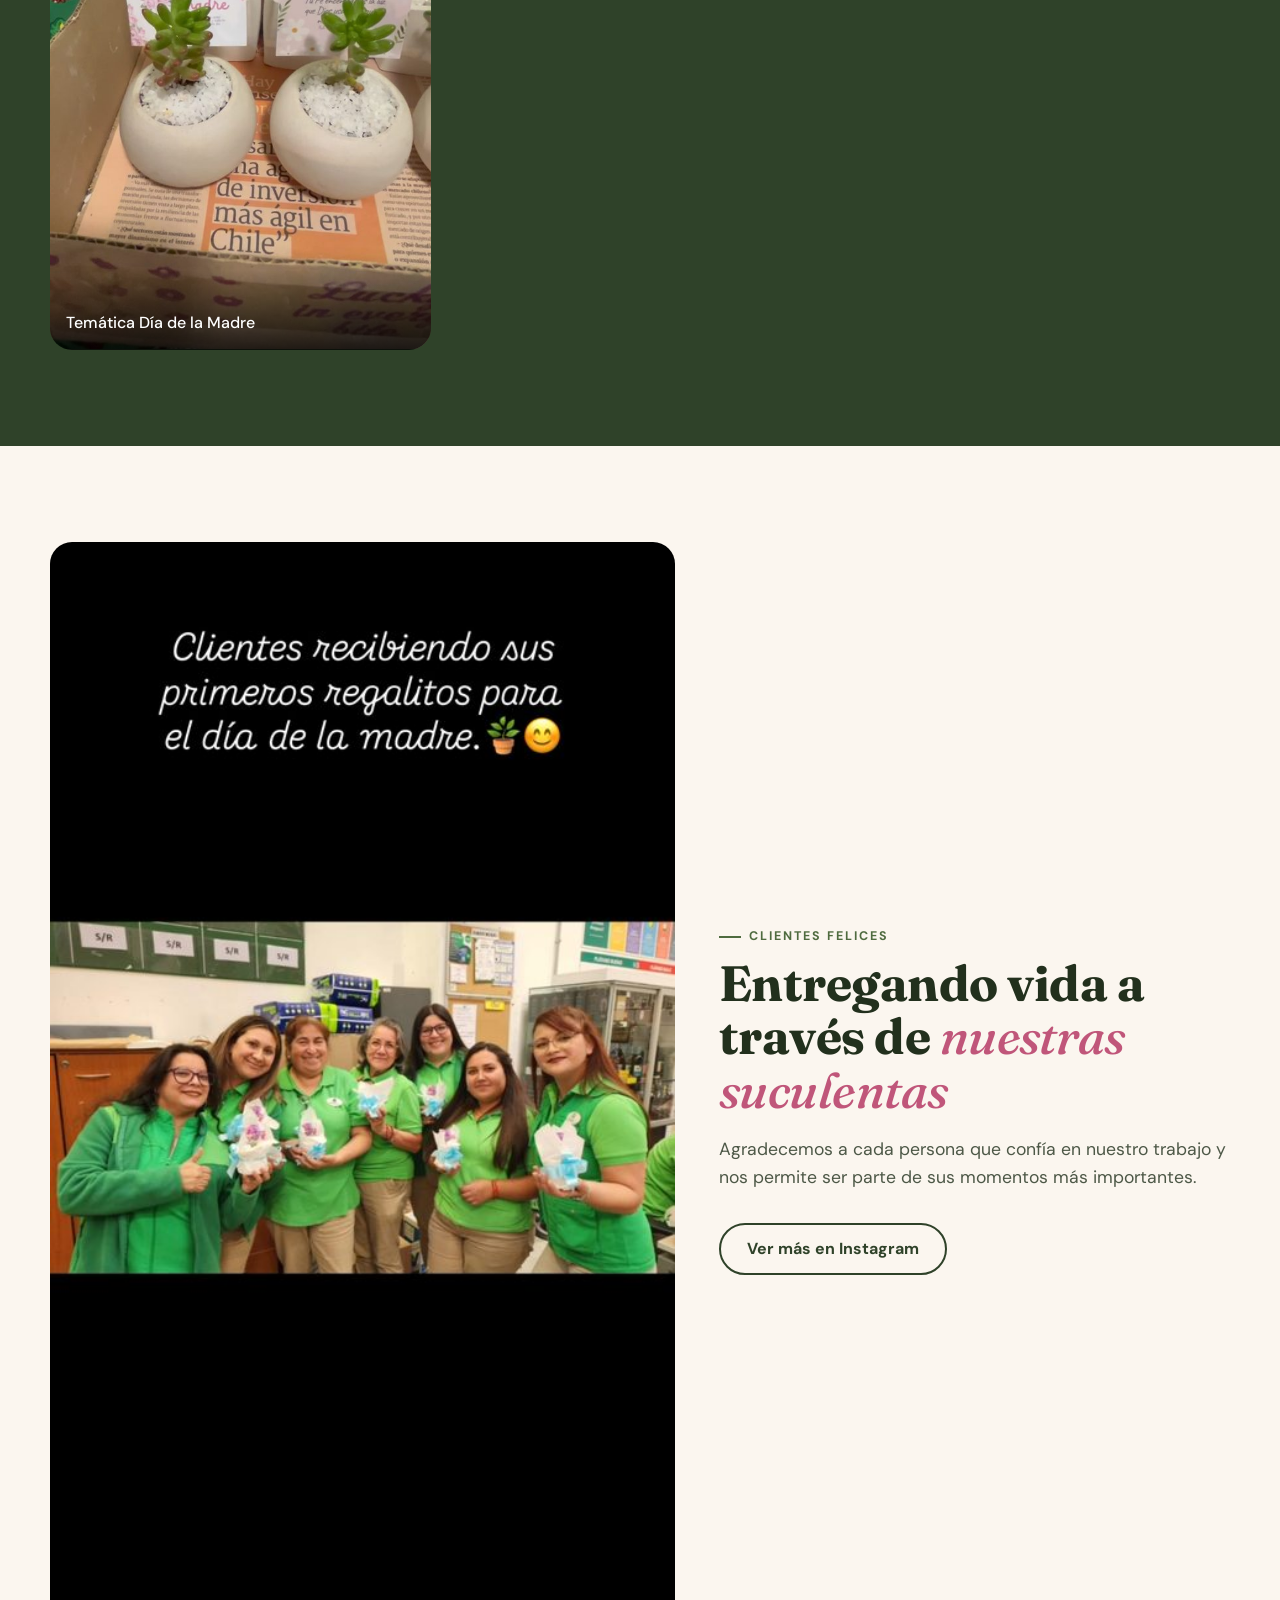
==== commit 83b46ff0: "Sucu Store: orden Suculentas, Maceteros de yeso, Cuarzos; sección de cuarzos y galería de mini jardi" ====
--- a/index.html
+++ b/index.html
@@ -49,9 +49,11 @@
 .hamb span{display:block;width:20px;height:2px;border-radius:2px;background:var(--verde-osc);transition:transform .25s,opacity .25s}
 .hamb[aria-expanded="true"] span:nth-child(1){transform:translateY(7px) rotate(45deg)}.hamb[aria-expanded="true"] span:nth-child(2){opacity:0}.hamb[aria-expanded="true"] span:nth-child(3){transform:translateY(-7px) rotate(-45deg)}
 section[id]{scroll-margin-top:84px}
-@media (max-width:1100px){.top nav{gap:18px;font-size:.95rem}}
-/* celular: menú desplegable bajo la cabecera */
-@media (max-width:900px){
+@media (max-width:1320px){.top nav{gap:18px;font-size:.95rem}}
+.top nav a{white-space:nowrap}
+.marca span{white-space:nowrap}@media (max-width:1440px) and (min-width:1181px){.marca span{display:none}}
+/* celular y tablet: menú desplegable bajo la cabecera (son 8 secciones: en pantallas angostas no caben en una línea) */
+@media (max-width:1180px){
   .hamb{display:grid}
   .top .wrap{height:64px;gap:10px}.marca img{width:40px;height:40px}.marca b{font-size:1.25rem}
   .pedir-top{margin-left:auto;padding:11px 16px;font-size:.92rem}
@@ -126,6 +128,16 @@
 .pasos.v{grid-template-columns:1fr;gap:30px}
 .nota{margin-top:26px;padding:18px 22px;border-radius:16px;background:var(--rosa-cl);font-weight:500}
 @media (max-width:900px){.proceso-g{grid-template-columns:1fr}}
+/* cuarzos y galería de mini jardines */
+.cuarzos-s{padding-top:20px}
+.colores{display:flex;flex-wrap:wrap;gap:10px;margin-bottom:6px}
+.colores span{display:inline-flex;align-items:center;gap:8px;padding:9px 14px 9px 10px;border-radius:999px;background:#fff;border:1px solid var(--line);font-weight:500;font-size:.92rem}
+.colores i{width:16px;height:16px;border-radius:50%;border:1px solid rgba(0,0,0,.18)}
+.galeria-j{display:grid;grid-template-columns:repeat(7,1fr);gap:12px;margin-top:44px}
+.galeria-j img{width:100%;aspect-ratio:3/4;object-fit:cover;border-radius:18px;box-shadow:0 20px 40px -28px rgba(34,48,29,.6)}
+@media (max-width:1000px){.galeria-j{grid-template-columns:repeat(4,1fr)}}
+@media (max-width:700px){.galeria-j{display:flex;overflow-x:auto;scroll-snap-type:x mandatory;gap:12px;padding-bottom:8px;margin-inline:calc(-1*max(16px,env(safe-area-inset-left,0px)));padding-inline:max(16px,env(safe-area-inset-left,0px));scrollbar-width:none}
+  .galeria-j::-webkit-scrollbar{display:none}.galeria-j img{flex:0 0 62%;scroll-snap-align:center}}
 /* personaliza */
 .pers{display:grid;grid-template-columns:repeat(4,1fr);gap:16px}
 .pers div{background:var(--tarjeta);border:1px solid var(--borde-rosa);border-radius:18px;padding:22px}
@@ -302,7 +314,7 @@
 <body>
 <header class="top"><div class="wrap">
   <a class="marca" href="#inicio"><img src="assets/logo.jpg" alt="Logo de Sucu Store"><div><b>Sucu Store</b><span>Suculentas personalizadas</span></div></a>
-  <nav id="menu" aria-label="Secciones"><a href="#catalogo">Suculentas</a><a href="#maceteros">Maceteros de yeso</a><a href="#pedido">Cómo pedir</a><a href="#ocasiones">Ocasiones</a><a href="#videos">Videos</a><a href="#preguntas">Preguntas</a></nav>
+  <nav id="menu" aria-label="Secciones"><a href="#catalogo">Suculentas</a><a href="#maceteros">Maceteros de yeso</a><a href="#cuarzos">Cuarzos</a><a href="#jardines">Mini jardines</a><a href="#pedido">Cómo pedir</a><a href="#ocasiones">Ocasiones</a><a href="#videos">Videos</a><a href="#preguntas">Preguntas</a></nav>
   <a class="btn btn-p pedir-top" href="#catalogo">Hacer pedido</a>
   <button class="hamb" type="button" id="hamb" aria-expanded="false" aria-controls="menu" aria-label="Abrir menú"><span></span><span></span><span></span></button>
 </div></header>
@@ -330,15 +342,6 @@
   <div class="pista inv"><img src="assets/mini/ig-33.jpg" alt="Pedido de Sucu Store" width="210" height="210" loading="lazy"><img src="assets/mini/ig-32.jpg" alt="Pedido de Sucu Store" width="210" height="210" loading="lazy"><img src="assets/mini/ig-31.jpg" alt="Pedido de Sucu Store" width="210" height="210" loading="lazy"><img src="assets/mini/ig-30.jpg" alt="Pedido de Sucu Store" width="210" height="210" loading="lazy"><img src="assets/mini/ig-29.jpg" alt="Pedido de Sucu Store" width="210" height="210" loading="lazy"><img src="assets/mini/ig-28.jpg" alt="Pedido de Sucu Store" width="210" height="210" loading="lazy"><img src="assets/mini/ig-27.jpg" alt="Pedido de Sucu Store" width="210" height="210" loading="lazy"><img src="assets/mini/ig-26.jpg" alt="Pedido de Sucu Store" width="210" height="210" loading="lazy"><img src="assets/mini/ig-25.jpg" alt="Pedido de Sucu Store" width="210" height="210" loading="lazy"><img src="assets/mini/ig-24.jpg" alt="Pedido de Sucu Store" width="210" height="210" loading="lazy"><img src="assets/mini/ig-23.jpg" alt="Pedido de Sucu Store" width="210" height="210" loading="lazy"><img src="assets/mini/ig-22.jpg" alt="Pedido de Sucu Store" width="210" height="210" loading="lazy"><img src="assets/mini/ig-21.jpg" alt="Pedido de Sucu Store" width="210" height="210" loading="lazy"><img src="assets/mini/ig-20.jpg" alt="Pedido de Sucu Store" width="210" height="210" loading="lazy"><img src="assets/mini/ig-19.jpg" alt="Pedido de Sucu Store" width="210" height="210" loading="lazy"><img src="assets/mini/ig-18.jpg" alt="Pedido de Sucu Store" width="210" height="210" loading="lazy"><img src="assets/mini/ig-17.jpg" alt="Pedido de Sucu Store" width="210" height="210" loading="lazy"><img src="assets/mini/ig-16.jpg" alt="Pedido de Sucu Store" width="210" height="210" loading="lazy"><img src="assets/mini/ig-15.jpg" alt="Pedido de Sucu Store" width="210" height="210" loading="lazy"><img src="assets/mini/ig-14.jpg" alt="Pedido de Sucu Store" width="210" height="210" loading="lazy"><img src="assets/mini/ig-13.jpg" alt="Pedido de Sucu Store" width="210" height="210" loading="lazy"><img src="assets/mini/ig-12.jpg" alt="Pedido de Sucu Store" width="210" height="210" loading="lazy"><img src="assets/mini/ig-11.jpg" alt="Pedido de Sucu Store" width="210" height="210" loading="lazy"><img src="assets/mini/ig-10.jpg" alt="Pedido de Sucu Store" width="210" height="210" loading="lazy"><img src="assets/mini/ig-09.jpg" alt="Pedido de Sucu Store" width="210" height="210" loading="lazy"><img src="assets/mini/ig-08.jpg" alt="Pedido de Sucu Store" width="210" height="210" loading="lazy"><img src="assets/mini/ig-07.jpg" alt="Pedido de Sucu Store" width="210" height="210" loading="lazy"><img src="assets/mini/ig-06.jpg" alt="Pedido de Sucu Store" width="210" height="210" loading="lazy"><img src="assets/mini/ig-05.jpg" alt="Pedido de Sucu Store" width="210" height="210" loading="lazy"><img src="assets/mini/ig-03.jpg" alt="Pedido de Sucu Store" width="210" height="210" loading="lazy"><img src="assets/mini/ig-02.jpg" alt="Pedido de Sucu Store" width="210" height="210" loading="lazy"><img src="assets/mini/ig-01.jpg" alt="Pedido de Sucu Store" width="210" height="210" loading="lazy"><img src="assets/mini/ig-00.jpg" alt="Pedido de Sucu Store" width="210" height="210" loading="lazy"><img src="assets/mini/ig-33.jpg" alt="Pedido de Sucu Store" width="210" height="210" loading="lazy"><img src="assets/mini/ig-32.jpg" alt="Pedido de Sucu Store" width="210" height="210" loading="lazy"><img src="assets/mini/ig-31.jpg" alt="Pedido de Sucu Store" width="210" height="210" loading="lazy"><img src="assets/mini/ig-30.jpg" alt="Pedido de Sucu Store" width="210" height="210" loading="lazy"><img src="assets/mini/ig-29.jpg" alt="Pedido de Sucu Store" width="210" height="210" loading="lazy"><img src="assets/mini/ig-28.jpg" alt="Pedido de Sucu Store" width="210" height="210" loading="lazy"><img src="assets/mini/ig-27.jpg" alt="Pedido de Sucu Store" width="210" height="210" loading="lazy"><img src="assets/mini/ig-26.jpg" alt="Pedido de Sucu Store" width="210" height="210" loading="lazy"><img src="assets/mini/ig-25.jpg" alt="Pedido de Sucu Store" width="210" height="210" loading="lazy"><img src="assets/mini/ig-24.jpg" alt="Pedido de Sucu Store" width="210" height="210" loading="lazy"><img src="assets/mini/ig-23.jpg" alt="Pedido de Sucu Store" width="210" height="210" loading="lazy"><img src="assets/mini/ig-22.jpg" alt="Pedido de Sucu Store" width="210" height="210" loading="lazy"><img src="assets/mini/ig-21.jpg" alt="Pedido de Sucu Store" width="210" height="210" loading="lazy"><img src="assets/mini/ig-20.jpg" alt="Pedido de Sucu Store" width="210" height="210" loading="lazy"><img src="assets/mini/ig-19.jpg" alt="Pedido de Sucu Store" width="210" height="210" loading="lazy"><img src="assets/mini/ig-18.jpg" alt="Pedido de Sucu Store" width="210" height="210" loading="lazy"><img src="assets/mini/ig-17.jpg" alt="Pedido de Sucu Store" width="210" height="210" loading="lazy"><img src="assets/mini/ig-16.jpg" alt="Pedido de Sucu Store" width="210" height="210" loading="lazy"><img src="assets/mini/ig-15.jpg" alt="Pedido de Sucu Store" width="210" height="210" loading="lazy"><img src="assets/mini/ig-14.jpg" alt="Pedido de Sucu Store" width="210" height="210" loading="lazy"><img src="assets/mini/ig-13.jpg" alt="Pedido de Sucu Store" width="210" height="210" loading="lazy"><img src="assets/mini/ig-12.jpg" alt="Pedido de Sucu Store" width="210" height="210" loading="lazy"><img src="assets/mini/ig-11.jpg" alt="Pedido de Sucu Store" width="210" height="210" loading="lazy"><img src="assets/mini/ig-10.jpg" alt="Pedido de Sucu Store" width="210" height="210" loading="lazy"><img src="assets/mini/ig-09.jpg" alt="Pedido de Sucu Store" width="210" height="210" loading="lazy"><img src="assets/mini/ig-08.jpg" alt="Pedido de Sucu Store" width="210" height="210" loading="lazy"><img src="assets/mini/ig-07.jpg" alt="Pedido de Sucu Store" width="210" height="210" loading="lazy"><img src="assets/mini/ig-06.jpg" alt="Pedido de Sucu Store" width="210" height="210" loading="lazy"><img src="assets/mini/ig-05.jpg" alt="Pedido de Sucu Store" width="210" height="210" loading="lazy"><img src="assets/mini/ig-03.jpg" alt="Pedido de Sucu Store" width="210" height="210" loading="lazy"><img src="assets/mini/ig-02.jpg" alt="Pedido de Sucu Store" width="210" height="210" loading="lazy"><img src="assets/mini/ig-01.jpg" alt="Pedido de Sucu Store" width="210" height="210" loading="lazy"><img src="assets/mini/ig-00.jpg" alt="Pedido de Sucu Store" width="210" height="210" loading="lazy"></div>
 </div>
 
-<section class="porque"><div class="wrap">
-  <div class="cab aparece"><div><span class="ojo">¿Por qué Sucu Store?</span><h2>Un regalo que <em>no se marchita</em></h2></div></div>
-  <div class="motivos aparece">
-    <div><i>🌱</i><b>100 % naturales</b><span>Suculentas sanas, surtidas y con raíz, fáciles de cuidar.</span></div>
-    <div><i>🤲</i><b>Hechas a mano</b><span>Preparamos cada macetero y plantamos una a una.</span></div>
-    <div><i>🎀</i><b>Personalizadas</b><span>Tarjeta, colores y macetero a juego con tu evento.</span></div>
-    <div><i>📦</i><b>Grandes o pequeños</b><span>Desde un detalle hasta pedidos para empresas como L'Oréal.</span></div>
-  </div>
-</div></section>
 
 <section class="catalogo" id="catalogo"><div class="wrap">
   <div class="cab aparece"><div><span class="ojo">Catálogo de suculentas</span><h2>Arma tu <em>pedido</em></h2></div><p>Toca «Agregar», elige la cantidad y revisa tu pedido. Todas las suculentas van surtidas, con cuarzo de color a elección. Más abajo están los maceteros de yeso.</p></div>
@@ -350,71 +353,13 @@
   <div class="prods yeso-g aparece"><article class="prod" data-k="yeso-acanalado"><div class="foto"><img src="assets/yeso-acanalado.jpg" alt="Macetero de yeso acanalado: ver en grande" loading="lazy"><span class="lupa"><svg viewBox="0 0 24 24" fill="none" stroke="currentColor" stroke-width="2"><circle cx="11" cy="11" r="7"/><path d="m20 20-4-4"/></svg></span><span class="desde"><small>desde</small>$300</span><div class="minis"><button type="button" data-img="yeso-acanalado" class="si" aria-label="Ver afiche 1"><img src="assets/yeso-acanalado.jpg" alt="" loading="lazy"></button><button type="button" data-img="yeso-acanalado-medidas" aria-label="Ver afiche 2"><img src="assets/yeso-acanalado-medidas.jpg" alt="" loading="lazy"></button></div></div><div class="info"><h3>Macetero de yeso acanalado</h3><p>Macetero de yeso blanco, hecho a mano. Mide 7 cm de ancho y 4 cm de alto.</p><ul class="tabla"><li><span>1 a 19 unidades</span><b>$350 c/u</b></li><li><span>Desde 20 unidades</span><b>$300 c/u</b></li></ul><div class="accion"><button class="agregar" type="button">Agregar</button></div></div></article><article class="prod" data-k="yeso-trenzado"><div class="foto"><img src="assets/yeso-trenzado.jpg" alt="Macetero de yeso trenzado: ver en grande" loading="lazy"><span class="lupa"><svg viewBox="0 0 24 24" fill="none" stroke="currentColor" stroke-width="2"><circle cx="11" cy="11" r="7"/><path d="m20 20-4-4"/></svg></span><span class="desde"><small>desde</small>$250</span><div class="minis"><button type="button" data-img="yeso-trenzado" class="si" aria-label="Ver afiche 1"><img src="assets/yeso-trenzado.jpg" alt="" loading="lazy"></button><button type="button" data-img="yeso-trenzado-medidas" aria-label="Ver afiche 2"><img src="assets/yeso-trenzado-medidas.jpg" alt="" loading="lazy"></button></div></div><div class="info"><h3>Macetero de yeso trenzado</h3><p>Macetero de yeso blanco, hecho a mano. Mide 4 cm de ancho y 3 cm de alto.</p><ul class="tabla"><li><span>1 a 19 unidades</span><b>$300 c/u</b></li><li><span>Desde 20 unidades</span><b>$250 c/u</b></li></ul><div class="accion"><button class="agregar" type="button">Agregar</button></div></div></article><article class="prod" data-k="yeso-redondo"><div class="foto"><img src="assets/yeso-redondo.jpg" alt="Macetero de yeso redondo: ver en grande" loading="lazy"><span class="lupa"><svg viewBox="0 0 24 24" fill="none" stroke="currentColor" stroke-width="2"><circle cx="11" cy="11" r="7"/><path d="m20 20-4-4"/></svg></span><span class="desde"><small>desde</small>$300</span><div class="minis"><button type="button" data-img="yeso-redondo" class="si" aria-label="Ver afiche 1"><img src="assets/yeso-redondo.jpg" alt="" loading="lazy"></button><button type="button" data-img="yeso-redondo-medidas" aria-label="Ver afiche 2"><img src="assets/yeso-redondo-medidas.jpg" alt="" loading="lazy"></button></div></div><div class="info"><h3>Macetero de yeso redondo</h3><p>Macetero de yeso blanco, hecho a mano. Mide 5 cm de ancho y 5 cm de alto.</p><ul class="tabla"><li><span>1 a 19 unidades</span><b>$350 c/u</b></li><li><span>Desde 20 unidades</span><b>$300 c/u</b></li></ul><div class="accion"><button class="agregar" type="button">Agregar</button></div></div></article><article class="prod" data-k="yeso-ondulado"><div class="foto"><img src="assets/yeso-ondulado.jpg" alt="Macetero de yeso ondulado: ver en grande" loading="lazy"><span class="lupa"><svg viewBox="0 0 24 24" fill="none" stroke="currentColor" stroke-width="2"><circle cx="11" cy="11" r="7"/><path d="m20 20-4-4"/></svg></span><span class="desde"><small>desde</small>$350</span><div class="minis"><button type="button" data-img="yeso-ondulado" class="si" aria-label="Ver afiche 1"><img src="assets/yeso-ondulado.jpg" alt="" loading="lazy"></button><button type="button" data-img="yeso-ondulado-medidas" aria-label="Ver afiche 2"><img src="assets/yeso-ondulado-medidas.jpg" alt="" loading="lazy"></button></div></div><div class="info"><h3>Macetero de yeso ondulado</h3><p>Macetero de yeso blanco, hecho a mano. Mide 5,5 cm de ancho y 5 cm de alto.</p><ul class="tabla"><li><span>1 a 19 unidades</span><b>$400 c/u</b></li><li><span>Desde 20 unidades</span><b>$350 c/u</b></li></ul><div class="accion"><button class="agregar" type="button">Agregar</button></div></div></article><article class="prod" data-k="yeso-loto"><div class="foto"><img src="assets/yeso-loto.jpg" alt="Macetero de yeso flor de loto: ver en grande" loading="lazy"><span class="lupa"><svg viewBox="0 0 24 24" fill="none" stroke="currentColor" stroke-width="2"><circle cx="11" cy="11" r="7"/><path d="m20 20-4-4"/></svg></span><span class="desde"><small>desde</small>$350</span><div class="minis"><button type="button" data-img="yeso-loto" class="si" aria-label="Ver afiche 1"><img src="assets/yeso-loto.jpg" alt="" loading="lazy"></button><button type="button" data-img="yeso-loto-medidas" aria-label="Ver afiche 2"><img src="assets/yeso-loto-medidas.jpg" alt="" loading="lazy"></button></div></div><div class="info"><h3>Macetero de yeso flor de loto</h3><p>Macetero de yeso blanco, hecho a mano. Mide 5,5 cm de ancho y 4 cm de alto.</p><ul class="tabla"><li><span>1 a 19 unidades</span><b>$400 c/u</b></li><li><span>Desde 20 unidades</span><b>$350 c/u</b></li></ul><div class="accion"><button class="agregar" type="button">Agregar</button></div></div></article></div>
 </div></section>
 
-<section class="pedido" id="pedido"><div class="wrap">
-  <div class="cab aparece"><div><span class="ojo">Así de fácil</span><h2>Tu pedido en <em>3 pasos</em></h2></div><p>Sin formularios: tu pedido llega escrito a nuestro WhatsApp y coordinamos contigo los detalles.</p></div>
-  <div class="como aparece">
-    <div><i>1</i><b>Elige tus productos</b><span>Toca «Agregar» en las suculentas o los maceteros de yeso y ajusta la cantidad.</span></div>
-    <div><i>2</i><b>Revisa tu pedido</b><span>Ve el total al instante, con o sin tarjeta personalizada.</span></div>
-    <div><i>3</i><b>Envíalo por WhatsApp</b><span>Te respondemos para coordinar colores, tarjeta y entrega, y lo agendas con el 50&nbsp;% de abono.</span></div>
-  </div>
-  <button class="btn btn-wa aparece" type="button" data-abrir><svg viewBox="0 0 24 24" aria-hidden="true"><path fill="currentColor" d="M12 2a10 10 0 0 0-8.6 15.1L2 22l5-1.3A10 10 0 1 0 12 2Zm5.3 14.1c-.2.6-1.3 1.2-1.8 1.2-.5.1-1 .1-3.3-.8-2.8-1.1-4.5-3.9-4.7-4.1-.1-.2-1.1-1.5-1.1-2.9s.7-2 1-2.3c.2-.3.5-.3.7-.3h.5c.2 0 .4 0 .6.5l.8 2c.1.2.1.3 0 .5l-.3.5-.4.4c-.1.1-.3.3-.1.6.2.3.8 1.3 1.7 2.1 1.2 1 2.1 1.3 2.4 1.5.3.1.5.1.6-.1l.9-1.1c.2-.3.4-.2.6-.1l1.9.9c.3.1.5.2.5.3.1.2.1.6-.1 1.2Z"/></svg>Ver mi pedido</button>
-</div></section>
-
-<section class="abono" id="abono"><div class="wrap">
-  <div class="aparece">
-    <span class="ojo">Agenda tu pedido</span>
-    <h2>Asegura tu fecha <em>con un abono</em></h2>
-    <p class="grande">Para agendar tu pedido de suculentas o de maceteros pedimos un <b>abono del 50&nbsp;%</b> del monto total, ya que es un trabajo totalmente personalizado. Así aseguramos tu pedido en nuestra agenda.</p>
-    <div class="nota">📸 Te enviamos fotos y videos de los avances de tu pedido, para tu confianza y tranquilidad.</div>
-  </div>
-  <div class="caja aparece">
-    <h3>Datos para el abono</h3>
-    <ul><li><span>Titular</span><b>Dafny Haydée Cerda Cancino</b></li><li><span>RUT</span><b>20.136.933-9</b></li><li><span>Medio de pago</span><b>Mercado Pago</b></li><li><span>Tipo de cuenta</span><b>Cuenta Vista</b></li><li><span>Número de cuenta</span><b>1005200398</b></li><li><span>Correo</span><b>dafnyhaydeecc@gmail.com</b></li></ul>
-    <button class="btn btn-s" type="button" id="copiar-abono" data-t="Titular: Dafny Haydée Cerda Cancino
-RUT: 20.136.933-9
-Medio de pago: Mercado Pago
-Tipo de cuenta: Cuenta Vista
-Número de cuenta: 1005200398
-Correo: dafnyhaydeecc@gmail.com">Copiar datos</button>
-  </div>
-</div></section>
-
-<section id="ocasiones"><div class="wrap">
-  <div class="cab aparece"><div><span class="ojo">Para cada momento</span><h2>Recuerdos que <em>siguen creciendo</em></h2></div><p>Realizamos pedidos para matrimonios, baby showers, revelaciones de género, cumpleaños, bautizos, celebraciones, empresas y todo tipo de eventos.</p></div>
-  <span class="desliza">Desliza para ver más →</span>
-  <div class="ocs aparece"><article class="oc"><img src="assets/ig-19.jpg" alt="Suculentas para Matrimonios" loading="lazy"><div><h3>Matrimonios</h3><p>Un recuerdo vivo para cada invitado, con los nombres de los novios.</p></div></article><article class="oc"><img src="assets/ig-09.jpg" alt="Suculentas para Baby shower" loading="lazy"><div><h3>Baby shower</h3><p>Para niño, niña o gemelas: colores y tarjeta a juego.</p></div></article><article class="oc"><img src="assets/ig-08.jpg" alt="Suculentas para Bautizos" loading="lazy"><div><h3>Bautizos</h3><p>Mini suculentas con el nombre y la fecha del bautizo.</p></div></article><article class="oc"><img src="assets/ig-16.jpg" alt="Suculentas para Revelación de género" loading="lazy"><div><h3>Revelación de género</h3><p>¿Niño o niña? Un detalle que sus invitados se llevan a casa.</p></div></article><article class="oc"><img src="assets/ig-17.jpg" alt="Suculentas para Primera comunión" loading="lazy"><div><h3>Primera comunión</h3><p>Tarjetas personalizadas y maceteros en el tono que elija.</p></div></article><article class="oc"><img src="assets/ig-18.jpg" alt="Suculentas para Cumpleaños" loading="lazy"><div><h3>Cumpleaños</h3><p>Un regalo distinto, que sigue creciendo.</p></div></article><article class="oc"><img src="assets/ig-15.jpg" alt="Suculentas para Años de servicio y jubilación" loading="lazy"><div><h3>Años de servicio y jubilación</h3><p>Para agradecer a los compañeros de trabajo.</p></div></article><article class="oc"><img src="assets/ig-02.jpg" alt="Suculentas para Día de la Madre y del Profesor" loading="lazy"><div><h3>Día de la Madre y del Profesor</h3><p>Pedidos con temática para cada fecha especial.</p></div></article><article class="oc"><img src="assets/ig-00.jpg" alt="Suculentas para Empresas" loading="lazy"><div><h3>Empresas</h3><p>Pedidos grandes, presentados con el mismo cuidado.</p></div></article></div>
-</div></section>
-
-<section class="personaliza"><div class="wrap">
-  <div class="cab aparece"><div><span class="ojo">A tu gusto</span><h2>Tú eliges <em>cada detalle</em></h2></div></div>
-  <div class="pers aparece">
-    <div><b>Variedades</b><span>Suculentas mini, mixtas o grandes.</span></div>
-    <div><b>Maceteros</b><span>Redondo clásico, trenzado, cilíndrico, corazón, octagonal o cuadrado.</span></div>
-    <div><b>Colores</b><span>Cuarzo de color a elección, a juego con tu evento.</span></div>
-    <div><b>Tarjeta</b><span>Con nombres, fecha y el mensaje que quieras.</span></div>
-  </div>
+<section class="cuarzos-s" id="cuarzos"><div class="wrap">
+  <div class="cab aparece"><div><span class="ojo">Colores a elección</span><h2>Nuestros <em>cuarzos</em></h2></div><p>Cada suculenta va con cuarzo de color, a juego con tu evento. Elige uno o varios colores al armar tu pedido.</p></div>
+  <div class="colores aparece"><span><i style="background:#222"></i>Negro</span><span><i style="background:#fff"></i>Blanco</span><span><i style="background:#2fbfb8"></i>Turquesa</span><span><i style="background:#8fd3f4"></i>Celeste</span><span><i style="background:#d4af37"></i>Dorado</span><span><i style="background:#f4a28c"></i>Salmón</span><span><i style="background:#f5d547"></i>Amarillo</span><span><i style="background:#f4a6c0"></i>Rosa</span><span><i style="background:#b9a2e0"></i>Lila</span></div>
   <img class="cuarzos aparece" src="assets/cuarzos.jpg" alt="Colores de cuarzo disponibles: negro, blanco, turquesa, celeste, dorado, salmón, amarillo, rosa y lila" loading="lazy">
 </div></section>
-
-<section class="empresa"><div class="wrap">
-  <div class="emp-fotos aparece">
-    <video src="assets/loreal.mp4" poster="assets/loreal.jpg" muted loop playsinline preload="none" aria-label="Video del pedido para L'Oréal"></video>
-    <img src="assets/loreal-4.jpg" alt="Macetero morado con el logo ONE Leadership de L'Oréal" loading="lazy">
-    <img src="assets/loreal-2.jpg" alt="Caja de regalo de L'Oréal con la suculenta, un cuaderno y un lápiz" loading="lazy">
-    <img src="assets/loreal-1.jpg" alt="Maceteros morados del pedido para L'Oréal" loading="lazy">
-    <img src="assets/loreal-3.jpg" alt="Caja ONE Leadership de L'Oréal" loading="lazy">
-  </div>
-  <div class="aparece">
-    <span class="ojo">Pedidos para empresas</span>
-    <h2>Un pedido especial para <em>L'Oréal</em></h2>
-    <blockquote>«Cada suculenta fue preparada y presentada con dedicación, cuidando cada detalle para entregar un resultado único y especial.»</blockquote>
-    <p>Para el programa ONE Leadership de L'Oréal Groupe Chile pintamos cada macetero en morado, con el logo del programa, y lo preparamos para ir dentro de su caja de regalo.</p>
-    <p>Hacemos pedidos grandes para empresas, iglesias, jubilaciones y años de servicio, con la misma dedicación que un regalo individual.</p>
-    <a class="btn btn-p" href="#pedido" style="margin-top:12px">Cotizar para mi empresa</a>
-  </div>
-</div></section>
-
-<section><div class="wrap proceso-g">
+<section class="jardines" id="jardines"><div class="wrap">
+<div class="proceso-g">
   <img class="aparece" src="assets/jardin-pareja.jpg" alt="Mini jardín de suculentas en macetero azul, con dos muñequitos en una banca" loading="lazy">
   <div class="aparece">
     <span class="ojo">Hecho a mano</span>
@@ -428,7 +373,81 @@
     <p style="margin-top:22px">Los mini jardines se hacen a tu gusto y personalizados, o según lo que vaya saliendo en stock.</p>
     <a class="btn btn-wa" href="https://wa.me/56982474576?text=Hola%20Sucu%20Store%20%F0%9F%AA%B4%2C%20vi%20su%20p%C3%A1gina%20web%20y%20quiero%20consultar%20la%20disponibilidad%20de%20mini%20jardines." target="_blank" rel="noopener">Consultar disponibilidad por WhatsApp</a>
   </div>
-</div></section>
+</div>
+  <div class="galeria-j aparece" aria-label="Fotos de mini jardines"><img src="assets/jardin-01.jpg" alt="Mini jardín en macetero octagonal morado, con una pareja de muñequitos sobre pasto y cinta dorada" loading="lazy" width="750" height="1000"><img src="assets/jardin-02.jpg" alt="Mini jardín en macetero octagonal morado, con un arbolito, una pareja de muñequitos y cinta rosada" loading="lazy" width="750" height="1000"><img src="assets/jardin-03.jpg" alt="Mini jardín en macetero octagonal turquesa, con el cartel «¡Te amo hoy y siempre!» y una pareja de muñequitos" loading="lazy" width="750" height="1000"><img src="assets/jardin-04.jpg" alt="Mini jardín en macetero octagonal rojo, con un versículo en un cartel y una pareja de muñequitos" loading="lazy" width="750" height="1000"><img src="assets/jardin-05.jpg" alt="Mini jardín en macetero octagonal morado, con un mensaje de amor en un cartel y una pareja de muñequitos" loading="lazy" width="750" height="1000"><img src="assets/jardin-06.jpg" alt="Mini jardín en macetero octagonal rojo, con dos muñequitos sobre lunas y cinta dorada" loading="lazy" width="750" height="1000"><img src="assets/jardin-07.jpg" alt="Suculenta en macetero cuadrado blanco con tarjeta del Día de la Madre" loading="lazy" width="750" height="1000"></div>
+</div></section>
+<section class="pedido" id="pedido"><div class="wrap">
+  <div class="cab aparece"><div><span class="ojo">Así de fácil</span><h2>Tu pedido en <em>3 pasos</em></h2></div><p>Sin formularios: tu pedido llega escrito a nuestro WhatsApp y coordinamos contigo los detalles.</p></div>
+  <div class="como aparece">
+    <div><i>1</i><b>Elige tus productos</b><span>Toca «Agregar» en las suculentas o los maceteros de yeso y ajusta la cantidad.</span></div>
+    <div><i>2</i><b>Revisa tu pedido</b><span>Ve el total al instante, con o sin tarjeta personalizada.</span></div>
+    <div><i>3</i><b>Envíalo por WhatsApp</b><span>Te respondemos para coordinar colores, tarjeta y entrega, y lo agendas con el 50&nbsp;% de abono.</span></div>
+  </div>
+  <button class="btn btn-wa aparece" type="button" data-abrir><svg viewBox="0 0 24 24" aria-hidden="true"><path fill="currentColor" d="M12 2a10 10 0 0 0-8.6 15.1L2 22l5-1.3A10 10 0 1 0 12 2Zm5.3 14.1c-.2.6-1.3 1.2-1.8 1.2-.5.1-1 .1-3.3-.8-2.8-1.1-4.5-3.9-4.7-4.1-.1-.2-1.1-1.5-1.1-2.9s.7-2 1-2.3c.2-.3.5-.3.7-.3h.5c.2 0 .4 0 .6.5l.8 2c.1.2.1.3 0 .5l-.3.5-.4.4c-.1.1-.3.3-.1.6.2.3.8 1.3 1.7 2.1 1.2 1 2.1 1.3 2.4 1.5.3.1.5.1.6-.1l.9-1.1c.2-.3.4-.2.6-.1l1.9.9c.3.1.5.2.5.3.1.2.1.6-.1 1.2Z"/></svg>Ver mi pedido</button>
+</div></section>
+
+<section class="abono" id="abono"><div class="wrap">
+  <div class="aparece">
+    <span class="ojo">Agenda tu pedido</span>
+    <h2>Asegura tu fecha <em>con un abono</em></h2>
+    <p class="grande">Para agendar tu pedido de suculentas o de maceteros pedimos un <b>abono del 50&nbsp;%</b> del monto total, ya que es un trabajo totalmente personalizado. Así aseguramos tu pedido en nuestra agenda.</p>
+    <div class="nota">📸 Te enviamos fotos y videos de los avances de tu pedido, para tu confianza y tranquilidad.</div>
+  </div>
+  <div class="caja aparece">
+    <h3>Datos para el abono</h3>
+    <ul><li><span>Titular</span><b>Dafny Haydée Cerda Cancino</b></li><li><span>RUT</span><b>20.136.933-9</b></li><li><span>Medio de pago</span><b>Mercado Pago</b></li><li><span>Tipo de cuenta</span><b>Cuenta Vista</b></li><li><span>Número de cuenta</span><b>1005200398</b></li><li><span>Correo</span><b>dafnyhaydeecc@gmail.com</b></li></ul>
+    <button class="btn btn-s" type="button" id="copiar-abono" data-t="Titular: Dafny Haydée Cerda Cancino
+RUT: 20.136.933-9
+Medio de pago: Mercado Pago
+Tipo de cuenta: Cuenta Vista
+Número de cuenta: 1005200398
+Correo: dafnyhaydeecc@gmail.com">Copiar datos</button>
+  </div>
+</div></section>
+
+<section class="porque"><div class="wrap">
+  <div class="cab aparece"><div><span class="ojo">¿Por qué Sucu Store?</span><h2>Un regalo que <em>no se marchita</em></h2></div></div>
+  <div class="motivos aparece">
+    <div><i>🌱</i><b>100 % naturales</b><span>Suculentas sanas, surtidas y con raíz, fáciles de cuidar.</span></div>
+    <div><i>🤲</i><b>Hechas a mano</b><span>Preparamos cada macetero y plantamos una a una.</span></div>
+    <div><i>🎀</i><b>Personalizadas</b><span>Tarjeta, colores y macetero a juego con tu evento.</span></div>
+    <div><i>📦</i><b>Grandes o pequeños</b><span>Desde un detalle hasta pedidos para empresas como L'Oréal.</span></div>
+  </div>
+</div></section>
+<section id="ocasiones"><div class="wrap">
+  <div class="cab aparece"><div><span class="ojo">Para cada momento</span><h2>Recuerdos que <em>siguen creciendo</em></h2></div><p>Realizamos pedidos para matrimonios, baby showers, revelaciones de género, cumpleaños, bautizos, celebraciones, empresas y todo tipo de eventos.</p></div>
+  <span class="desliza">Desliza para ver más →</span>
+  <div class="ocs aparece"><article class="oc"><img src="assets/ig-19.jpg" alt="Suculentas para Matrimonios" loading="lazy"><div><h3>Matrimonios</h3><p>Un recuerdo vivo para cada invitado, con los nombres de los novios.</p></div></article><article class="oc"><img src="assets/ig-09.jpg" alt="Suculentas para Baby shower" loading="lazy"><div><h3>Baby shower</h3><p>Para niño, niña o gemelas: colores y tarjeta a juego.</p></div></article><article class="oc"><img src="assets/ig-08.jpg" alt="Suculentas para Bautizos" loading="lazy"><div><h3>Bautizos</h3><p>Mini suculentas con el nombre y la fecha del bautizo.</p></div></article><article class="oc"><img src="assets/ig-16.jpg" alt="Suculentas para Revelación de género" loading="lazy"><div><h3>Revelación de género</h3><p>¿Niño o niña? Un detalle que sus invitados se llevan a casa.</p></div></article><article class="oc"><img src="assets/ig-17.jpg" alt="Suculentas para Primera comunión" loading="lazy"><div><h3>Primera comunión</h3><p>Tarjetas personalizadas y maceteros en el tono que elija.</p></div></article><article class="oc"><img src="assets/ig-18.jpg" alt="Suculentas para Cumpleaños" loading="lazy"><div><h3>Cumpleaños</h3><p>Un regalo distinto, que sigue creciendo.</p></div></article><article class="oc"><img src="assets/ig-15.jpg" alt="Suculentas para Años de servicio y jubilación" loading="lazy"><div><h3>Años de servicio y jubilación</h3><p>Para agradecer a los compañeros de trabajo.</p></div></article><article class="oc"><img src="assets/ig-02.jpg" alt="Suculentas para Día de la Madre y del Profesor" loading="lazy"><div><h3>Día de la Madre y del Profesor</h3><p>Pedidos con temática para cada fecha especial.</p></div></article><article class="oc"><img src="assets/ig-00.jpg" alt="Suculentas para Empresas" loading="lazy"><div><h3>Empresas</h3><p>Pedidos grandes, presentados con el mismo cuidado.</p></div></article></div>
+</div></section>
+
+<section class="personaliza"><div class="wrap">
+  <div class="cab aparece"><div><span class="ojo">A tu gusto</span><h2>Tú eliges <em>cada detalle</em></h2></div></div>
+  <div class="pers aparece">
+    <div><b>Variedades</b><span>Suculentas mini, mixtas o grandes.</span></div>
+    <div><b>Maceteros</b><span>Redondo clásico, trenzado, cilíndrico, corazón, octagonal o cuadrado.</span></div>
+    <div><b>Colores</b><span>Cuarzo de color a elección, a juego con tu evento.</span></div>
+    <div><b>Tarjeta</b><span>Con nombres, fecha y el mensaje que quieras.</span></div>
+  </div>
+</div></section>
+
+<section class="empresa"><div class="wrap">
+  <div class="emp-fotos aparece">
+    <video src="assets/loreal.mp4" poster="assets/loreal.jpg" muted loop playsinline preload="none" aria-label="Video del pedido para L'Oréal"></video>
+    <img src="assets/loreal-4.jpg" alt="Macetero morado con el logo ONE Leadership de L'Oréal" loading="lazy">
+    <img src="assets/loreal-2.jpg" alt="Caja de regalo de L'Oréal con la suculenta, un cuaderno y un lápiz" loading="lazy">
+    <img src="assets/loreal-1.jpg" alt="Maceteros morados del pedido para L'Oréal" loading="lazy">
+    <img src="assets/loreal-3.jpg" alt="Caja ONE Leadership de L'Oréal" loading="lazy">
+  </div>
+  <div class="aparece">
+    <span class="ojo">Pedidos para empresas</span>
+    <h2>Un pedido especial para <em>L'Oréal</em></h2>
+    <blockquote>«Cada suculenta fue preparada y presentada con dedicación, cuidando cada detalle para entregar un resultado único y especial.»</blockquote>
+    <p>Para el programa ONE Leadership de L'Oréal Groupe Chile pintamos cada macetero en morado, con el logo del programa, y lo preparamos para ir dentro de su caja de regalo.</p>
+    <p>Hacemos pedidos grandes para empresas, iglesias, jubilaciones y años de servicio, con la misma dedicación que un regalo individual.</p>
+    <a class="btn btn-p" href="#pedido" style="margin-top:12px">Cotizar para mi empresa</a>
+  </div>
+</div></section>
+
 
 <section class="videos" id="videos"><div class="wrap">
   <div class="cab aparece"><div><span class="ojo">En movimiento</span><h2>Mira nuestros <em>pedidos</em></h2></div><p>Videos de pedidos reales, tal como los entregamos.</p></div>
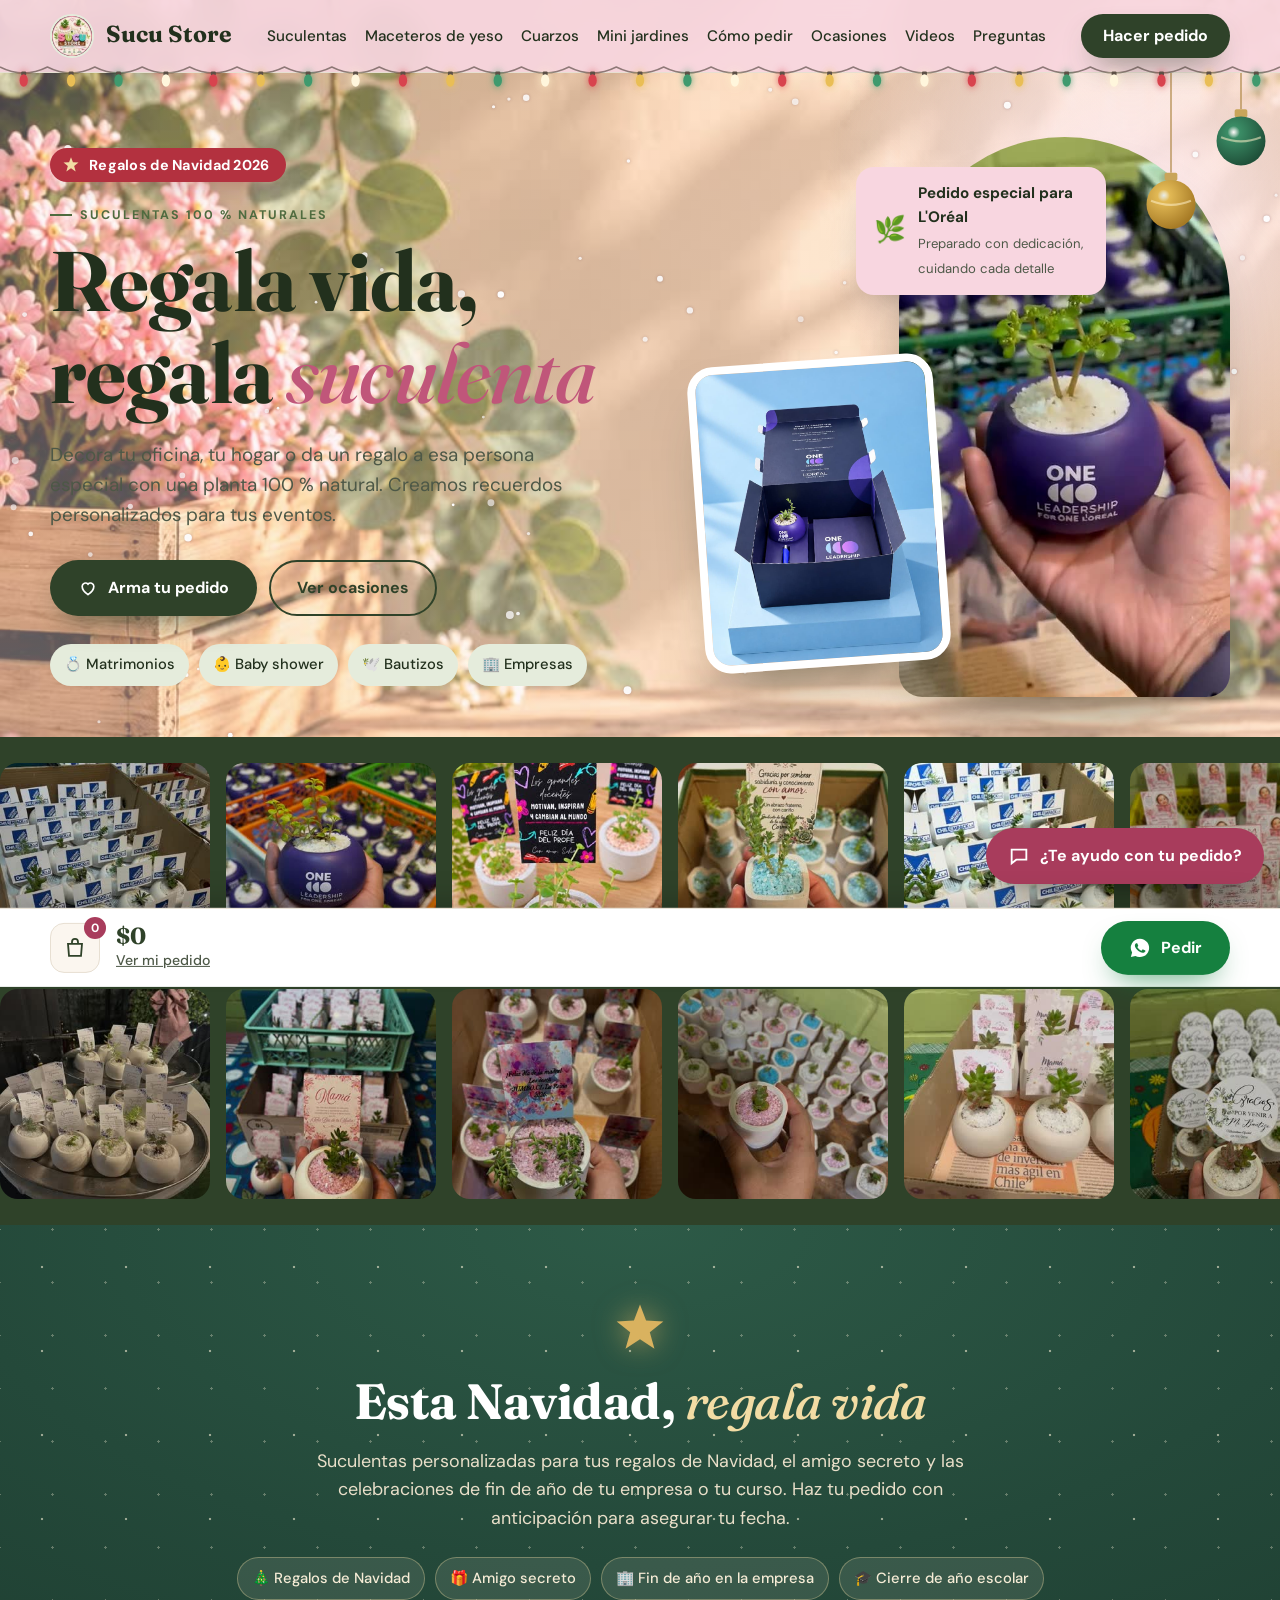
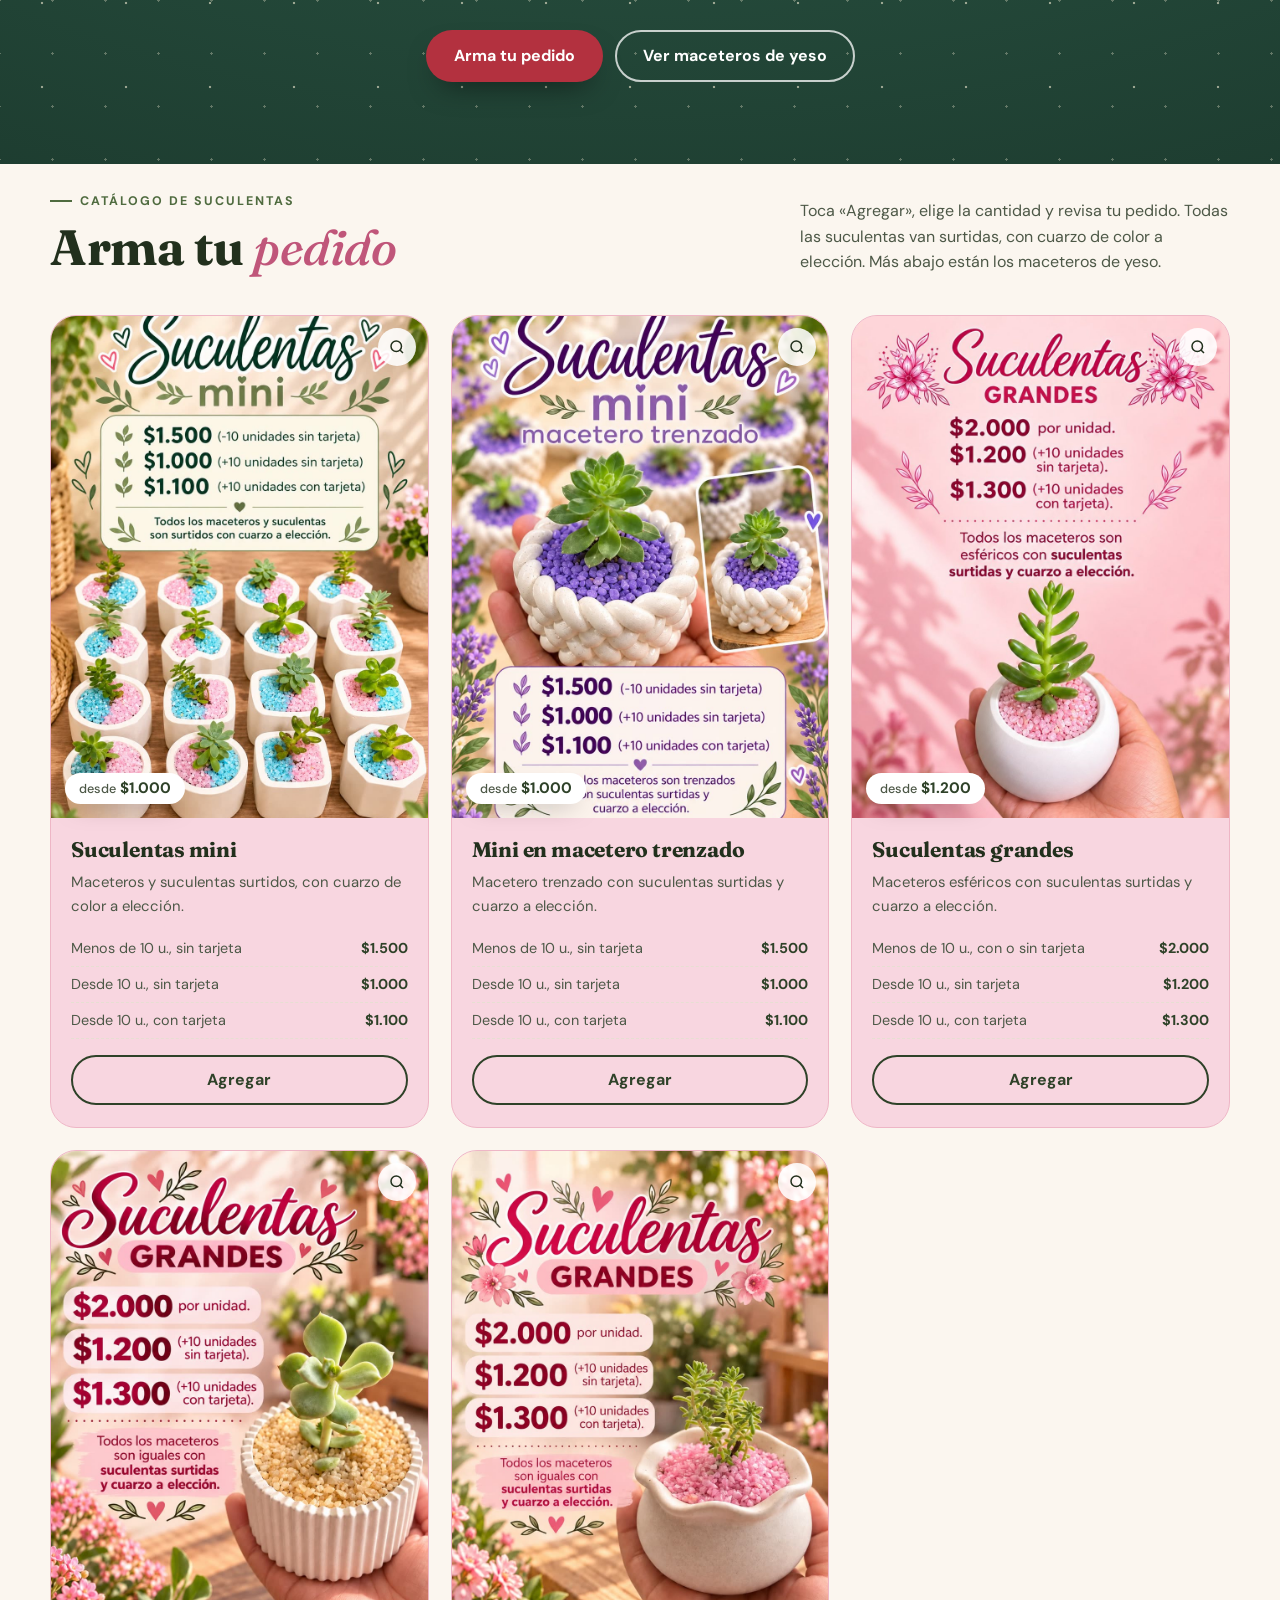
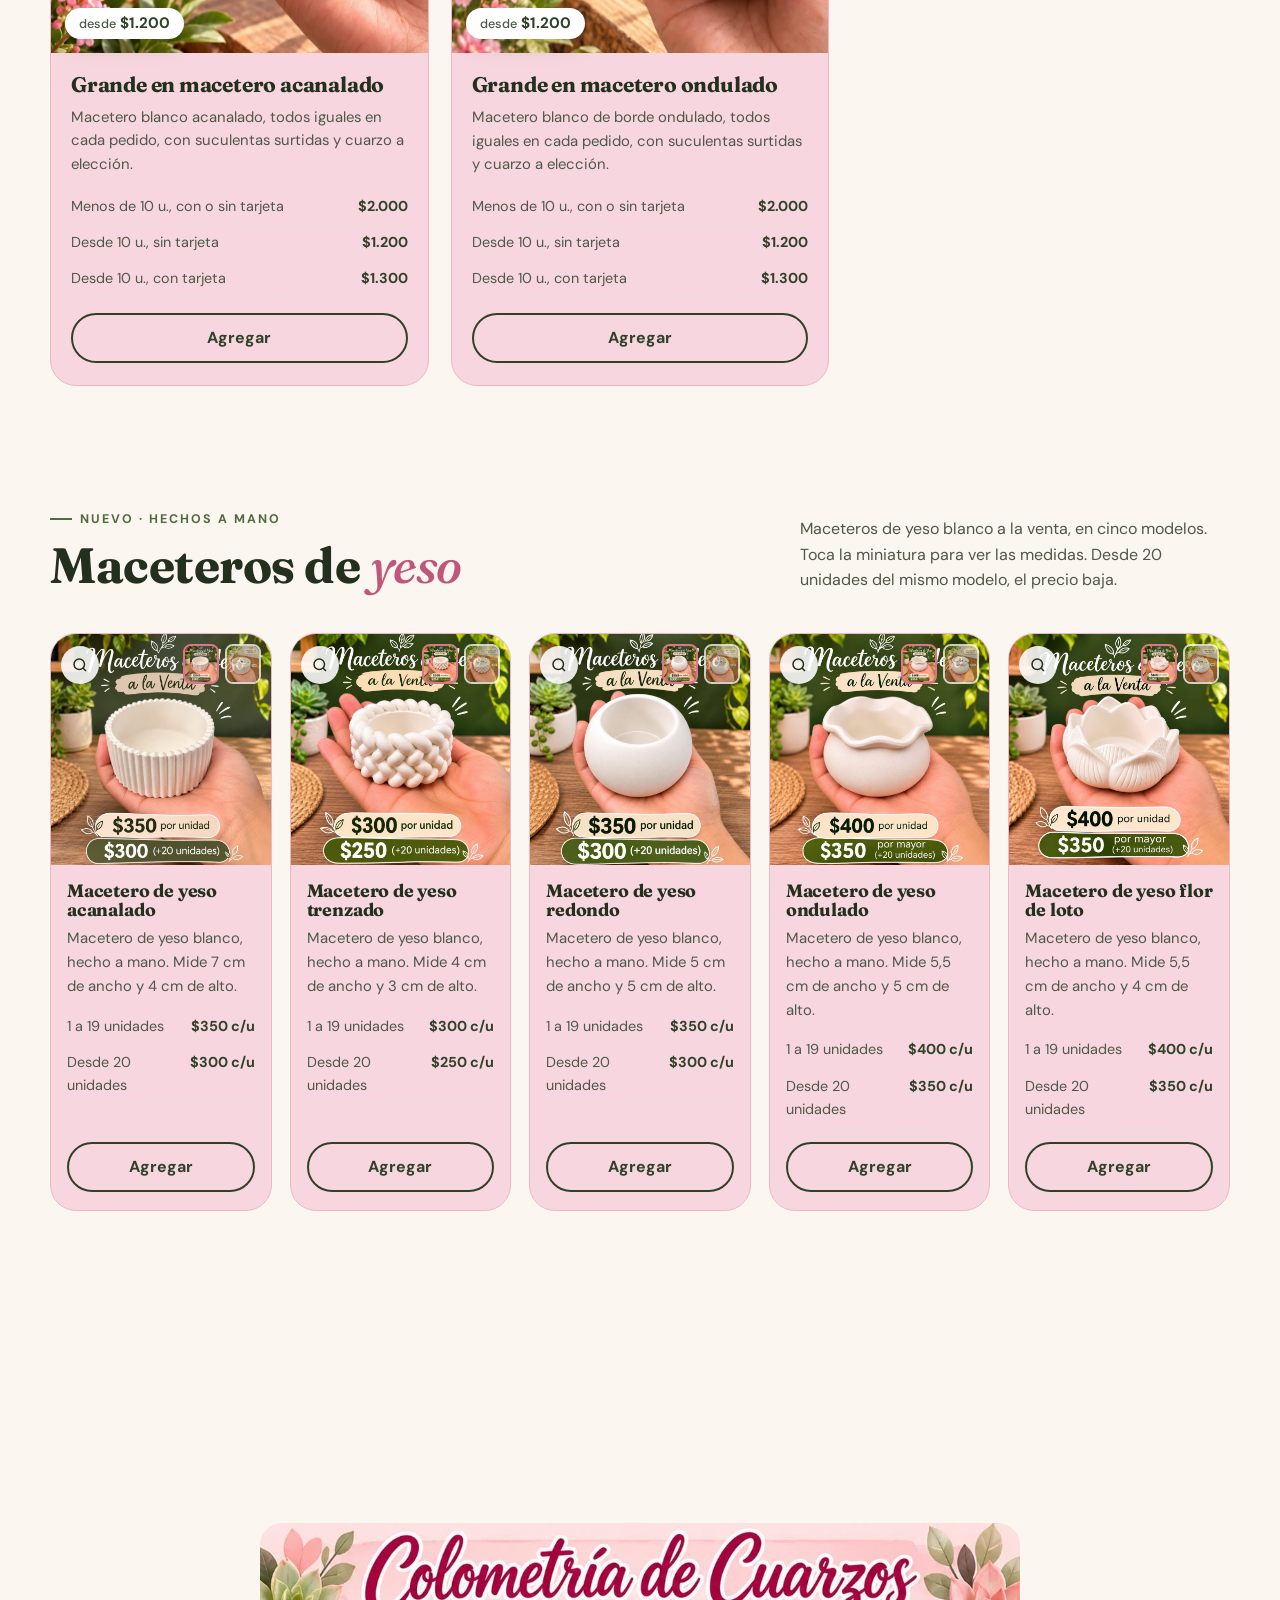
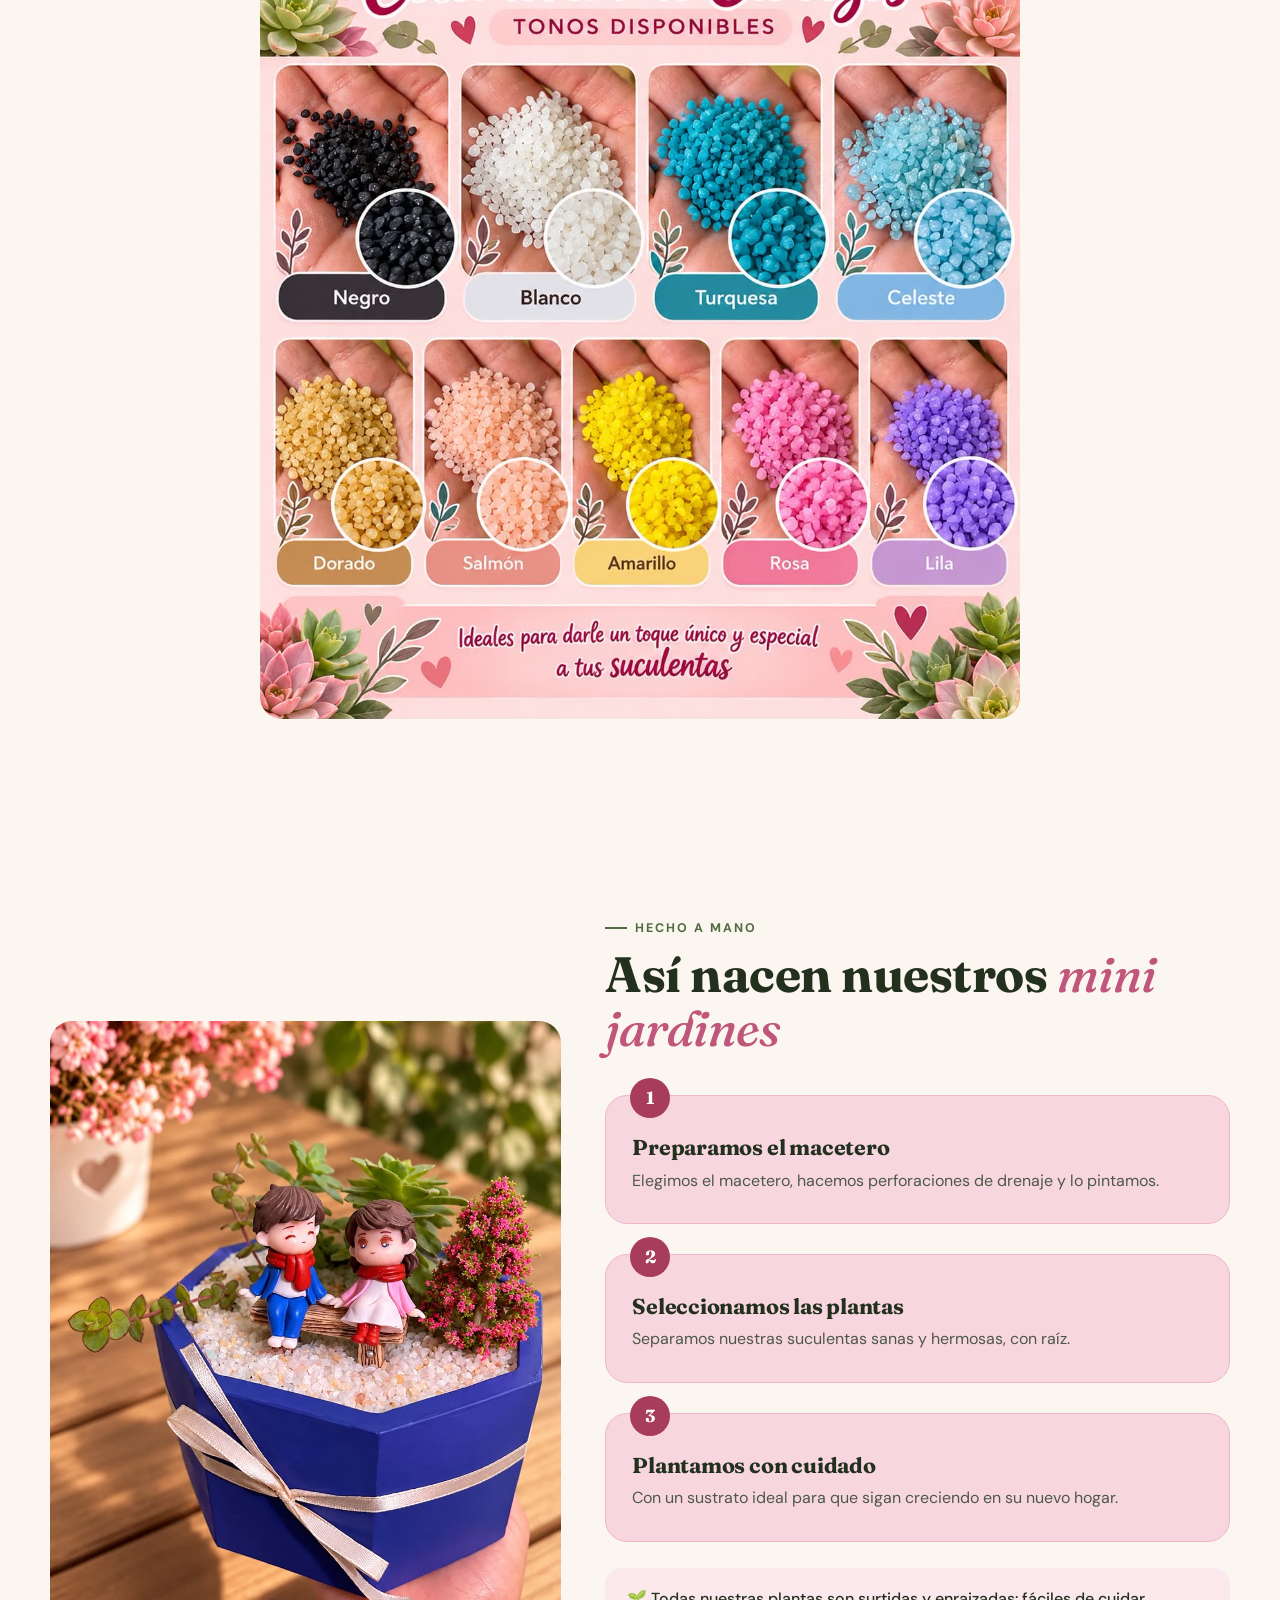
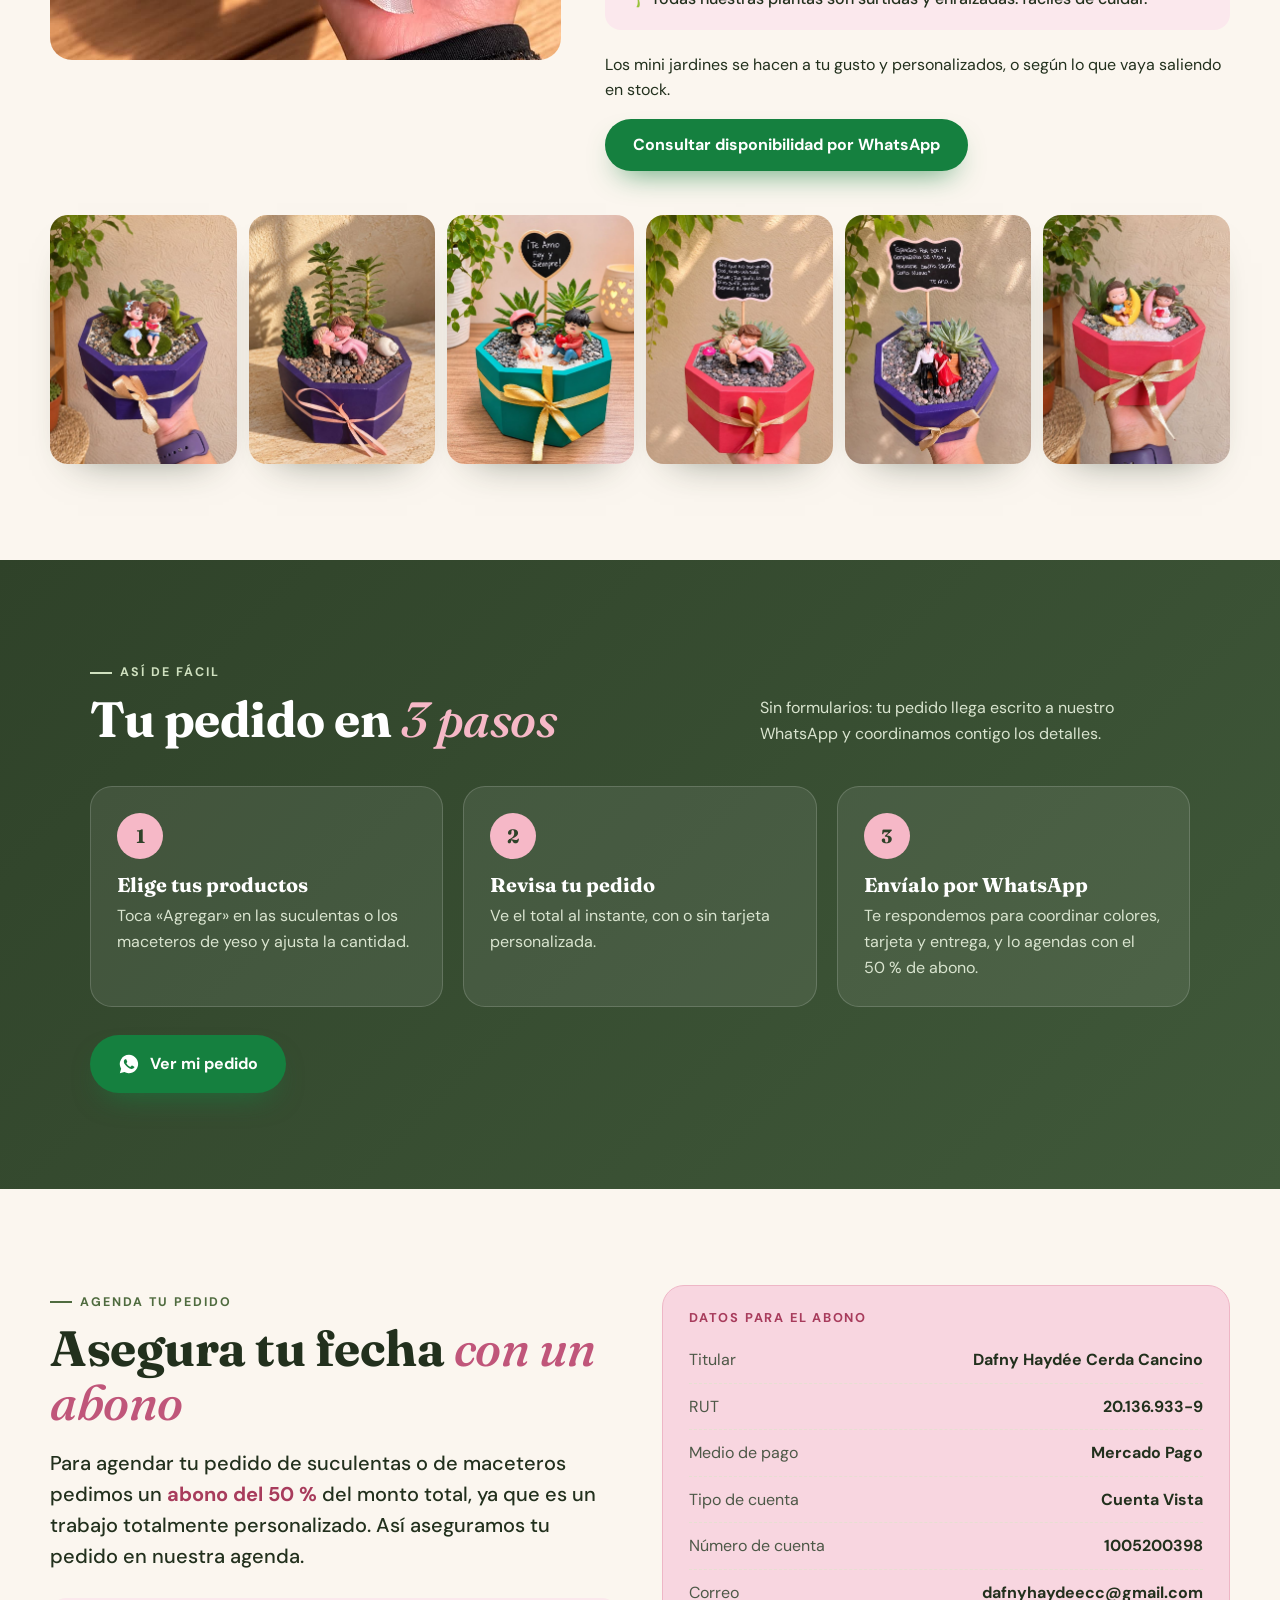
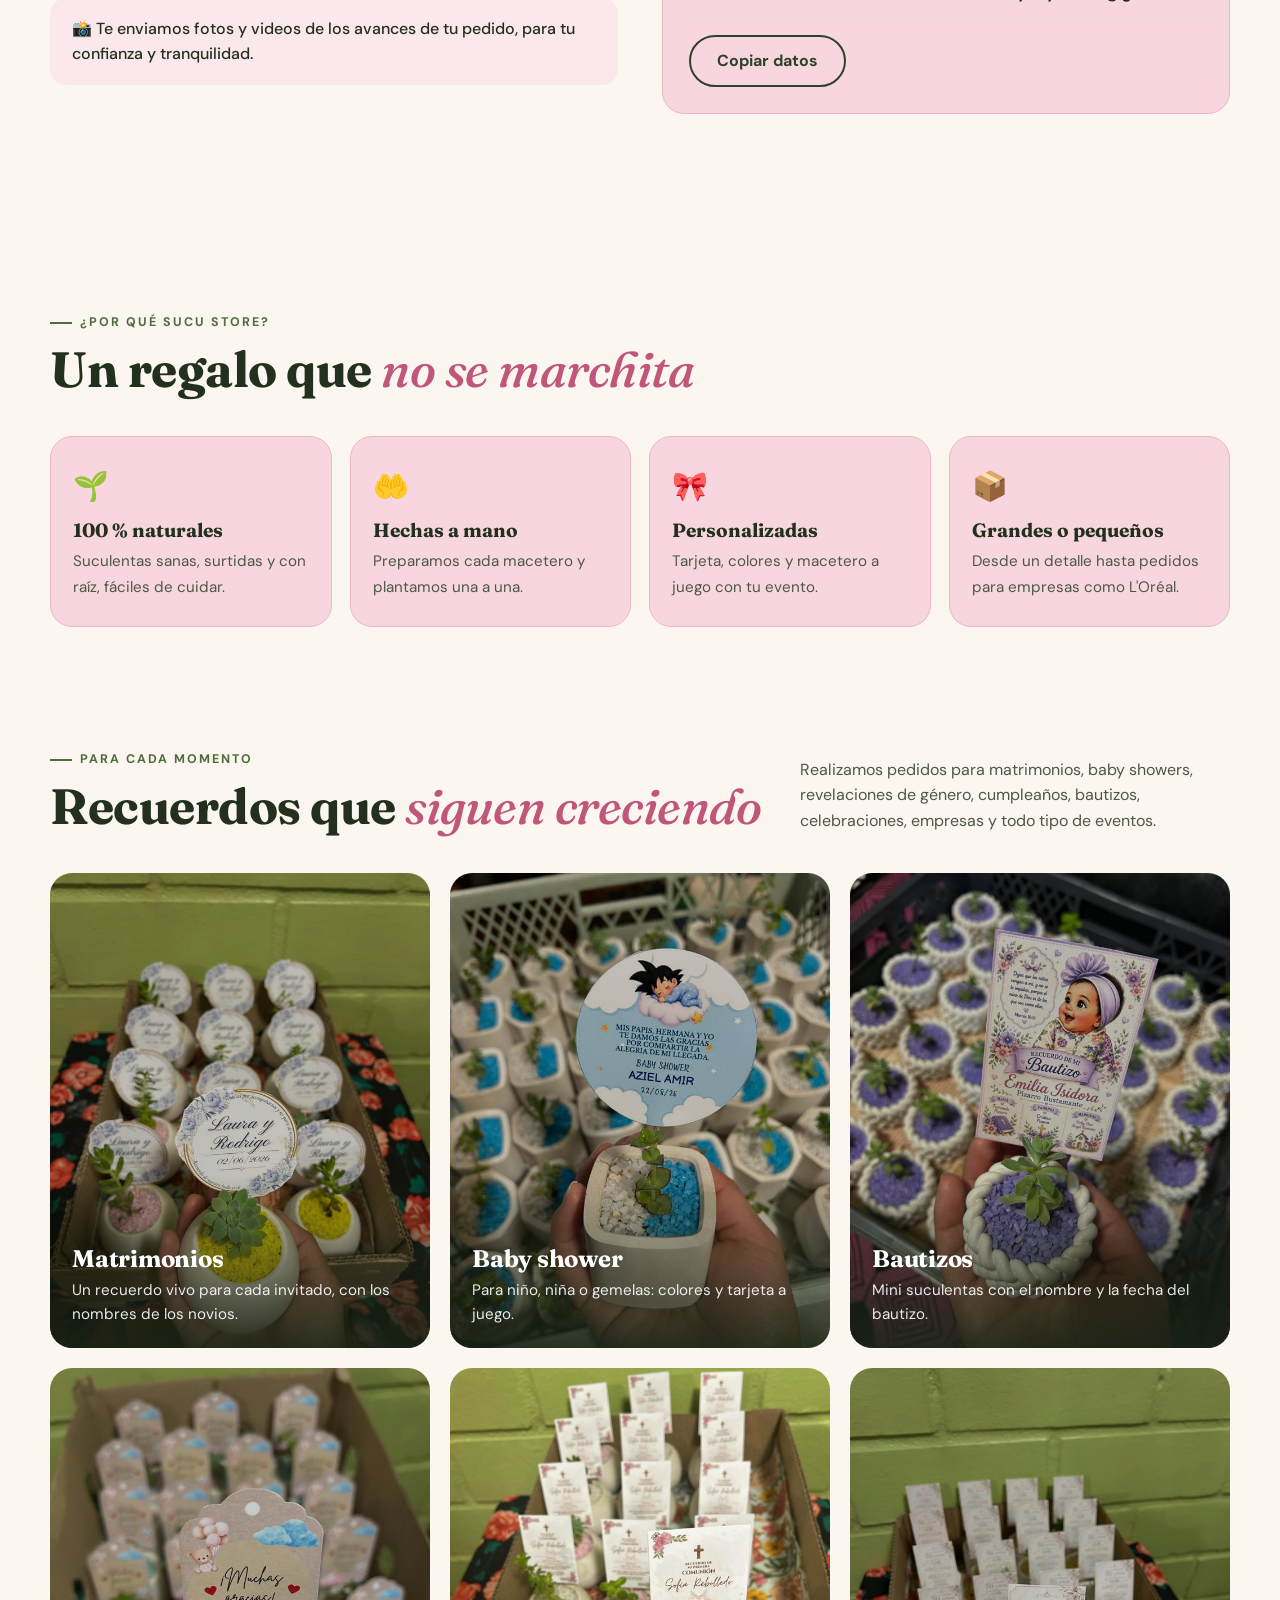
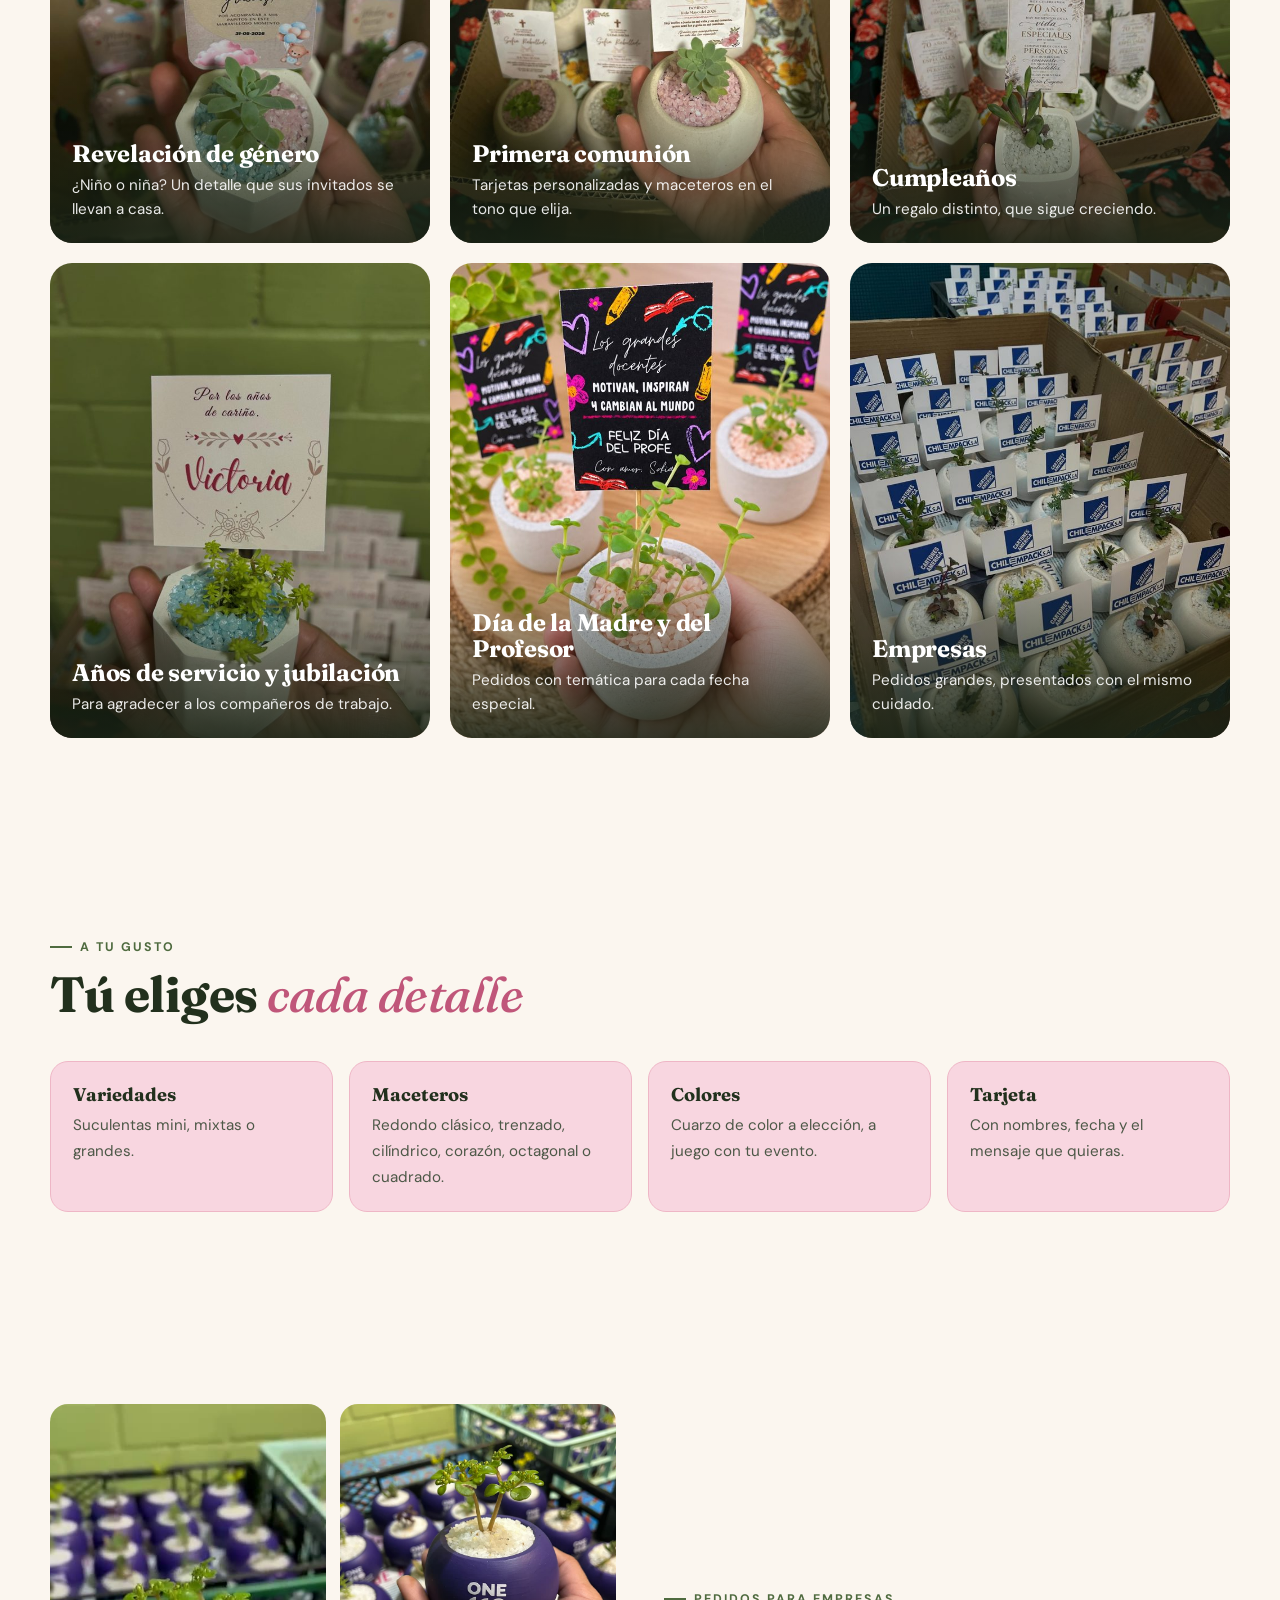
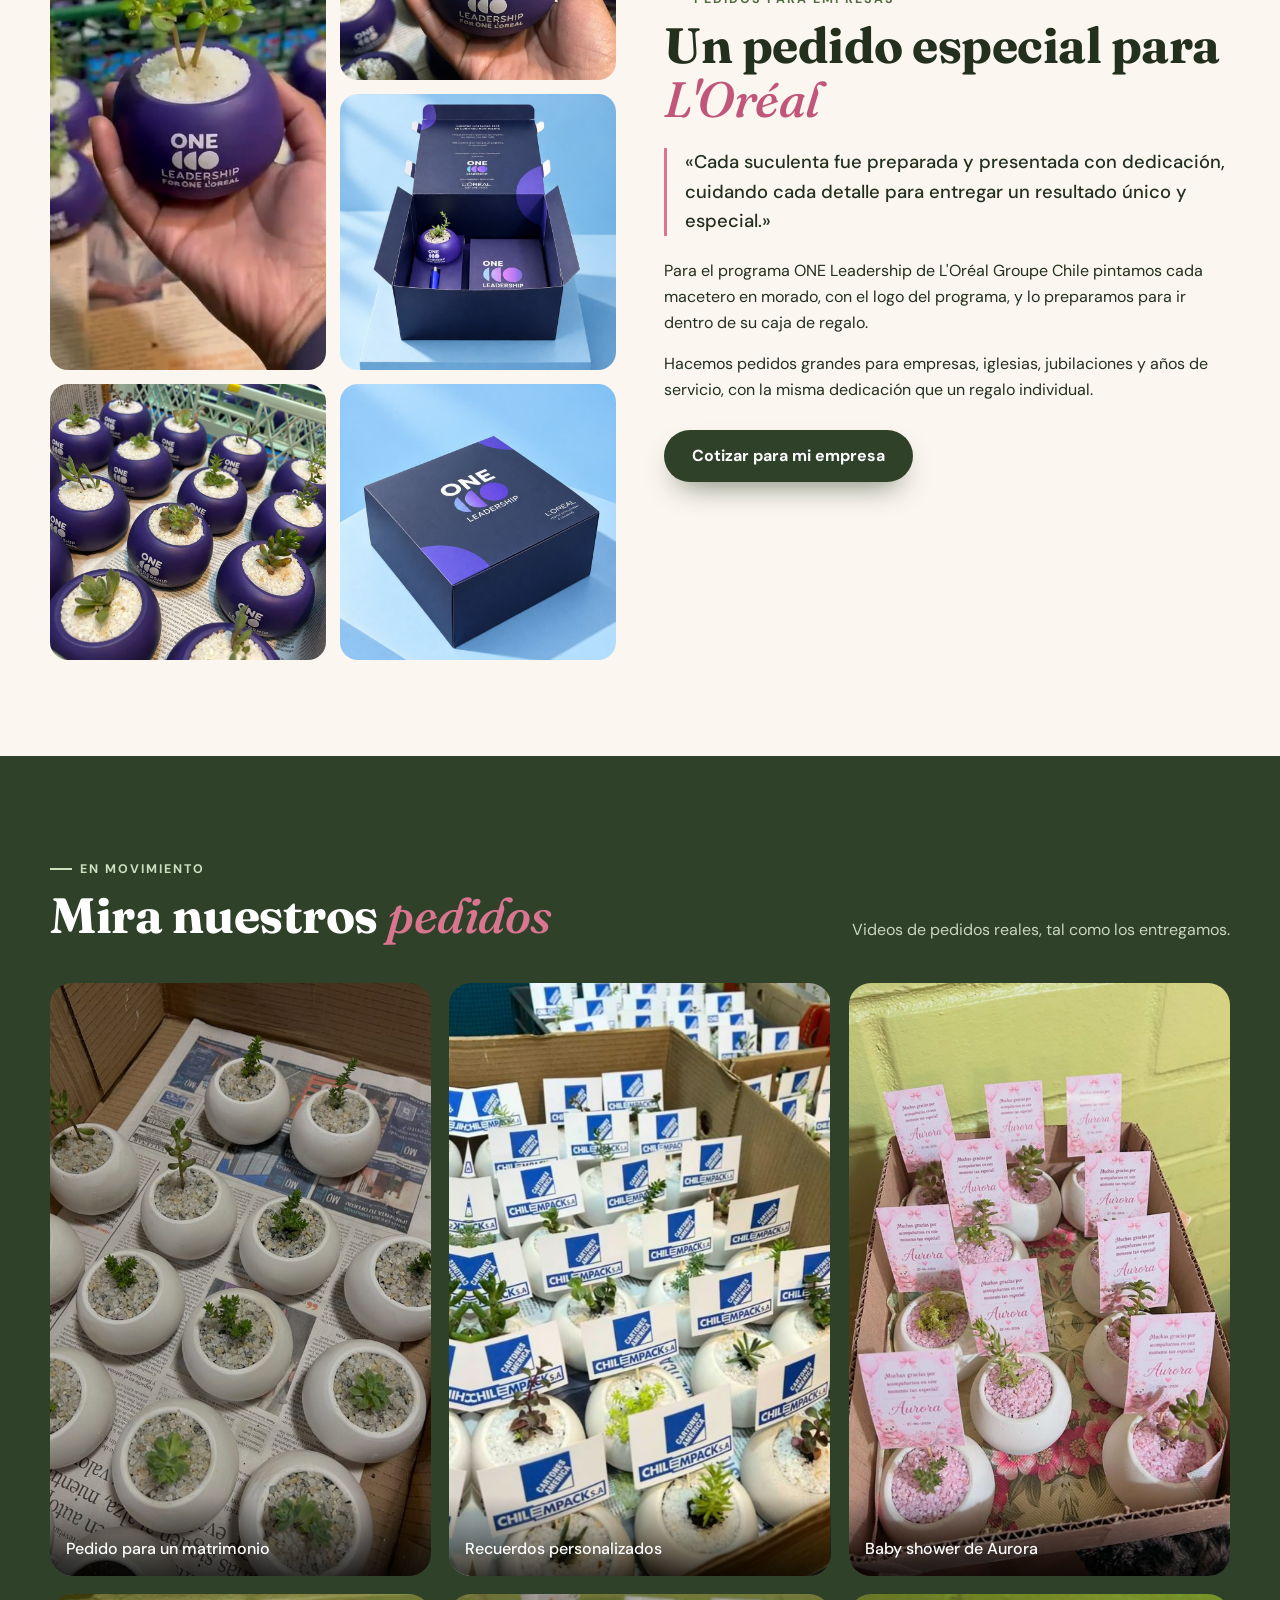
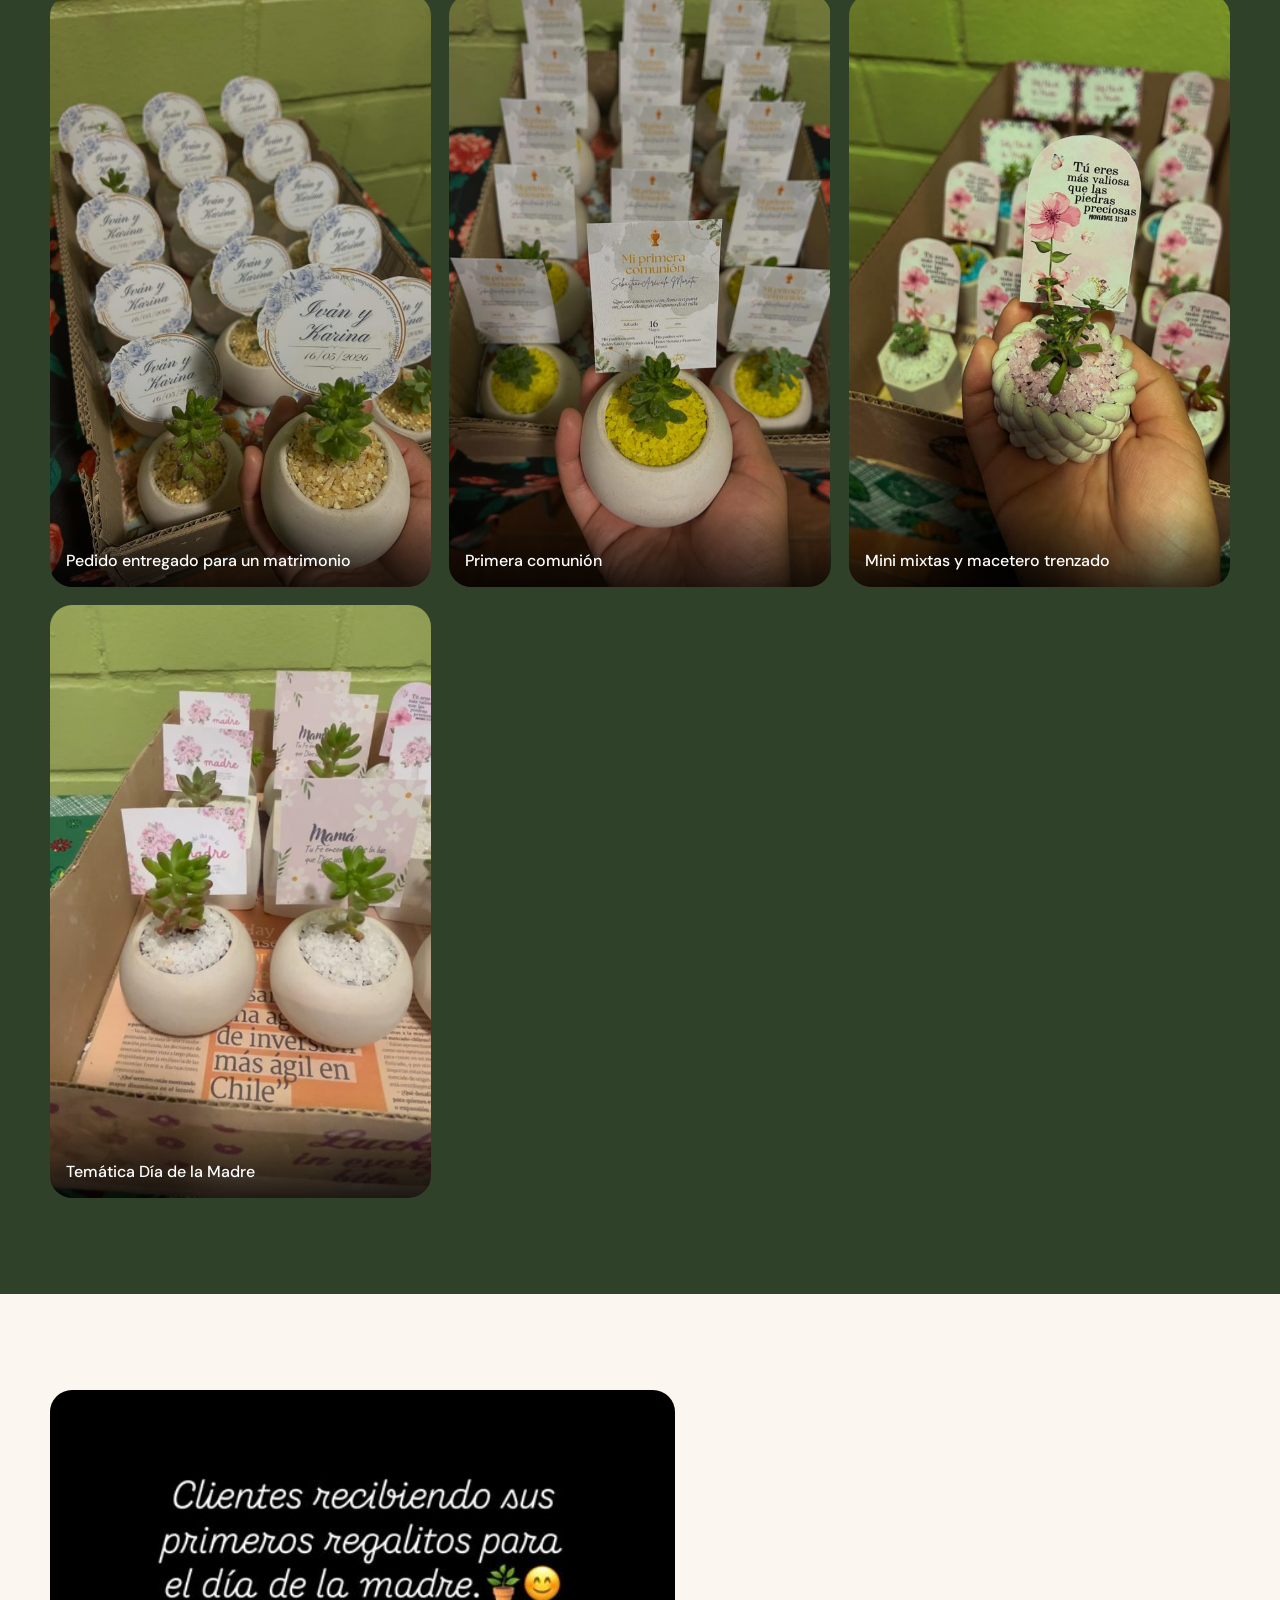
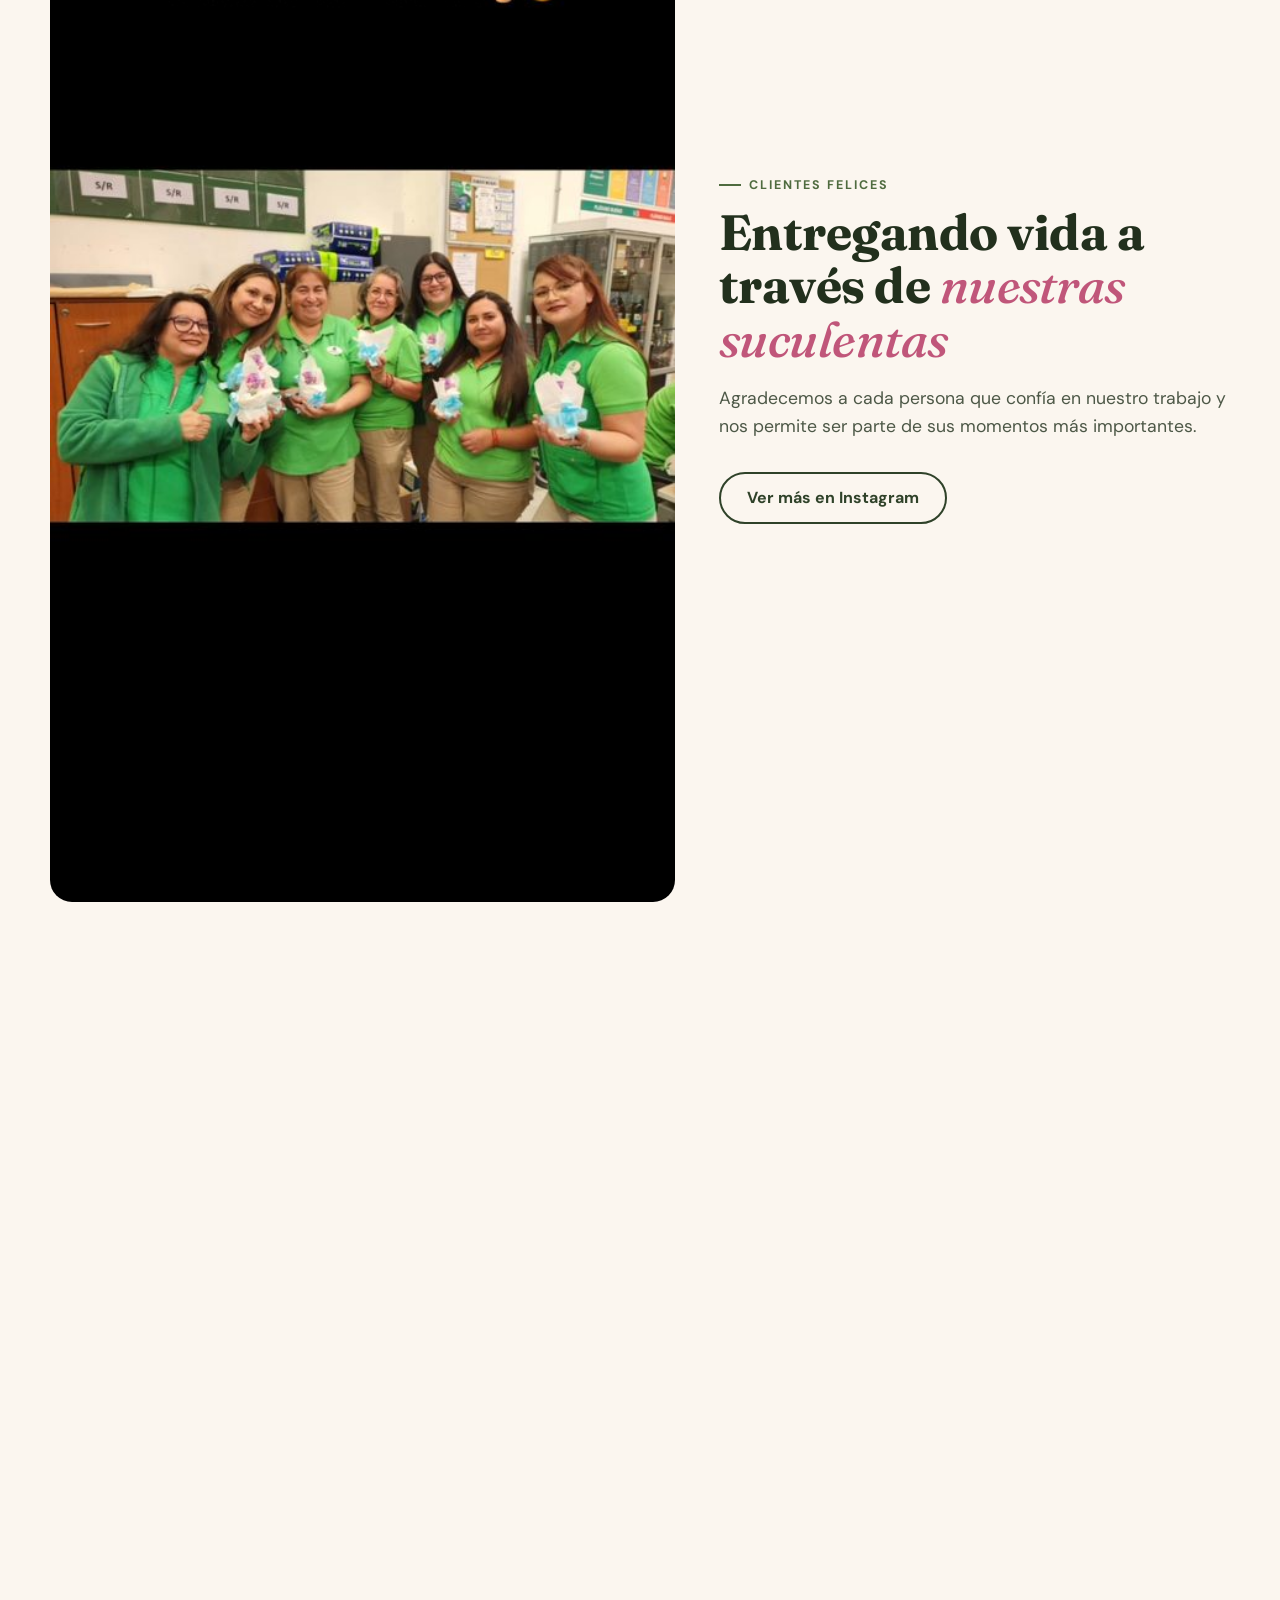
==== commit 35a1ea1c: "Sucu Store: se quita la foto del Día de la Madre de mini jardines; galería con alto fijo en el celul" ====
--- a/index.html
+++ b/index.html
@@ -133,11 +133,11 @@
 .colores{display:flex;flex-wrap:wrap;gap:10px;margin-bottom:6px}
 .colores span{display:inline-flex;align-items:center;gap:8px;padding:9px 14px 9px 10px;border-radius:999px;background:#fff;border:1px solid var(--line);font-weight:500;font-size:.92rem}
 .colores i{width:16px;height:16px;border-radius:50%;border:1px solid rgba(0,0,0,.18)}
-.galeria-j{display:grid;grid-template-columns:repeat(7,1fr);gap:12px;margin-top:44px}
-.galeria-j img{width:100%;aspect-ratio:3/4;object-fit:cover;border-radius:18px;box-shadow:0 20px 40px -28px rgba(34,48,29,.6)}
-@media (max-width:1000px){.galeria-j{grid-template-columns:repeat(4,1fr)}}
+.galeria-j{display:grid;grid-template-columns:repeat(6,1fr);gap:12px;margin-top:44px;align-items:start}
+.galeria-j img{width:100%;height:auto;aspect-ratio:3/4;object-fit:cover;border-radius:18px;box-shadow:0 20px 40px -28px rgba(34,48,29,.6)}
+@media (max-width:1000px){.galeria-j{grid-template-columns:repeat(3,1fr)}}
 @media (max-width:700px){.galeria-j{display:flex;overflow-x:auto;scroll-snap-type:x mandatory;gap:12px;padding-bottom:8px;margin-inline:calc(-1*max(16px,env(safe-area-inset-left,0px)));padding-inline:max(16px,env(safe-area-inset-left,0px));scrollbar-width:none}
-  .galeria-j::-webkit-scrollbar{display:none}.galeria-j img{flex:0 0 62%;scroll-snap-align:center}}
+  .galeria-j::-webkit-scrollbar{display:none}.galeria-j img{flex:0 0 62%;width:62%;max-width:62%;height:auto;aspect-ratio:3/4;align-self:flex-start;scroll-snap-align:center}}
 /* personaliza */
 .pers{display:grid;grid-template-columns:repeat(4,1fr);gap:16px}
 .pers div{background:var(--tarjeta);border:1px solid var(--borde-rosa);border-radius:18px;padding:22px}
@@ -374,7 +374,7 @@
     <a class="btn btn-wa" href="https://wa.me/56982474576?text=Hola%20Sucu%20Store%20%F0%9F%AA%B4%2C%20vi%20su%20p%C3%A1gina%20web%20y%20quiero%20consultar%20la%20disponibilidad%20de%20mini%20jardines." target="_blank" rel="noopener">Consultar disponibilidad por WhatsApp</a>
   </div>
 </div>
-  <div class="galeria-j aparece" aria-label="Fotos de mini jardines"><img src="assets/jardin-01.jpg" alt="Mini jardín en macetero octagonal morado, con una pareja de muñequitos sobre pasto y cinta dorada" loading="lazy" width="750" height="1000"><img src="assets/jardin-02.jpg" alt="Mini jardín en macetero octagonal morado, con un arbolito, una pareja de muñequitos y cinta rosada" loading="lazy" width="750" height="1000"><img src="assets/jardin-03.jpg" alt="Mini jardín en macetero octagonal turquesa, con el cartel «¡Te amo hoy y siempre!» y una pareja de muñequitos" loading="lazy" width="750" height="1000"><img src="assets/jardin-04.jpg" alt="Mini jardín en macetero octagonal rojo, con un versículo en un cartel y una pareja de muñequitos" loading="lazy" width="750" height="1000"><img src="assets/jardin-05.jpg" alt="Mini jardín en macetero octagonal morado, con un mensaje de amor en un cartel y una pareja de muñequitos" loading="lazy" width="750" height="1000"><img src="assets/jardin-06.jpg" alt="Mini jardín en macetero octagonal rojo, con dos muñequitos sobre lunas y cinta dorada" loading="lazy" width="750" height="1000"><img src="assets/jardin-07.jpg" alt="Suculenta en macetero cuadrado blanco con tarjeta del Día de la Madre" loading="lazy" width="750" height="1000"></div>
+  <div class="galeria-j aparece" aria-label="Fotos de mini jardines"><img src="assets/jardin-01.jpg" alt="Mini jardín en macetero octagonal morado, con una pareja de muñequitos sobre pasto y cinta dorada" loading="lazy" width="750" height="1000"><img src="assets/jardin-02.jpg" alt="Mini jardín en macetero octagonal morado, con un arbolito, una pareja de muñequitos y cinta rosada" loading="lazy" width="750" height="1000"><img src="assets/jardin-03.jpg" alt="Mini jardín en macetero octagonal turquesa, con el cartel «¡Te amo hoy y siempre!» y una pareja de muñequitos" loading="lazy" width="750" height="1000"><img src="assets/jardin-04.jpg" alt="Mini jardín en macetero octagonal rojo, con un versículo en un cartel y una pareja de muñequitos" loading="lazy" width="750" height="1000"><img src="assets/jardin-05.jpg" alt="Mini jardín en macetero octagonal morado, con un mensaje de amor en un cartel y una pareja de muñequitos" loading="lazy" width="750" height="1000"><img src="assets/jardin-06.jpg" alt="Mini jardín en macetero octagonal rojo, con dos muñequitos sobre lunas y cinta dorada" loading="lazy" width="750" height="1000"></div>
 </div></section>
 <section class="pedido" id="pedido"><div class="wrap">
   <div class="cab aparece"><div><span class="ojo">Así de fácil</span><h2>Tu pedido en <em>3 pasos</em></h2></div><p>Sin formularios: tu pedido llega escrito a nuestro WhatsApp y coordinamos contigo los detalles.</p></div>
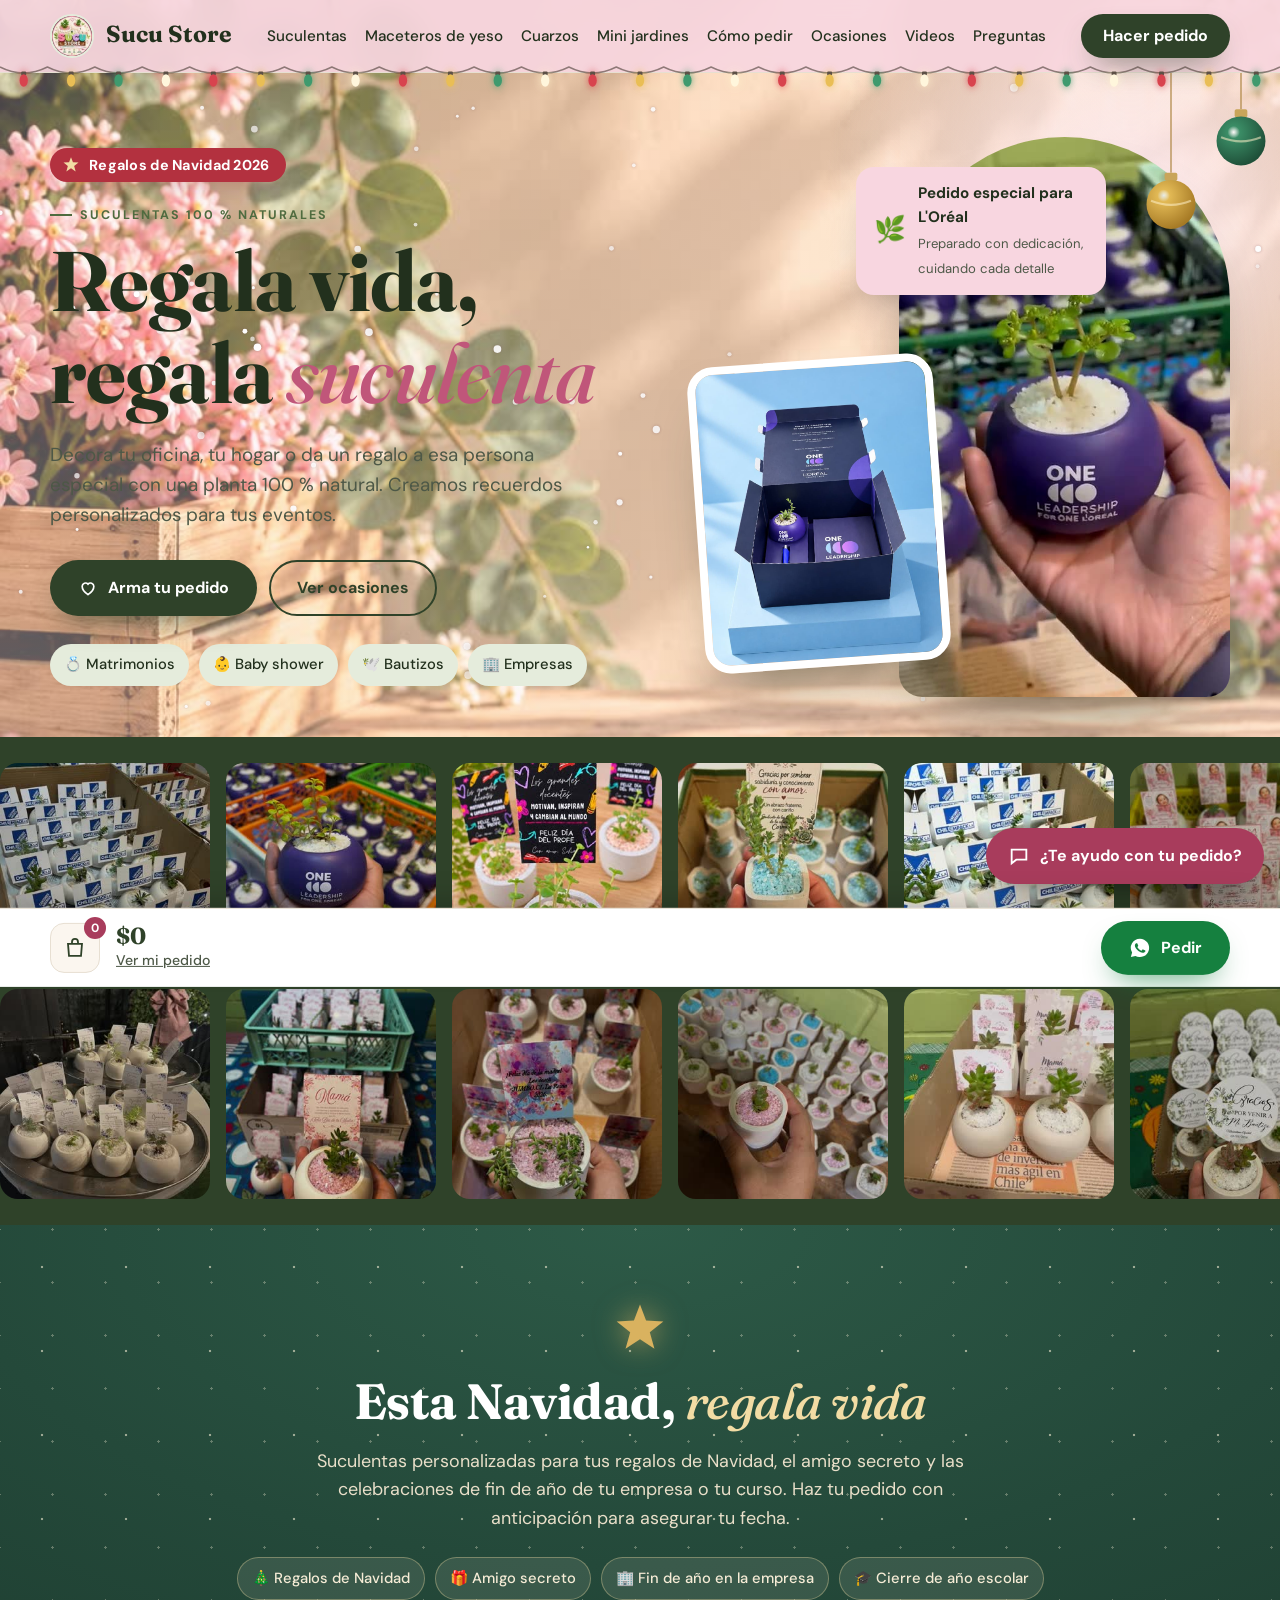
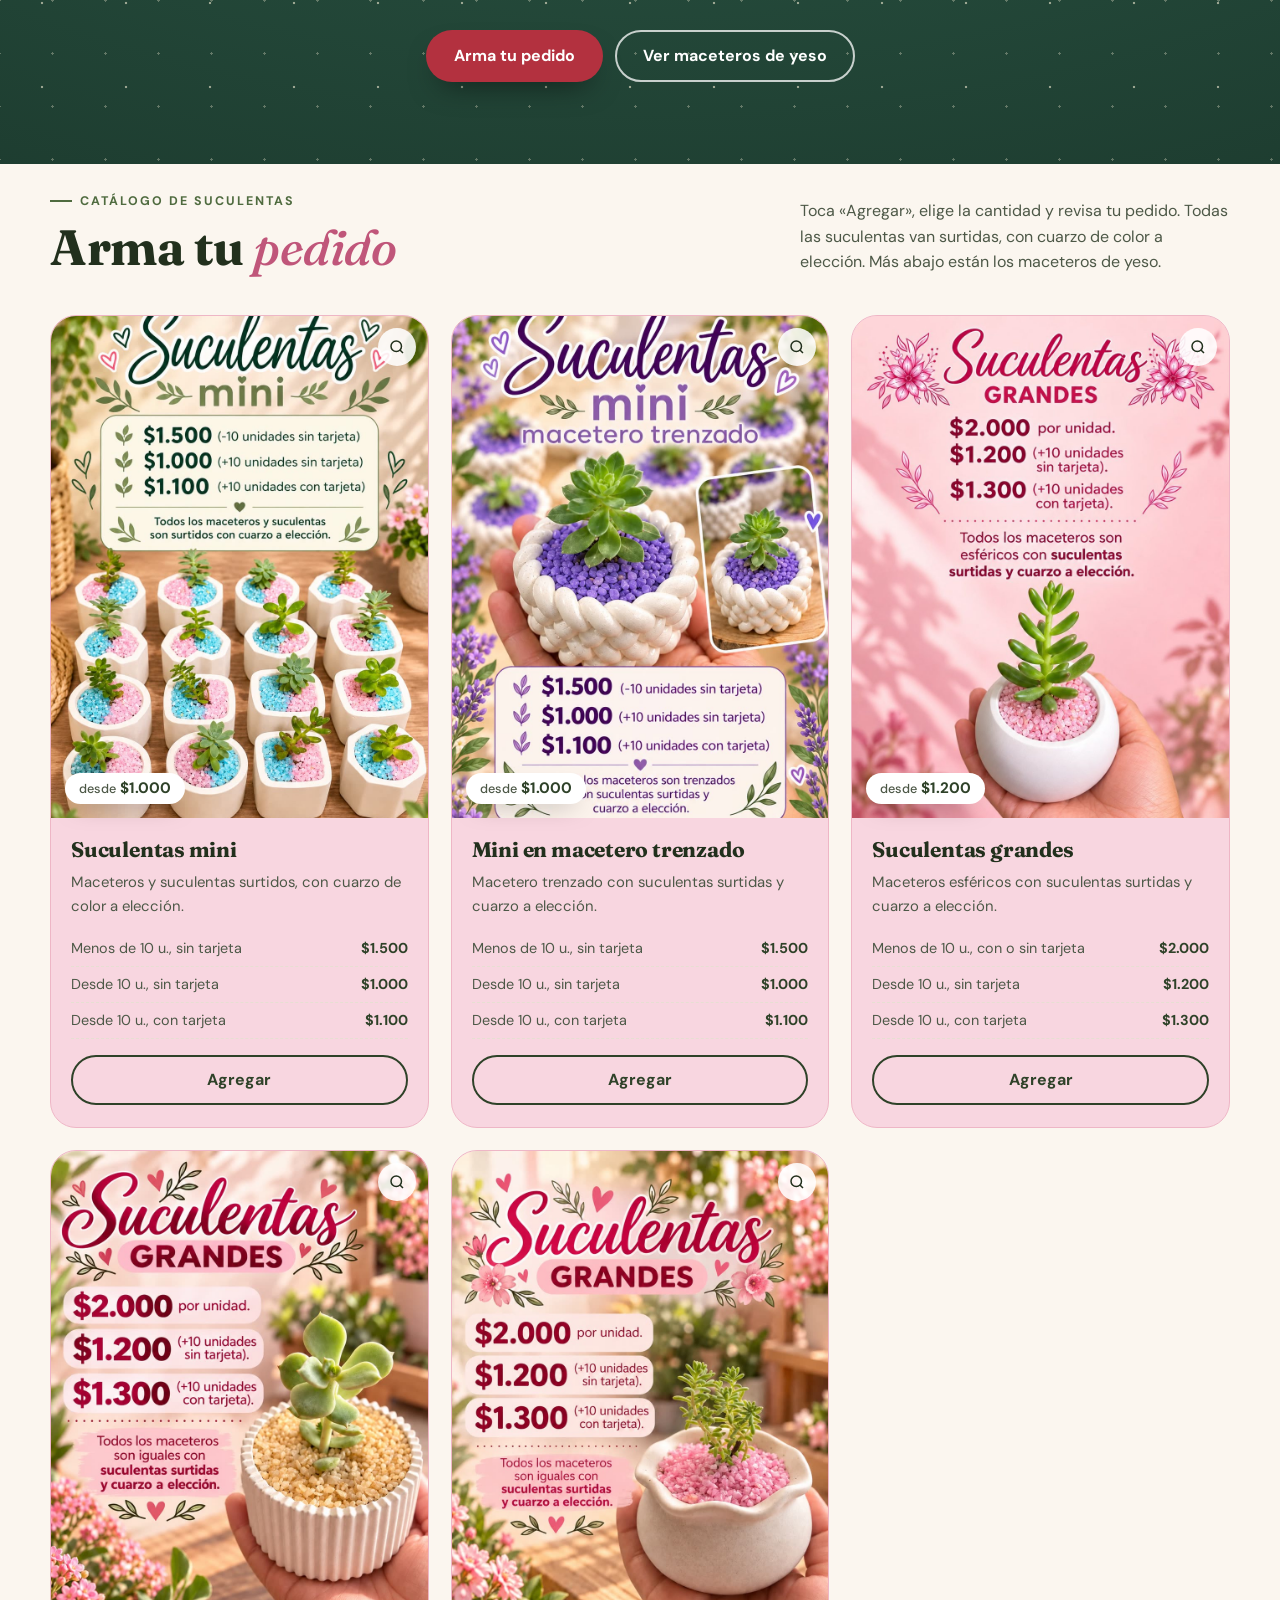
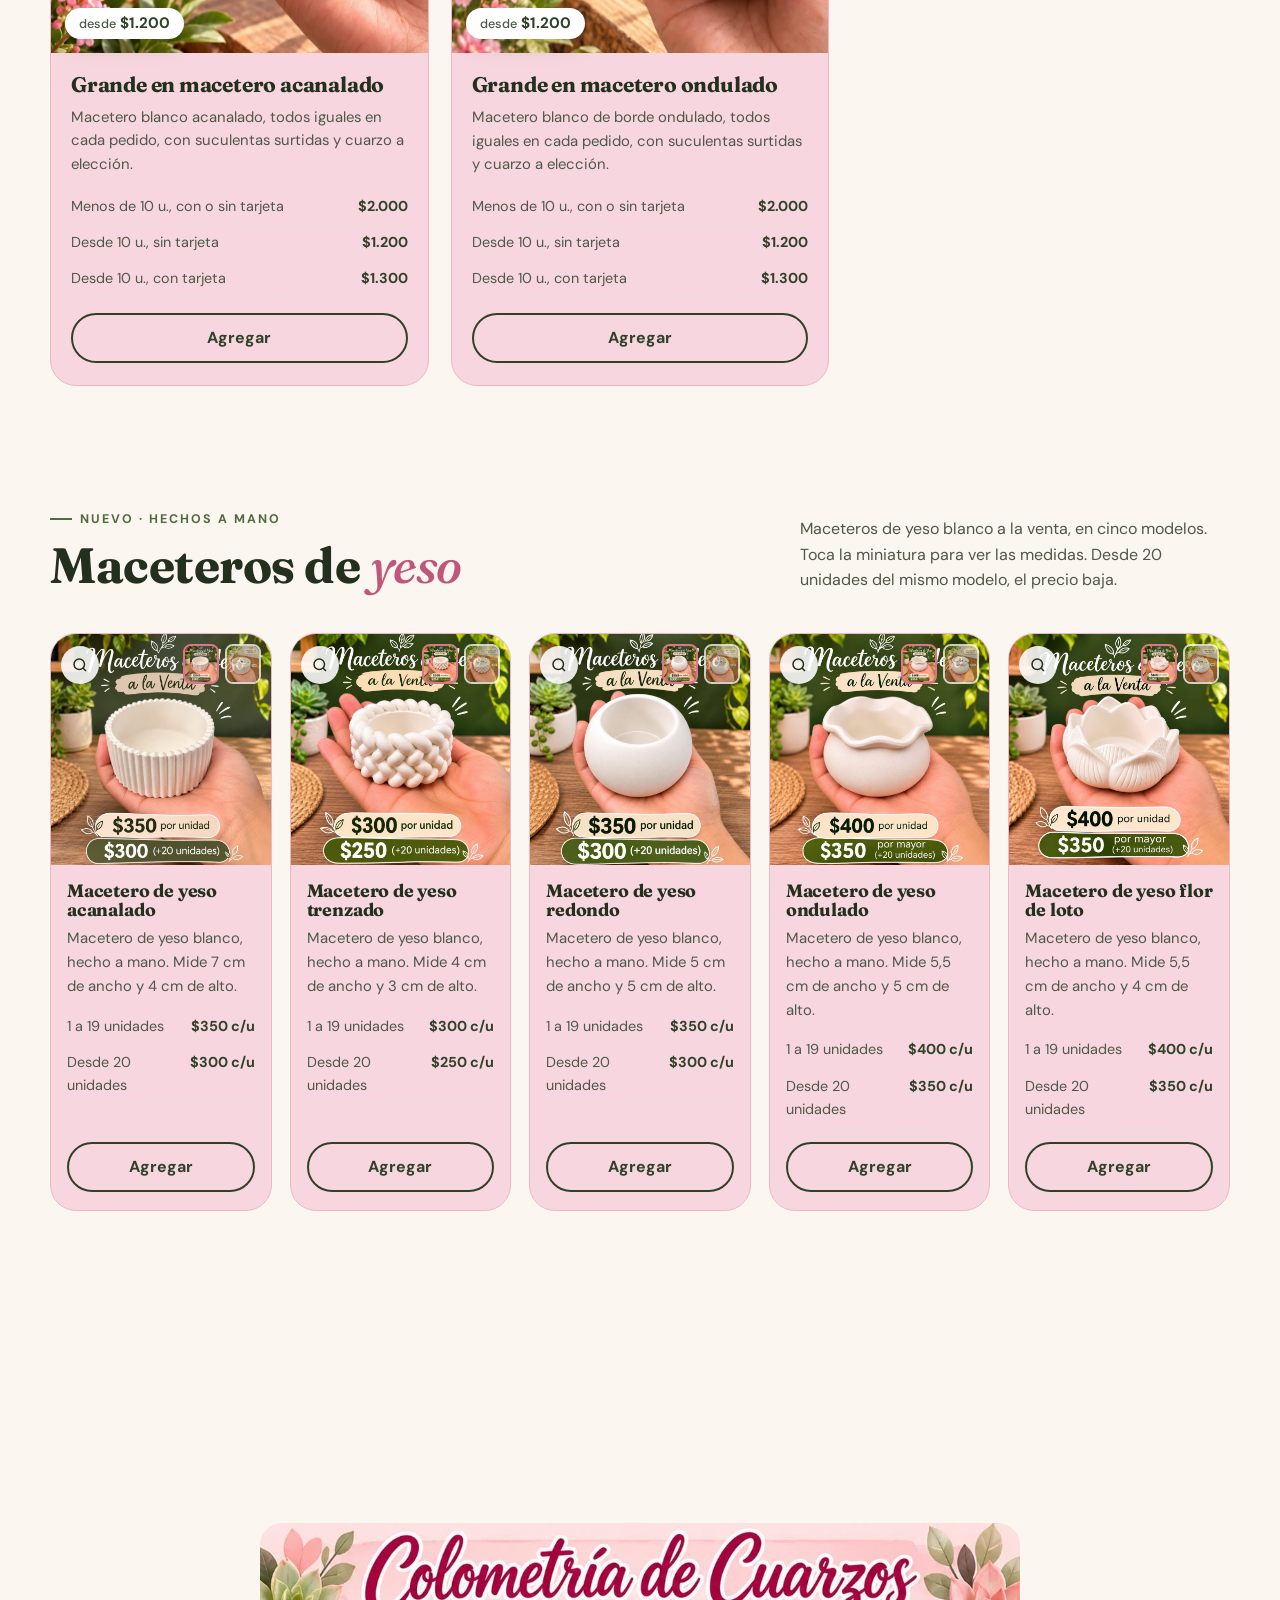
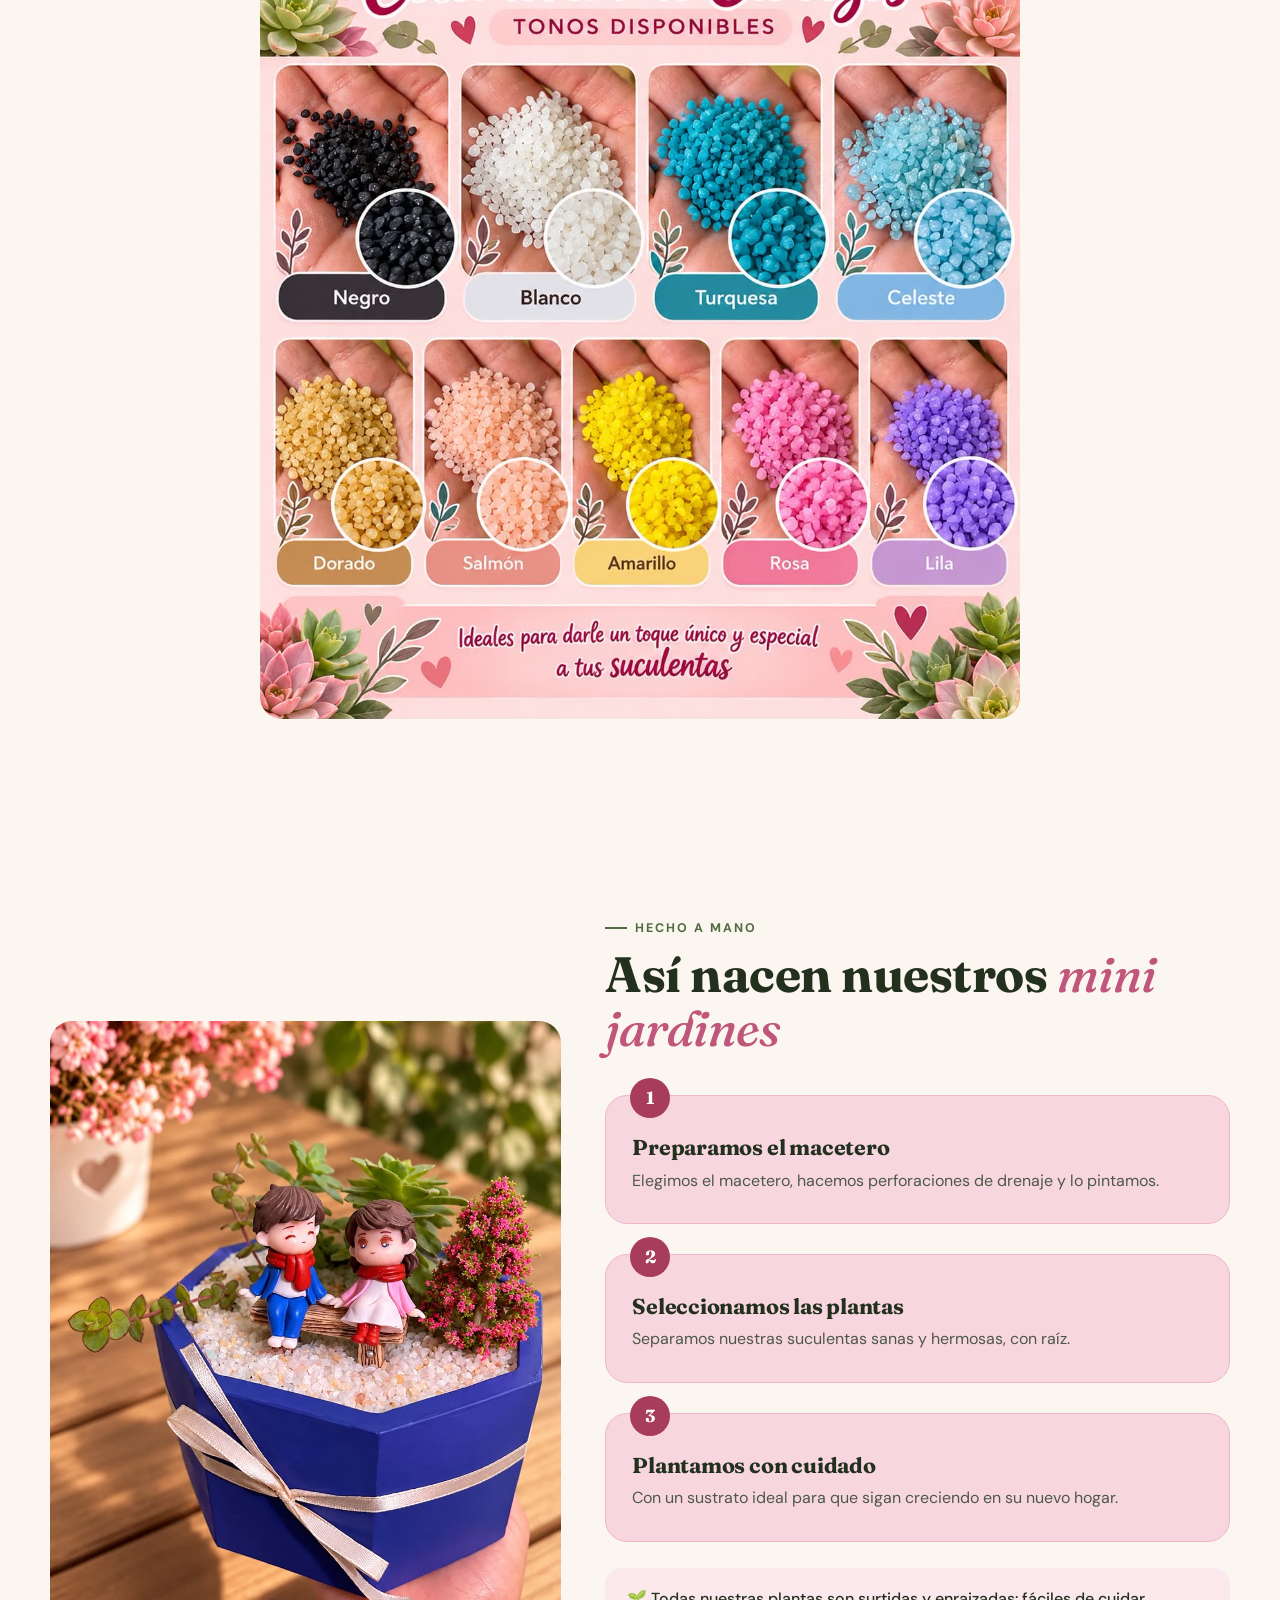
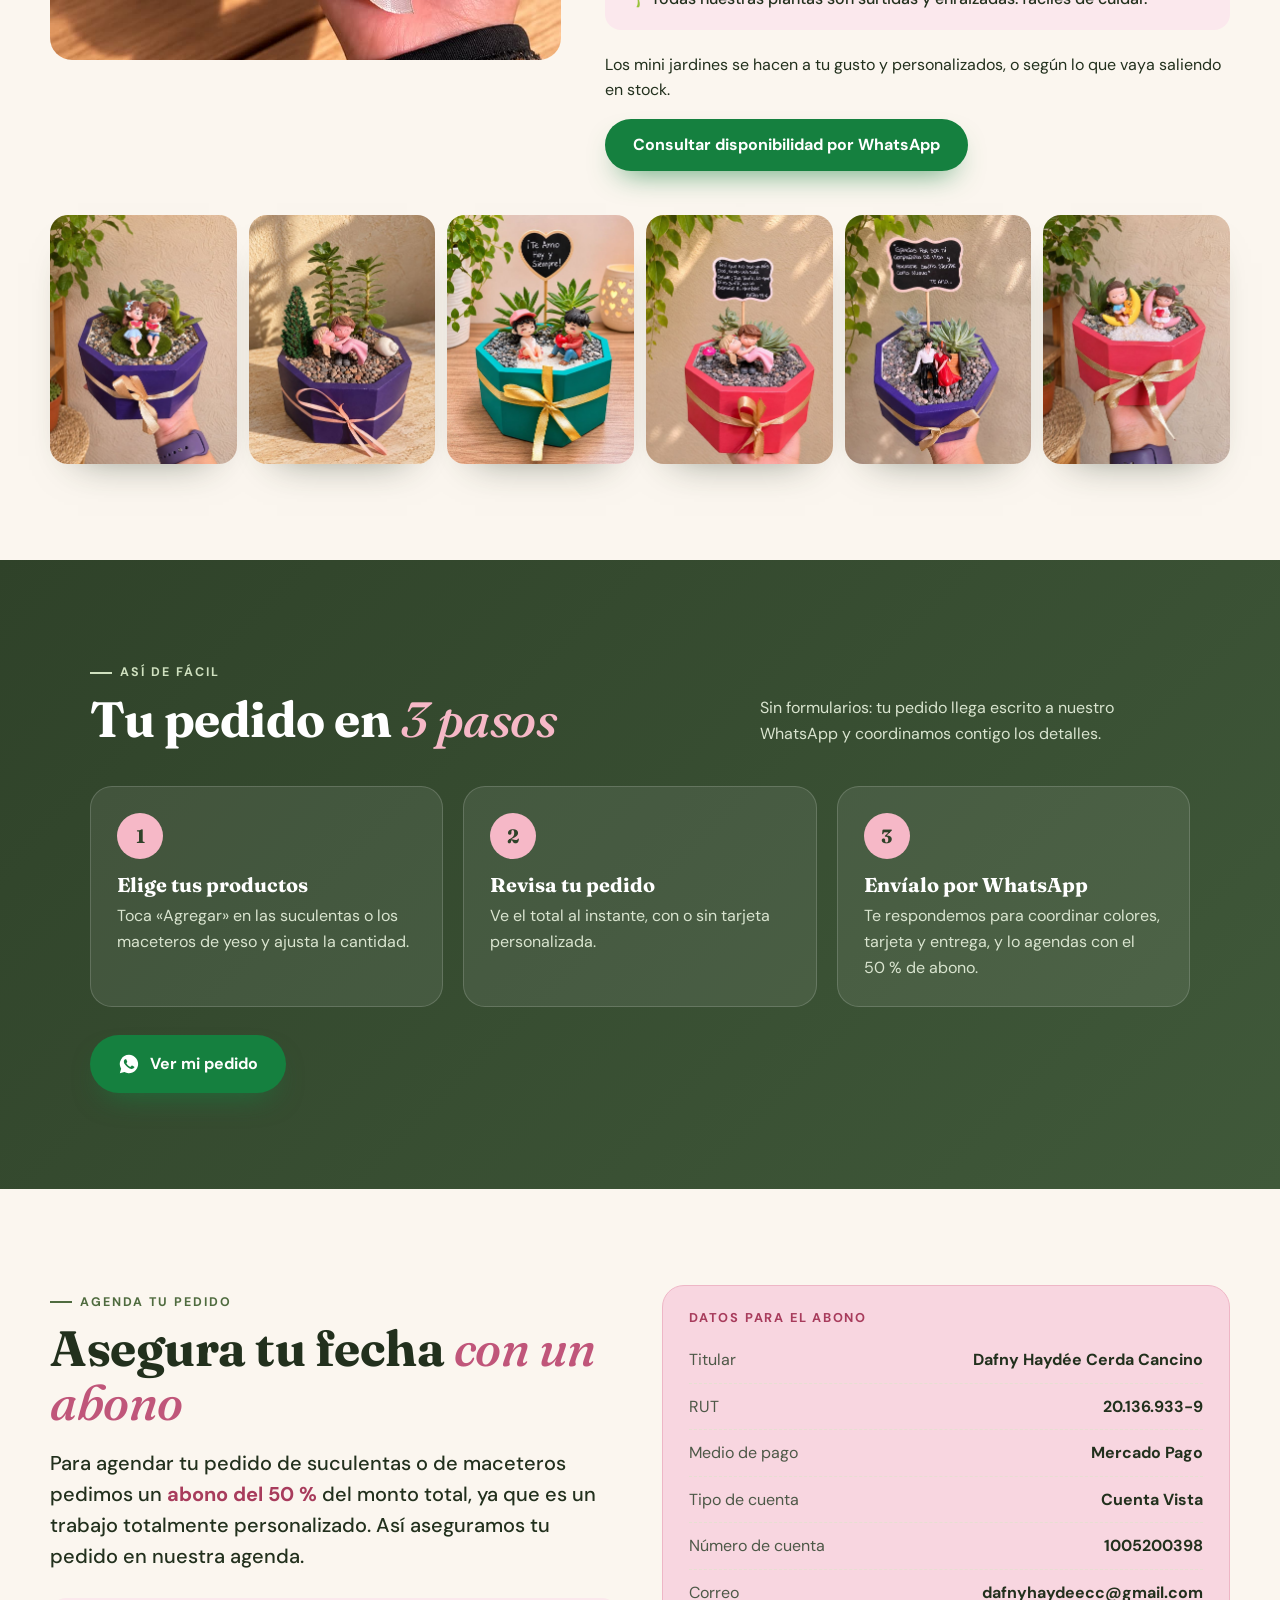
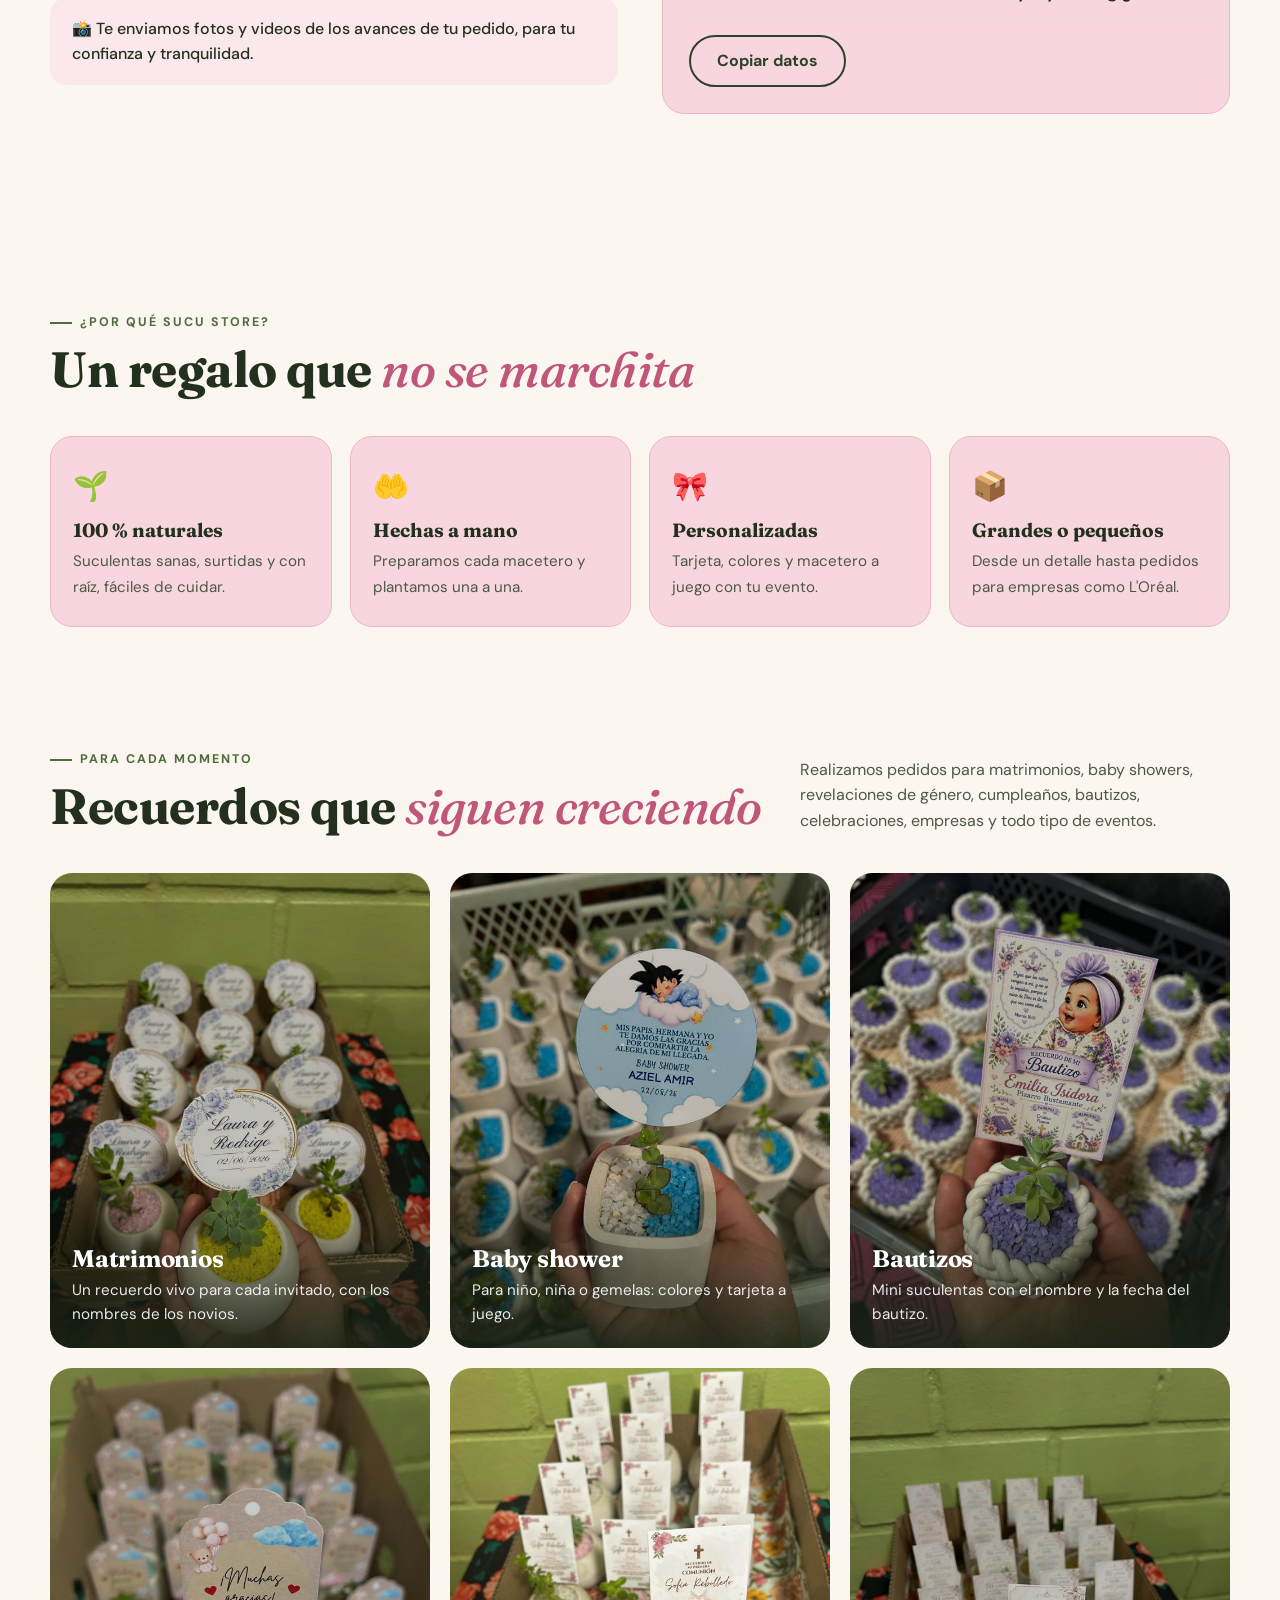
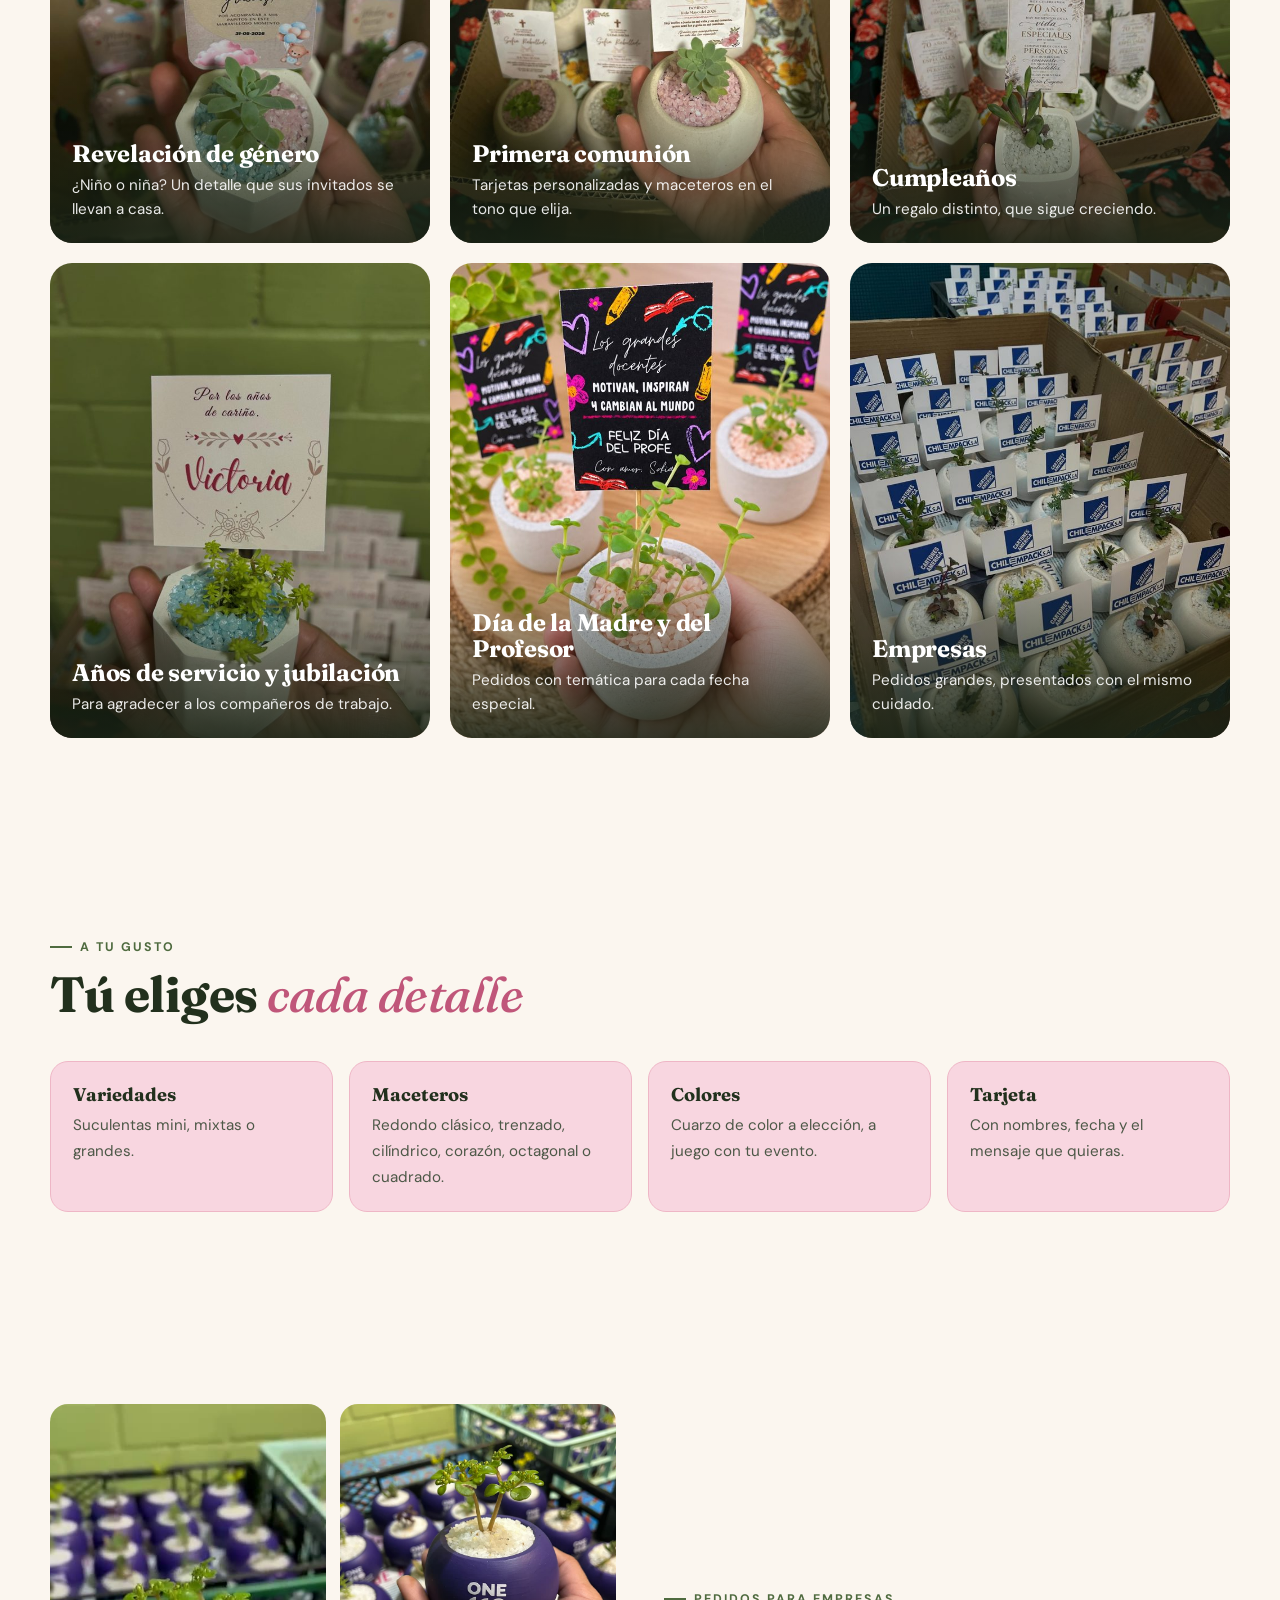
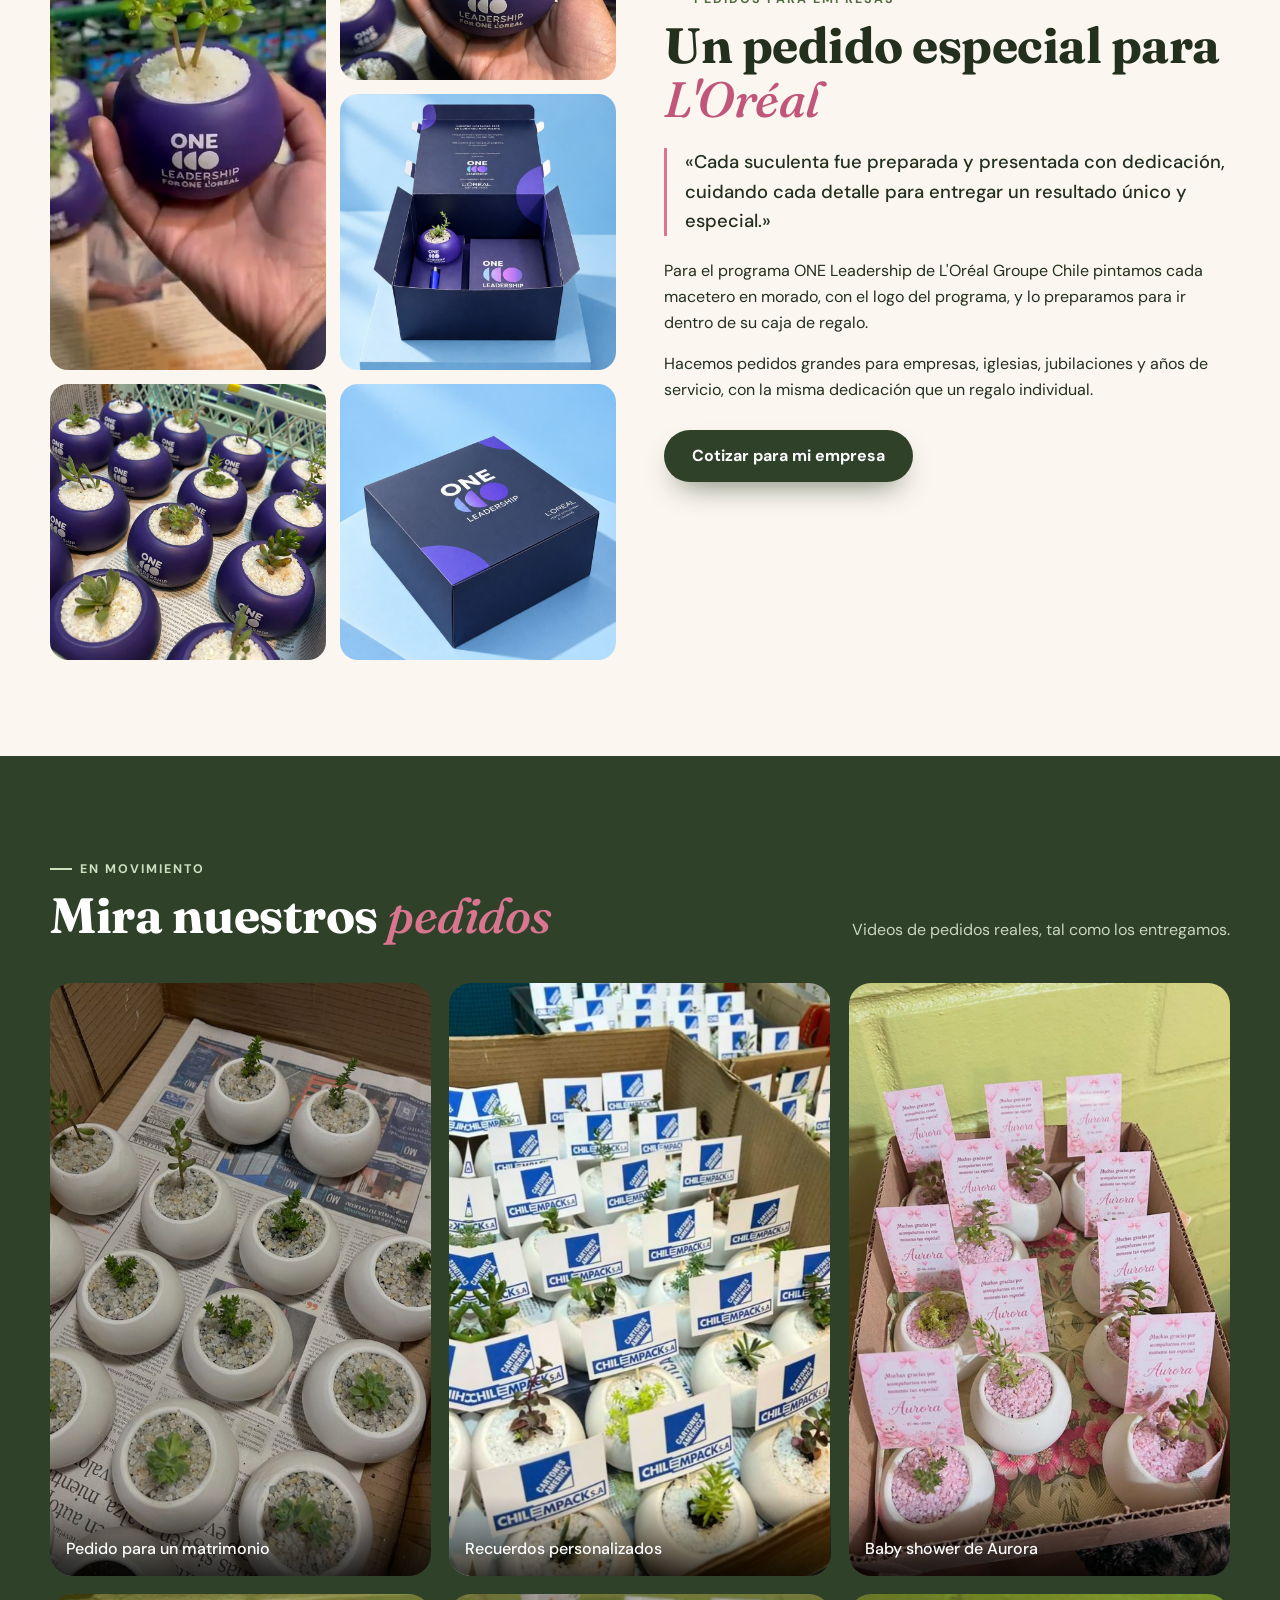
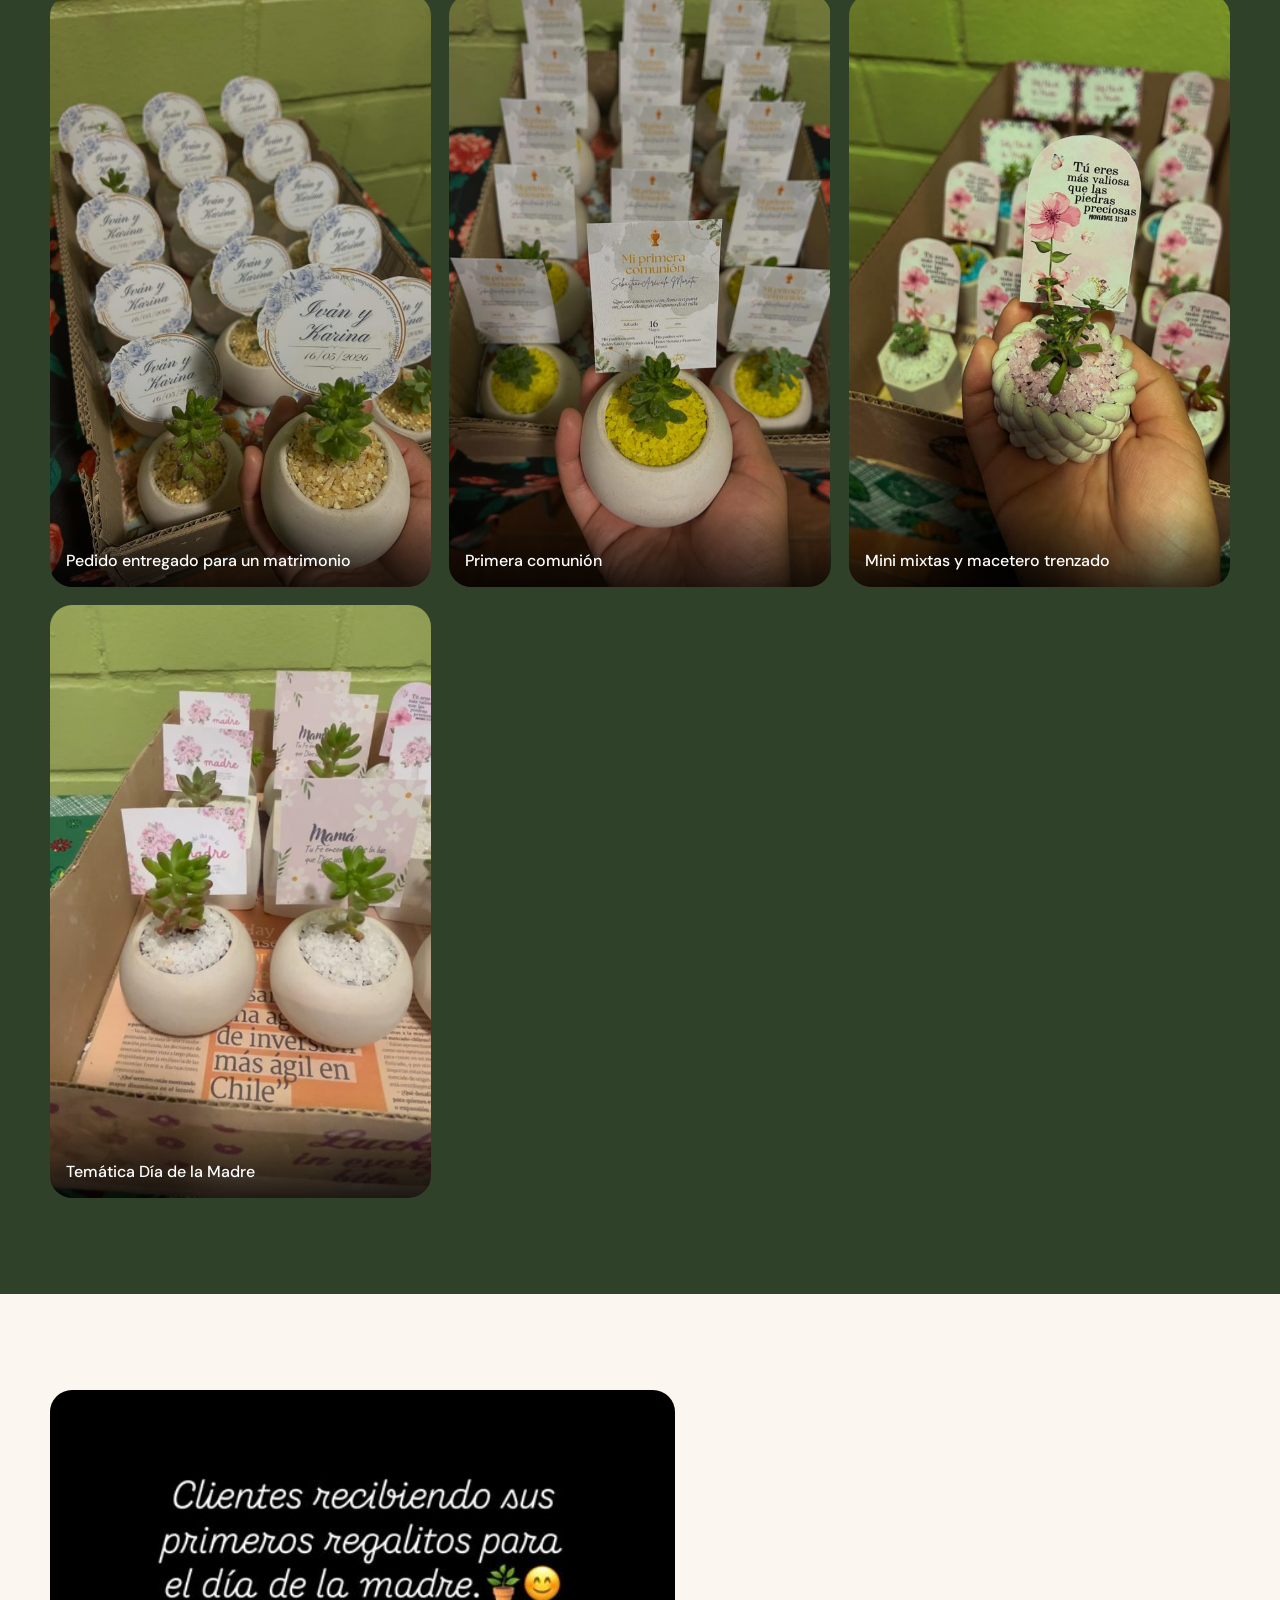
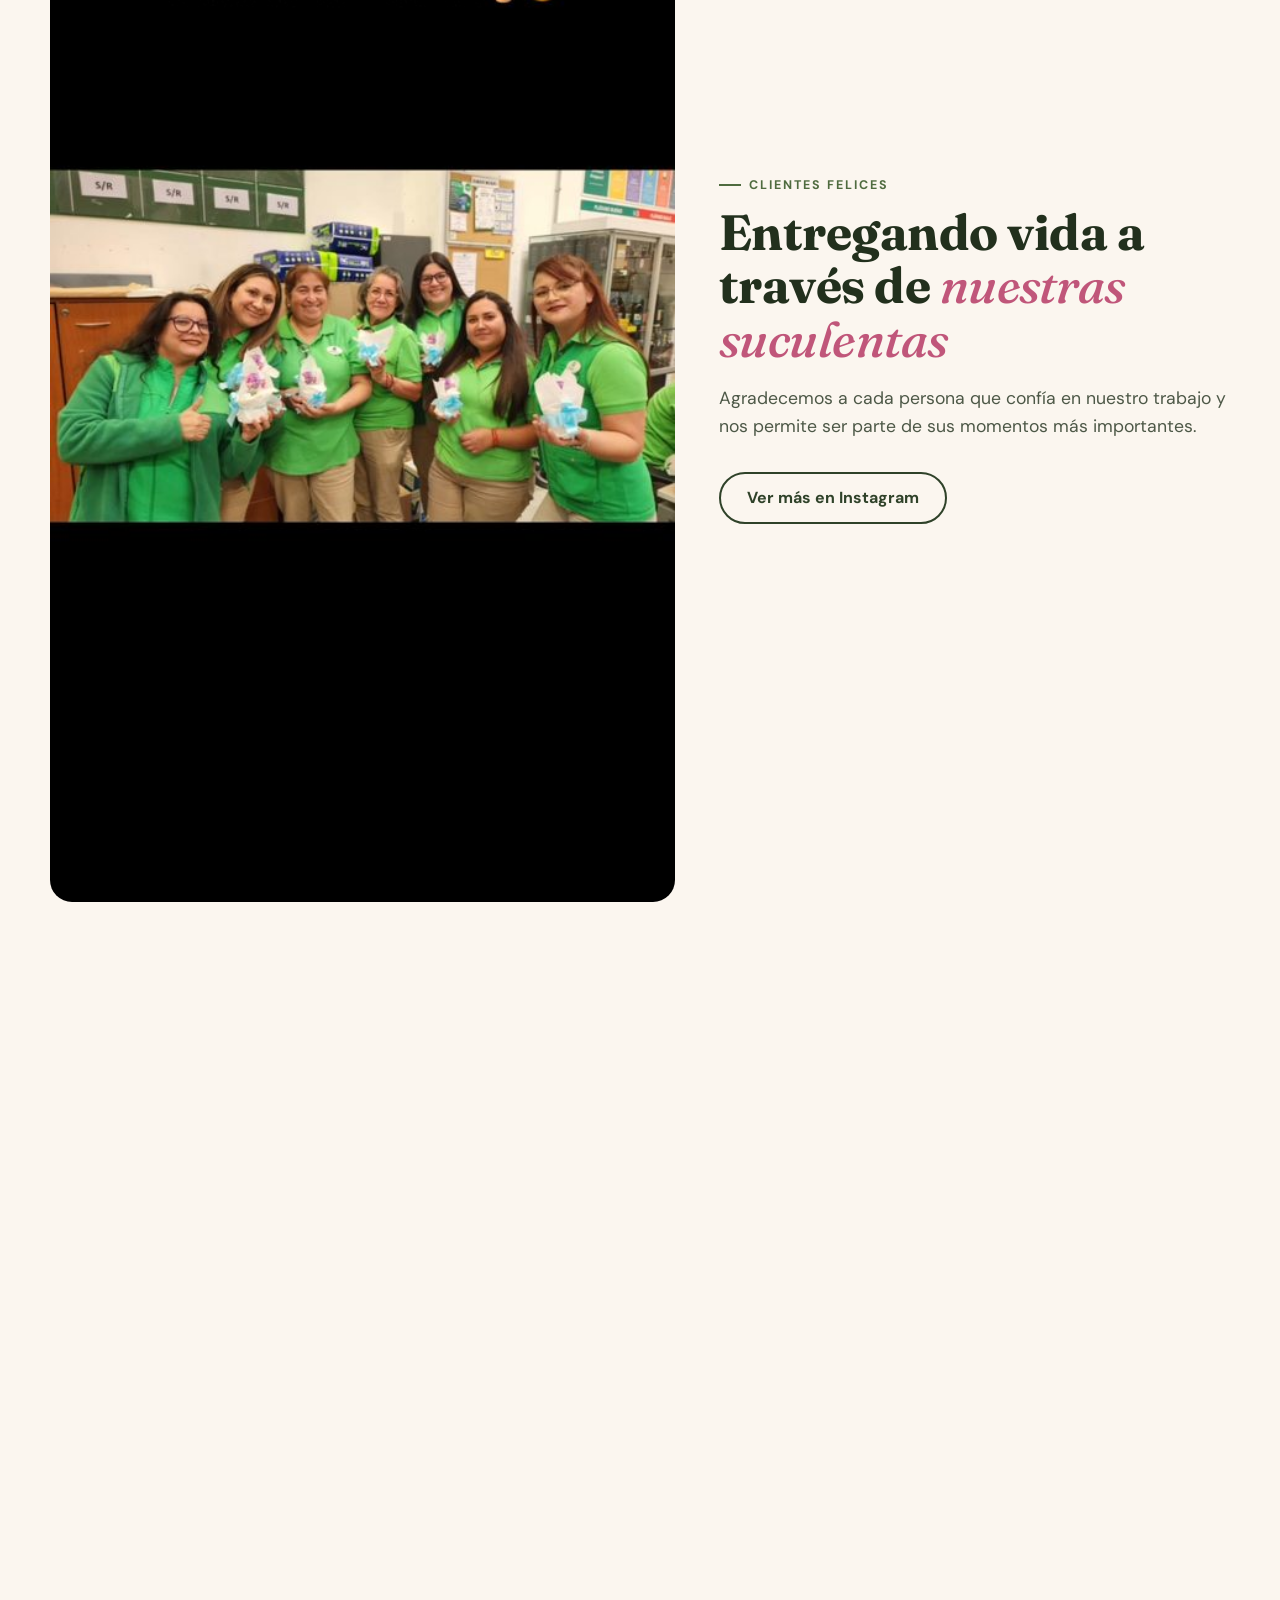
==== commit 55c8e221: "Sucu Store: mini jardines con fotos completas de a dos en el celular (pedido de Dafny) Co-Authored-B" ====
--- a/index.html
+++ b/index.html
@@ -136,8 +136,8 @@
 .galeria-j{display:grid;grid-template-columns:repeat(6,1fr);gap:12px;margin-top:44px;align-items:start}
 .galeria-j img{width:100%;height:auto;aspect-ratio:3/4;object-fit:cover;border-radius:18px;box-shadow:0 20px 40px -28px rgba(34,48,29,.6)}
 @media (max-width:1000px){.galeria-j{grid-template-columns:repeat(3,1fr)}}
-@media (max-width:700px){.galeria-j{display:flex;overflow-x:auto;scroll-snap-type:x mandatory;gap:12px;padding-bottom:8px;margin-inline:calc(-1*max(16px,env(safe-area-inset-left,0px)));padding-inline:max(16px,env(safe-area-inset-left,0px));scrollbar-width:none}
-  .galeria-j::-webkit-scrollbar{display:none}.galeria-j img{flex:0 0 62%;width:62%;max-width:62%;height:auto;aspect-ratio:3/4;align-self:flex-start;scroll-snap-align:center}}
+/* celular: fotos completas de a dos (Dafny pidió que se vean enteras, 22-11) */
+@media (max-width:700px){.galeria-j{grid-template-columns:1fr 1fr;gap:10px;margin-top:32px}.galeria-j img{border-radius:14px}}
 /* personaliza */
 .pers{display:grid;grid-template-columns:repeat(4,1fr);gap:16px}
 .pers div{background:var(--tarjeta);border:1px solid var(--borde-rosa);border-radius:18px;padding:22px}
@@ -254,7 +254,7 @@
 /* celular: secciones largas en fila que se desliza, para que la página no sea tan larga */
 @media (max-width:700px){
   section{padding:64px 0}
-  .ocs,.vids{display:flex;overflow-x:auto;scroll-snap-type:x mandatory;gap:14px;padding-bottom:10px;margin-inline:calc(-1*max(16px,env(safe-area-inset-left,0px)));padding-inline:max(16px,env(safe-area-inset-left,0px));scrollbar-width:none}
+  .ocs,.vids{display:flex;align-items:flex-start;overflow-x:auto;scroll-snap-type:x mandatory;gap:14px;padding-bottom:10px;margin-inline:calc(-1*max(16px,env(safe-area-inset-left,0px)));padding-inline:max(16px,env(safe-area-inset-left,0px));scrollbar-width:none}
   .ocs::-webkit-scrollbar,.vids::-webkit-scrollbar{display:none}
   .oc{flex:0 0 78%;aspect-ratio:4/5;scroll-snap-align:center}
   .vid{flex:0 0 66%;scroll-snap-align:center}
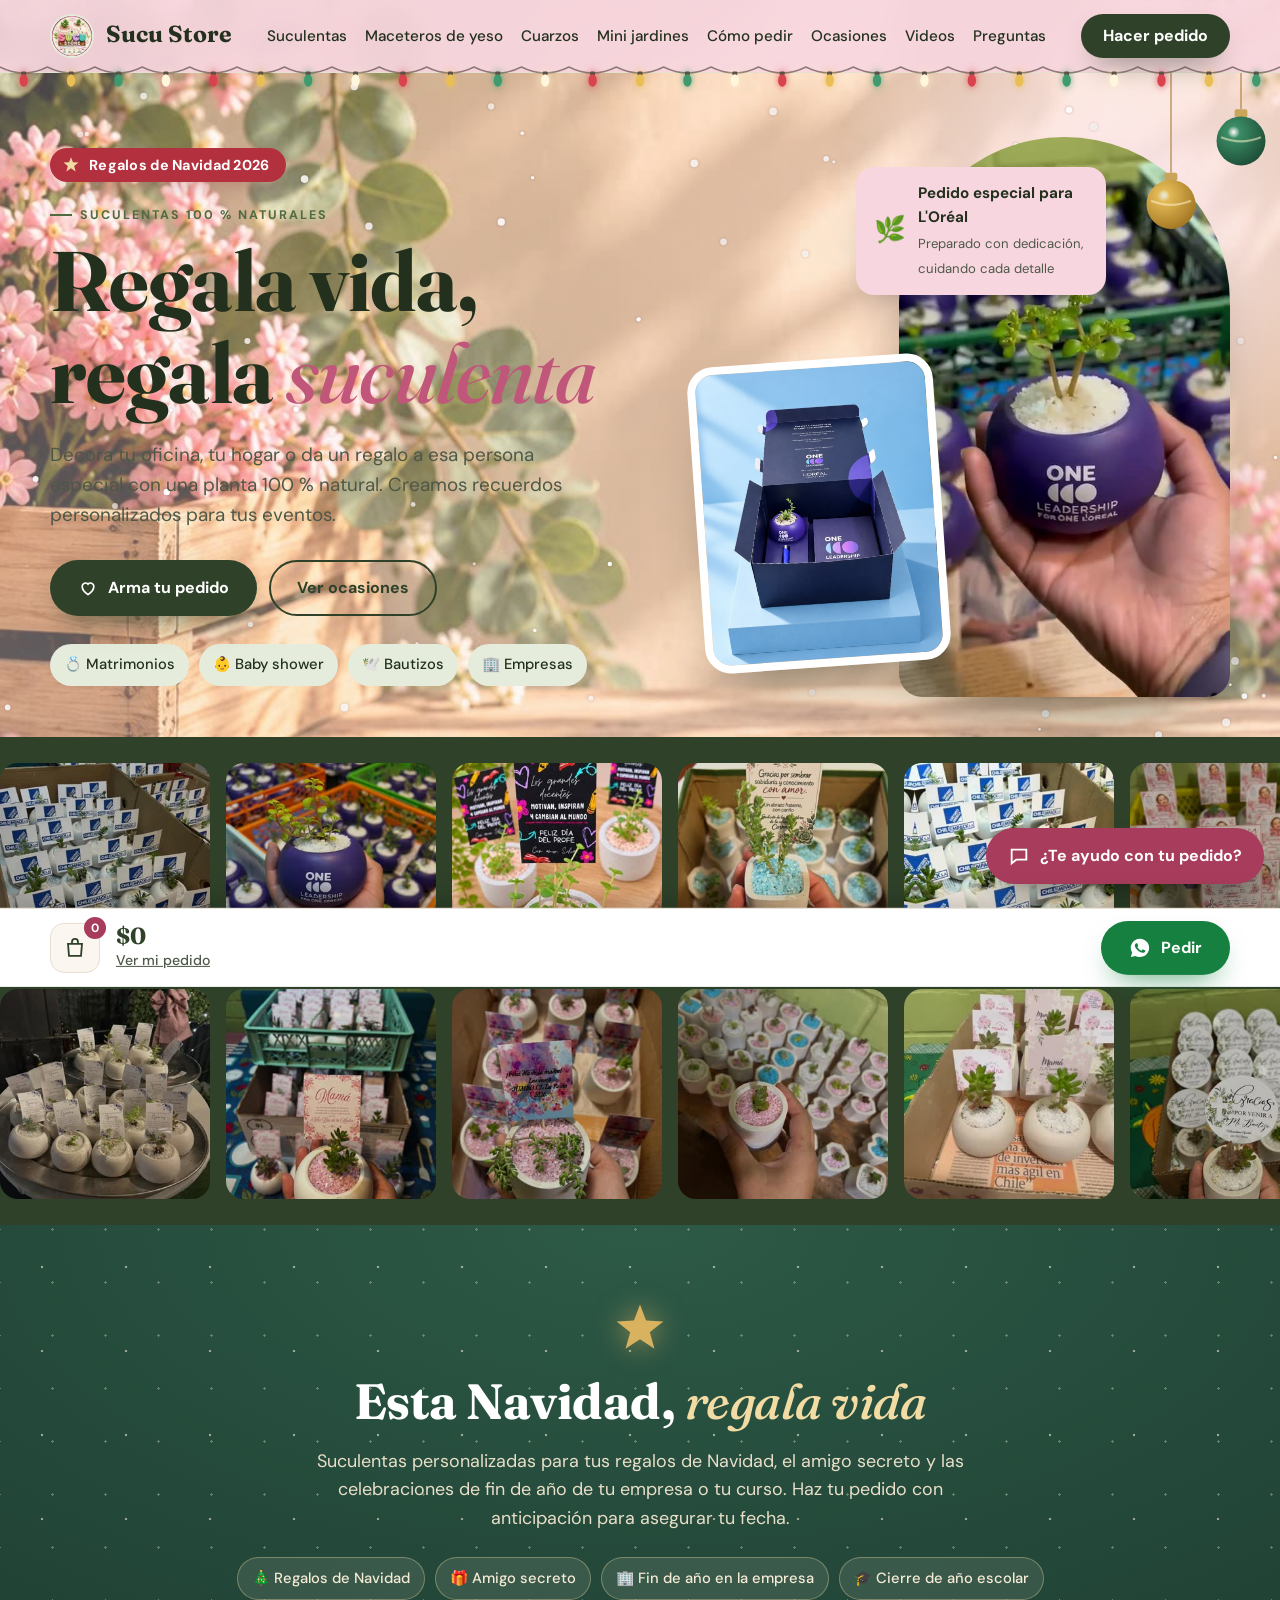
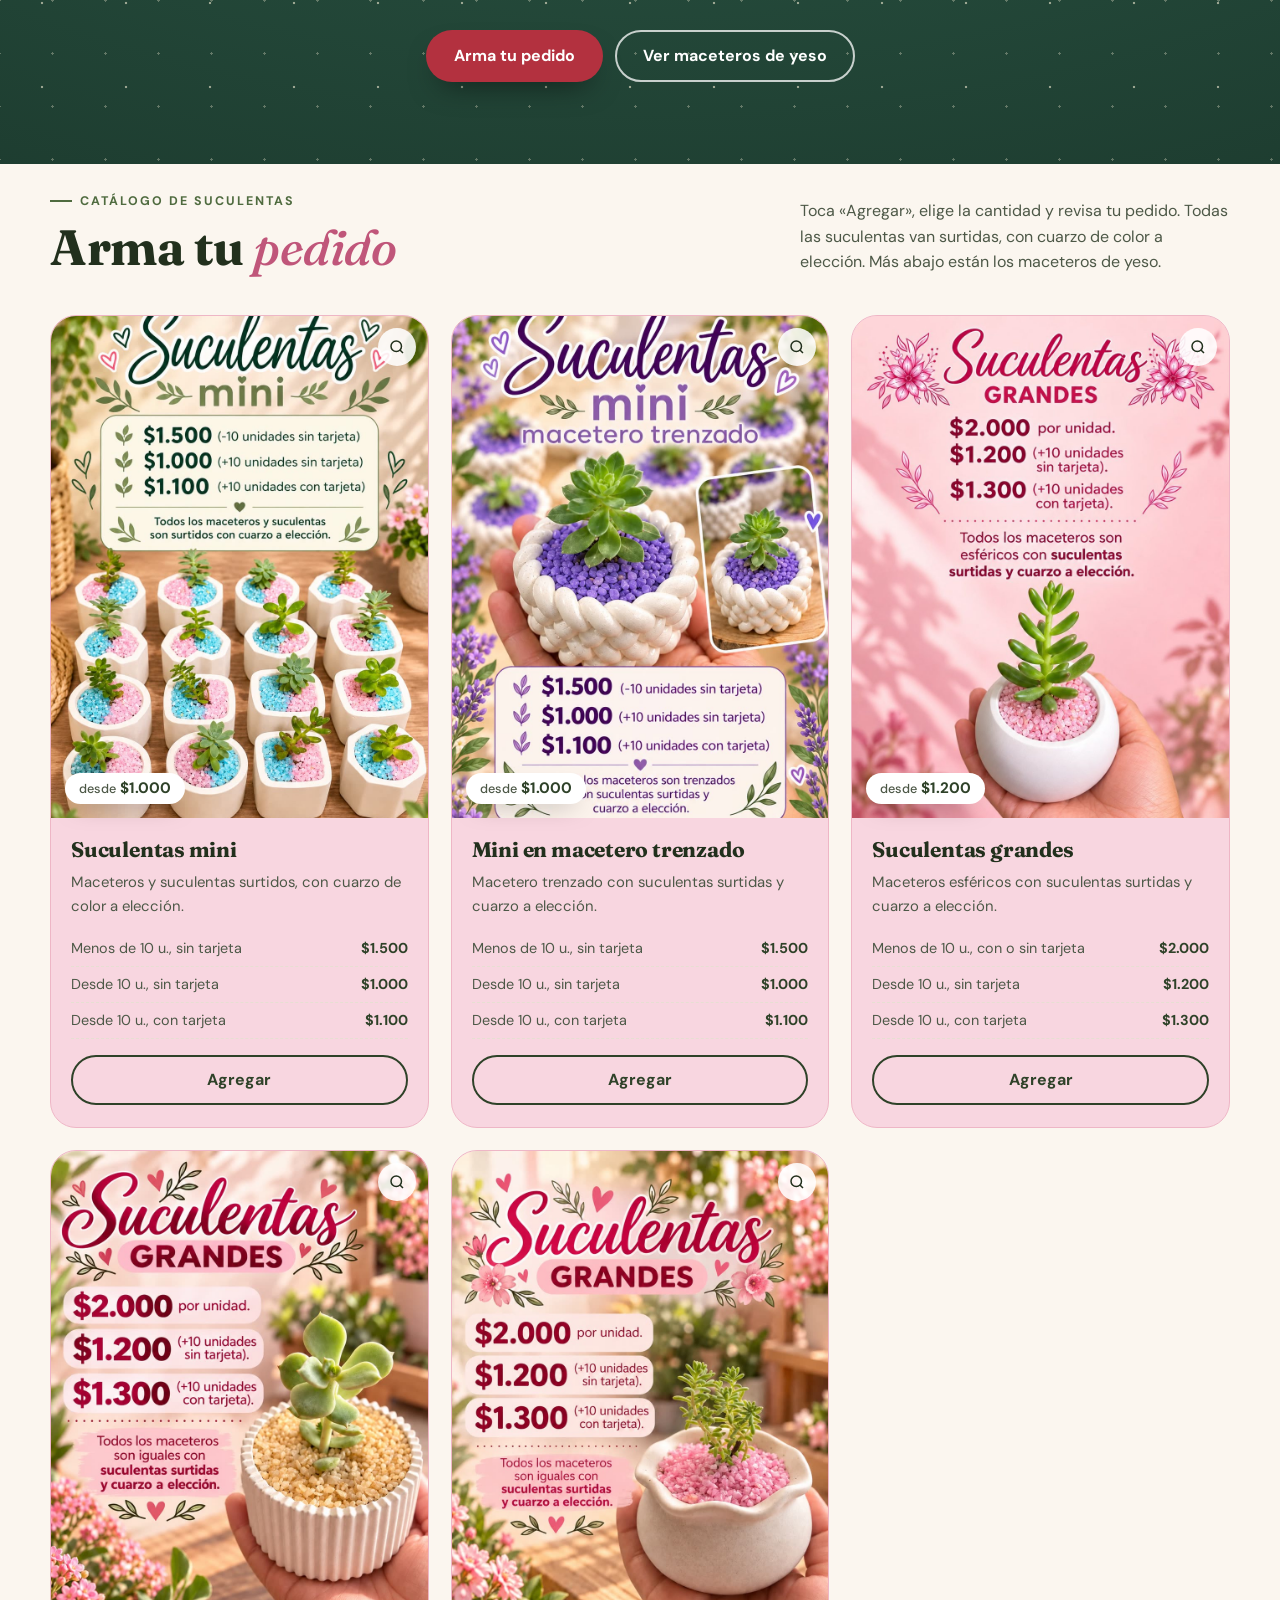
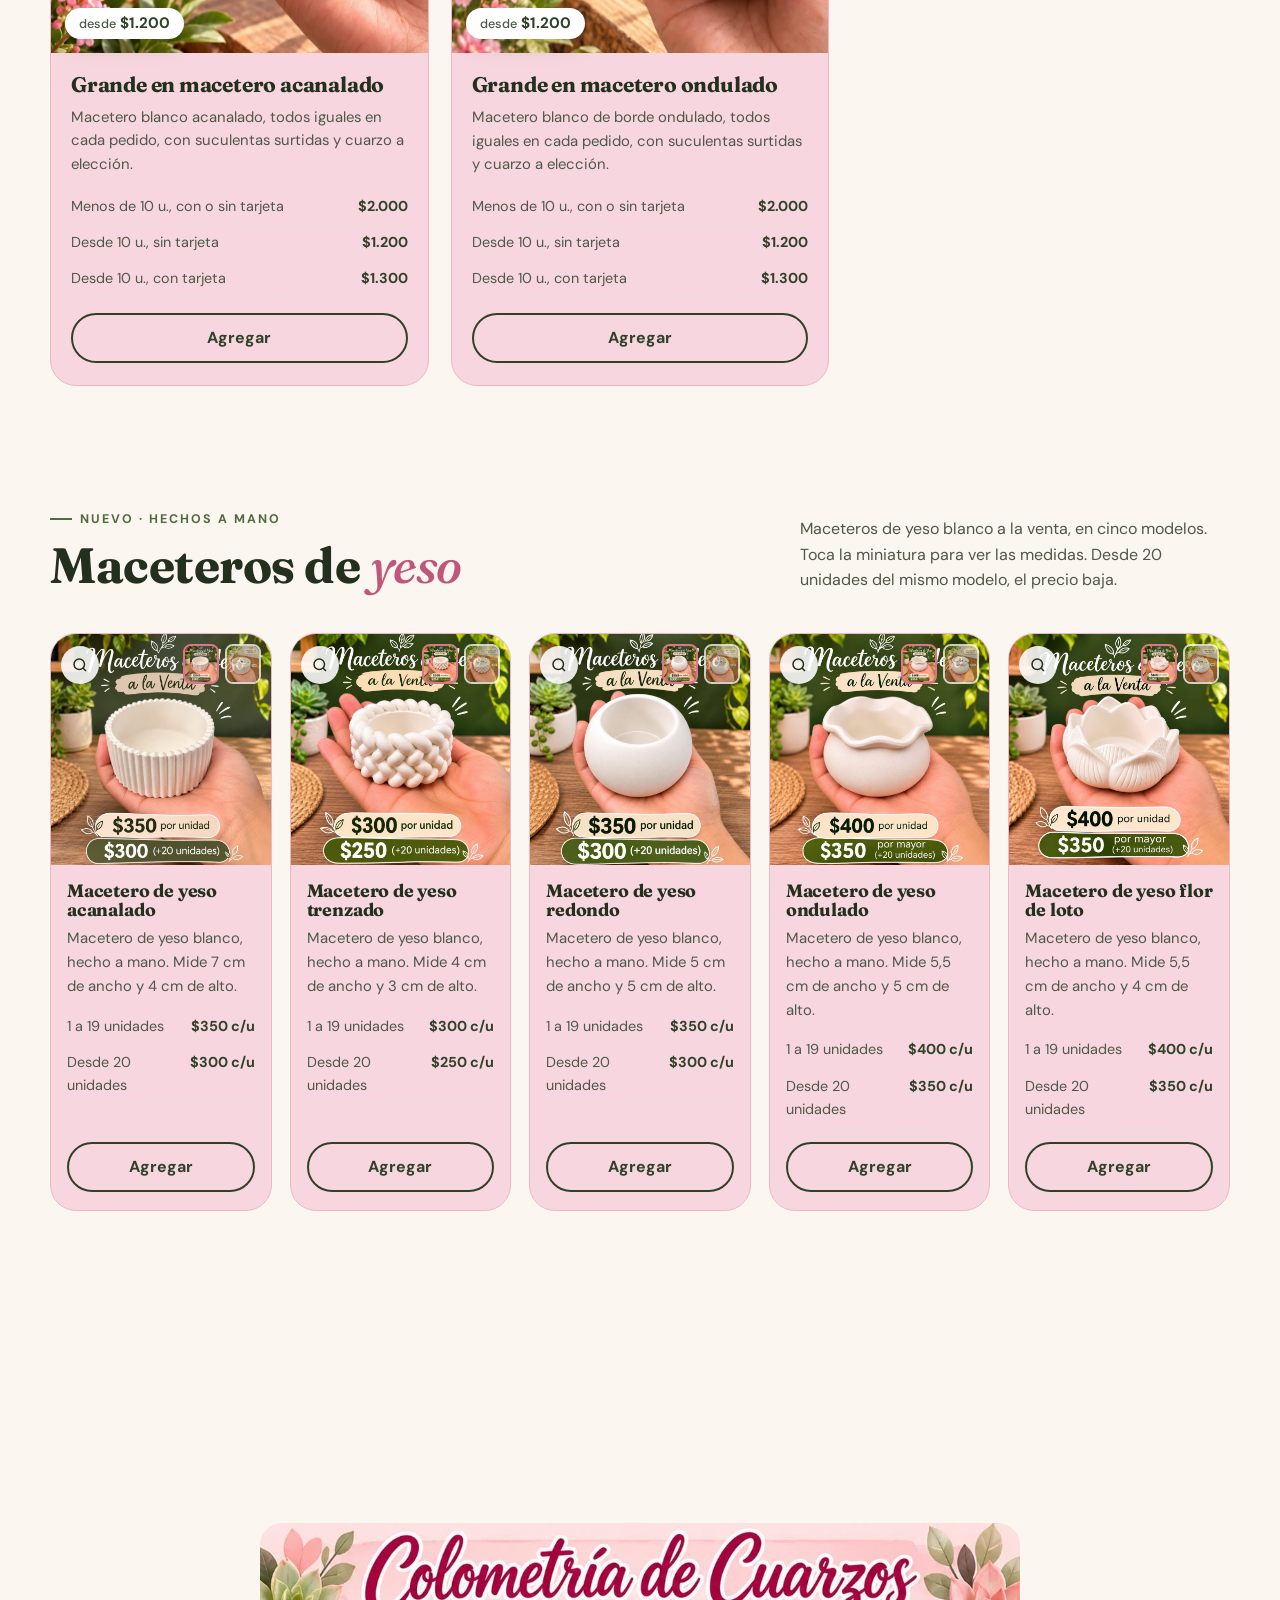
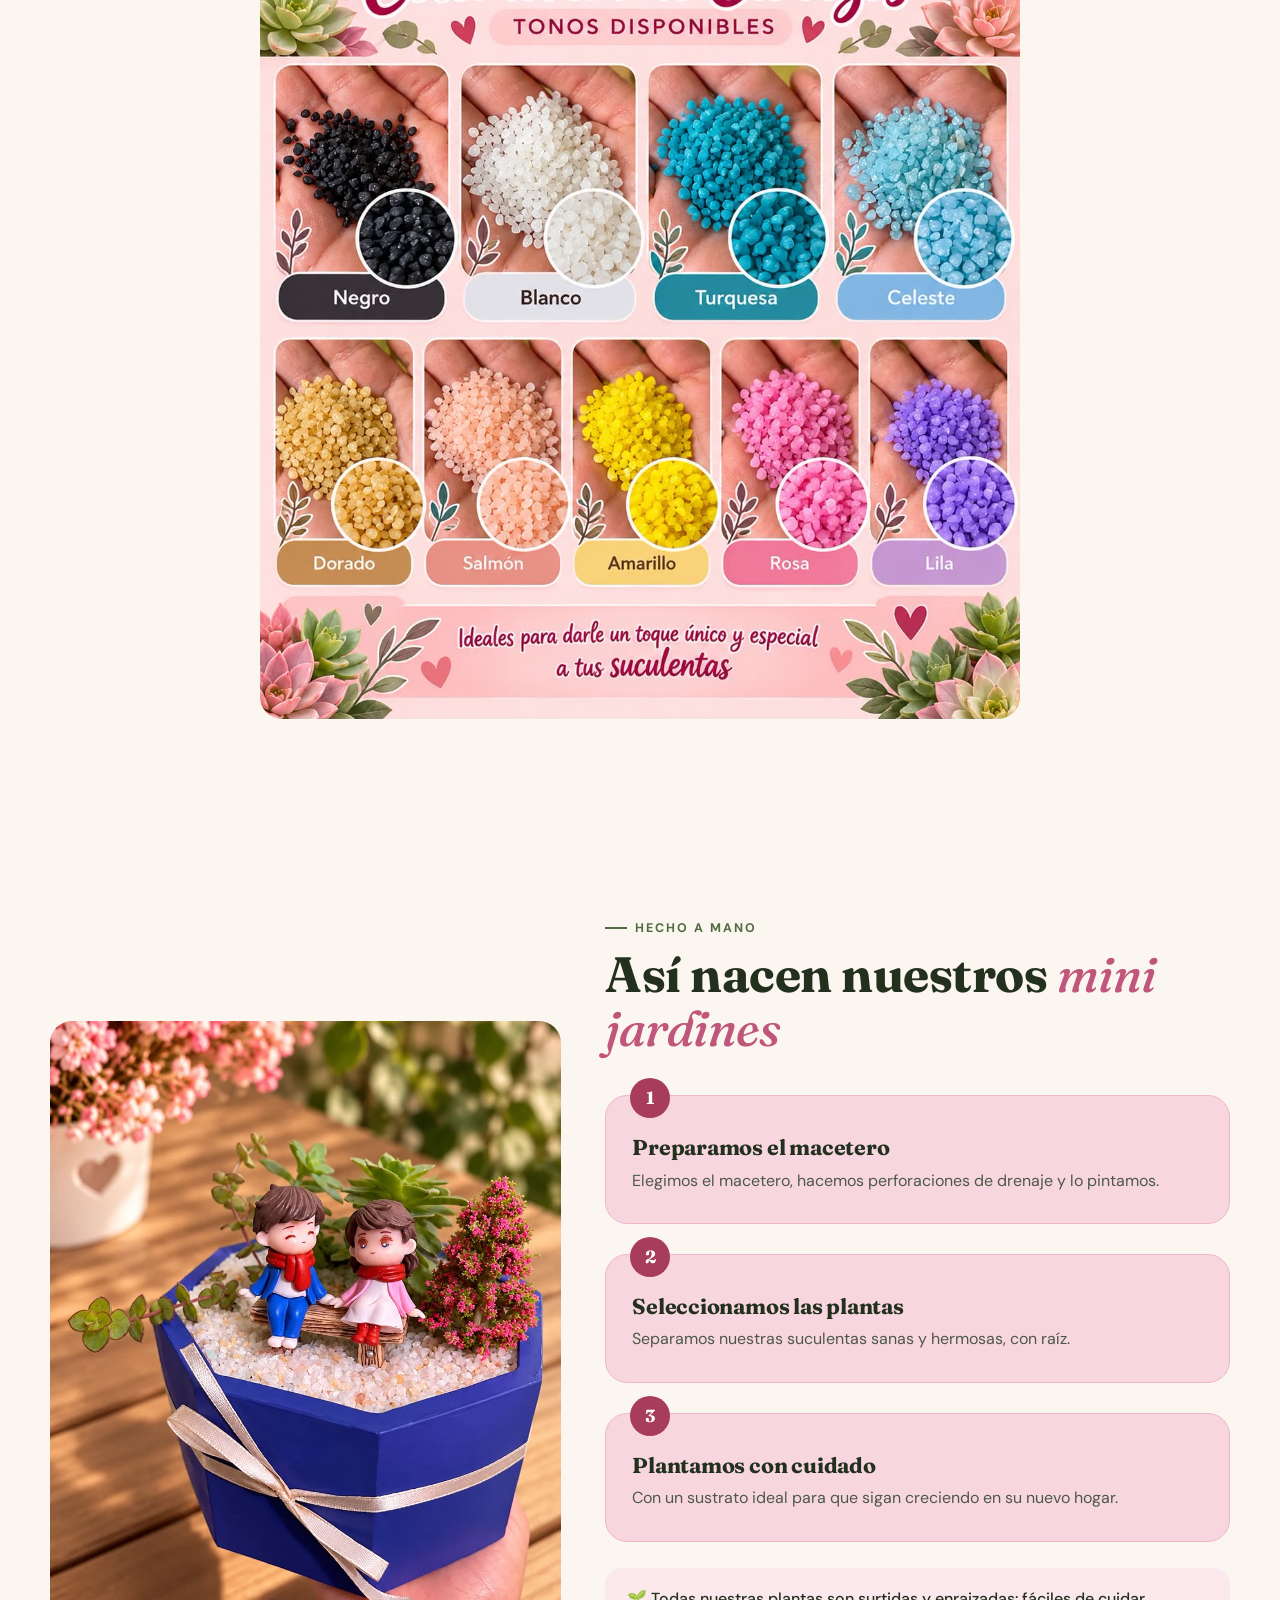
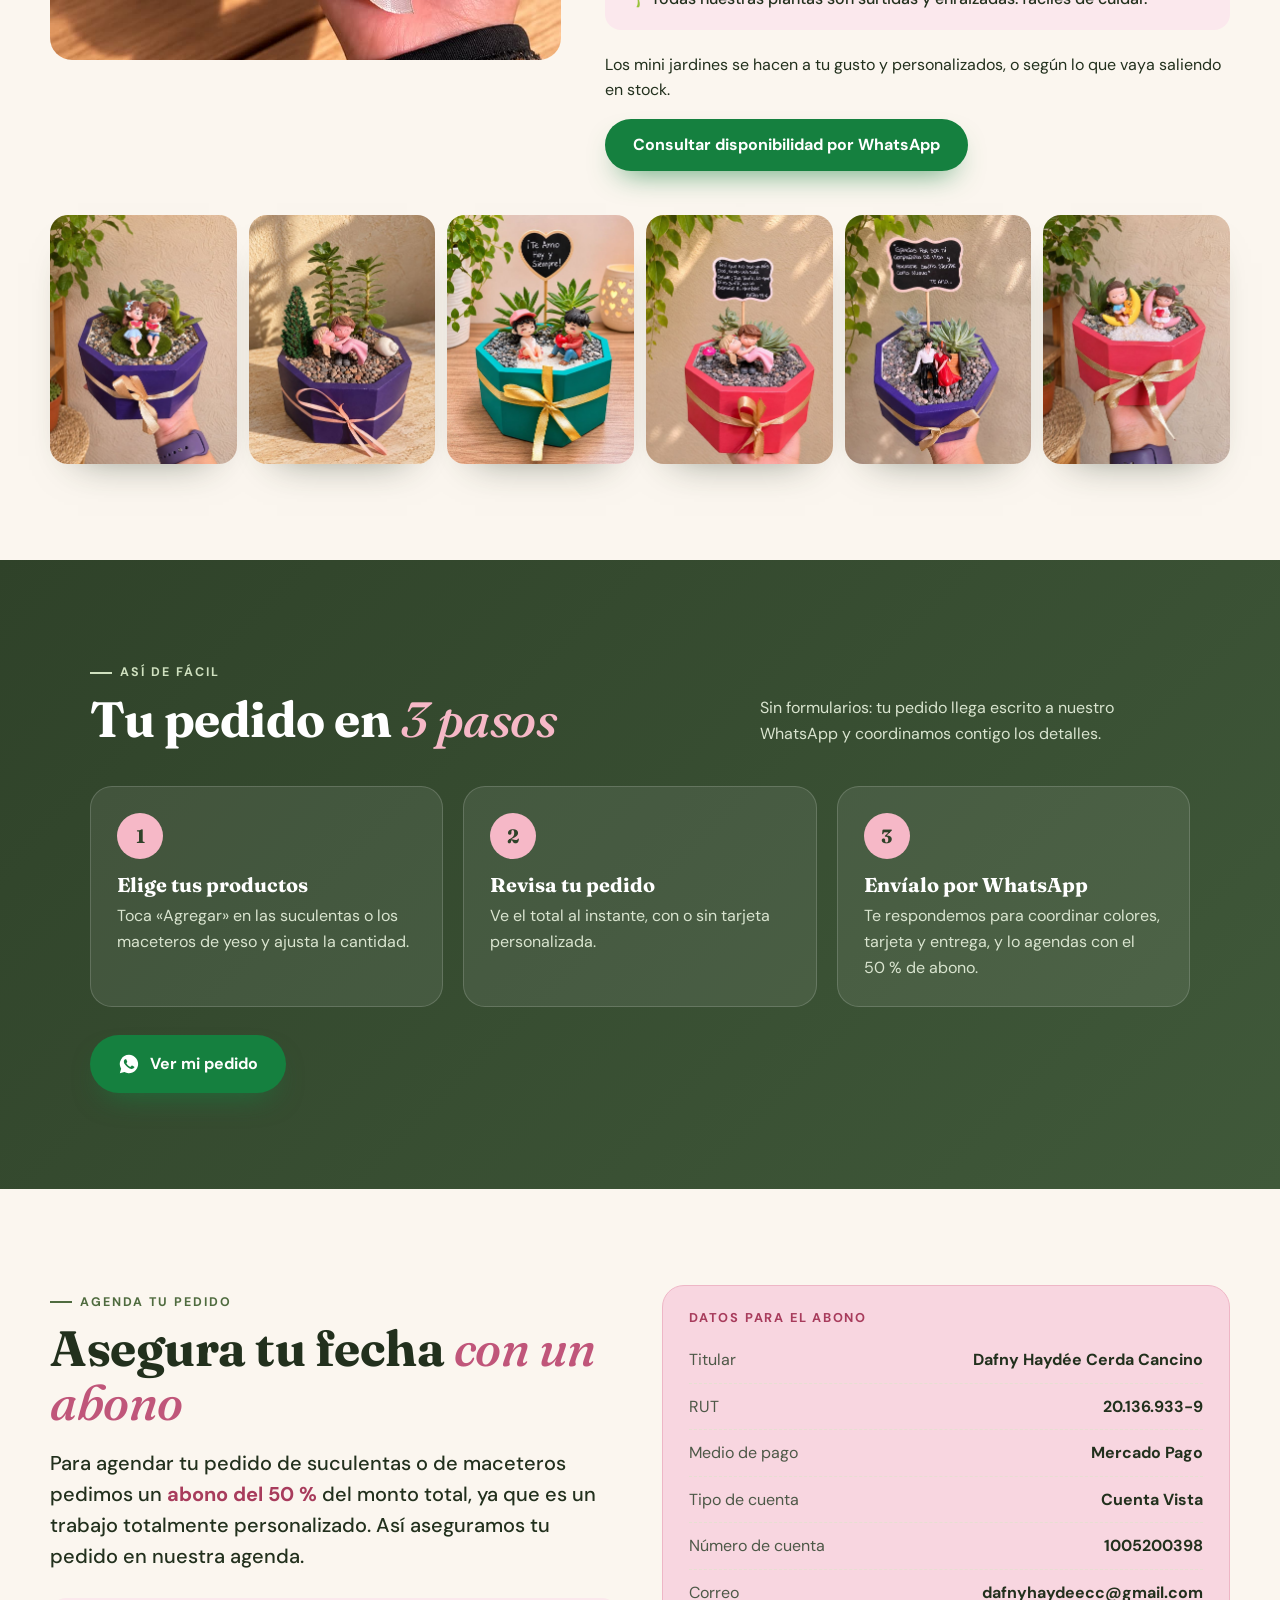
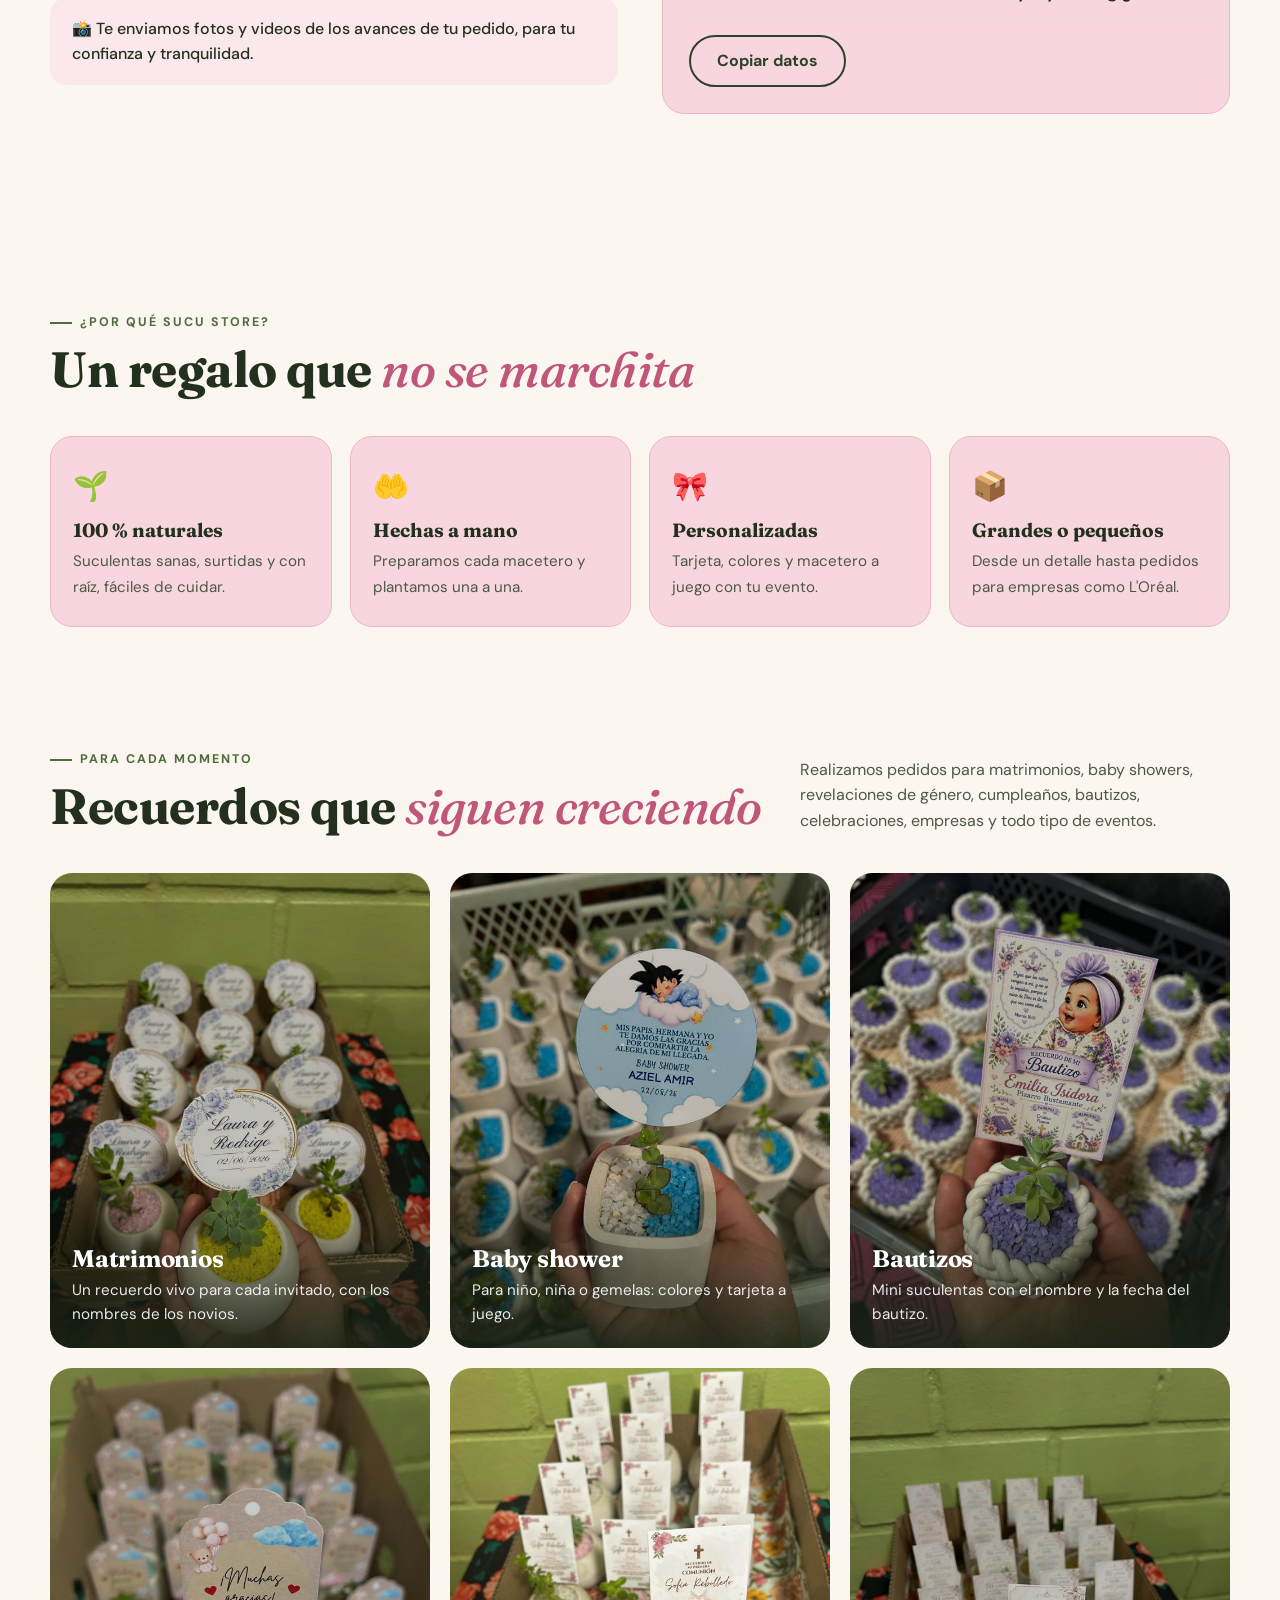
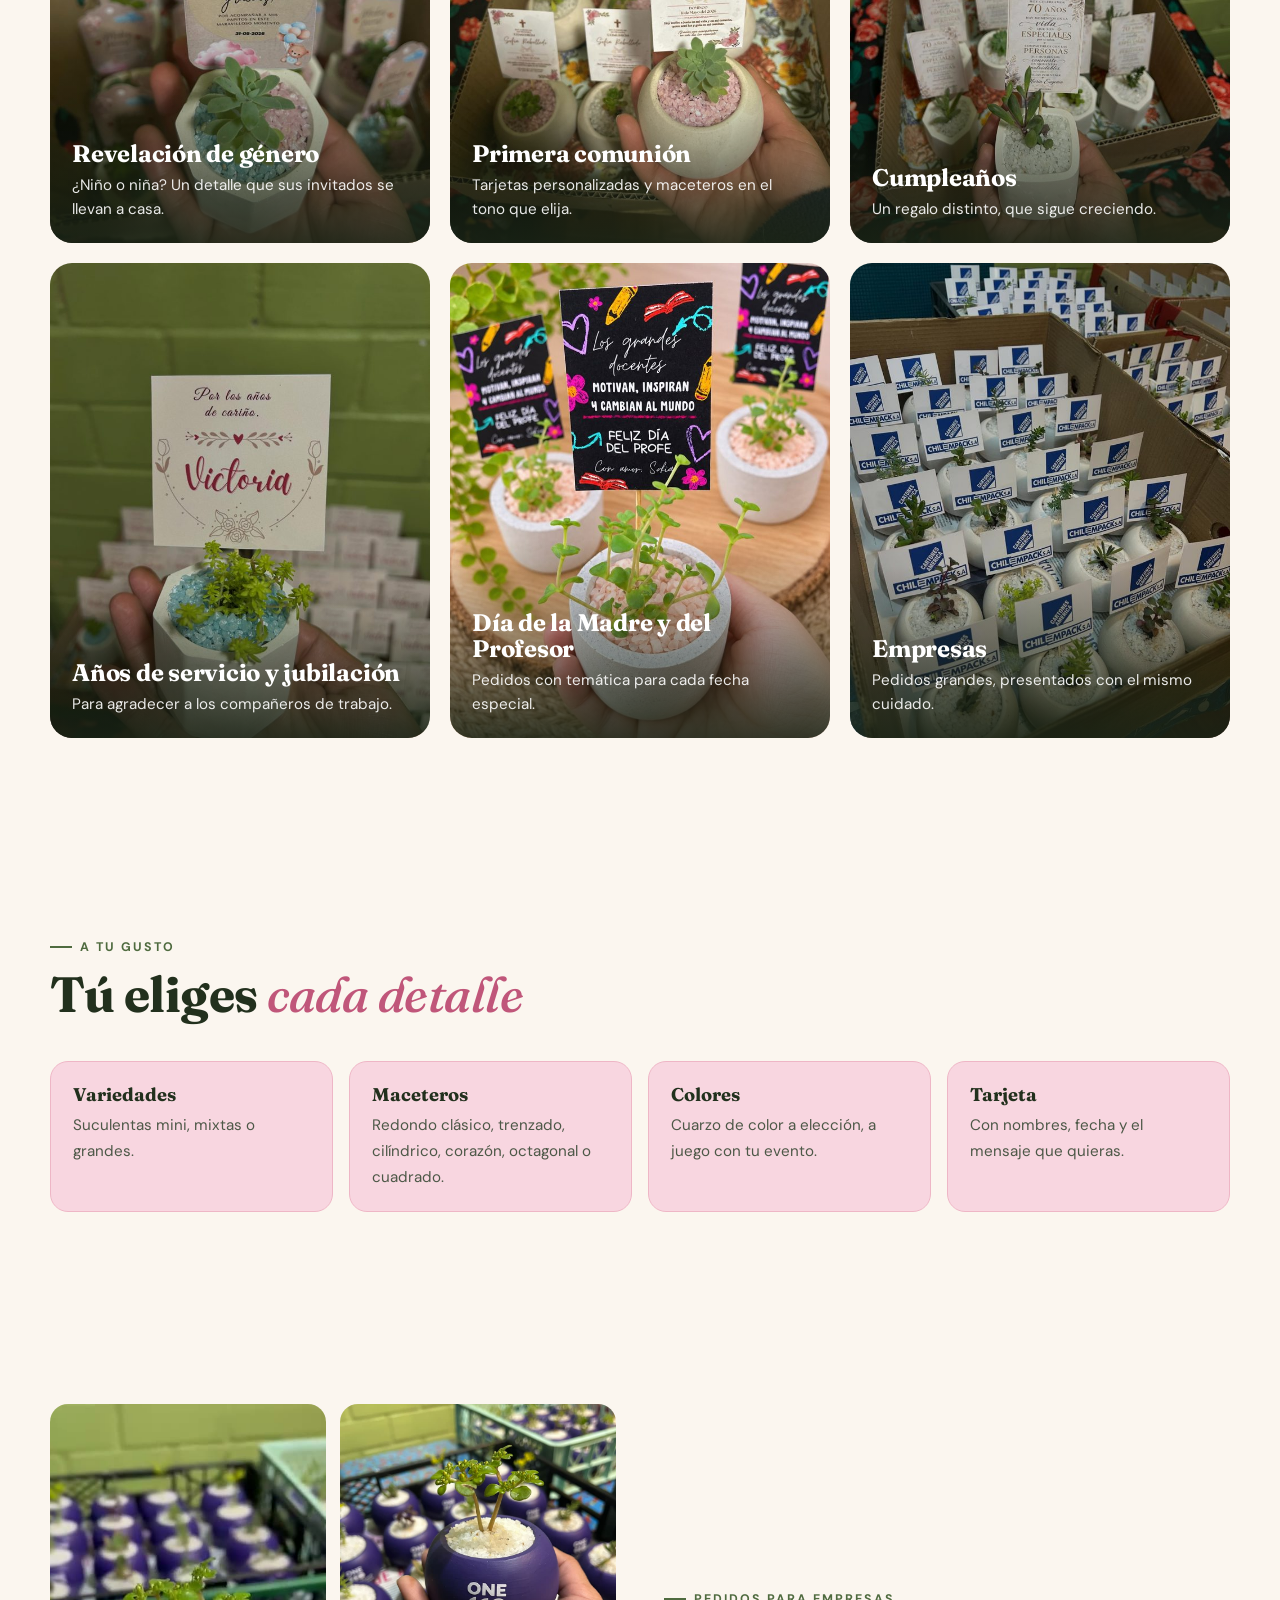
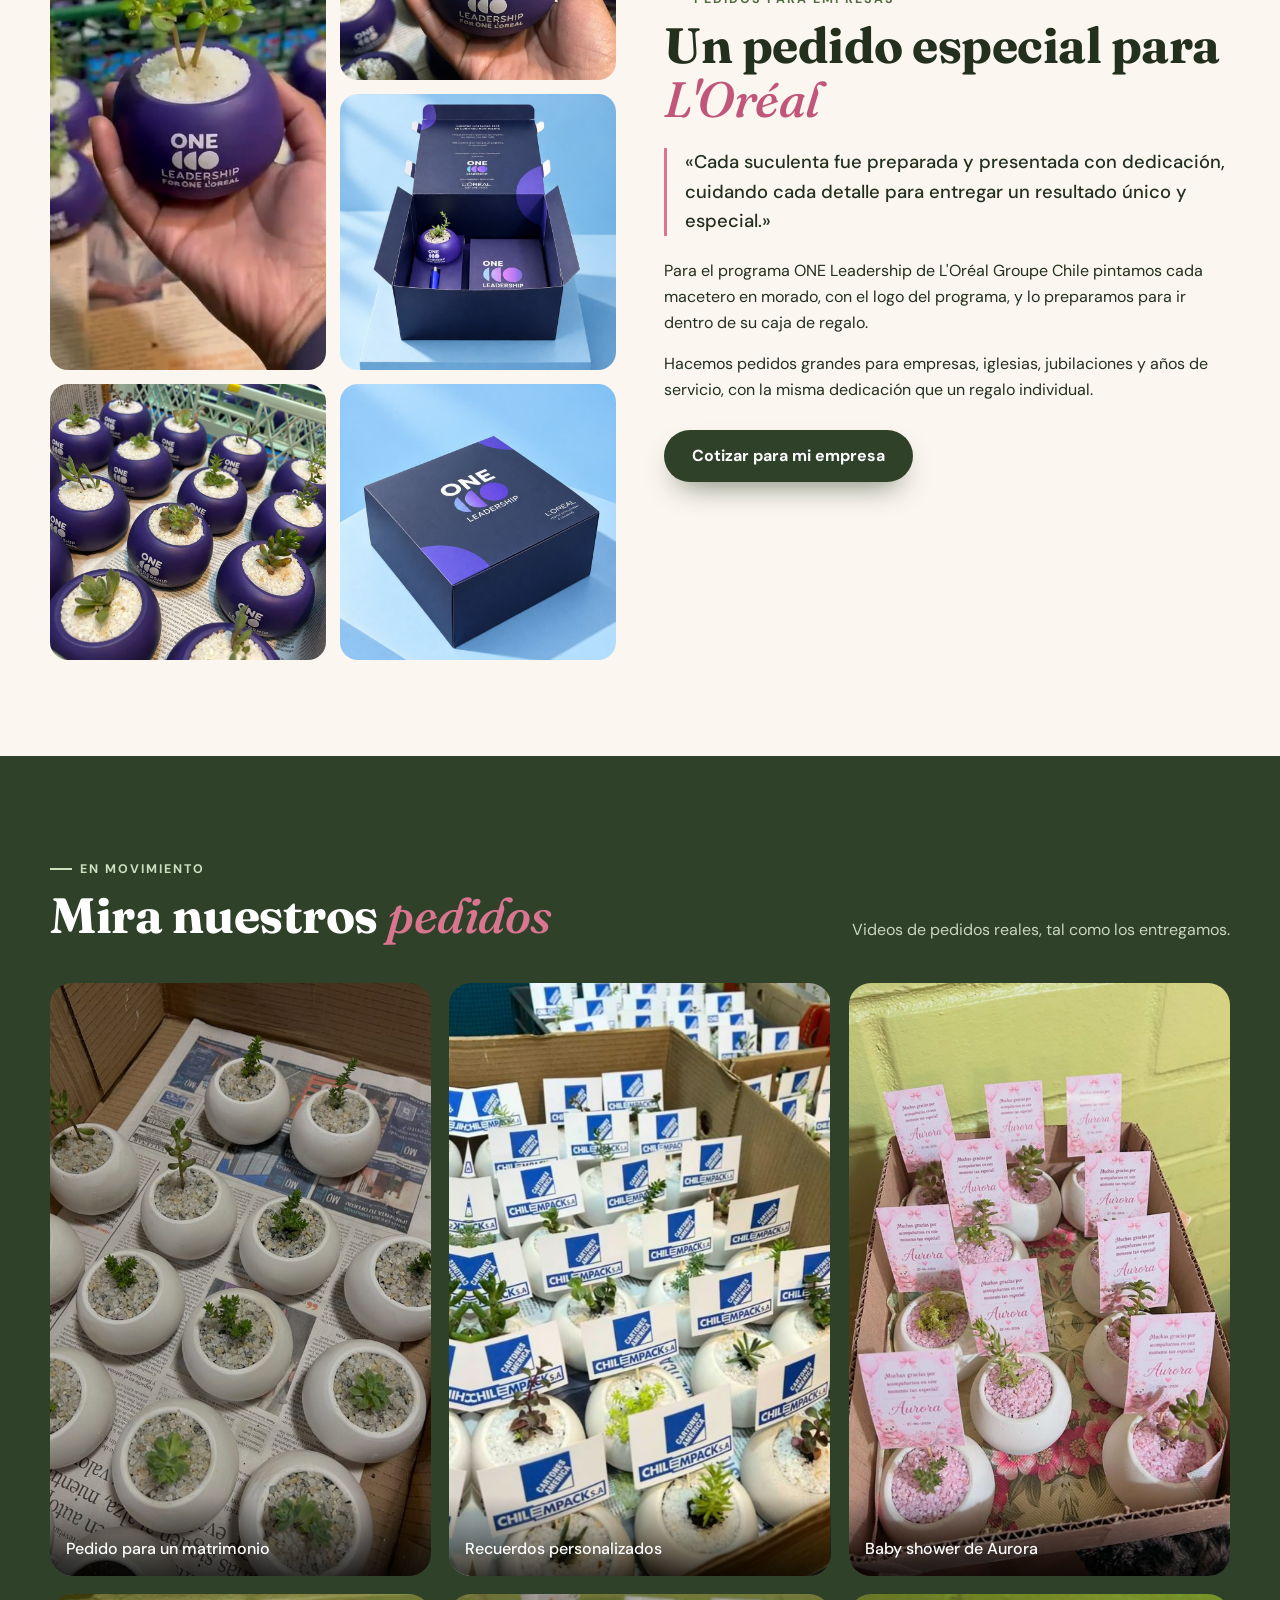
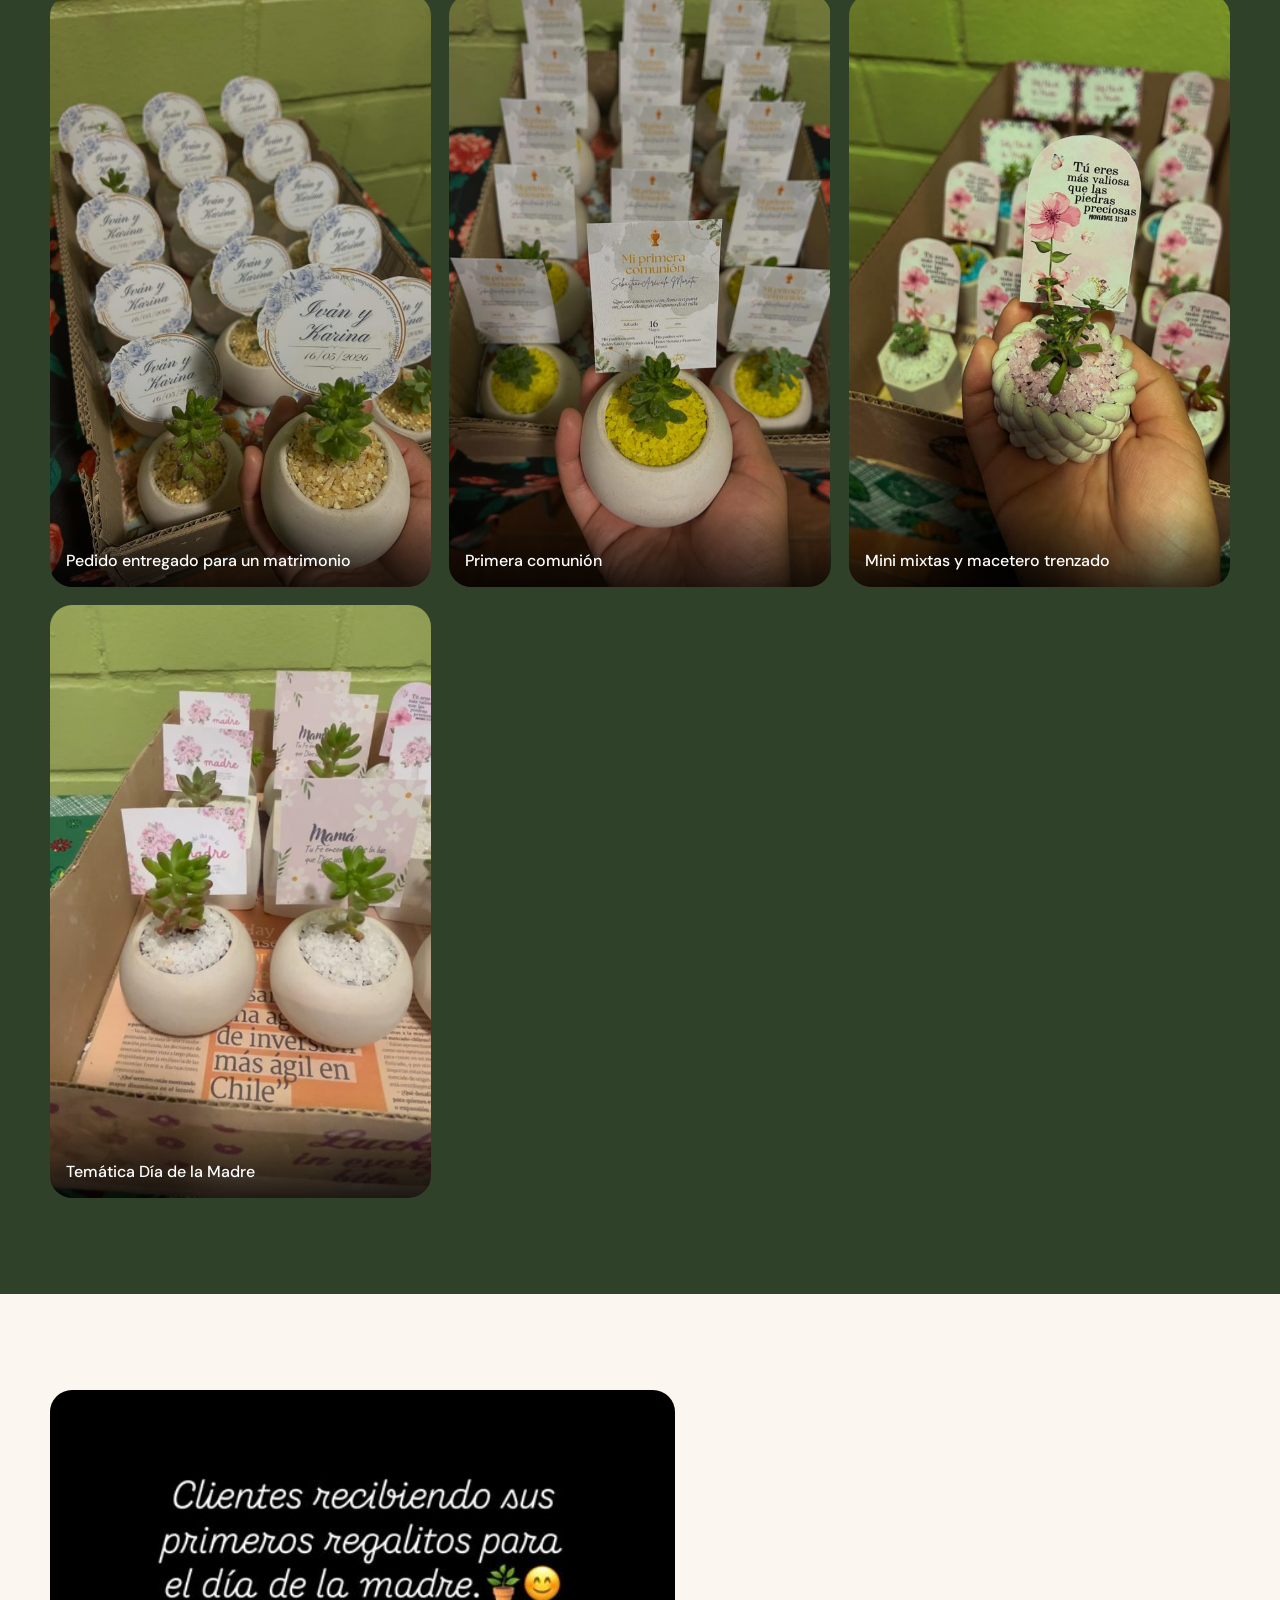
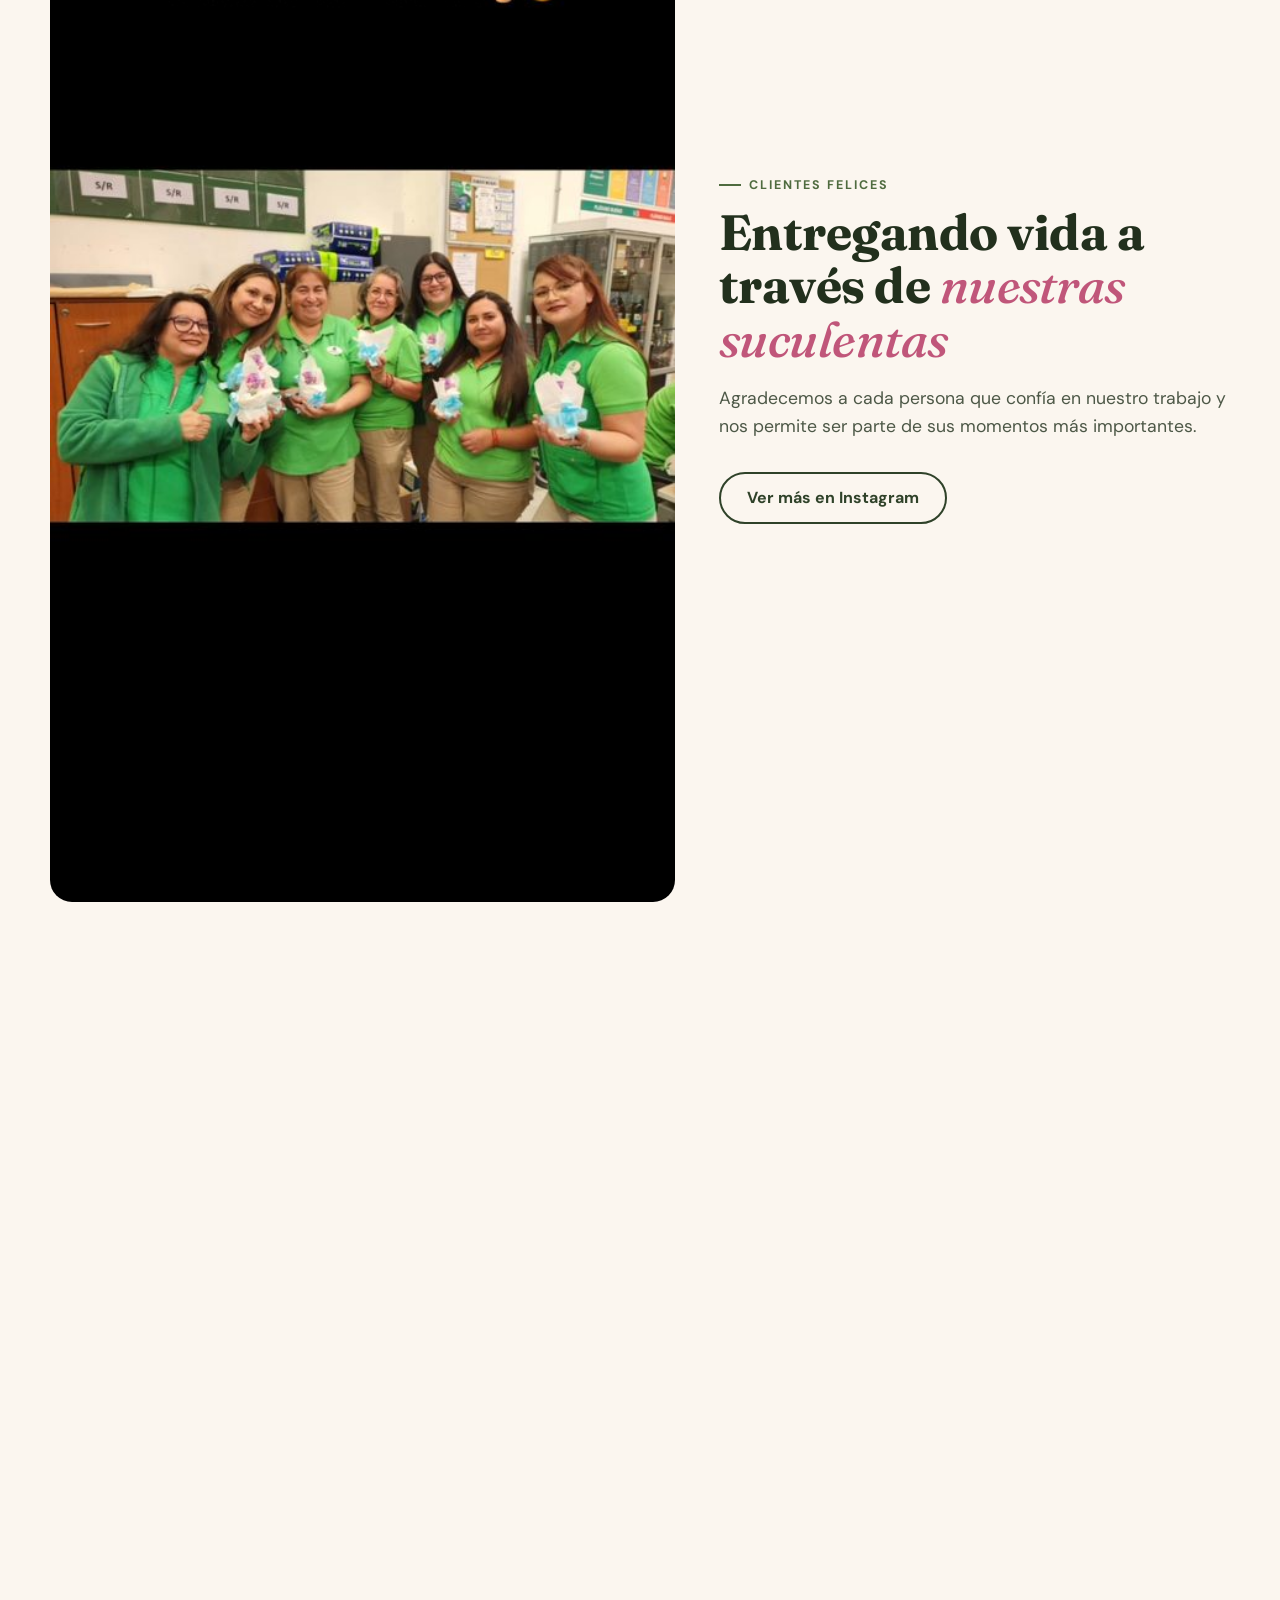
==== commit b8049c18: "Menú para celular (más ordenado en el teléfono) Co-Authored-By: Claude Opus 5.5 <noreply@anthropic.c" ====
--- a/index.html
+++ b/index.html
@@ -586,5 +586,131 @@
 const vio = new IntersectionObserver(es => es.forEach(x => { const vd = x.target; if (x.isIntersecting) { vd.preload = 'auto'; vd.play().catch(()=>{}); } else vd.pause(); }), {threshold: .4});
 document.querySelectorAll('.vid video, .emp-fotos video').forEach(vd => vio.observe(vd));
 </script>
+<script id="mm-sc">
+/* Menú para celular universal de las demos de SENTRY-CODE (23-11-2026).
+   Se inserta al final del <body>. Arma el menú con los enlaces de la cabecera o, si no hay,
+   con las secciones que tienen id y título. Agrega el WhatsApp y el Instagram del negocio
+   (nunca los de SENTRY-CODE). Solo aparece cuando la cabecera no muestra su propio menú. */
+(function () {
+  if (document.querySelector('.menu-btn,.mm-btn')) return;
+  var header = document.querySelector('header');
+  if (!header) return;
+
+  function visible(el) { var r = el.getBoundingClientRect(); return r.width > 0 && r.height > 0 && getComputedStyle(el).visibility !== 'hidden'; }
+  function texto(el) { return (el.textContent || '').replace(/\s+/g, ' ').trim(); }
+  function fondo(el) {
+    while (el && el !== document.documentElement) {
+      var c = getComputedStyle(el).backgroundColor;
+      if (c && c !== 'transparent' && !/rgba\(\d+, \d+, \d+, 0\)/.test(c)) return c;
+      el = el.parentElement;
+    }
+    return getComputedStyle(document.body).backgroundColor || '#fff';
+  }
+  var propio = /sentry|56974479565|7447 ?9565/i;
+
+  // Barra fija o pegada arriba que no está dentro del <header> (algunos diseños la tienen aparte).
+  var barra = [].slice.call(document.querySelectorAll('body nav, body > div, body > header')).filter(function (e) {
+    if (header.contains(e)) return false;
+    var st = getComputedStyle(e), r = e.getBoundingClientRect();
+    return /fixed|sticky/.test(st.position) && r.top <= 10 && r.height >= 36 && r.height <= 110;
+  })[0];
+  var fuentes = [header].concat(barra ? [barra] : []);
+  var navLinks = [].concat.apply([], fuentes.map(function (f) { return [].slice.call(f.querySelectorAll('a[href^="#"]')); })).filter(function (a) {
+    var h = a.getAttribute('href'); return h.length > 1 && !/^#(inicio|top|arriba)$/i.test(h) && texto(a) && !a.closest('.marca');
+  });
+  var items = [], vistos = {};
+  navLinks.forEach(function (a) { var h = a.getAttribute('href'); if (!vistos[h]) { vistos[h] = 1; items.push({ t: texto(a), h: h }); } });
+  if (items.length < 2) {
+    items = []; vistos = {};
+    [].forEach.call(document.querySelectorAll('section[id]'), function (s) {
+      var t = s.querySelector('h2,h3'); var id = s.id;
+      if (!t || vistos[id] || /^(inicio|top)$/i.test(id)) return;
+      var tx = texto(t); if (tx.length > 34) tx = tx.slice(0, 32).replace(/\s\S*$/, '') + '…';
+      vistos[id] = 1; items.push({ t: tx, h: '#' + id });
+    });
+    items = items.slice(0, 7);
+  }
+  var wa = [].slice.call(document.querySelectorAll('a[href*="wa.me/"],a[href*="api.whatsapp.com"]')).filter(function (a) { return !propio.test(a.href); })[0];
+  var ig = [].slice.call(document.querySelectorAll('a[href*="instagram.com/"]')).filter(function (a) { return !propio.test(a.href); })[0];
+  if (items.length < 2 && !wa) return;
+
+  var color = getComputedStyle(header).color, bg = fondo(header);
+  var waBtn = document.querySelector('.btn-wa,.wa,.bt.wa');
+  var acento = waBtn && !propio.test(waBtn.href || '') ? getComputedStyle(waBtn).backgroundColor : '#1f7a46';
+  if (!acento || /rgba\(\d+, \d+, \d+, 0\)|transparent/.test(acento)) acento = '#1f7a46';
+  var acentoTxt = waBtn ? getComputedStyle(waBtn).color : '#fff';
+
+  var css = document.createElement('style');
+  css.textContent =
+    '.mm-btn{display:none;width:44px;height:44px;flex:none;margin-left:auto;padding:0;border:1px solid currentColor;border-radius:10px;background:transparent;color:inherit;cursor:pointer;place-content:center;gap:5px;opacity:.9;position:relative;z-index:61}' +
+    '.mm-btn svg{width:22px;height:22px;display:block;fill:none;stroke:currentColor;stroke-width:2.2;stroke-linecap:round}' +
+    '.mm-btn.mm-on{display:grid}' +
+    '.mm-panel{display:flex;flex-direction:column;padding:6px max(16px,env(safe-area-inset-left,0px)) 16px;border-top:1px solid rgba(127,127,127,.25);position:relative;z-index:60}' +
+    '.mm-panel[hidden]{display:none!important}' +
+    '.mm-panel a{display:block;margin:0;padding:14px 4px;line-height:1.3;letter-spacing:normal;text-transform:none;background:none;text-decoration:none;font-weight:600;font-size:1.05rem;color:inherit;border-bottom:1px solid rgba(127,127,127,.22)}' +
+    '.mm-panel a.mm-wa{margin-top:12px;border:0;border-radius:10px;text-align:center}' +
+    '.mm-flota.mm-btn{position:fixed;top:calc(12px + env(safe-area-inset-top,0px));right:calc(12px + env(safe-area-inset-right,0px));margin:0;z-index:1001;border-color:rgba(255,255,255,.35);box-shadow:0 6px 18px rgba(0,0,0,.35)}' +
+    '.mm-flota.mm-panel{position:fixed;top:calc(64px + env(safe-area-inset-top,0px));left:12px;right:12px;z-index:1000;max-height:calc(100vh - 90px);overflow:auto;border:1px solid rgba(127,127,127,.3);border-radius:14px;box-shadow:0 18px 40px rgba(0,0,0,.35)}' +
+    '';
+  document.head.appendChild(css);
+
+  var fila = header.querySelector('.nav,.barra') || header.querySelector('.wrap,.w') || header;
+  // Si esa «fila» es muy alta (la portada entera), usar la fila donde está la marca/logo.
+  if (barra && fila.getBoundingClientRect().height > 170) fila = barra.querySelector('.wrap,.w,.fila') || barra;
+  var marca = header.querySelector('.marca,.logo,[class*="marca"]');
+  if (fila.getBoundingClientRect().height > 170 && marca && marca.parentElement && marca.parentElement.getBoundingClientRect().height < 130) fila = marca.parentElement;
+  if (fila.getBoundingClientRect().height > 170) {
+    // Barra superior dentro de una portada alta: el botón/enlace de arriba a la derecha marca la fila.
+    var ht = header.getBoundingClientRect().top;
+    var arriba = [].slice.call(header.querySelectorAll('a,button')).filter(function (e) {
+      var r = e.getBoundingClientRect(); return r.height > 0 && r.top - ht < 110 && r.right > window.innerWidth * 0.55;
+    })[0];
+    if (arriba && arriba.parentElement && arriba.parentElement.getBoundingClientRect().height < 130) fila = arriba.parentElement;
+  }
+  var btn = document.createElement('button');
+  btn.type = 'button'; btn.className = 'mm-btn'; btn.setAttribute('aria-expanded', 'false');
+  btn.setAttribute('aria-controls', 'mm-panel'); btn.setAttribute('aria-label', 'Abrir menú');
+  var ICO_ABRIR = '<svg viewBox="0 0 24 24" aria-hidden="true"><path d="M4 7h16M4 12h16M4 17h16"/></svg>';
+  var ICO_CERRAR = '<svg viewBox="0 0 24 24" aria-hidden="true"><path d="M6 6l12 12M18 6 6 18"/></svg>';
+  btn.innerHTML = ICO_ABRIR;
+  fila.appendChild(btn);
+
+  var panel = document.createElement('div');
+  panel.setAttribute('role', 'navigation');
+  panel.id = 'mm-panel'; panel.className = 'mm-panel'; panel.setAttribute('aria-label', 'Menú'); panel.hidden = true;
+  panel.style.background = bg; panel.style.color = color;
+  items.forEach(function (it) { var a = document.createElement('a'); a.href = it.h; a.textContent = it.t; panel.appendChild(a); });
+  if (ig) { var a2 = document.createElement('a'); a2.href = ig.href; a2.target = '_blank'; a2.rel = 'noopener'; a2.textContent = 'Instagram'; panel.appendChild(a2); }
+  if (wa) { var a3 = document.createElement('a'); a3.href = wa.href; a3.target = '_blank'; a3.rel = 'noopener'; a3.className = 'mm-wa'; a3.textContent = 'Escribir por WhatsApp'; a3.style.background = acento; a3.style.color = acentoTxt; panel.appendChild(a3); }
+  // Si la «cabecera» es en realidad la portada completa (muy alta), el botón flota arriba a la derecha.
+  var flota = header.getBoundingClientRect().height > 170 && fila.getBoundingClientRect().height > 170;
+  if (flota) {
+    btn.classList.add('mm-flota'); panel.classList.add('mm-flota');
+    btn.style.background = bg; btn.style.color = color;
+    document.body.appendChild(btn); document.body.appendChild(panel);
+  } else if (barra && barra.contains(fila)) {
+    // Barra fija aparte: el panel se abre fijo justo debajo de ella, sin taparla.
+    barra.style.zIndex = '1000';
+    panel.style.position = 'fixed'; panel.style.left = '0'; panel.style.right = '0'; panel.style.zIndex = '999';
+    panel.style.maxHeight = 'calc(100vh - 80px)'; panel.style.overflow = 'auto'; panel.style.boxShadow = '0 18px 40px rgba(0,0,0,.35)';
+    document.body.appendChild(panel);
+    btn.addEventListener('click', function () { panel.style.top = Math.round(barra.getBoundingClientRect().bottom) + 'px'; });
+  } else if (fila === header) header.appendChild(panel); else fila.parentNode.insertBefore(panel, fila.nextSibling);
+
+  function cerrar() { panel.hidden = true; btn.setAttribute('aria-expanded', 'false'); btn.setAttribute('aria-label', 'Abrir menú'); btn.innerHTML = ICO_ABRIR; }
+  btn.addEventListener('click', function () { var abrir = panel.hidden; panel.hidden = !abrir; btn.setAttribute('aria-expanded', String(abrir)); btn.setAttribute('aria-label', abrir ? 'Cerrar menú' : 'Abrir menú'); btn.innerHTML = abrir ? ICO_CERRAR : ICO_ABRIR; });
+  [].forEach.call(panel.querySelectorAll('a'), function (a) { a.addEventListener('click', cerrar); });
+  document.addEventListener('keydown', function (e) { if (e.key === 'Escape' && !panel.hidden) { cerrar(); btn.focus(); } });
+
+  function ajustar() {
+    var navVisible = navLinks.some(visible);
+    var on = !navVisible && window.innerWidth <= 900;
+    btn.classList.toggle('mm-on', on);
+    if (!on) cerrar();
+  }
+  ajustar();
+  window.addEventListener('resize', ajustar);
+})();
+</script>
 </body>
 </html>
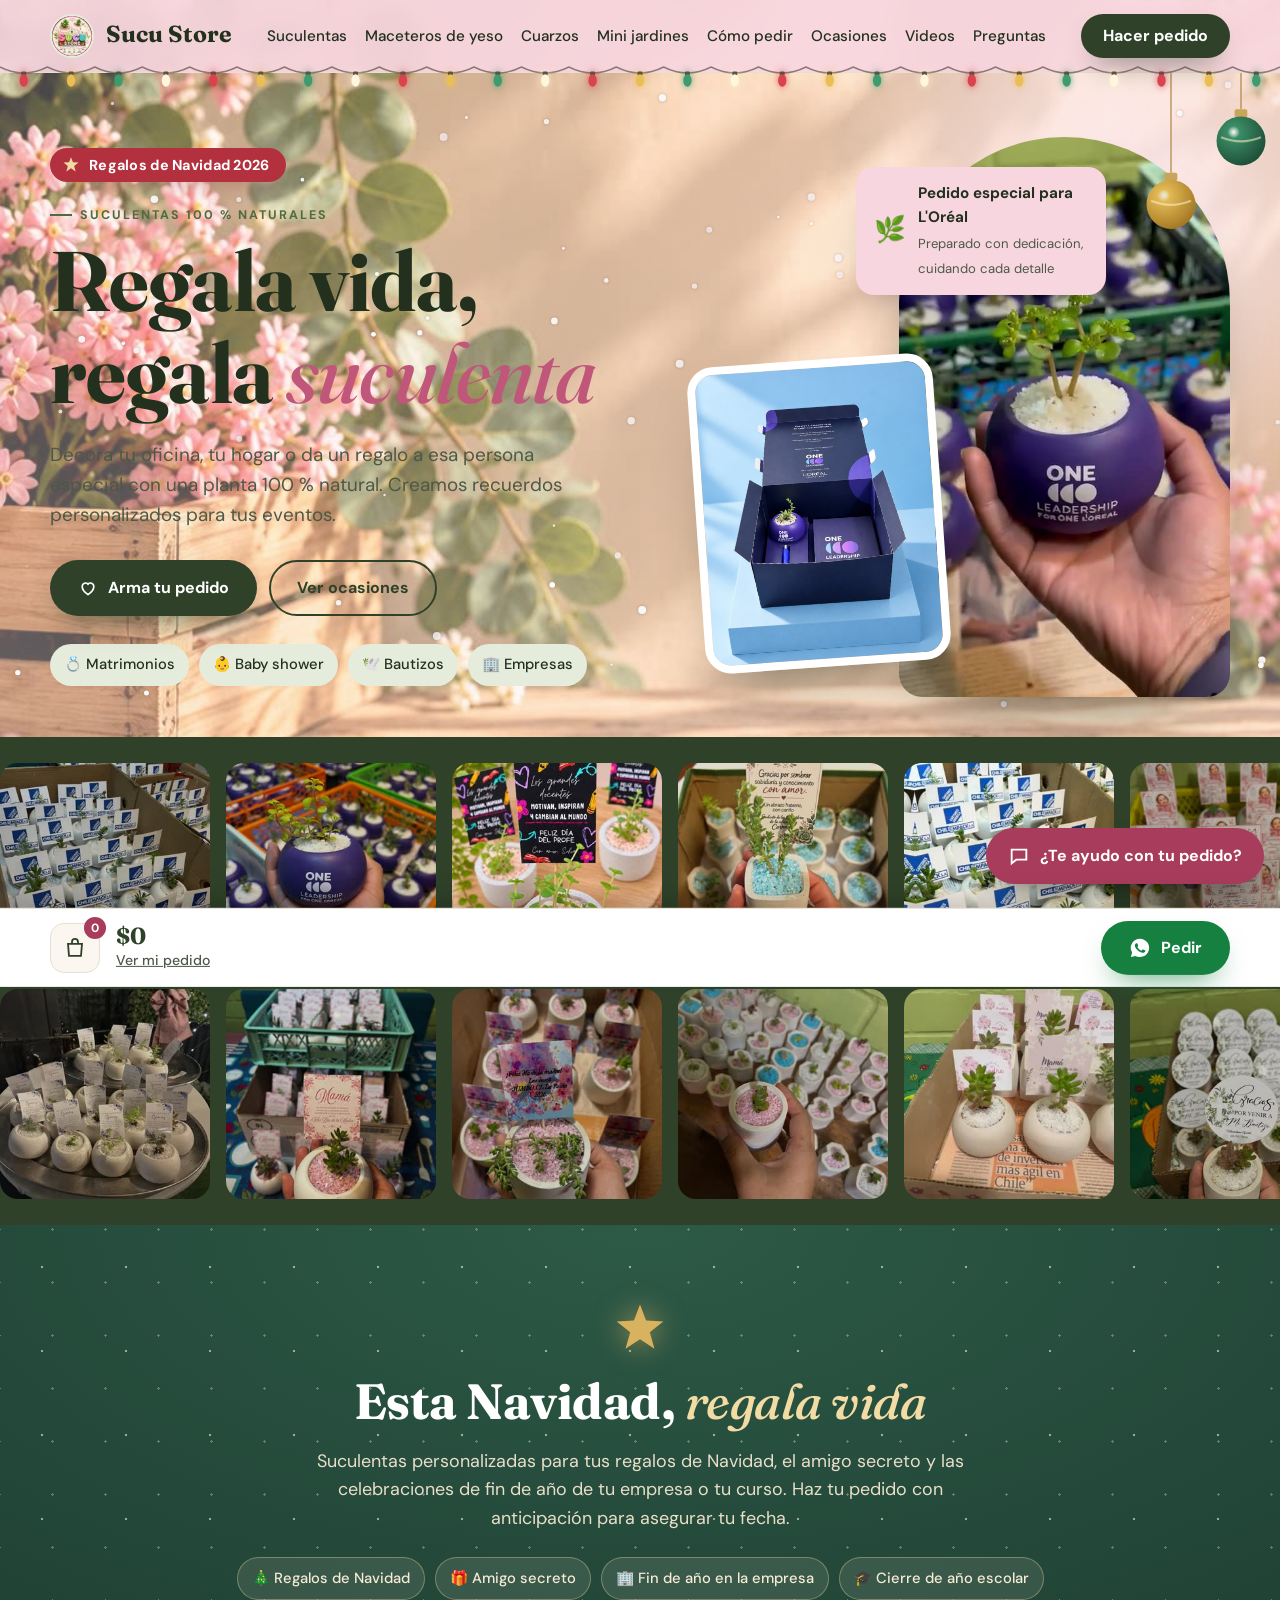
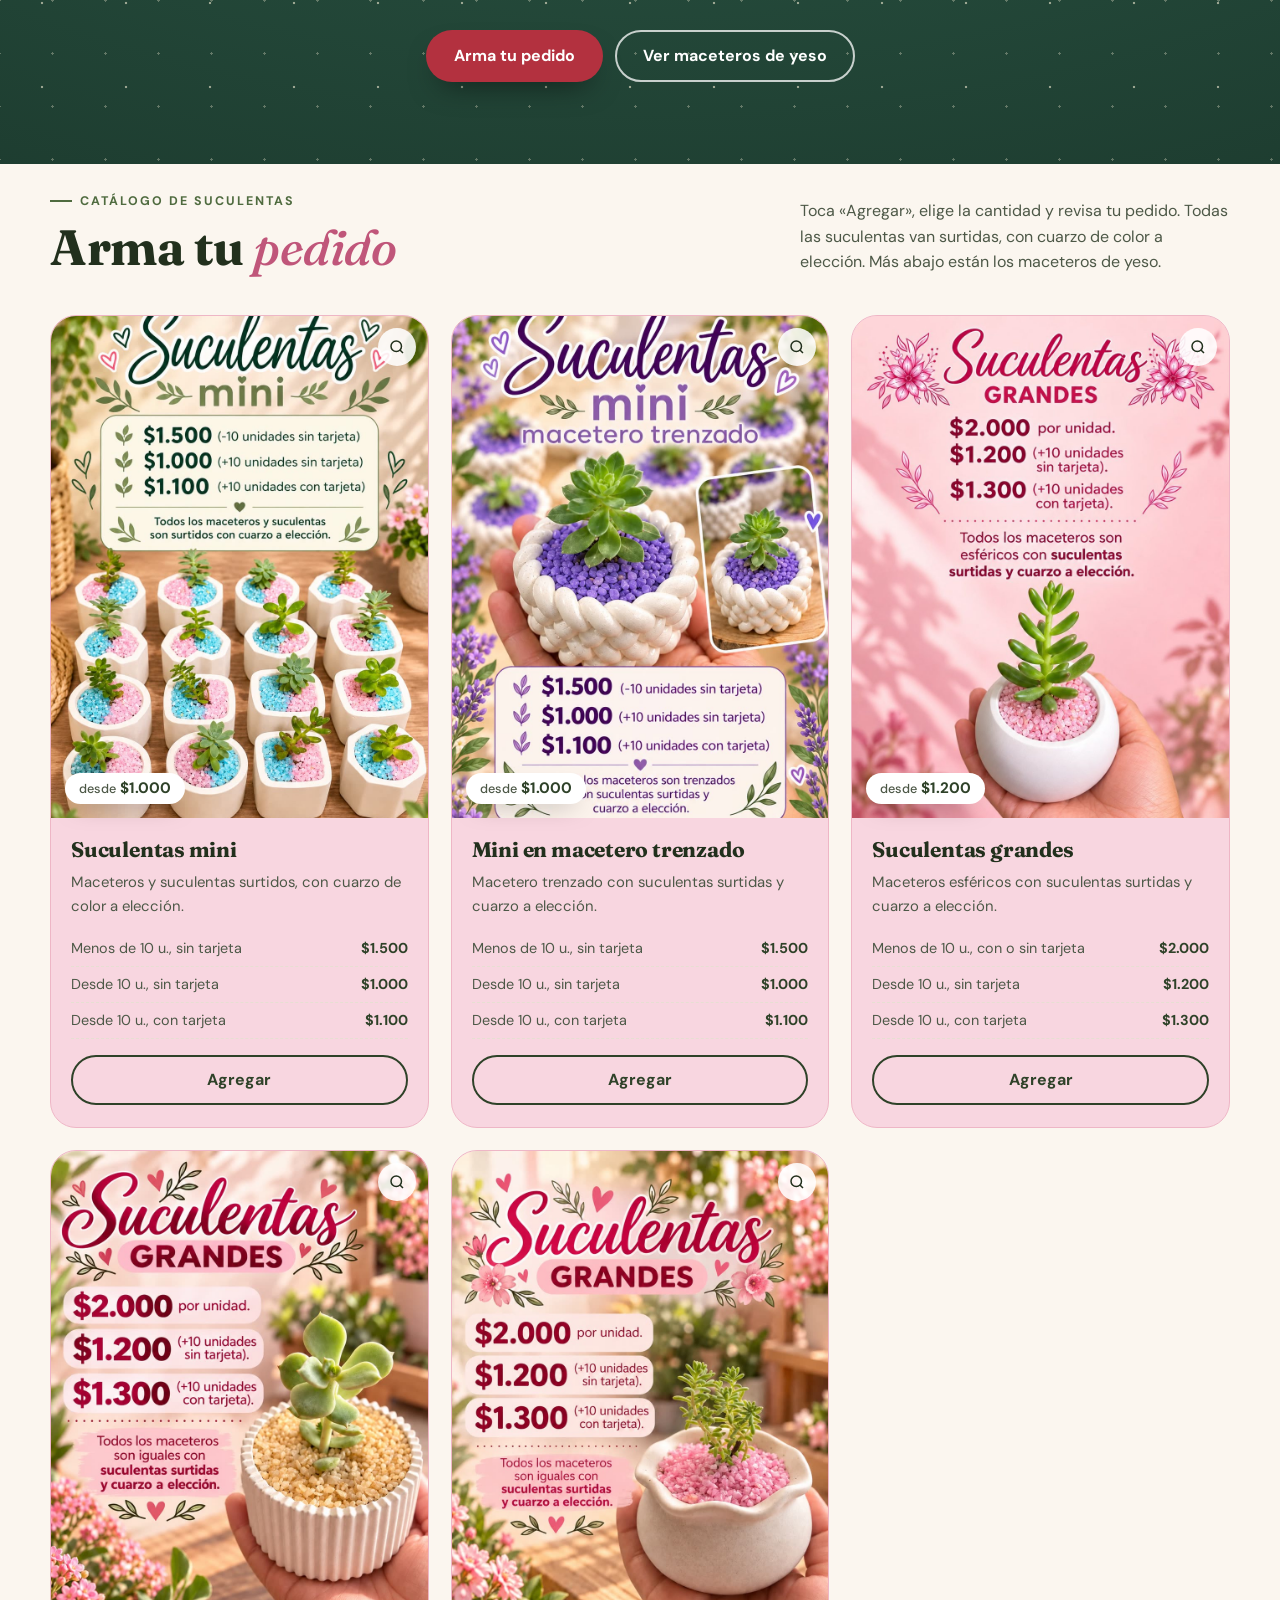
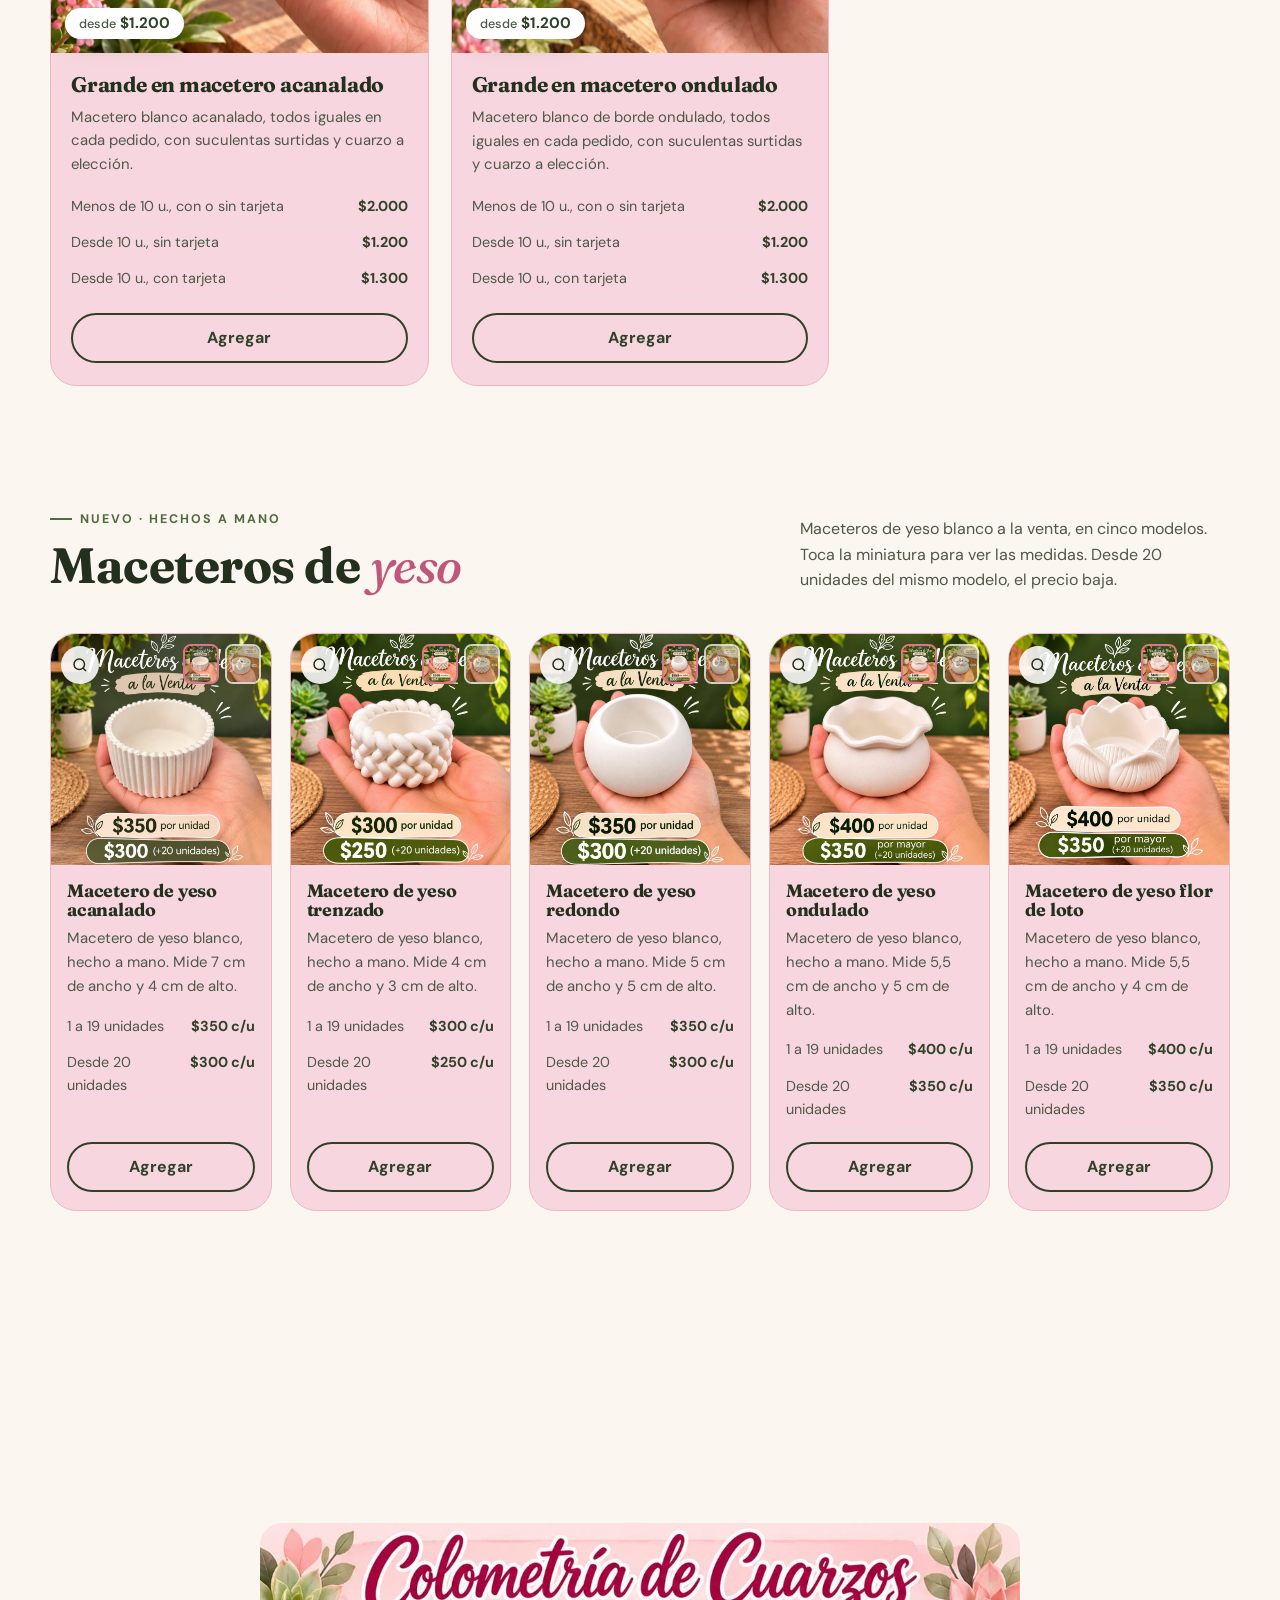
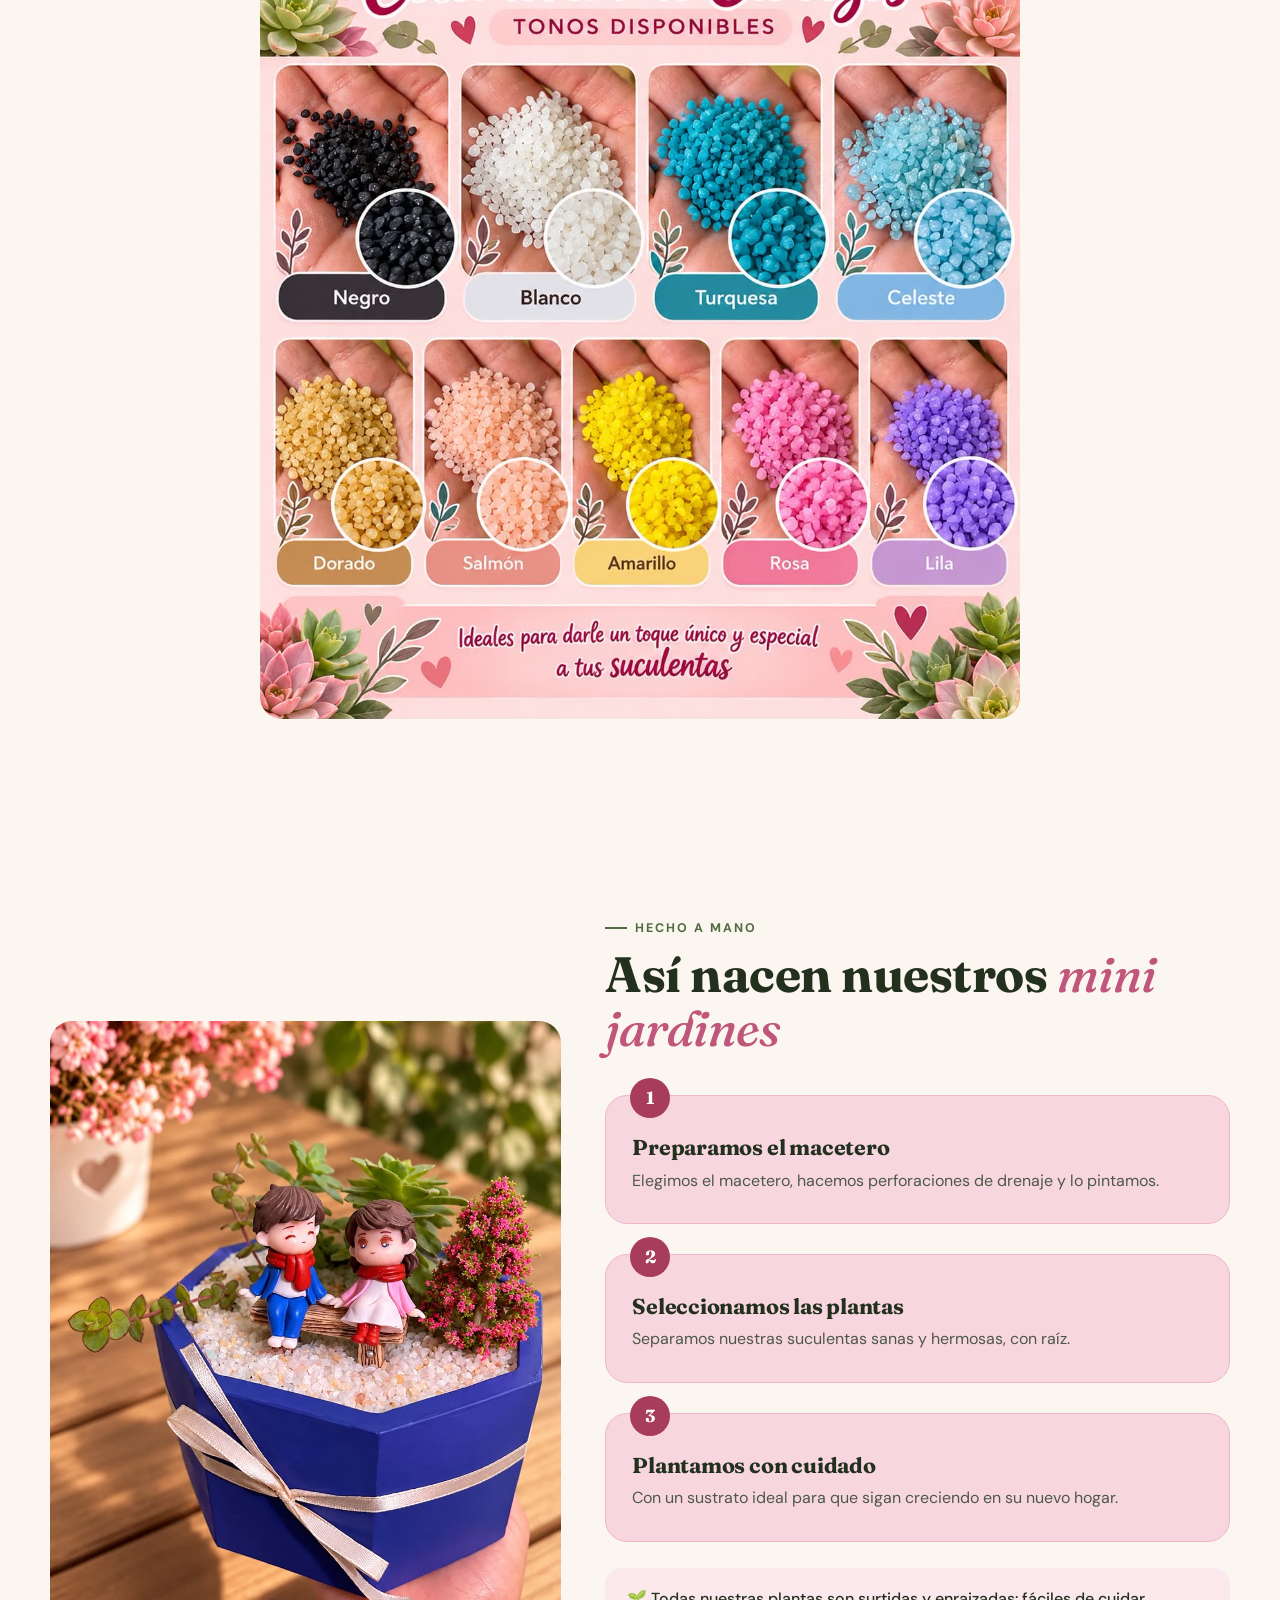
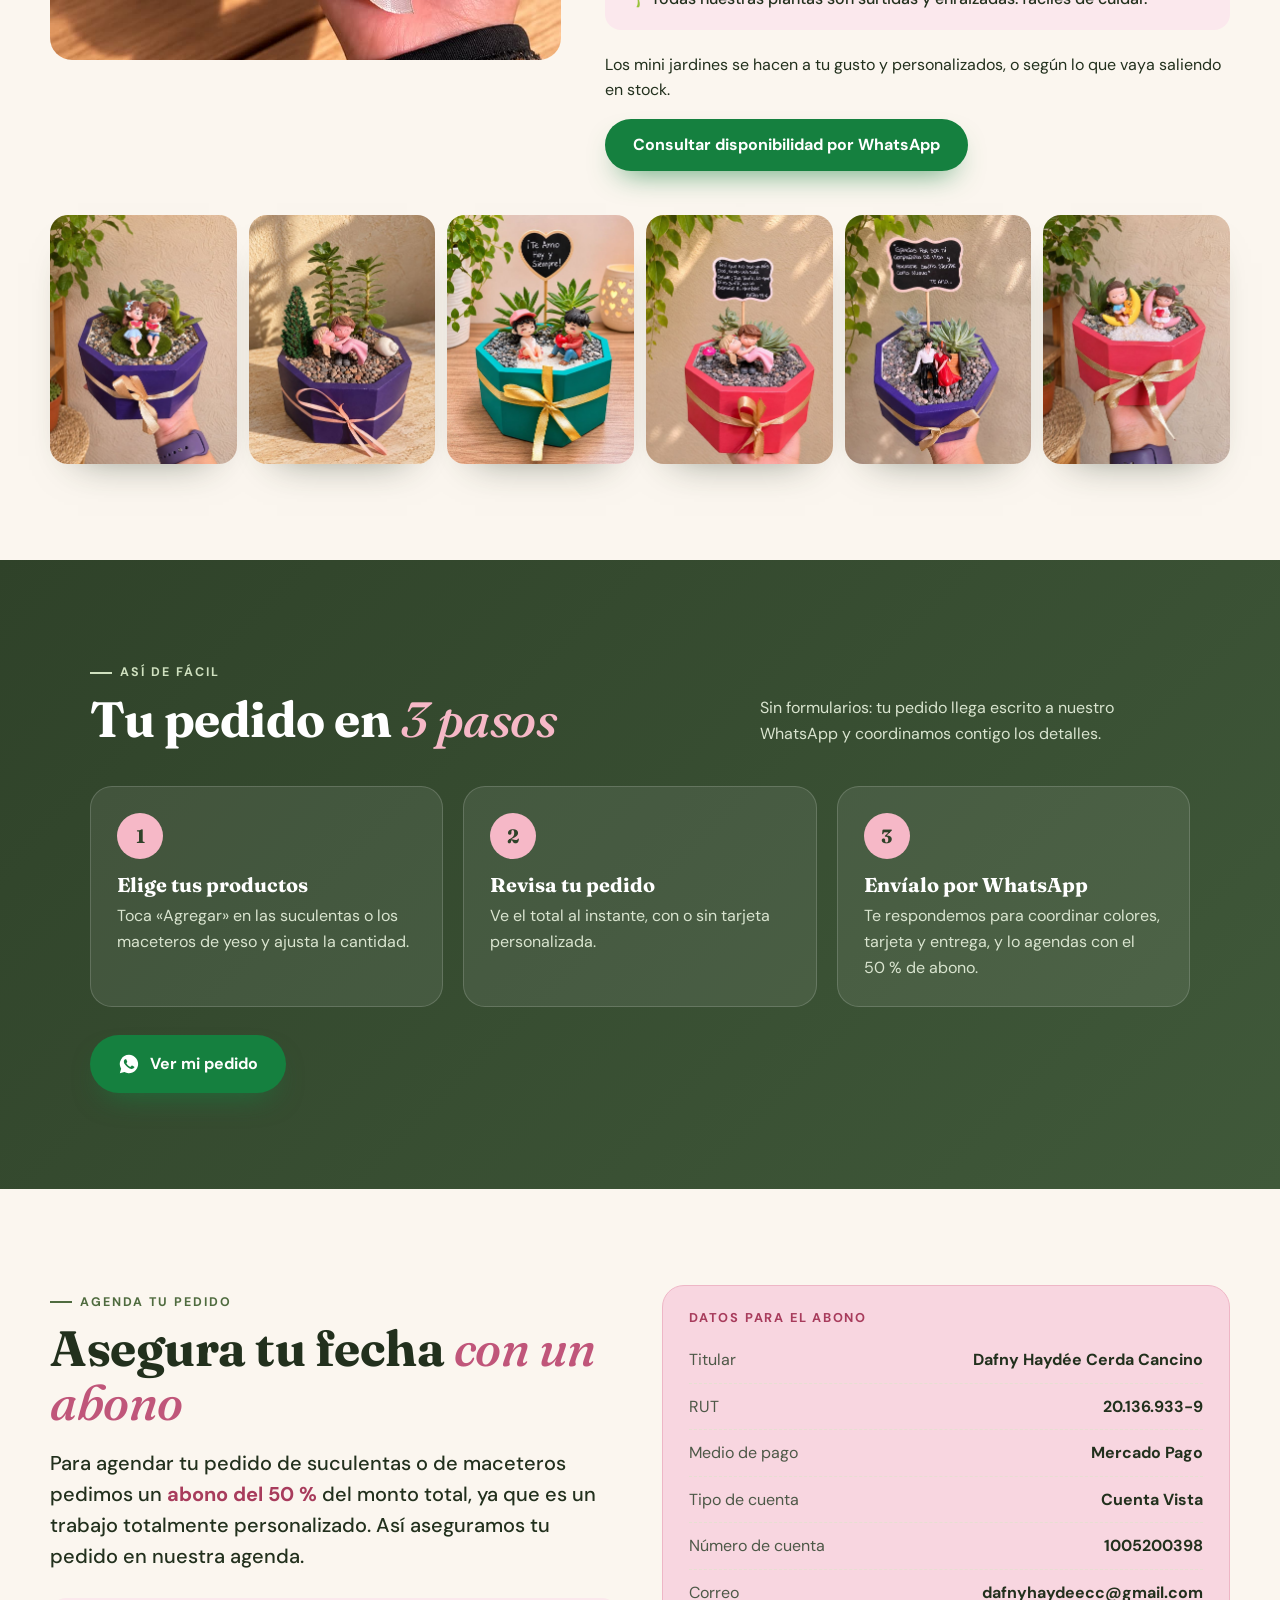
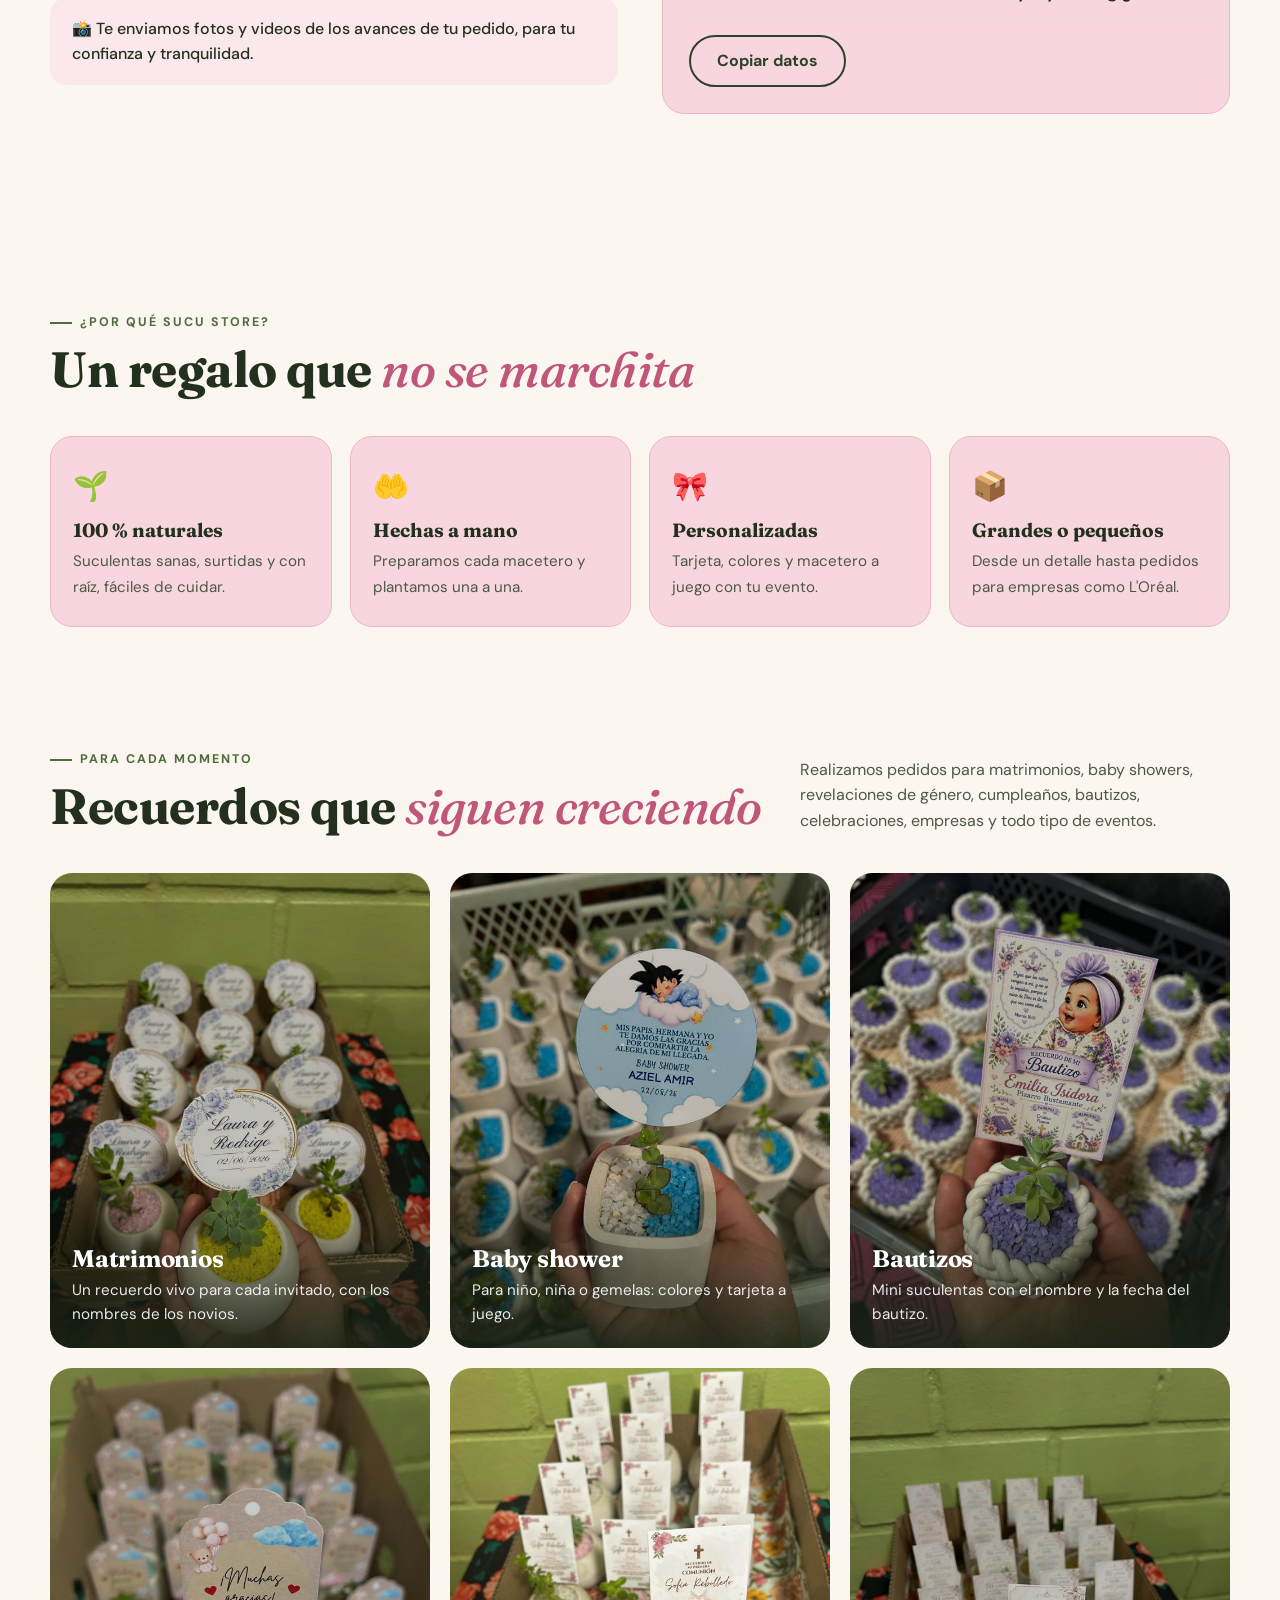
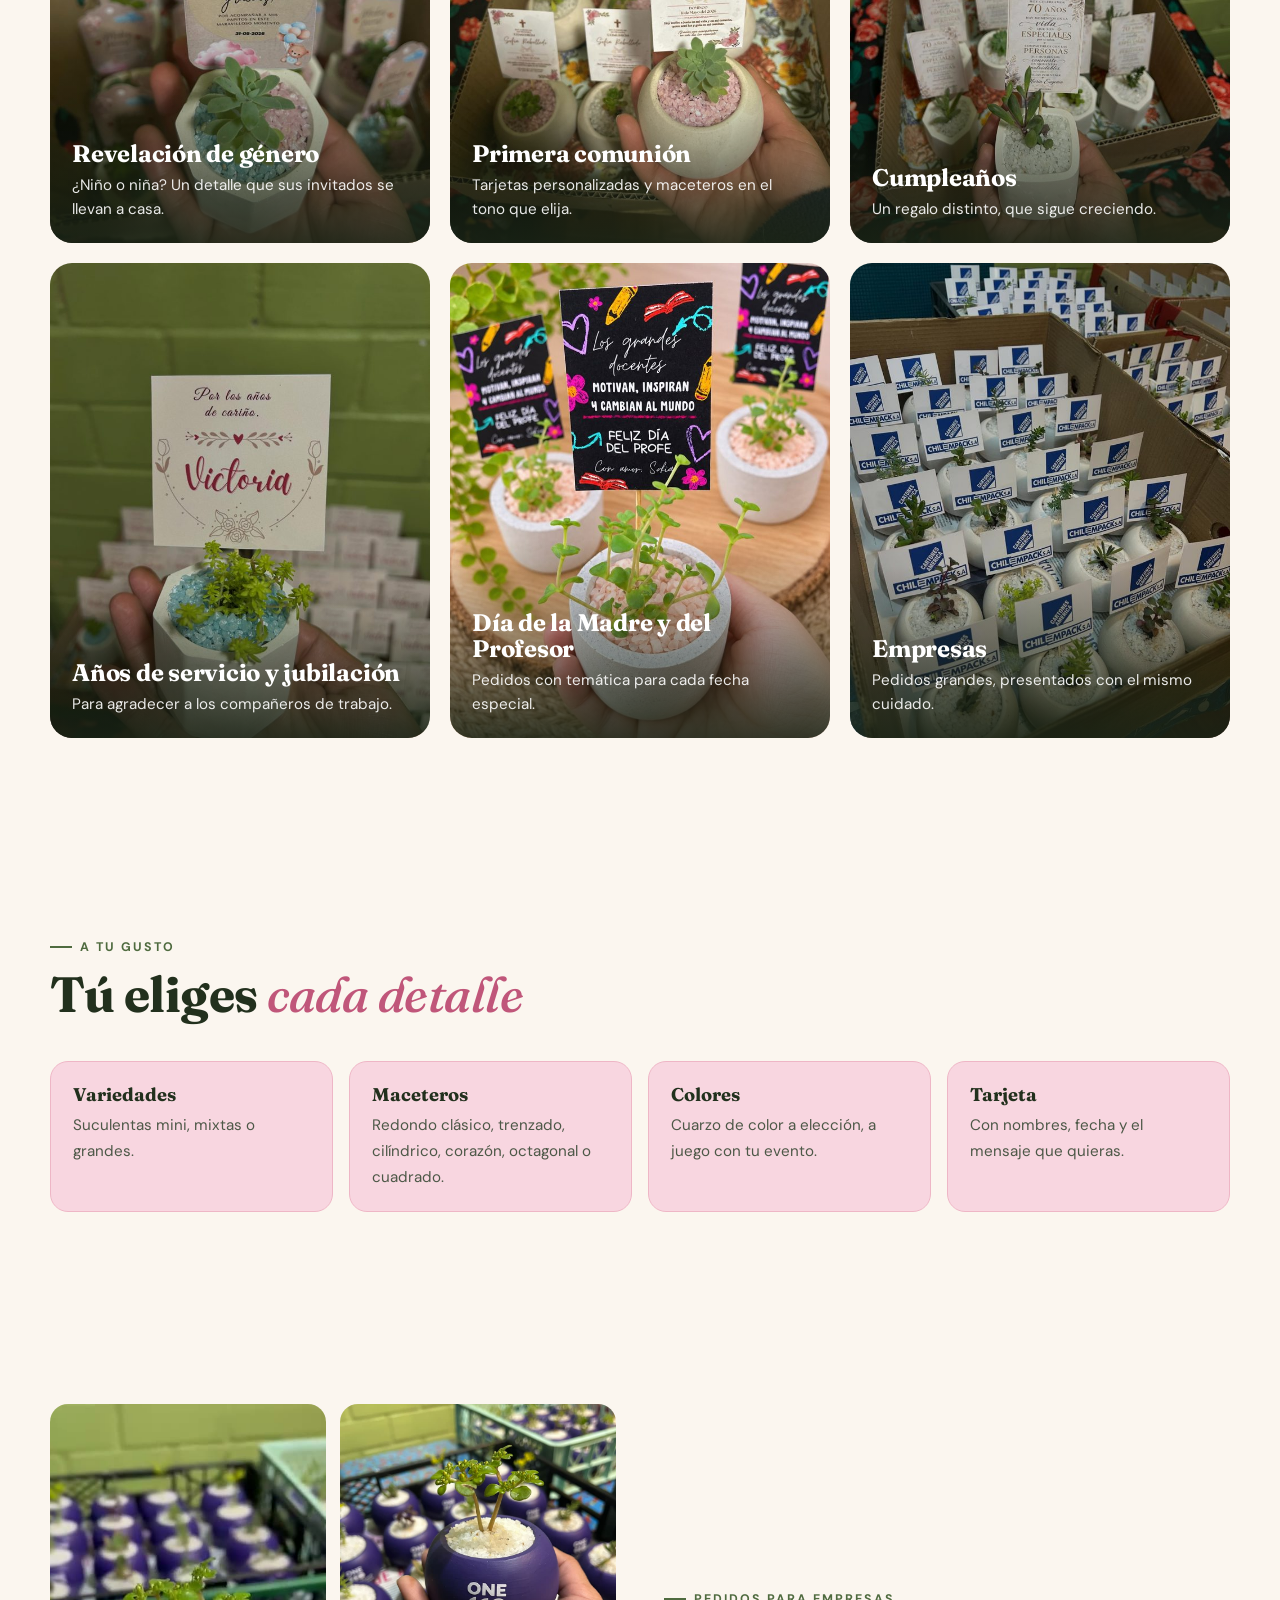
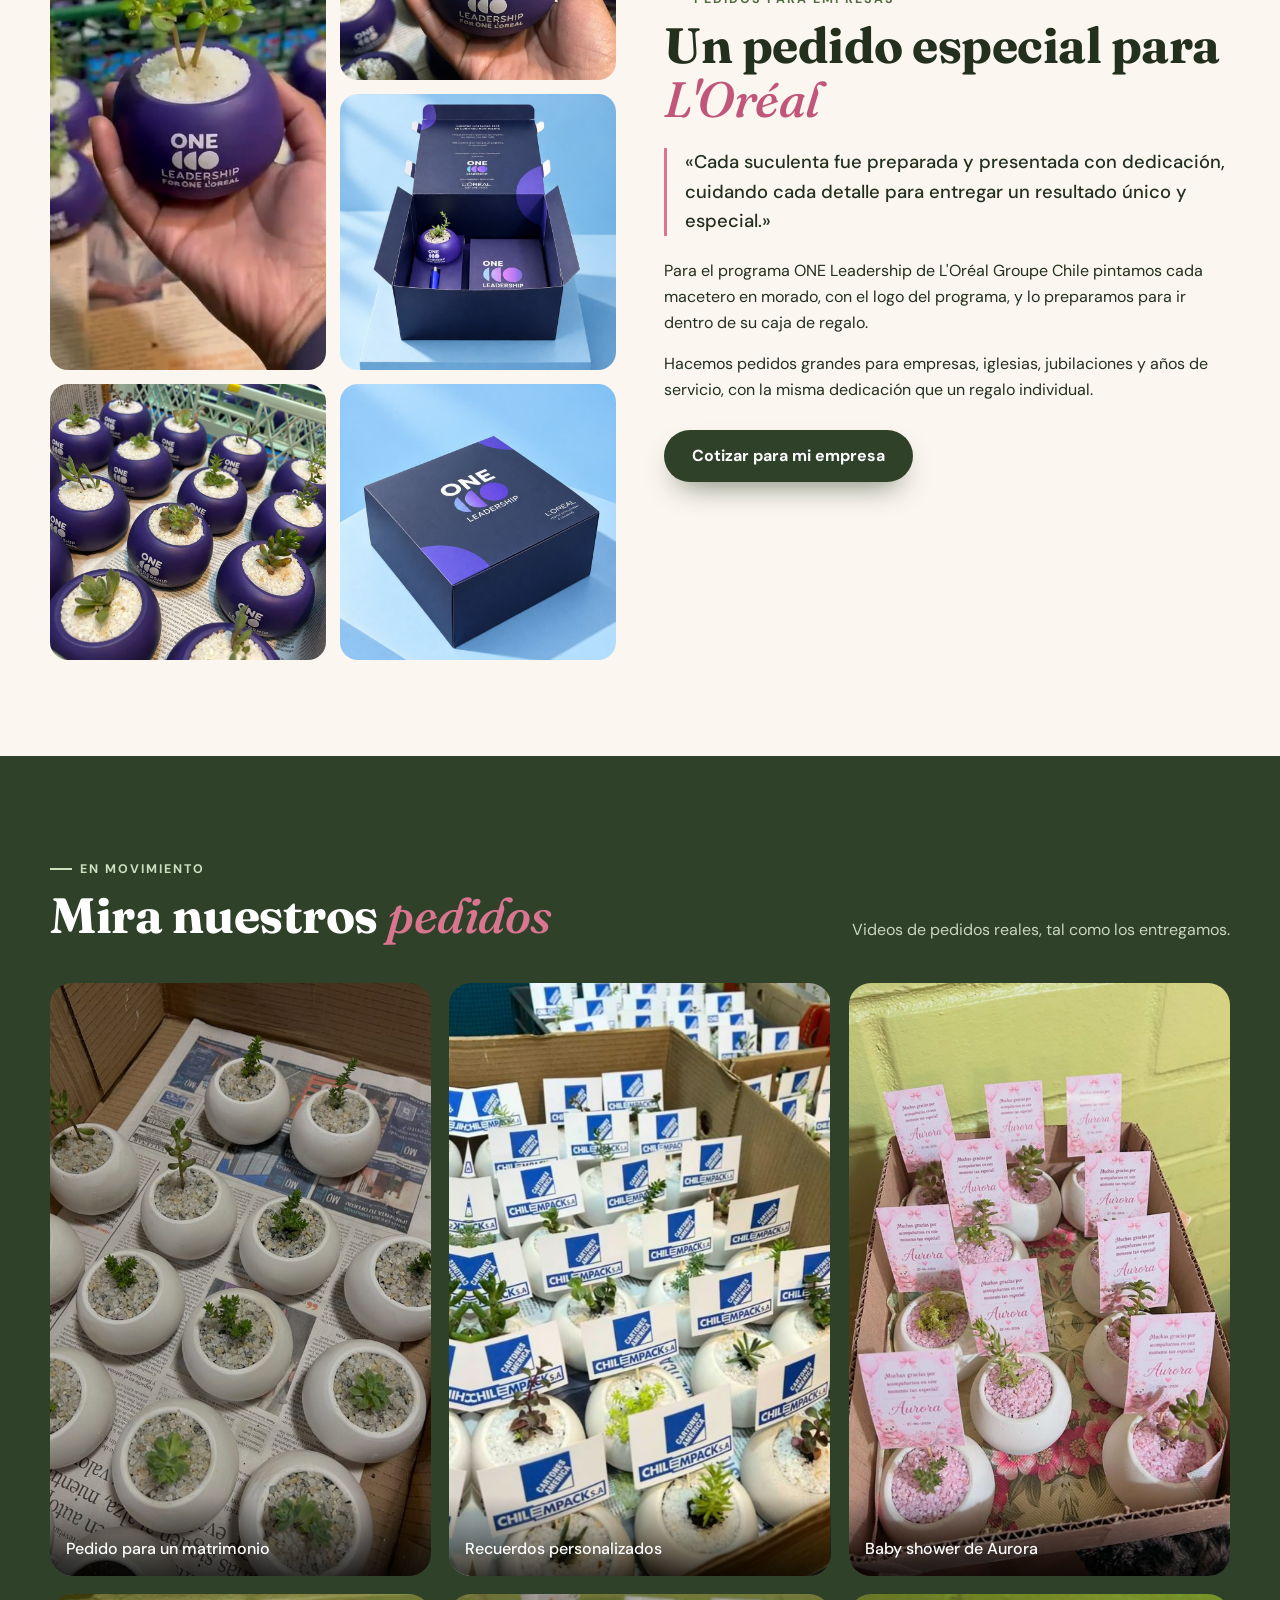
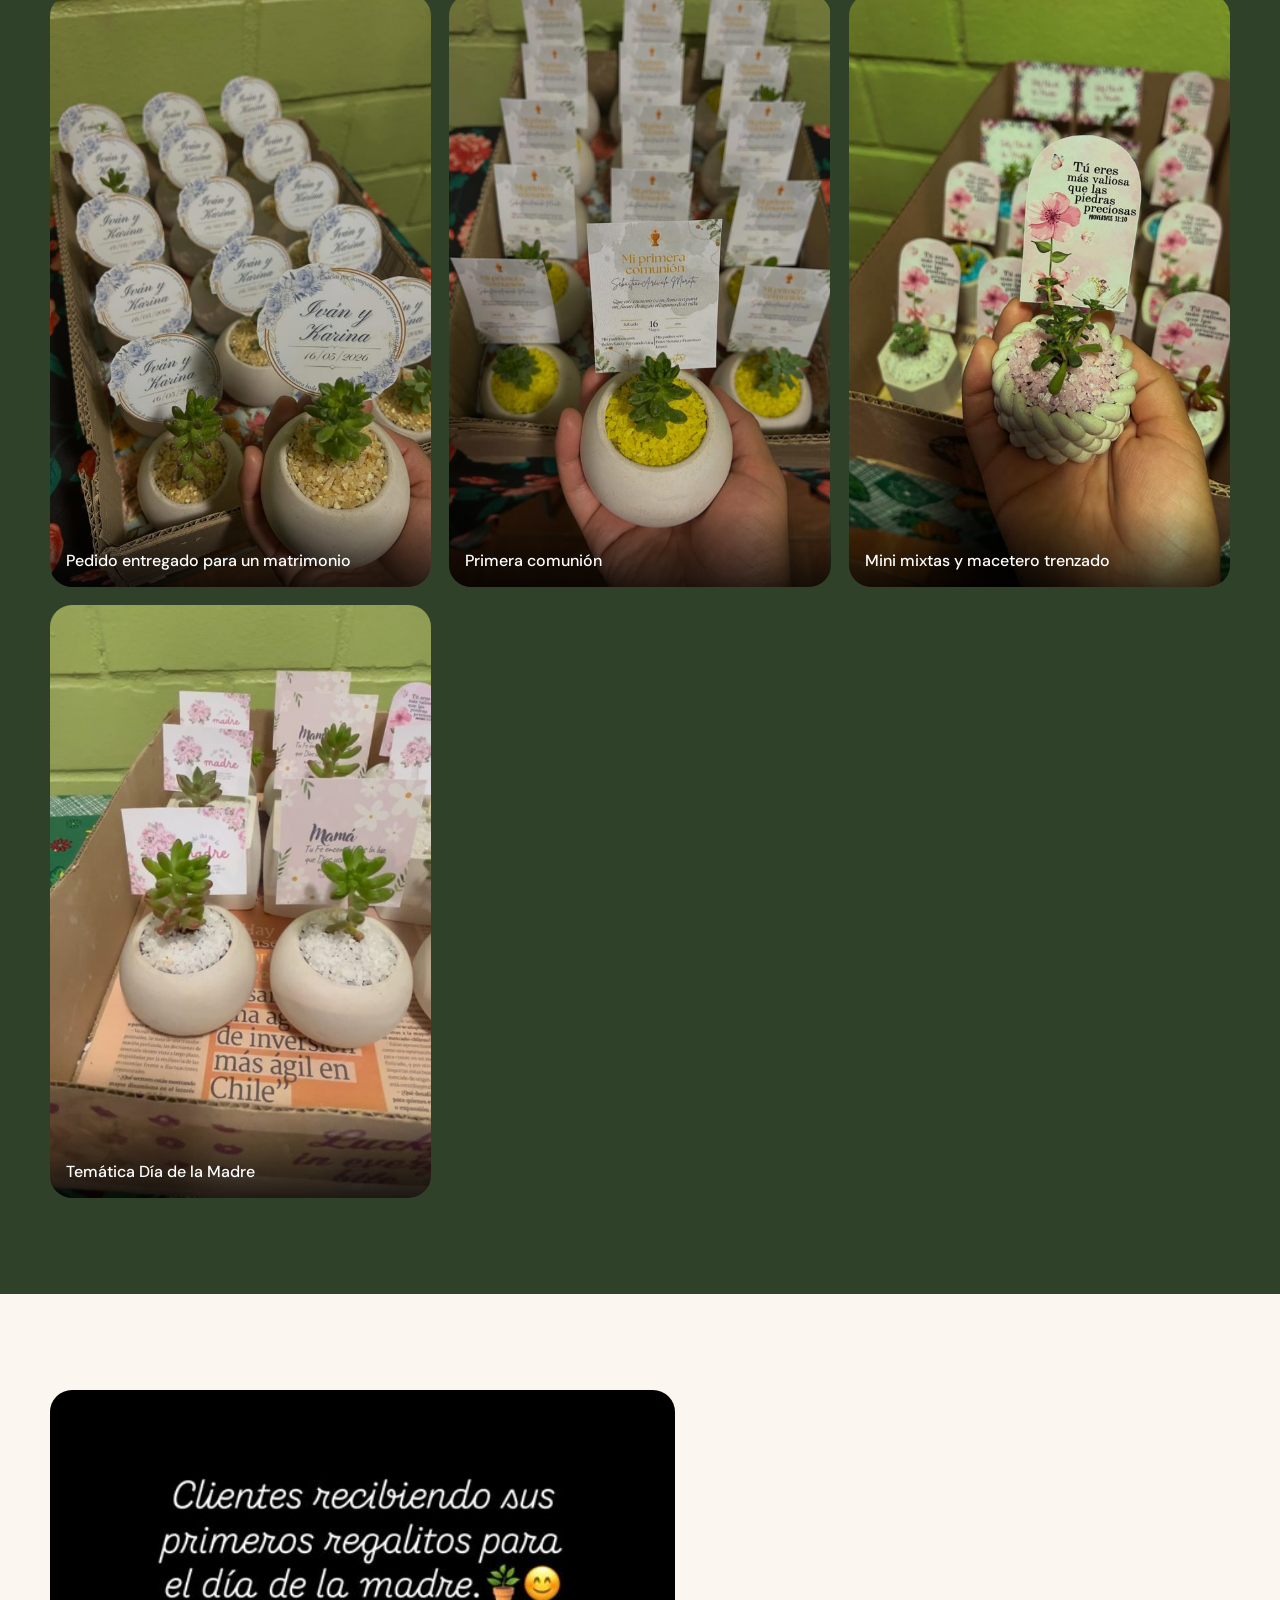
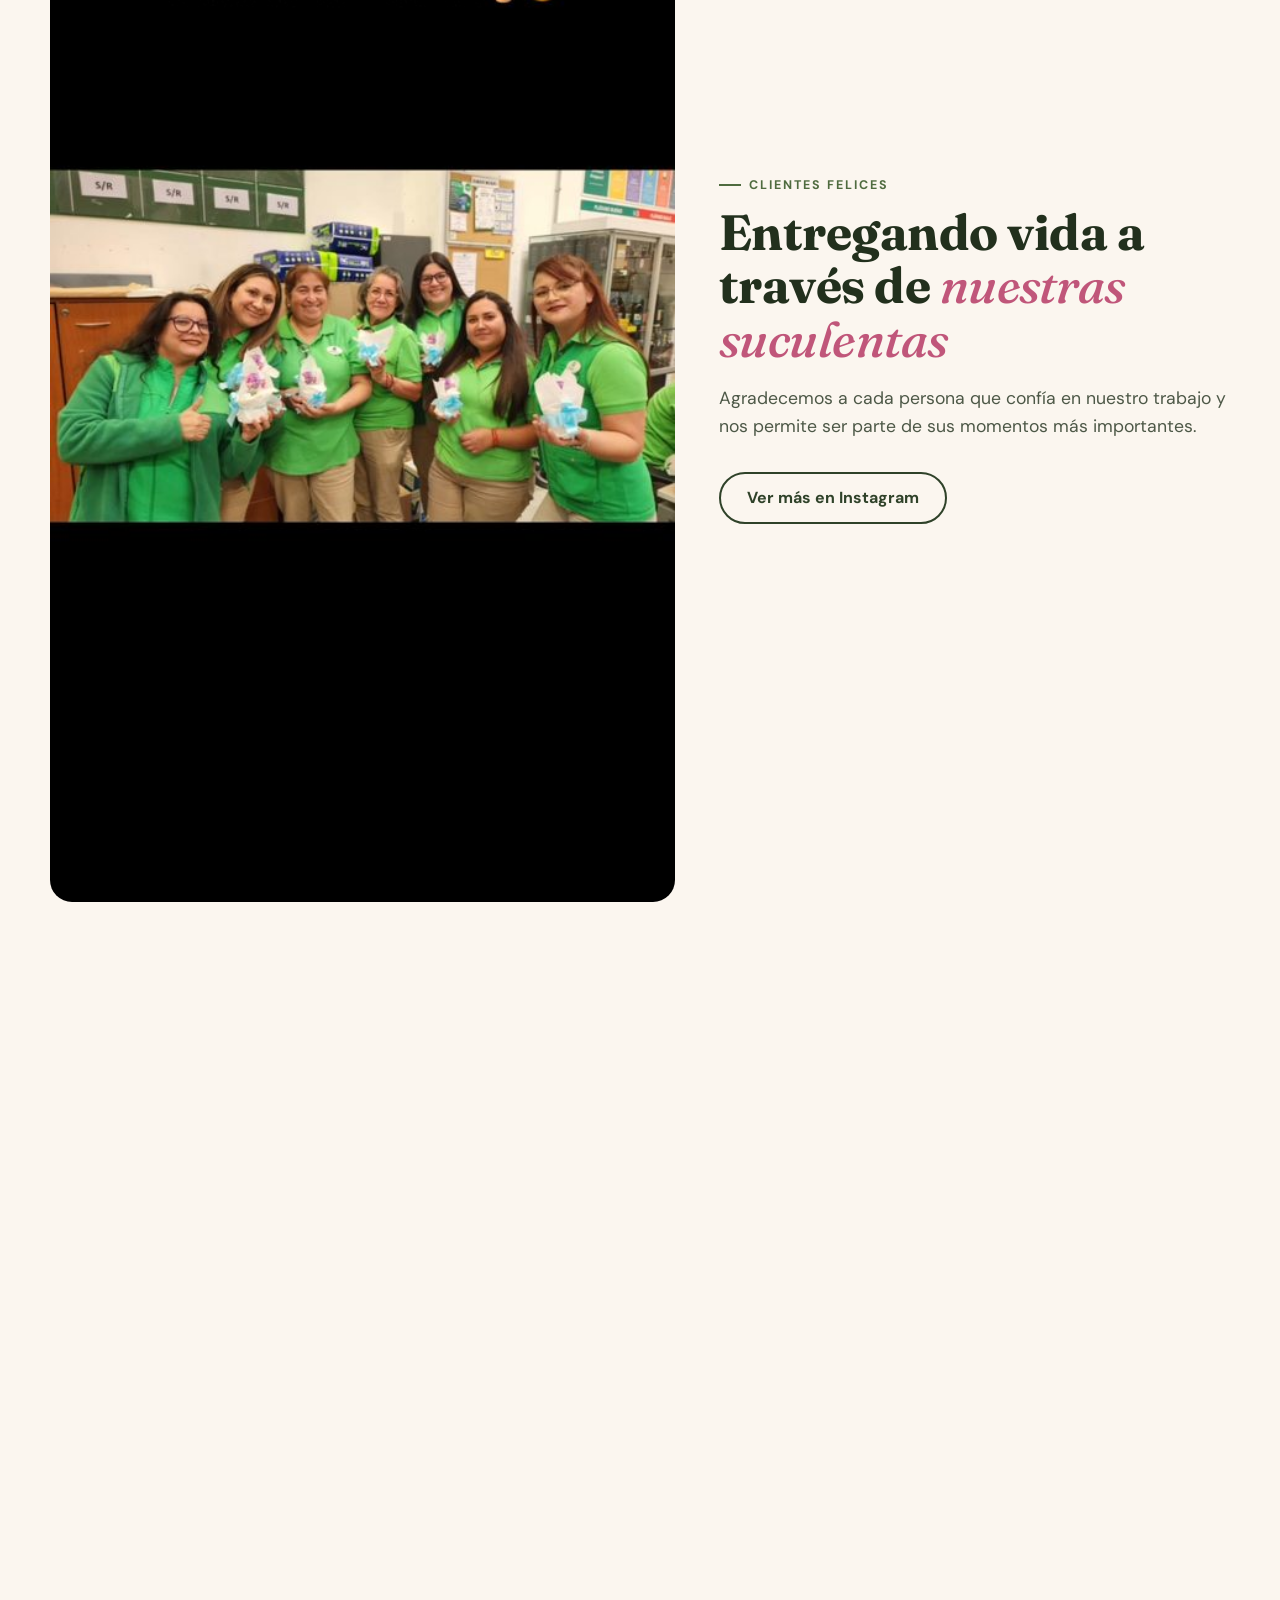
==== commit ef4f75c5: "Videos más livianos (recomprimidos) y sin descarga completa al aparecer en pantalla Co-Authored-By: " ====
--- a/index.html
+++ b/index.html
@@ -583,7 +583,7 @@
 /* animaciones al bajar y videos que se reproducen solos al verse */
 const io = new IntersectionObserver(es => es.forEach(x => { if (x.isIntersecting) { x.target.classList.add('si'); io.unobserve(x.target); } }), {threshold: .12});
 document.querySelectorAll('.aparece').forEach(el => io.observe(el));
-const vio = new IntersectionObserver(es => es.forEach(x => { const vd = x.target; if (x.isIntersecting) { vd.preload = 'auto'; vd.play().catch(()=>{}); } else vd.pause(); }), {threshold: .4});
+const vio = new IntersectionObserver(es => es.forEach(x => { const vd = x.target; if (x.isIntersecting) { vd.play().catch(()=>{}); } else vd.pause(); }), {threshold: .4});
 document.querySelectorAll('.vid video, .emp-fotos video').forEach(vd => vio.observe(vd));
 </script>
 <script id="mm-sc">
